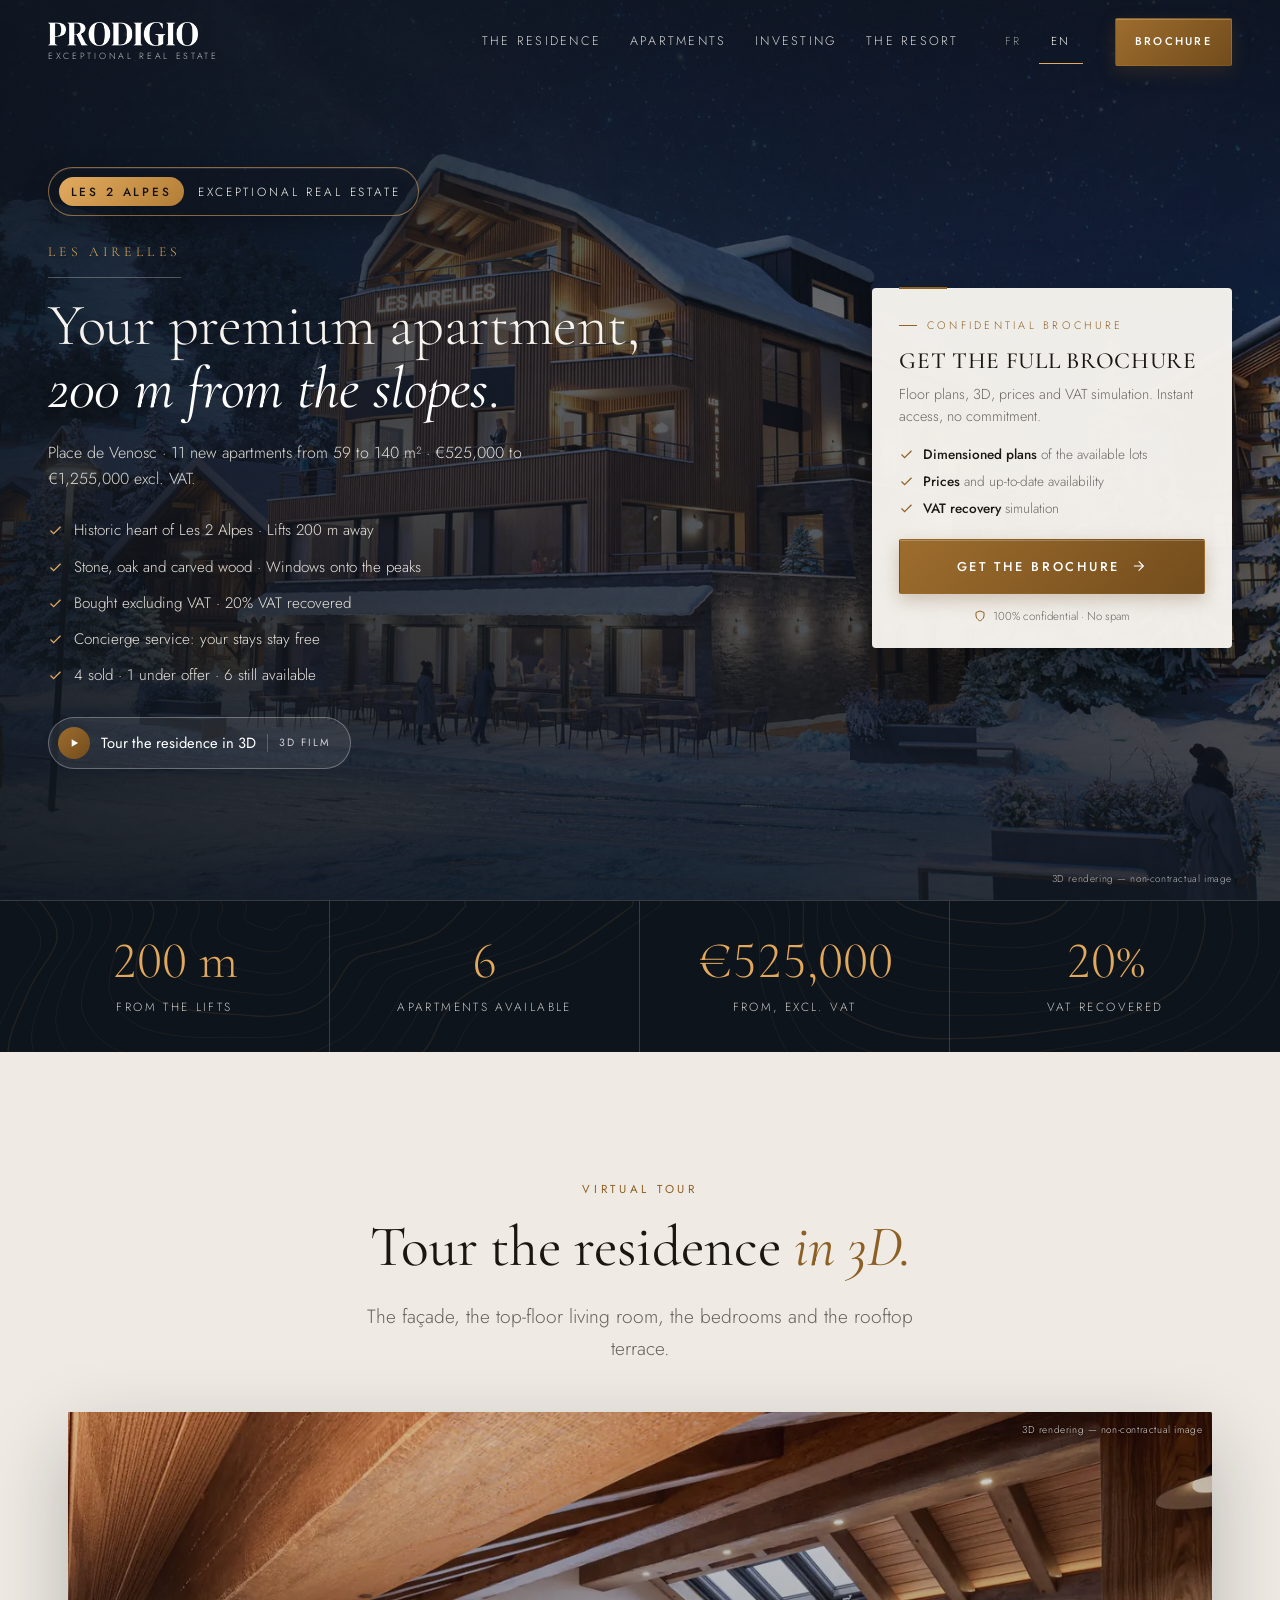
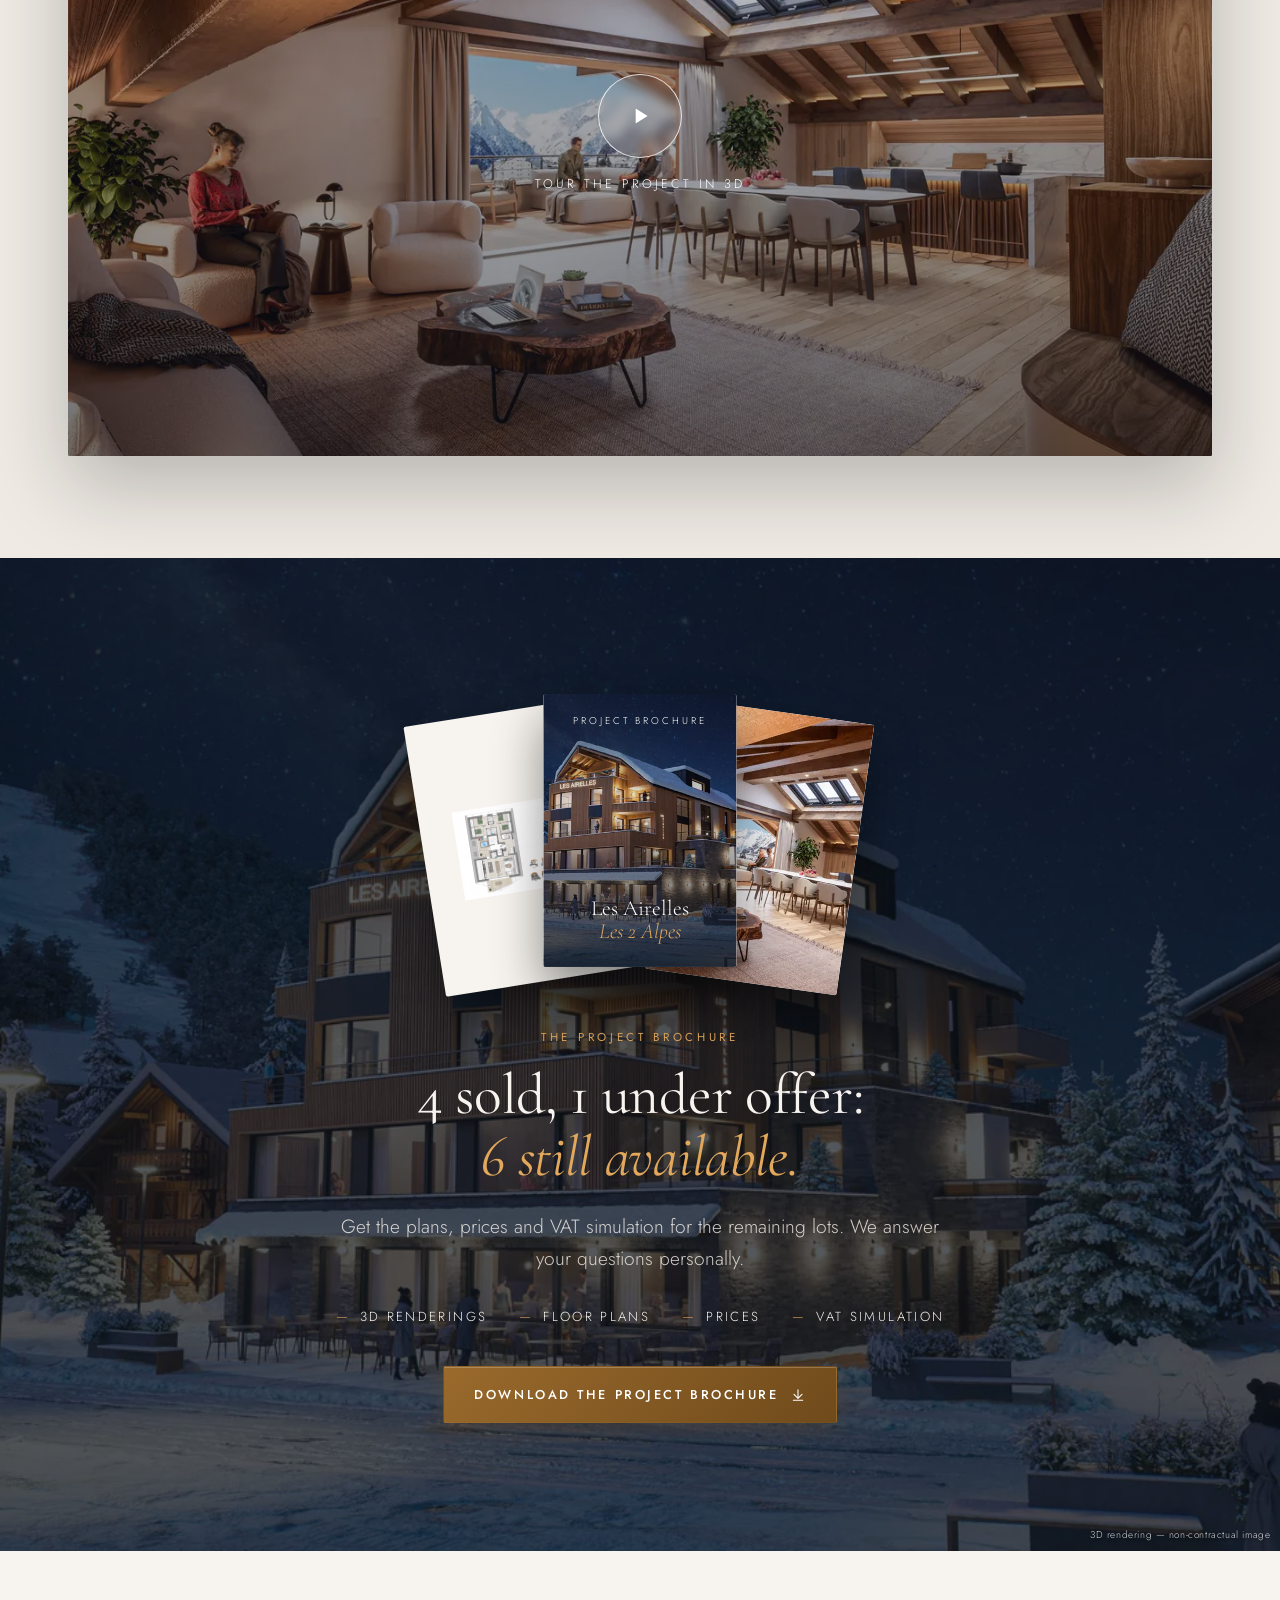
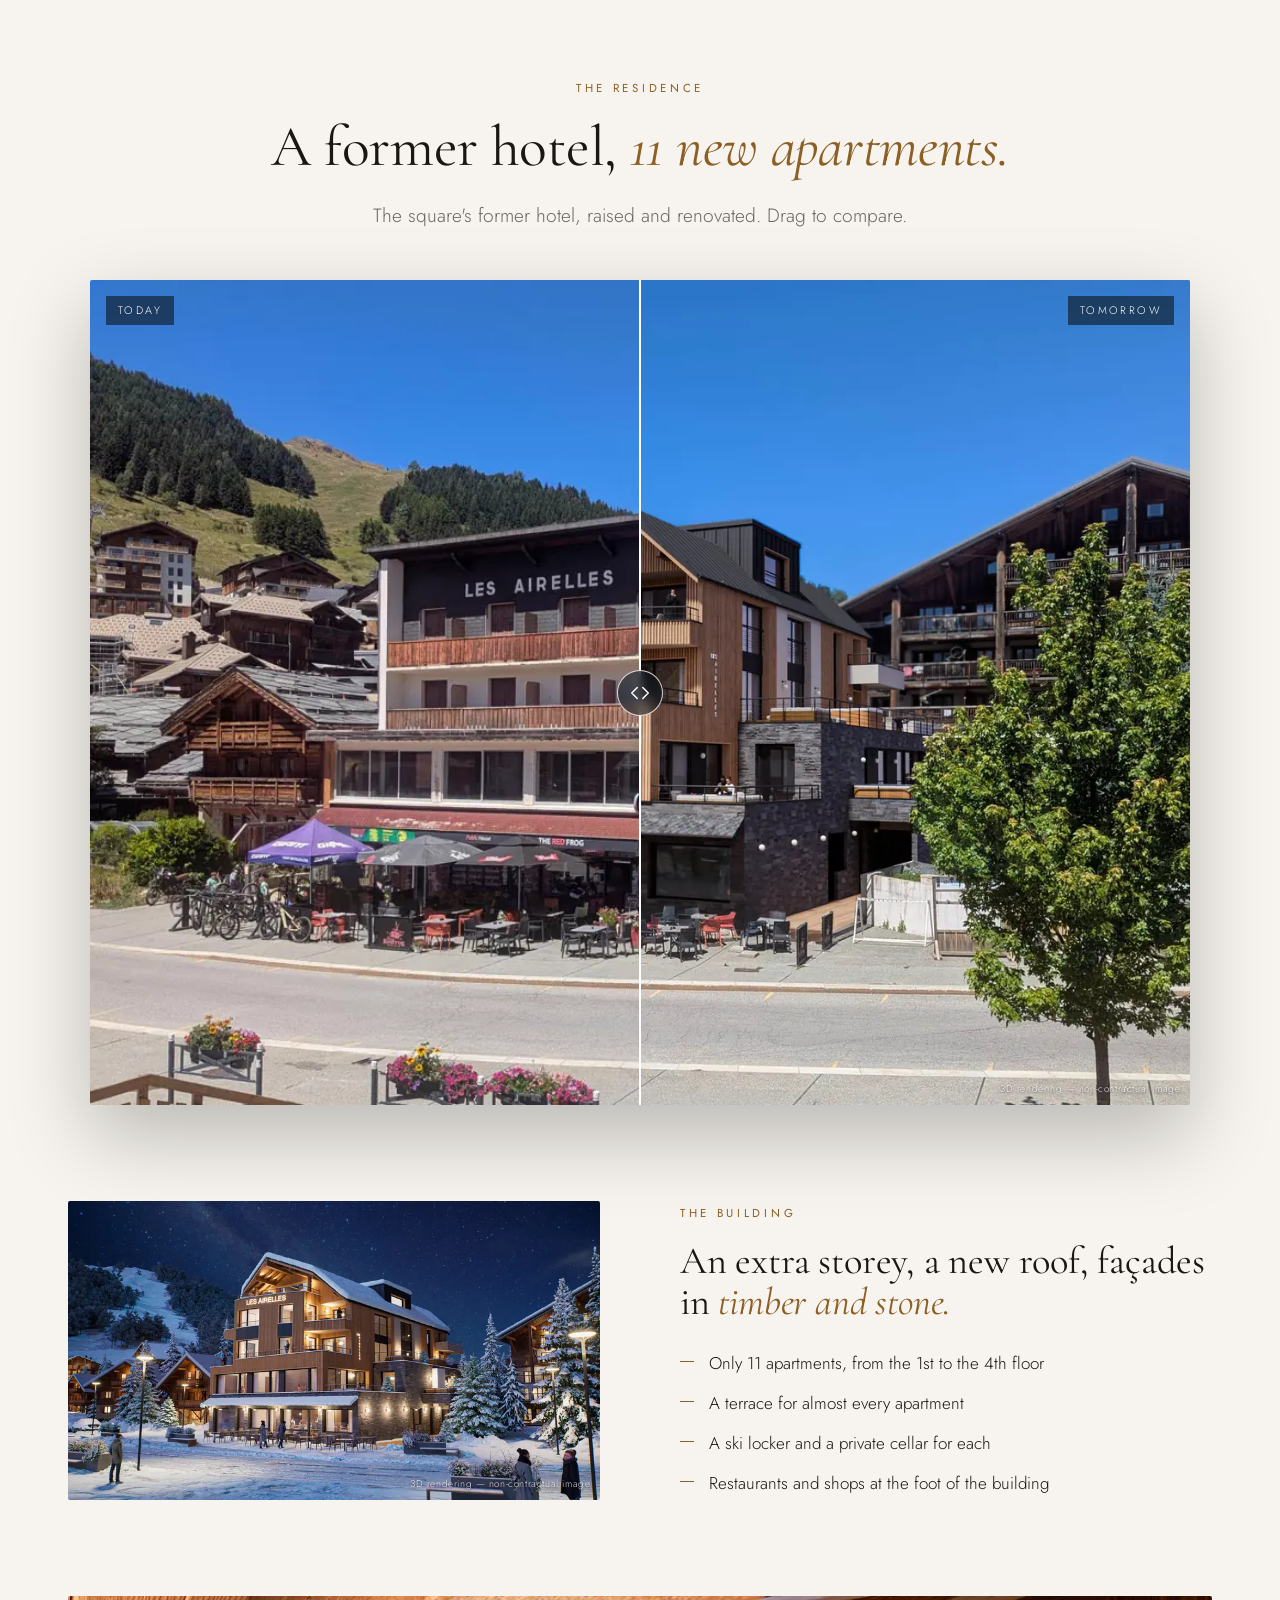
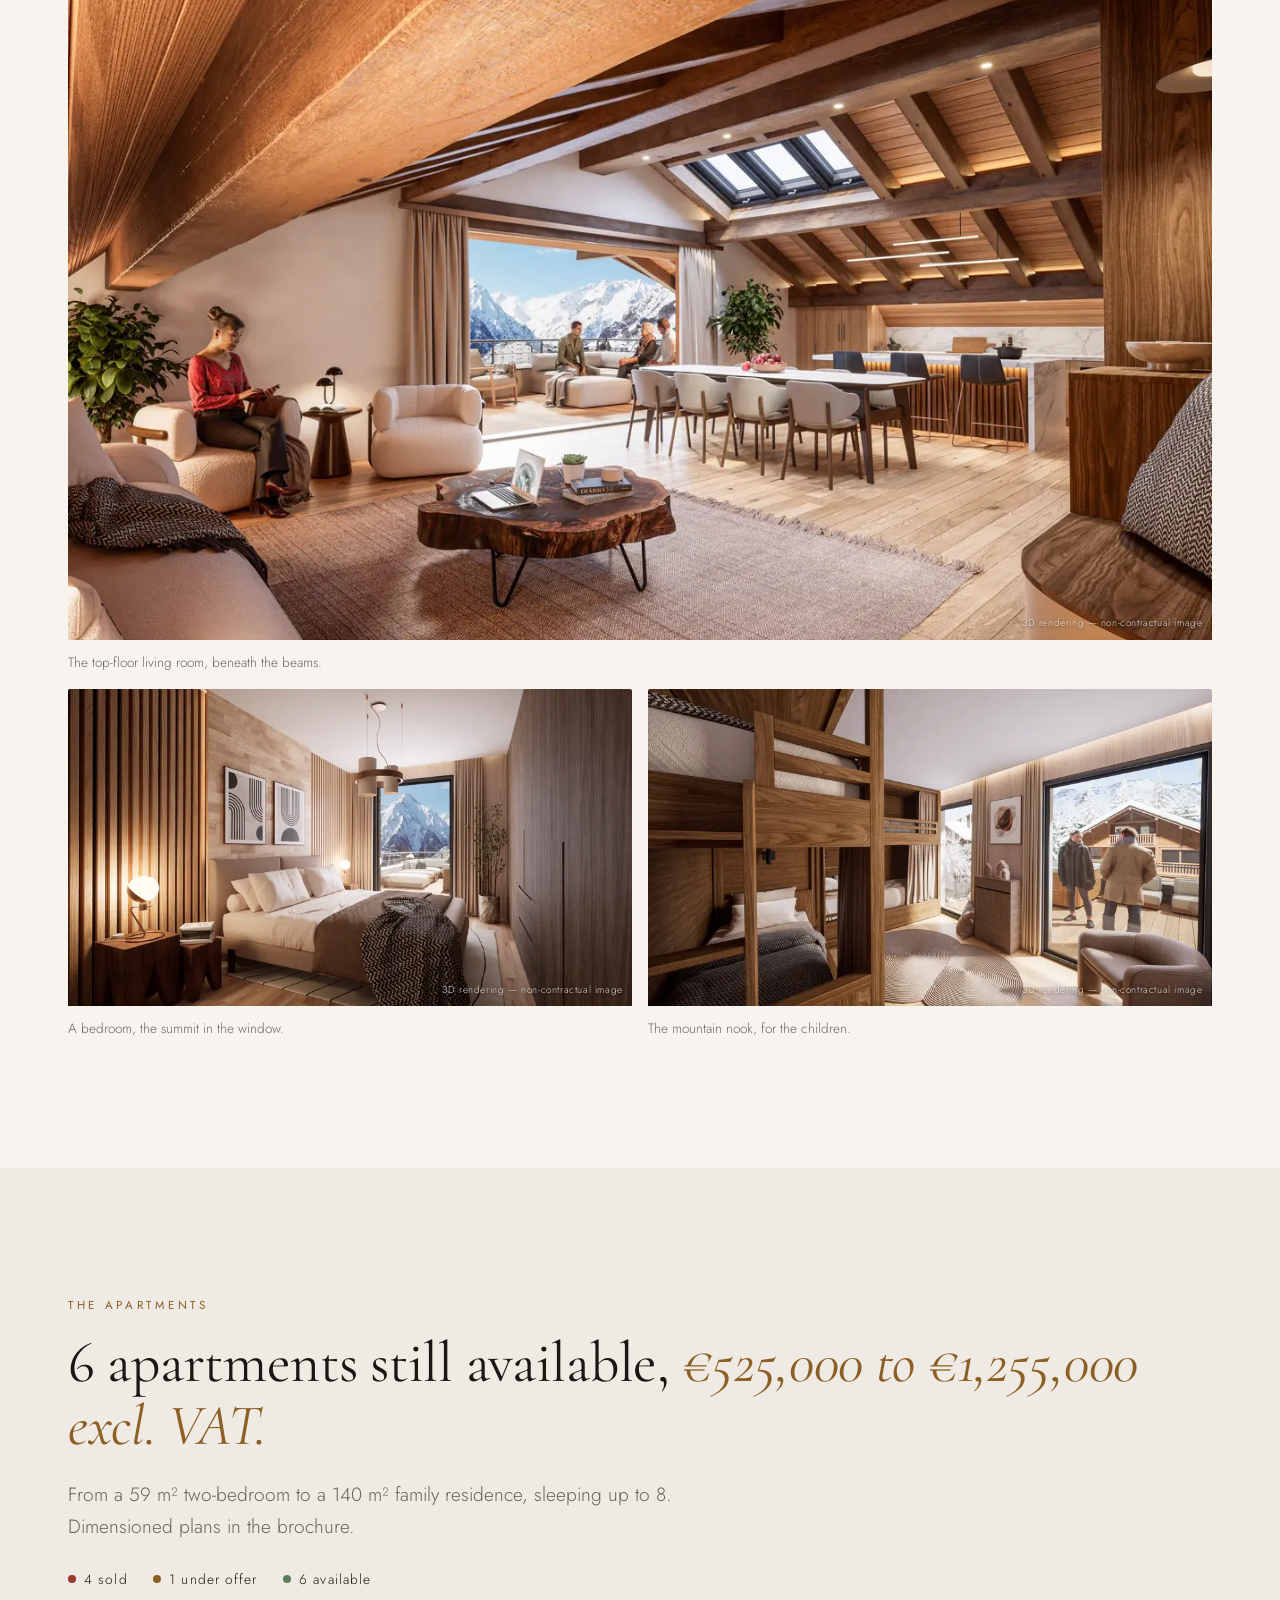
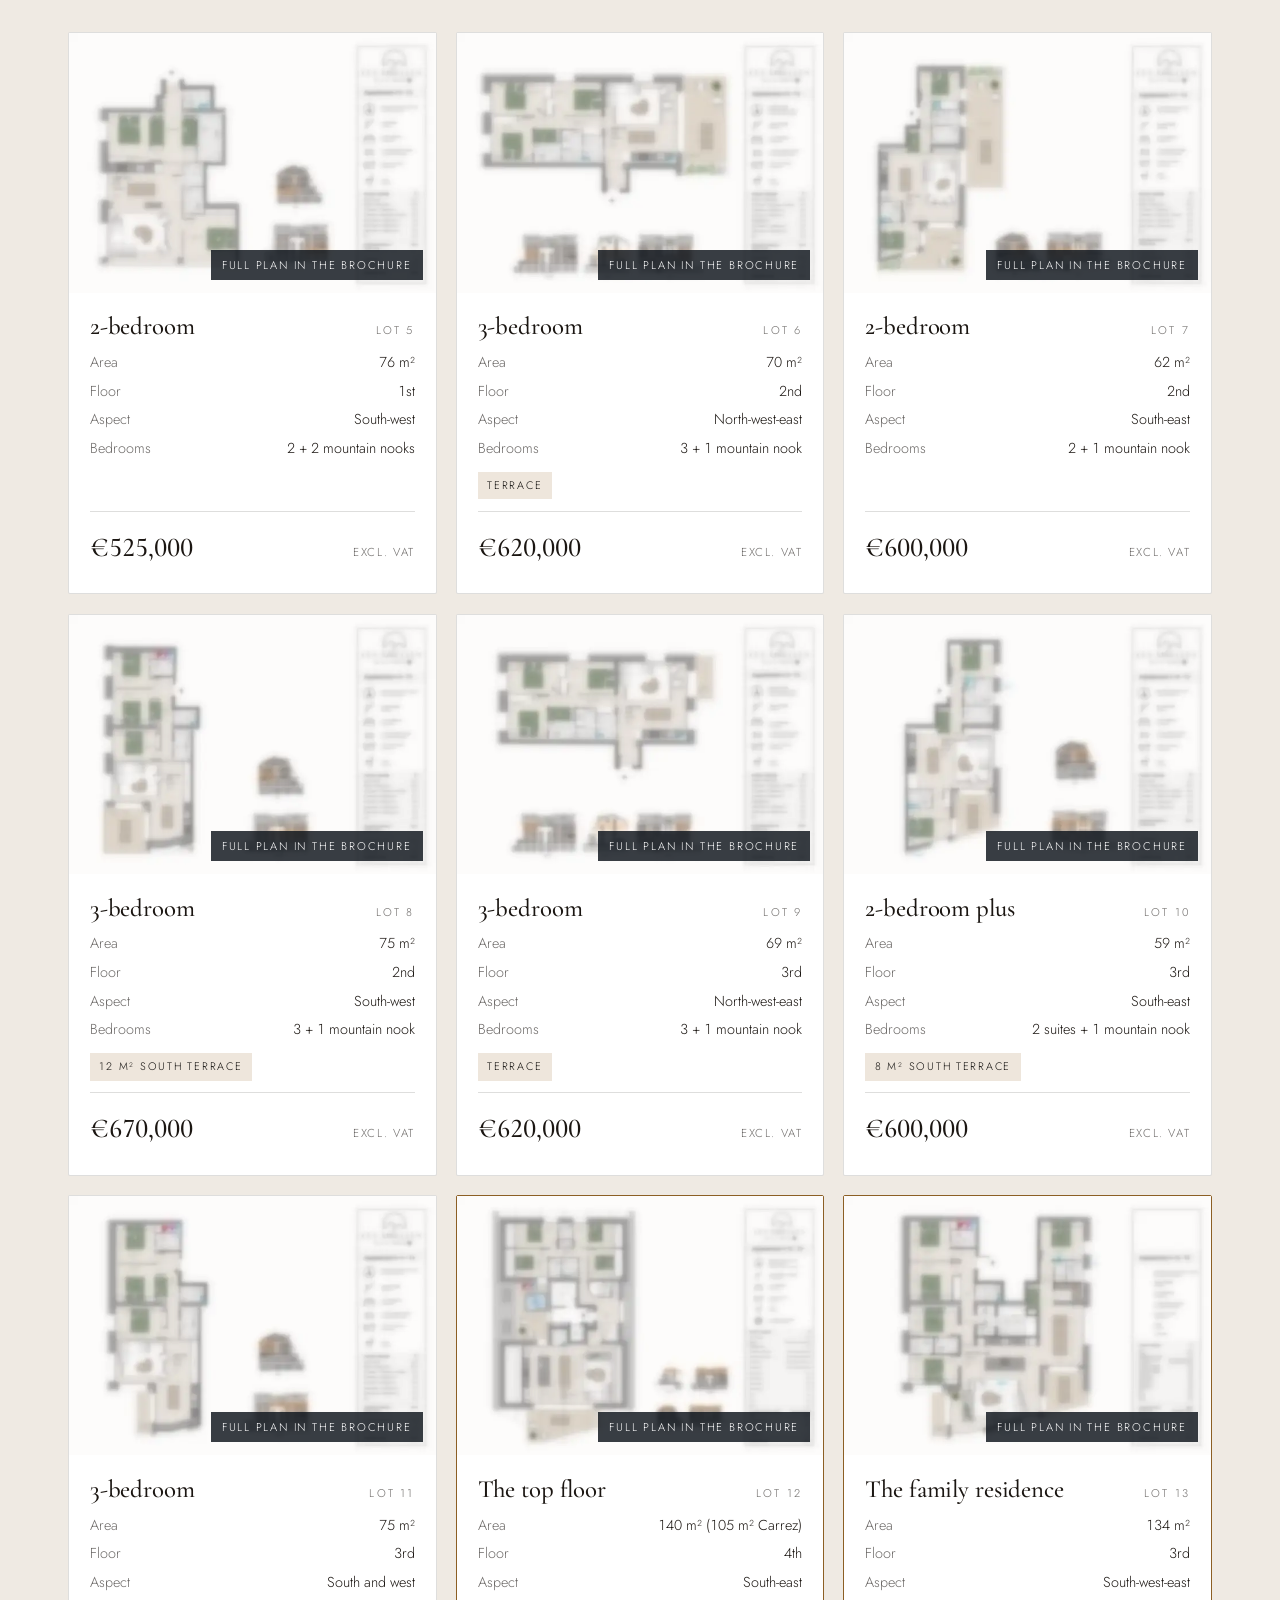
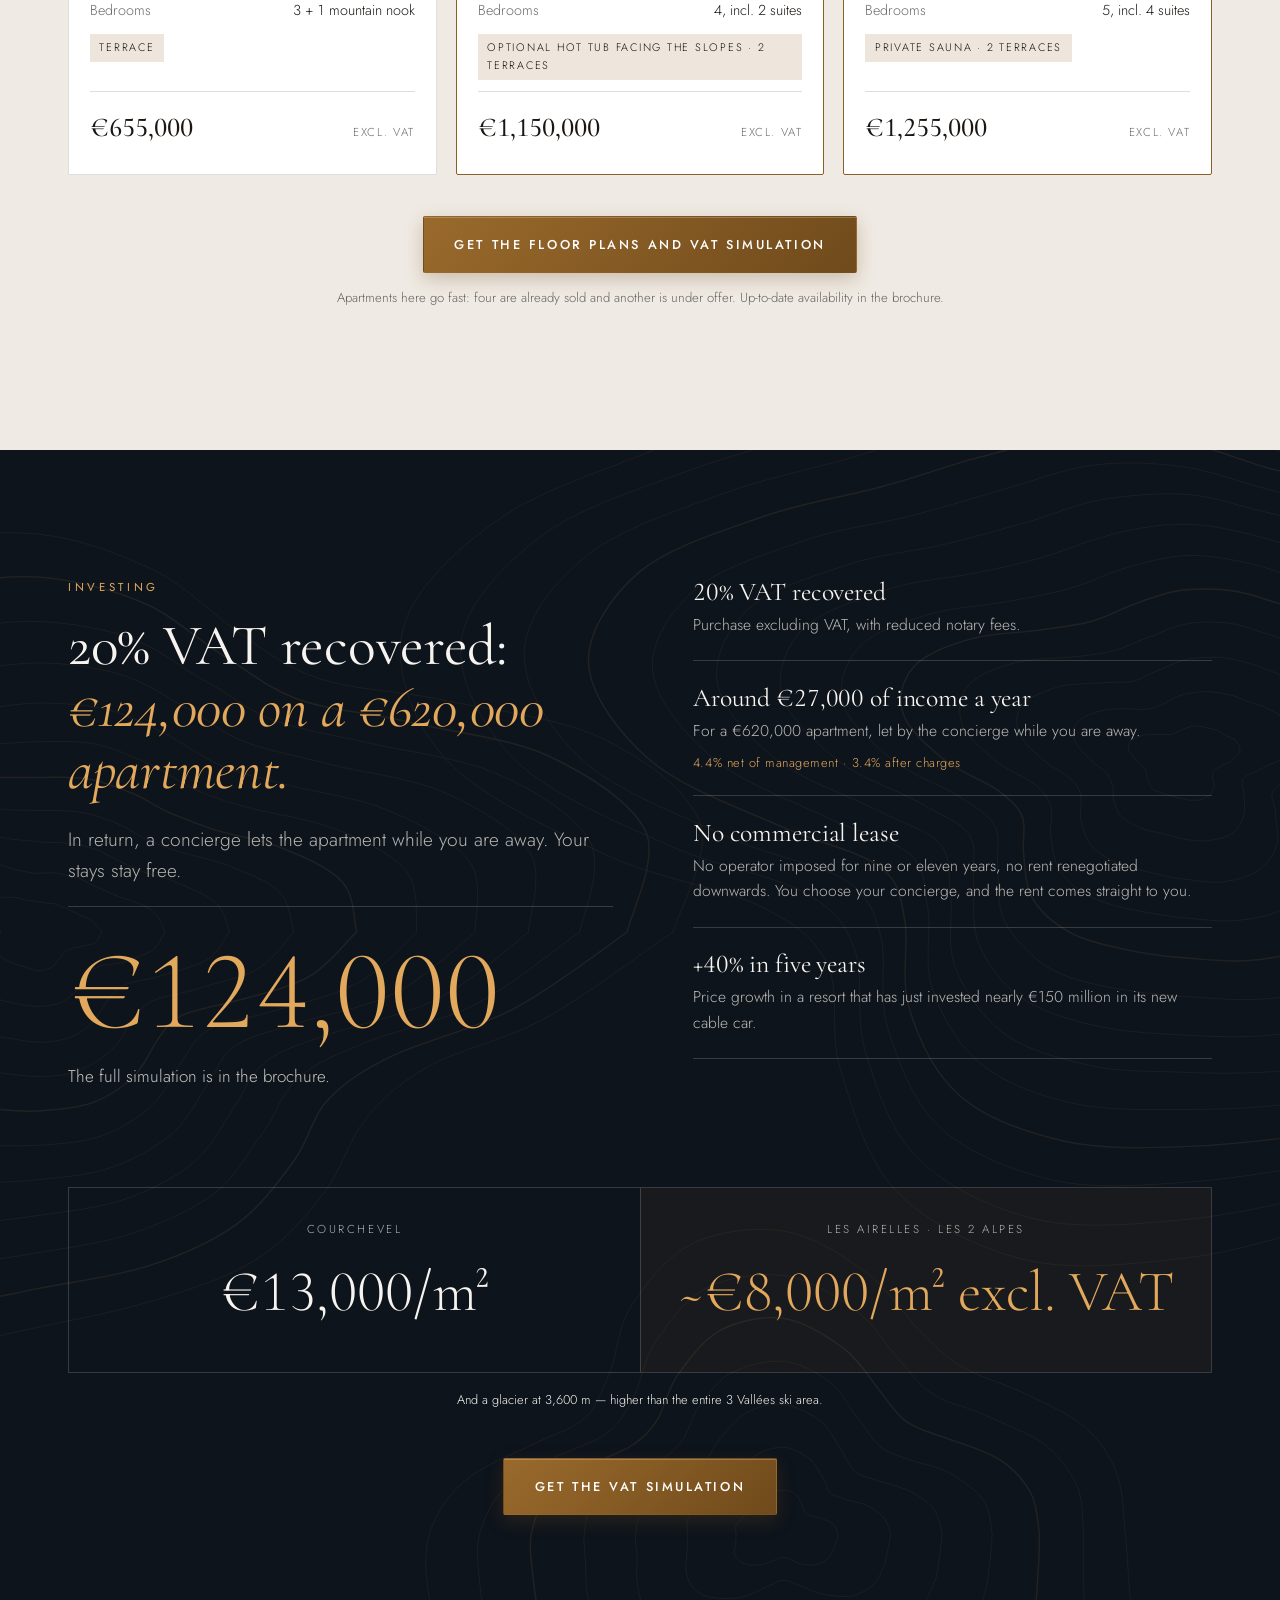
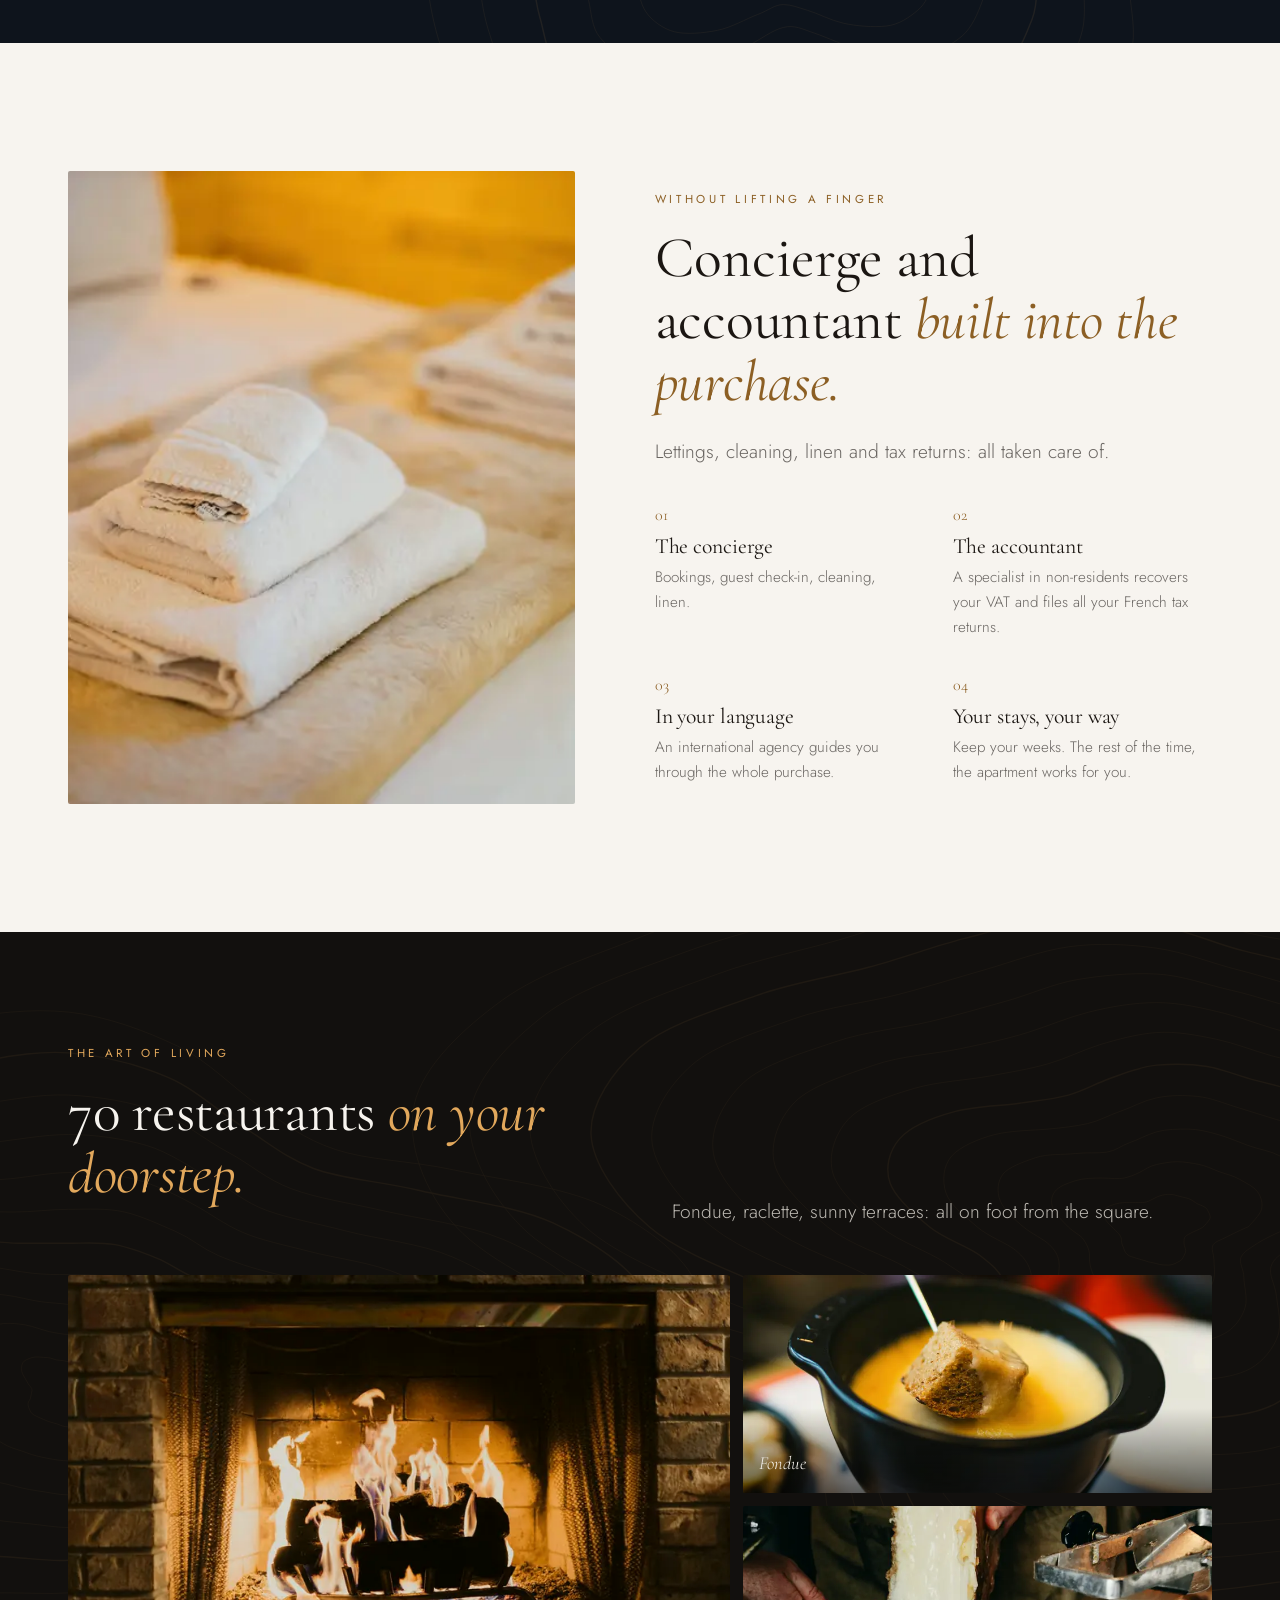
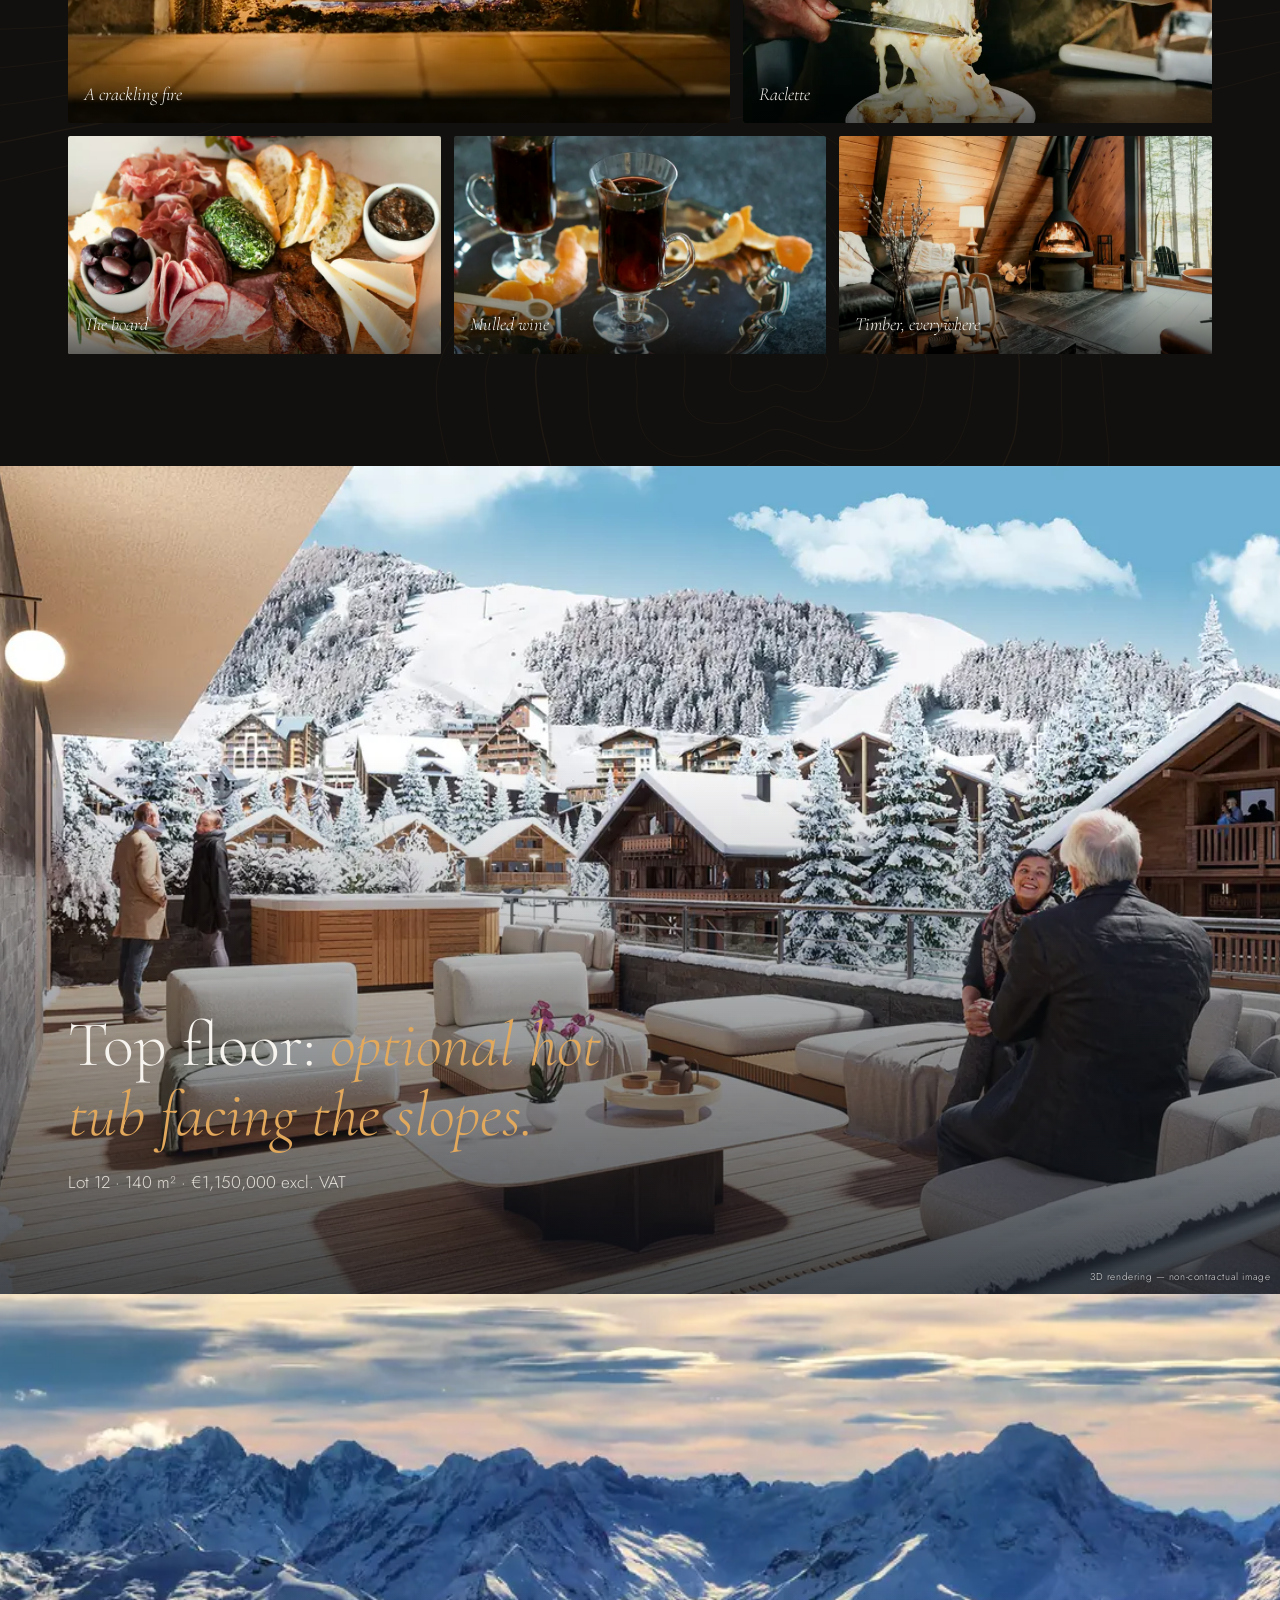
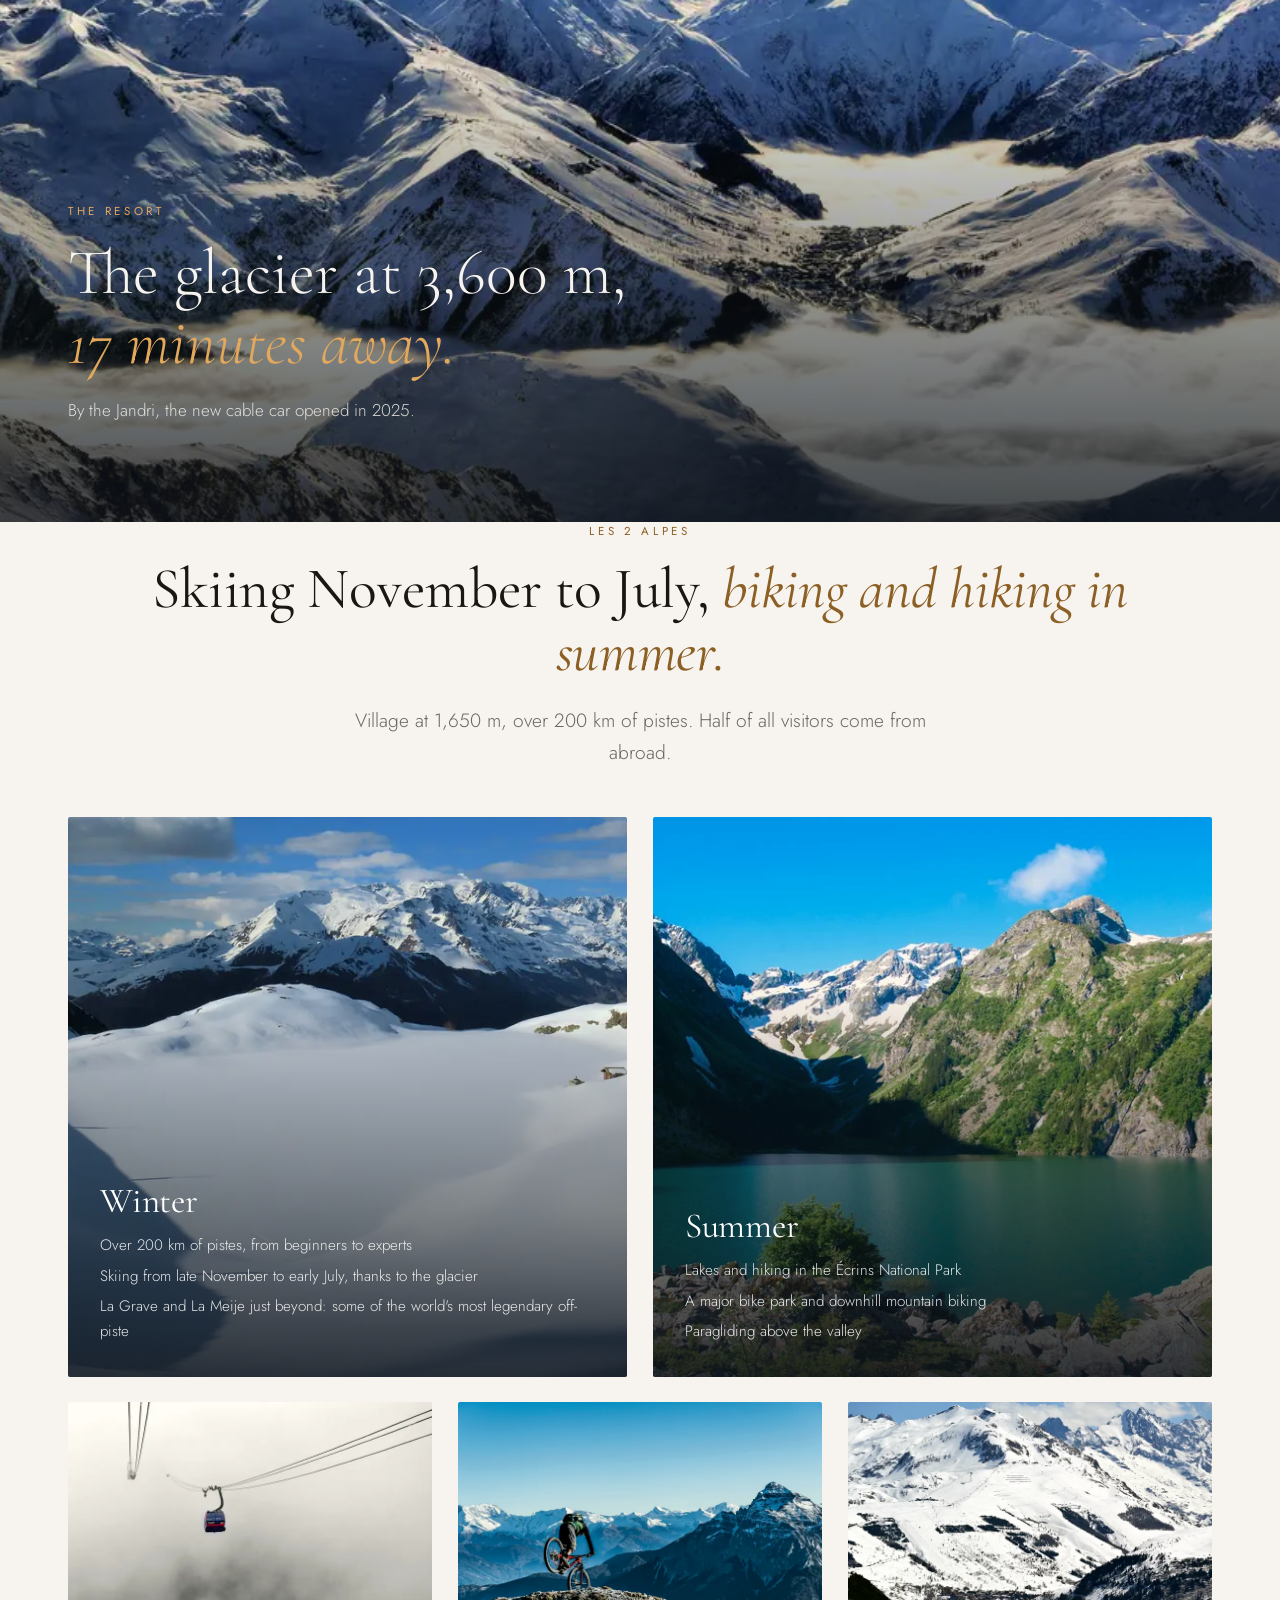
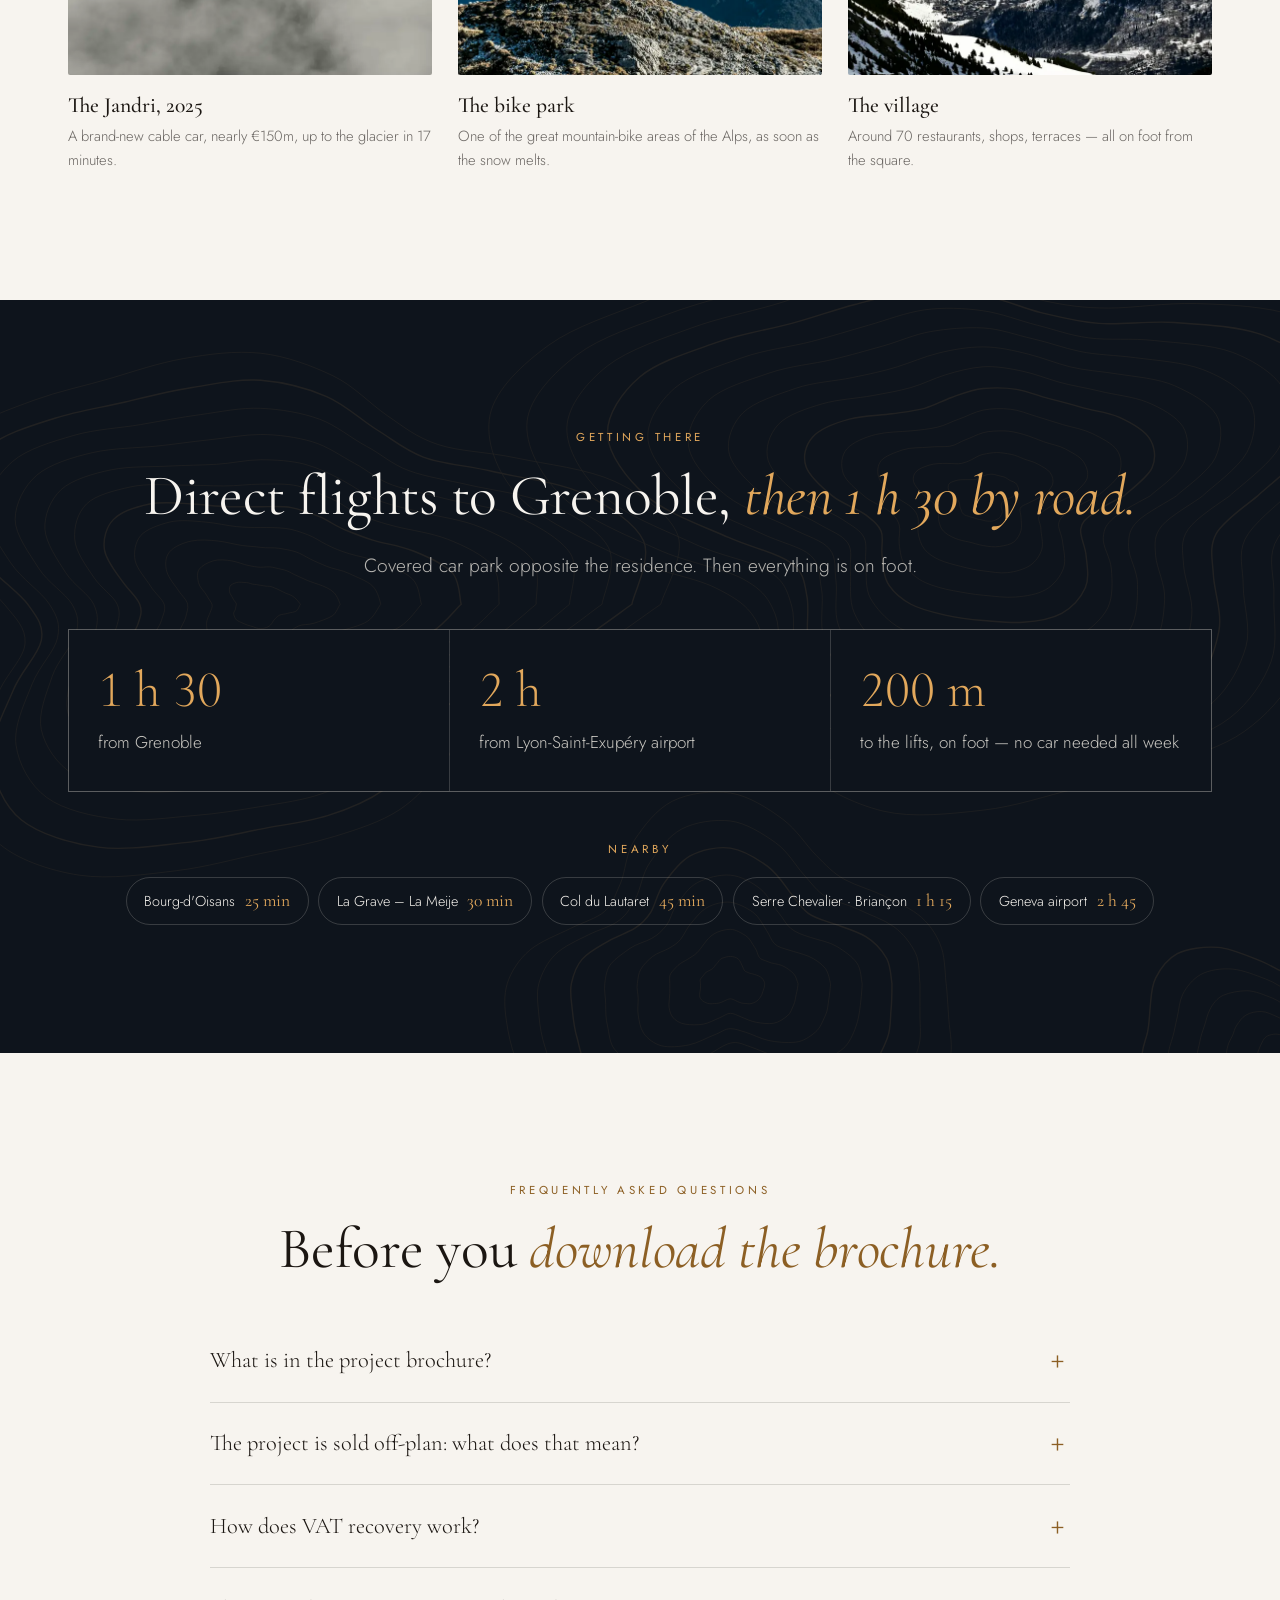
==== index.html @ 4bededeb "Accès : lieux à proximité ; mentions légales (FR/EN) et éditeur en pied de page Co-Authored-By: Clau" ====
<!DOCTYPE html>
<html lang="fr">
<head>
<meta charset="UTF-8" />
<meta name="viewport" content="width=device-width, initial-scale=1, viewport-fit=cover" />
<title>Les Airelles aux 2 Alpes — Appartements neufs place de Venosc, à 200 m des pistes</title>
<meta name="description" content="L'ancien hôtel de la place de Venosc devient une résidence de 11 appartements neufs, à 200 m des remontées des 2 Alpes. 6 encore disponibles, de 525 000 € à 1 255 000 € HT, TVA récupérable. Téléchargez le dossier : 3D, plans, prix, simulation de TVA." />
<meta name="theme-color" content="#0E141C" />

<link rel="alternate" hreflang="fr" href="https://les-airelles-2alpes.vercel.app/" />
<link rel="alternate" hreflang="en" href="https://les-airelles-2alpes.vercel.app/en/" />
<link rel="alternate" hreflang="x-default" href="https://les-airelles-2alpes.vercel.app/" />

<meta property="og:type" content="website" />
<meta property="og:locale" content="fr_FR" />
<meta property="og:title" content="Les Airelles aux 2 Alpes — appartements neufs à 200 m des pistes" />
<meta property="og:description" content="Place de Venosc, cœur historique des 2 Alpes. De 525 000 € à 1 255 000 € HT, TVA récupérable. Dossier complet : 3D, plans, prix, simulation de TVA." />
<meta property="og:image" content="https://les-airelles-2alpes.vercel.app/assets/img/facade-nuit-1920.webp" />
<meta name="twitter:card" content="summary_large_image" />

<script>
/* Langue : l'URL prime toujours.
   Cette page est la version française (racine). On ne redirige vers /en/ que
   si la visite n'est PAS un clic publicitaire (pas de utm_, fbclid, gclid…),
   que le visiteur n'a pas choisi le français à la main, et que son navigateur
   n'est pas en français. /en/ ne redirige jamais. */
(function () {
  try {
    var q = location.search;
    if (/[?&](utm_[a-z]+|fbclid|gclid|gbraid|wbraid|ttclid|msclkid|li_fat_id)=/i.test(q)) return;
    var saved = localStorage.getItem('langChoice');
    if (saved === 'fr') return;
    if (saved === 'en') { location.replace('/en/' + q + location.hash); return; }
    var langs = navigator.languages && navigator.languages.length ? navigator.languages : [navigator.language || ''];
    if (String(langs[0]).toLowerCase().indexOf('fr') !== 0 && langs[0]) location.replace('/en/' + q + location.hash);
  } catch (e) {}
})();
</script>

<link rel="preconnect" href="https://fonts.googleapis.com" />
<link rel="preconnect" href="https://fonts.gstatic.com" crossorigin />
<link rel="preload" as="image" href="/assets/img/facade-nuit-828.webp" media="(max-width: 768px)" fetchpriority="high" />
<link rel="preload" as="image" href="/assets/img/facade-nuit-1920.webp" media="(min-width: 769px)" fetchpriority="high" />
<link href="https://fonts.googleapis.com/css2?family=Cormorant+Garamond:ital,wght@0,300;0,400;0,500;1,300;1,400&family=Jost:wght@300;400;500&display=swap" rel="stylesheet" />
<link rel="stylesheet" href="/styles.css" />
<link rel="icon" href="/assets/favicon.svg" type="image/svg+xml" />
</head>
<body>
<a class="skip-link" href="#programme">Aller au contenu</a>

<!-- ============== NAVIGATION ============== -->
<header class="nav" id="nav">
  <div class="nav__inner">
    <a href="#top" class="nav__brand" aria-label="Prodigio — Les Airelles aux 2 Alpes">
      <img src="/assets/brand/prodigio-blanc.png" width="1068" height="170" alt="Prodigio" />
      <small>Immobilier d'exception</small>
    </a>
    <nav class="nav__links" aria-label="Navigation principale">
      <a href="#programme">Le programme</a>
      <a href="#appartements">Les appartements</a>
      <a href="#investir">Investir</a>
      <a href="#station">La station</a>
    </nav>
    <div class="nav__lang" aria-label="Langue">
      <a href="/" class="is-active" lang="fr" hreflang="fr" aria-current="true" data-lang="fr">FR</a>
      <a href="/en/" lang="en" hreflang="en" data-lang="en">EN</a>
    </div>
    <button class="btn nav__cta js-open-dossier" type="button"><span class="btn__texte">Le dossier</span></button>
    <button class="nav__burger" id="navBurger" type="button" aria-label="Menu" aria-expanded="false" aria-controls="navMobile"><span></span><span></span></button>
  </div>
  <nav class="nav__mobile" id="navMobile" aria-label="Navigation mobile">
    <a href="#programme">Le programme</a>
    <a href="#appartements">Les appartements</a>
    <a href="#investir">Investir</a>
    <a href="#station">La station</a>
    <div class="nav__lang">
      <a href="/" class="is-active" lang="fr" hreflang="fr" aria-current="true" data-lang="fr">Français</a>
      <a href="/en/" lang="en" hreflang="en" data-lang="en">English</a>
    </div>
    <button class="btn js-open-dossier" type="button"><span class="btn__texte">Télécharger le dossier</span></button>
  </nav>
</header>

<main id="top">

<!-- ============== ACCUEIL ============== -->
<section class="hero" id="hero" data-video="dyifOVyr16M" data-start="4">
  <div class="hero__media">
    <img class="hero__poster"
      src="/assets/img/facade-nuit-1280.webp"
      srcset="/assets/img/facade-nuit-828.webp 828w, /assets/img/facade-nuit-1280.webp 1280w, /assets/img/facade-nuit-1920.webp 1920w, /assets/img/facade-nuit-2560.webp 2560w"
      sizes="100vw" width="2560" height="1440" fetchpriority="high"
      alt="La résidence Les Airelles de nuit sous la neige, place de Venosc aux 2 Alpes" />
    <!-- Desktop : vidéo de la station (lecteur YouTube, muet, en boucle) injectée par main.js -->
    <div class="hero__overlay"></div>
  </div>
  <div class="hero__content hero__grid">
    <div class="hero__left">
      <p class="hero__kicker"><span>Les 2 Alpes</span><span>Immobilier d'exception</span></p>
      <div class="hero__name">Les Airelles</div>
      <h1>Votre appartement premium<br />à <em>200&nbsp;m des pistes</em>.</h1>
      <p class="hero__sub">Place de Venosc · 11 appartements neufs de 59 à 140 m² · De 525&nbsp;000&nbsp;€ à 1&nbsp;255&nbsp;000&nbsp;€ HT.</p>
      <ul class="hero__features">
          <li><svg width="15" height="15" viewBox="0 0 24 24" fill="none" stroke="currentColor" stroke-width="2" aria-hidden="true"><path d="M20 6L9 17l-5-5"/></svg>Cœur historique des 2 Alpes · Remontées à 200 m</li>
          <li><svg width="15" height="15" viewBox="0 0 24 24" fill="none" stroke="currentColor" stroke-width="2" aria-hidden="true"><path d="M20 6L9 17l-5-5"/></svg>Pierre, chêne et bois sculpté · Baies sur les sommets</li>
          <li><svg width="15" height="15" viewBox="0 0 24 24" fill="none" stroke="currentColor" stroke-width="2" aria-hidden="true"><path d="M20 6L9 17l-5-5"/></svg>Achat hors taxes · 20 % de TVA récupérés</li>
          <li><svg width="15" height="15" viewBox="0 0 24 24" fill="none" stroke="currentColor" stroke-width="2" aria-hidden="true"><path d="M20 6L9 17l-5-5"/></svg>Conciergerie : vos séjours restent libres</li>
          <li><svg width="15" height="15" viewBox="0 0 24 24" fill="none" stroke="currentColor" stroke-width="2" aria-hidden="true"><path d="M20 6L9 17l-5-5"/></svg>4 vendus · 1 sous offre · 6 encore disponibles</li>
      </ul>
      <a class="hero__visite js-goto-film" href="#visite">
        <span class="hero__visite__rond" aria-hidden="true"><svg width="14" height="14" viewBox="0 0 24 24" fill="currentColor"><path d="M8 5.5v13l11-6.5z"/></svg></span>
        Visiter la résidence en 3D
        <span class="hero__visite__tag">Film 3D</span>
      </a>
    </div>
    <aside class="hero__card">
      <div class="hero__card-eye">Dossier confidentiel</div>
      <h2 class="hero__card-h">Recevoir le dossier complet</h2>
      <p class="hero__card-lede">Plans, 3D, prix et simulation de TVA. Accès immédiat, sans engagement.</p>
      <ul class="hero__card-perks">
          <li><svg width="15" height="15" viewBox="0 0 24 24" fill="none" stroke="currentColor" stroke-width="2" aria-hidden="true"><path d="M20 6L9 17l-5-5"/></svg><span><strong>Plans cotés</strong> des lots disponibles</span></li>
          <li><svg width="15" height="15" viewBox="0 0 24 24" fill="none" stroke="currentColor" stroke-width="2" aria-hidden="true"><path d="M20 6L9 17l-5-5"/></svg><span><strong>Prix</strong> et disponibilités à jour</span></li>
          <li><svg width="15" height="15" viewBox="0 0 24 24" fill="none" stroke="currentColor" stroke-width="2" aria-hidden="true"><path d="M20 6L9 17l-5-5"/></svg><span><strong>Simulation</strong> de récupération de TVA</span></li>
      </ul>
      <button class="btn btn--block js-open-dossier" type="button"><span class="btn__texte">Recevoir le dossier</span><svg viewBox="0 0 24 24" fill="none" stroke="currentColor" stroke-width="1.7" stroke-linecap="round" stroke-linejoin="round" aria-hidden="true"><path d="M5 12h13M12 5.5 18.5 12 12 18.5"/></svg></button>
      <p class="hero__card-trust"><svg width="12" height="12" viewBox="0 0 24 24" fill="none" stroke="currentColor" stroke-width="2" aria-hidden="true"><path d="M12 22s8-4 8-10V5l-8-3-8 3v7c0 6 8 10 8 10z"/></svg>100 % confidentiel · Aucun spam</p>
    </aside>
  </div>
  <span class="mention3d-hero">Perspective 3D — image non contractuelle</span>
</section>

<!-- ============== PREUVES ============== -->
<section class="figures" aria-label="Le projet en chiffres">
  <ul class="wrap">
    <li><strong>200 m</strong><span>des remontées</span></li>
    <li><strong>6</strong><span>appartements disponibles</span></li>
    <li><strong>525&nbsp;000&nbsp;€</strong><span>à partir de, HT</span></li>
    <li><strong>20 %</strong><span>de TVA récupérés</span></li>
  </ul>
</section>

<!-- ============== VISITE 3D ============== -->
<section class="section visite" id="visite">
  <div class="wrap">
    <div class="center reveal">
      <span class="eyebrow">Visite virtuelle</span>
      <h2 class="h2">Visitez la résidence <em>en 3D.</em></h2>
      <p class="lede">La façade, le séjour sous la charpente, les chambres et la terrasse du dernier étage.</p>
    </div>
    <div class="film reveal" id="film" data-src="/assets/video/airelles-film-3d-720.mp4">
      <img src="/assets/img/sejour-1280.webp" srcset="/assets/img/sejour-828.webp 828w, /assets/img/sejour-1280.webp 1280w, /assets/img/sejour-1920.webp 1920w" sizes="(max-width: 1240px) 100vw, 1200px" width="1920" height="1080" loading="lazy" decoding="async" alt="" />
      <button type="button" class="js-play-film" aria-label="Lancer le film 3D du projet">
        <span class="play"><svg width="26" height="26" viewBox="0 0 24 24" fill="#fff" aria-hidden="true"><path d="M8 5v14l11-7z"/></svg></span>
        Visiter le projet en 3D
      </button>
      <span class="mention3d" data-mention="Perspective 3D — image non contractuelle" style="position:absolute;inset:0;z-index:3;pointer-events:none"></span>
    </div>
  </div>
</section>

<!-- ============== DOSSIER (après la visite) ============== -->
<section class="section final" id="dossier">
  <img src="/assets/img/facade-nuit-1280.webp" srcset="/assets/img/facade-nuit-828.webp 828w, /assets/img/facade-nuit-1280.webp 1280w, /assets/img/facade-nuit-1920.webp 1920w" sizes="100vw" width="1920" height="1080" loading="lazy" decoding="async" alt="" />
  <div class="wrap reveal">
    <div class="dossier-preview" aria-hidden="true">
      <div class="dp dp--plan"><img src="/assets/plans/lot-12-apercu-560.webp" width="560" height="396" loading="lazy" decoding="async" alt="" /></div>
      <div class="dp dp--int"><img src="/assets/img/sejour-828.webp" width="828" height="466" loading="lazy" decoding="async" alt="" /></div>
      <div class="dp dp--cover"><img src="/assets/img/facade-nuit-828.webp" width="828" height="466" loading="lazy" decoding="async" alt="" /><span class="t1">DOSSIER DU PROJET</span><span class="t2">Les Airelles<br /><em>aux 2 Alpes</em></span></div>
    </div>
    <span class="eyebrow">Le dossier du projet</span>
    <h2 class="h2">4 vendus, 1 sous offre&nbsp;: <em>6&nbsp;encore disponibles.</em></h2>
    <p class="lede">Recevez les plans, les prix et la simulation de TVA des lots restants. Nous répondons personnellement à vos questions.</p>
    <ul class="dossier-list">
      <li>Les 3D</li><li>Les plans</li><li>Les prix</li><li>La simulation de TVA</li>
    </ul>
    <button class="btn js-open-dossier" type="button"><span class="btn__texte">Télécharger le dossier du projet</span><svg viewBox="0 0 24 24" fill="none" stroke="currentColor" stroke-width="1.6" stroke-linecap="round" stroke-linejoin="round" aria-hidden="true"><path d="M12 4v12M6 11l6 6 6-6M5 20h14"/></svg>
    </button>
  </div>
  <span class="mention3d" data-mention="Perspective 3D — image non contractuelle" style="position:absolute;inset:0;z-index:3;pointer-events:none"></span>
</section>

<!-- ============== LE PROGRAMME ============== -->
<section class="section" id="programme">
  <div class="wrap">
    <div class="center reveal">
      <span class="eyebrow">Le programme</span>
      <h2 class="h2">Un ancien hôtel, <em>11 appartements neufs.</em></h2>
      <p class="lede">L'hôtel de la place, surélevé et rénové. Faites glisser pour comparer.</p>
    </div>

    <div class="ba reveal" style="--pos: 50%">
      <img src="/assets/img/facade-avant-1000.webp" srcset="/assets/img/facade-avant-828.webp 828w, /assets/img/facade-avant-1000.webp 1000w" sizes="(max-width: 1100px) 100vw, 1100px" width="1000" height="750" loading="lazy" decoding="async" alt="La façade actuelle de l'hôtel Les Airelles, en été" />
      <img class="ba__after" src="/assets/img/facade-apres-1280.webp" srcset="/assets/img/facade-apres-828.webp 828w, /assets/img/facade-apres-1280.webp 1280w, /assets/img/facade-apres-1920.webp 1920w" sizes="(max-width: 1100px) 100vw, 1100px" width="1920" height="1440" loading="lazy" decoding="async" alt="La même façade rénovée en perspective 3D : surélévation, bois et pierre" />
      <span class="ba__line"></span>
      <span class="ba__tag ba__tag--before">Aujourd'hui</span>
      <span class="ba__tag ba__tag--after">Demain</span>
      <span class="mention3d" data-mention="Perspective 3D — image non contractuelle" style="position:absolute;inset:0;pointer-events:none"></span>
      <input type="range" min="0" max="100" value="50" aria-label="Comparer la façade actuelle et la façade rénovée" />
    </div>

    <div class="prog__intro" style="margin-top: clamp(4rem, 8vw, 6rem)">
      <div class="media mention3d reveal" data-mention="Perspective 3D — image non contractuelle">
        <img src="/assets/img/facade-nuit-1280.webp" srcset="/assets/img/facade-nuit-828.webp 828w, /assets/img/facade-nuit-1280.webp 1280w, /assets/img/facade-nuit-1920.webp 1920w" sizes="(max-width: 860px) 100vw, 50vw" width="1280" height="720" loading="lazy" decoding="async" alt="La résidence Les Airelles de nuit, façade bois et pierre sous la neige" />
      </div>
      <div class="reveal">
        <span class="eyebrow">Le bâtiment</span>
        <h3 class="h2" style="font-size: clamp(1.8rem, 3vw, 2.6rem)">Surélevé, une toiture neuve, des façades en <em>bois et en pierre.</em></h3>
        <ul class="checks">
          <li>11 appartements seulement, du 1<sup>er</sup> au 4<sup>e</sup> étage</li>
          <li>Presque tous avec terrasse</li>
          <li>Un casier à ski et une cave pour chaque appartement</li>
          <li>Restaurants et commerces au pied de l'immeuble</li>
        </ul>
      </div>
    </div>

    <div class="interior">
      <figure class="i-big reveal">
        <div class="view-insert mention3d" data-mention="Perspective 3D — image non contractuelle">
          <img src="/assets/img/sejour-1280.webp" srcset="/assets/img/sejour-828.webp 828w, /assets/img/sejour-1280.webp 1280w, /assets/img/sejour-1920.webp 1920w, /assets/img/sejour-2560.webp 2560w" sizes="(max-width: 1240px) 100vw, 1200px" width="1920" height="1080" loading="lazy" decoding="async" alt="Séjour du dernier étage sous la charpente en bois, grande baie sur les sommets" />
        </div>
        <figcaption>Le séjour du dernier étage, sous la charpente.</figcaption>
      </figure>
      <figure class="i-half reveal">
        <div class="mention3d" data-mention="Perspective 3D — image non contractuelle"><img src="/assets/img/chambre-1280.webp" srcset="/assets/img/chambre-828.webp 828w, /assets/img/chambre-1280.webp 1280w" sizes="(max-width: 860px) 100vw, 50vw" width="1280" height="720" loading="lazy" decoding="async" alt="Chambre avec vue sur un sommet enneigé" /></div>
        <figcaption>Une chambre, le sommet dans la fenêtre.</figcaption>
      </figure>
      <figure class="i-half reveal">
        <div class="mention3d" data-mention="Perspective 3D — image non contractuelle"><img src="/assets/img/coin-montagne-1280.webp" srcset="/assets/img/coin-montagne-828.webp 828w, /assets/img/coin-montagne-1280.webp 1280w" sizes="(max-width: 860px) 100vw, 50vw" width="1280" height="720" loading="lazy" decoding="async" alt="Coin montagne avec lits superposés en bois et baie vitrée" /></div>
        <figcaption>Le coin montagne, pour les enfants.</figcaption>
      </figure>
    </div>
  </div>
</section>

<!-- ============== LES APPARTEMENTS ============== -->
<section class="section" id="appartements" style="background: var(--neige-2)">
  <div class="wrap">
    <div class="reveal">
      <span class="eyebrow">Les appartements</span>
      <h2 class="h2">6 appartements encore disponibles, <em>de 525&nbsp;000&nbsp;€ à 1&nbsp;255&nbsp;000&nbsp;€&nbsp;HT.</em></h2>
      <p class="lede">Du 3 pièces de 59 m² au familial de 140 m², jusqu'à 8 couchages. Plans cotés dans le dossier.</p>
      <div class="status">
        <span class="sold"><i></i>4 vendus</span>
        <span class="offer"><i></i>1 sous offre</span>
        <span class="free"><i></i>6 disponibles</span>
      </div>
    </div>

    <div class="lots">
      <article class="lot reveal">
        <div class="lot__plan"><img src="/assets/plans/lot-05-flou-640.webp" width="640" height="452" loading="lazy" decoding="async" alt="Plan flouté du lot 5" /><span>Plan complet dans le dossier</span></div>
        <div class="lot__body">
          <div class="lot__top"><h3>3 pièces</h3><small>Lot 5</small></div>
          <dl><dt>Surface</dt><dd>76 m²</dd><dt>Étage</dt><dd>1<sup>er</sup></dd><dt>Exposition</dt><dd>Sud-ouest</dd><dt>Chambres</dt><dd>2 + 2 coins montagne</dd></dl>
          <div class="lot__price"><strong>525 000 €</strong><span>HT</span></div>
        </div>
      </article>
      <article class="lot reveal">
        <div class="lot__plan"><img src="/assets/plans/lot-06-flou-640.webp" width="640" height="452" loading="lazy" decoding="async" alt="Plan flouté du lot 6" /><span>Plan complet dans le dossier</span></div>
        <div class="lot__body">
          <div class="lot__top"><h3>4 pièces</h3><small>Lot 6</small></div>
          <dl><dt>Surface</dt><dd>70 m²</dd><dt>Étage</dt><dd>2<sup>e</sup></dd><dt>Exposition</dt><dd>Nord-ouest-est</dd><dt>Chambres</dt><dd>3 + 1 coin montagne</dd></dl>
          <span class="lot__tag">Terrasse</span>
          <div class="lot__price"><strong>620 000 €</strong><span>HT</span></div>
        </div>
      </article>
      <article class="lot reveal">
        <div class="lot__plan"><img src="/assets/plans/lot-07-flou-640.webp" width="640" height="452" loading="lazy" decoding="async" alt="Plan flouté du lot 7" /><span>Plan complet dans le dossier</span></div>
        <div class="lot__body">
          <div class="lot__top"><h3>3 pièces</h3><small>Lot 7</small></div>
          <dl><dt>Surface</dt><dd>62 m²</dd><dt>Étage</dt><dd>2<sup>e</sup></dd><dt>Exposition</dt><dd>Sud-est</dd><dt>Chambres</dt><dd>2 + 1 coin montagne</dd></dl>
          <div class="lot__price"><strong>600 000 €</strong><span>HT</span></div>
        </div>
      </article>
      <article class="lot reveal">
        <div class="lot__plan"><img src="/assets/plans/lot-08-flou-640.webp" width="640" height="452" loading="lazy" decoding="async" alt="Plan flouté du lot 8" /><span>Plan complet dans le dossier</span></div>
        <div class="lot__body">
          <div class="lot__top"><h3>4 pièces</h3><small>Lot 8</small></div>
          <dl><dt>Surface</dt><dd>75 m²</dd><dt>Étage</dt><dd>2<sup>e</sup></dd><dt>Exposition</dt><dd>Sud-ouest</dd><dt>Chambres</dt><dd>3 + 1 coin montagne</dd></dl>
          <span class="lot__tag">Terrasse sud 12 m²</span>
          <div class="lot__price"><strong>670 000 €</strong><span>HT</span></div>
        </div>
      </article>
      <article class="lot reveal">
        <div class="lot__plan"><img src="/assets/plans/lot-09-flou-640.webp" width="640" height="452" loading="lazy" decoding="async" alt="Plan flouté du lot 9" /><span>Plan complet dans le dossier</span></div>
        <div class="lot__body">
          <div class="lot__top"><h3>4 pièces</h3><small>Lot 9</small></div>
          <dl><dt>Surface</dt><dd>69 m²</dd><dt>Étage</dt><dd>3<sup>e</sup></dd><dt>Exposition</dt><dd>Nord-ouest-est</dd><dt>Chambres</dt><dd>3 + 1 coin montagne</dd></dl>
          <span class="lot__tag">Terrasse</span>
          <div class="lot__price"><strong>620 000 €</strong><span>HT</span></div>
        </div>
      </article>
      <article class="lot reveal">
        <div class="lot__plan"><img src="/assets/plans/lot-10-flou-640.webp" width="640" height="452" loading="lazy" decoding="async" alt="Plan flouté du lot 10" /><span>Plan complet dans le dossier</span></div>
        <div class="lot__body">
          <div class="lot__top"><h3>3 pièces bis</h3><small>Lot 10</small></div>
          <dl><dt>Surface</dt><dd>59 m²</dd><dt>Étage</dt><dd>3<sup>e</sup></dd><dt>Exposition</dt><dd>Sud-est</dd><dt>Chambres</dt><dd>2 suites + 1 coin montagne</dd></dl>
          <span class="lot__tag">Terrasse sud 8 m²</span>
          <div class="lot__price"><strong>600 000 €</strong><span>HT</span></div>
        </div>
      </article>
      <article class="lot reveal">
        <div class="lot__plan"><img src="/assets/plans/lot-11-flou-640.webp" width="640" height="452" loading="lazy" decoding="async" alt="Plan flouté du lot 11" /><span>Plan complet dans le dossier</span></div>
        <div class="lot__body">
          <div class="lot__top"><h3>4 pièces</h3><small>Lot 11</small></div>
          <dl><dt>Surface</dt><dd>75 m²</dd><dt>Étage</dt><dd>3<sup>e</sup></dd><dt>Exposition</dt><dd>Sud et ouest</dd><dt>Chambres</dt><dd>3 + 1 coin montagne</dd></dl>
          <span class="lot__tag">Terrasse</span>
          <div class="lot__price"><strong>655 000 €</strong><span>HT</span></div>
        </div>
      </article>
      <article class="lot lot--star reveal">
        <div class="lot__plan"><img src="/assets/plans/lot-12-flou-640.webp" width="640" height="452" loading="lazy" decoding="async" alt="Plan flouté du lot 12" /><span>Plan complet dans le dossier</span></div>
        <div class="lot__body">
          <div class="lot__top"><h3>Dernier étage</h3><small>Lot 12</small></div>
          <dl><dt>Surface</dt><dd>140 m² (105 m² Carrez)</dd><dt>Étage</dt><dd>4<sup>e</sup></dd><dt>Exposition</dt><dd>Sud-est</dd><dt>Chambres</dt><dd>4, dont 2 suites</dd></dl>
          <span class="lot__tag">Jacuzzi possible face aux pistes · 2 terrasses</span>
          <div class="lot__price"><strong>1 150 000 €</strong><span>HT</span></div>
        </div>
      </article>
      <article class="lot lot--star reveal">
        <div class="lot__plan"><img src="/assets/plans/lot-13-flou-640.webp" width="640" height="452" loading="lazy" decoding="async" alt="Plan flouté du lot 13" /><span>Plan complet dans le dossier</span></div>
        <div class="lot__body">
          <div class="lot__top"><h3>Grand familial</h3><small>Lot 13</small></div>
          <dl><dt>Surface</dt><dd>134 m²</dd><dt>Étage</dt><dd>3<sup>e</sup></dd><dt>Exposition</dt><dd>Sud-ouest-est</dd><dt>Chambres</dt><dd>5, dont 4 suites</dd></dl>
          <span class="lot__tag">Sauna privatif · 2 terrasses</span>
          <div class="lot__price"><strong>1 255 000 €</strong><span>HT</span></div>
        </div>
      </article>
    </div>

    <div class="lots__cta reveal">
      <button class="btn js-open-dossier" type="button"><span class="btn__texte">Recevoir les plans et la simulation de TVA</span></button>
      <p class="cta-note">Les appartements partent vite : quatre sont déjà vendus et un autre est sous offre. Disponibilités à jour dans le dossier.</p>
    </div>
  </div>
</section>

<!-- ============== INVESTIR ============== -->
<section class="section section--dark" id="investir">
  <div class="wrap">
    <div class="invest">
      <div class="reveal">
        <span class="eyebrow">Investir</span>
        <h2 class="h2">20 % de TVA récupérés : <em>124&nbsp;000&nbsp;€ sur un 620&nbsp;000&nbsp;€&nbsp;HT.</em></h2>
        <p class="lede">En contrepartie, une conciergerie loue l'appartement quand vous n'y êtes pas. Vos séjours restent libres.</p>
        <div class="bigfig">
          <strong>124 000 €</strong>
          <p>La simulation complète est dans le dossier.</p>
        </div>
      </div>
      <ul class="invest__list reveal">
        <li>
          <h3>20 % de TVA récupérés</h3>
          <p>Achat hors taxes, avec des frais de notaire réduits.</p>
        </li>
        <li>
          <h3>Environ 27 000 € de revenus par an</h3>
          <p>Pour un appartement à 620 000 €, loué par la conciergerie quand vous n'y êtes pas.</p>
          <span class="fine">4,4 % nets de gestion · 3,4 % après charges</span>
        </li>
        <li>
          <h3>Pas de bail commercial</h3>
          <p>Ni gestionnaire imposé pour neuf ou onze ans, ni loyer renégocié à la baisse. Vous choisissez votre conciergerie, les loyers vous reviennent directement.</p>
        </li>
        <li>
          <h3>+40 % en cinq ans</h3>
          <p>La progression des prix dans une station qui vient d'investir près de 150 millions d'euros dans son nouveau téléphérique.</p>
        </li>
      </ul>
    </div>

    <div class="compare reveal">
      <div><small>Courchevel</small><strong>13 000 €/m²</strong></div>
      <div><small>Les Airelles · Les 2 Alpes</small><strong>~8 000 €/m² HT</strong></div>
    </div>
    <p class="compare-note reveal">Et un glacier à 3 600 m, plus haut que tout le domaine des 3 Vallées.</p>

    <div class="center reveal" style="margin-top: 3rem">
      <button class="btn js-open-dossier" type="button"><span class="btn__texte">Recevoir la simulation de TVA</span></button>
    </div>
  </div>
</section>

<!-- ============== SERVICE ============== -->
<section class="section">
  <div class="wrap service">
    <div class="service__img reveal">
      <img src="/assets/img/serviettes-1280.webp" srcset="/assets/img/serviettes-828.webp 828w, /assets/img/serviettes-1280.webp 1280w" sizes="(max-width: 860px) 100vw, 45vw" width="1280" height="853" loading="lazy" decoding="async" alt="Serviettes pliées sur un lit fait, comme à l'hôtel" />
    </div>
    <div class="reveal">
      <span class="eyebrow">Sans jamais vous en occuper</span>
      <h2 class="h2">Conciergerie et comptable <em>prévus dans le montage.</em></h2>
      <p class="lede">Locations, ménage, linge et déclarations : tout est pris en charge.</p>
      <div class="service__grid">
        <div><span class="num">01</span><h3>La conciergerie</h3><p>Réservations, accueil des locataires, ménage, linge.</p></div>
        <div><span class="num">02</span><h3>L'expert-comptable</h3><p>Il récupère votre TVA et fait toutes vos déclarations, y compris si vous vivez à l'étranger.</p></div>
        <div><span class="num">03</span><h3>Dans votre langue</h3><p>Une agence internationale vous accompagne pendant tout l'achat.</p></div>
        <div><span class="num">04</span><h3>Vos séjours, quand vous voulez</h3><p>Vous gardez vos semaines. Le reste du temps, l'appartement travaille pour vous.</p></div>
      </div>
    </div>
  </div>
</section>

<!-- ============== ART DE VIVRE ============== -->
<section class="tablee">
  <div class="wrap">
    <div class="tablee__head reveal">
      <div>
        <span class="eyebrow">Art de vivre</span>
        <h2 class="h2">70 restaurants <em>au pied de la résidence.</em></h2>
      </div>
      <p class="lede">Fondue, raclette, terrasses au soleil : tout se fait à pied depuis la place.</p>
    </div>
    <div class="mosaic reveal">
      <figure class="m1">
        <img src="/assets/img/feu-cheminee-1280.webp" srcset="/assets/img/feu-cheminee-828.webp 828w, /assets/img/feu-cheminee-1280.webp 1280w" sizes="(max-width: 760px) 100vw, 58vw" width="1280" height="853" loading="lazy" decoding="async" alt="Feu de bois dans une cheminée en pierre" />
        <figcaption>Un feu qui crépite</figcaption>
      </figure>
      <figure class="m2">
        <img src="/assets/img/fondue-828.webp" srcset="/assets/img/fondue-828.webp 828w, /assets/img/fondue-1280.webp 1280w" sizes="(max-width: 760px) 50vw, 42vw" width="828" height="552" loading="lazy" decoding="async" alt="Morceau de pain trempé dans une fondue au fromage" />
        <figcaption>La fondue</figcaption>
      </figure>
      <figure class="m3">
        <img src="/assets/img/raclette-828.webp" srcset="/assets/img/raclette-828.webp 828w, /assets/img/raclette-1280.webp 1280w" sizes="(max-width: 760px) 50vw, 42vw" width="828" height="552" loading="lazy" decoding="async" alt="Raclette qui coule sur des pommes de terre" />
        <figcaption>La raclette</figcaption>
      </figure>
      <figure class="m4">
        <img src="/assets/img/planche-828.webp" sizes="(max-width: 760px) 50vw, 33vw" width="828" height="552" loading="lazy" decoding="async" alt="Planche de charcuterie et de fromages" />
        <figcaption>La planche</figcaption>
      </figure>
      <figure class="m5">
        <img src="/assets/img/vin-chaud-828.webp" sizes="(max-width: 760px) 50vw, 33vw" width="828" height="552" loading="lazy" decoding="async" alt="Verres de vin chaud aux épices et à l'orange" />
        <figcaption>Le vin chaud</figcaption>
      </figure>
      <figure class="m6">
        <img src="/assets/img/chalet-feu-828.webp" srcset="/assets/img/chalet-feu-828.webp 828w, /assets/img/chalet-feu-1280.webp 1280w" sizes="(max-width: 760px) 100vw, 33vw" width="828" height="552" loading="lazy" decoding="async" alt="Intérieur de chalet en bois avec poêle allumé" />
        <figcaption>Le bois, partout</figcaption>
      </figure>
    </div>
  </div>
</section>
<section class="scene">
  <img src="/assets/img/terrasse-1280.webp"
    srcset="/assets/img/terrasse-828.webp 828w, /assets/img/terrasse-1280.webp 1280w, /assets/img/terrasse-1920.webp 1920w"
    sizes="100vw" width="1920" height="1080" loading="lazy" decoding="async" alt="Terrasse du dernier étage avec jacuzzi, face aux pistes enneigées" />
  <div class="wrap scene__text reveal">
    <p class="big">Dernier étage : <em>jacuzzi possible face aux pistes.</em></p>
    <p class="small">Lot 12 · 140 m² · 1 150 000 € HT</p>
  </div>
  <span class="mention3d" data-mention="Perspective 3D — image non contractuelle" style="position:absolute;inset:0;z-index:3;pointer-events:none"></span>
</section>

<!-- ============== LA STATION ============== -->
<section class="scene">
  <img src="/assets/img/2alpes-mer-nuages-1280.webp"
    srcset="/assets/img/2alpes-mer-nuages-828.webp 828w, /assets/img/2alpes-mer-nuages-1280.webp 1280w, /assets/img/2alpes-mer-nuages-1920.webp 1920w, /assets/img/2alpes-mer-nuages-2560.webp 2560w"
    sizes="100vw" width="1920" height="794" loading="lazy" decoding="async" alt="La mer de nuages sous les sommets, vue depuis le domaine des 2 Alpes" />
  <div class="wrap scene__text reveal">
    <span class="eyebrow">La station</span>
    <p class="big">Le glacier à 3 600 m, <em>à 17 minutes.</em></p>
    <p class="small">Par le Jandri, le nouveau téléphérique ouvert en 2025.</p>
  </div>
</section>
<section class="section" id="station" style="padding-top: 0">
  <div class="wrap">
    <div class="center reveal">
      <span class="eyebrow">Les 2 Alpes</span>
      <h2 class="h2">Ski de novembre à juillet, <em>VTT et randonnée l'été.</em></h2>
      <p class="lede">Village à 1 650 m, plus de 200 km de pistes. La moitié des visiteurs viennent de l'étranger.</p>
    </div>
    <div class="seasons">
      <article class="season reveal">
        <img src="/assets/img/2alpes-glacier-1280.webp" srcset="/assets/img/2alpes-glacier-828.webp 828w, /assets/img/2alpes-glacier-1280.webp 1280w" sizes="(max-width: 860px) 100vw, 50vw" width="1280" height="960" loading="lazy" decoding="async" alt="Le glacier des 2 Alpes face aux sommets des Écrins" />
        <div class="season__body">
          <h3>L'hiver</h3>
          <ul>
            <li>Plus de 200 km de pistes, des débutants aux experts</li>
            <li>Du ski de fin novembre à début juillet, grâce au glacier</li>
            <li>La Grave et la Meije juste derrière : l'un des hors-piste les plus mythiques du monde</li>
          </ul>
        </div>
      </article>
      <article class="season reveal">
        <img src="/assets/img/lac-ete-1280.webp" srcset="/assets/img/lac-ete-828.webp 828w, /assets/img/lac-ete-1280.webp 1280w" sizes="(max-width: 860px) 100vw, 50vw" width="1280" height="853" loading="lazy" decoding="async" alt="Le lac Lauvitel en été, dans le Parc national des Écrins" />
        <div class="season__body">
          <h3>L'été</h3>
          <ul>
            <li>Les lacs et la randonnée dans le Parc national des Écrins</li>
            <li>Un grand bike park et le VTT de descente</li>
            <li>Le parapente au-dessus de la vallée</li>
          </ul>
        </div>
      </article>
    </div>
    <div class="station-strip">
      <figure class="reveal">
        <div><img src="/assets/img/telepherique-828.webp" srcset="/assets/img/telepherique-828.webp 828w, /assets/img/telepherique-1280.webp 1280w" sizes="(max-width: 860px) 100vw, 33vw" width="828" height="550" loading="lazy" decoding="async" alt="Cabine de téléphérique au-dessus des nuages" /></div>
        <figcaption><strong>Le Jandri, 2025</strong>Un téléphérique tout neuf, près de 150 M€, qui monte au glacier en 17 minutes.</figcaption>
      </figure>
      <figure class="reveal">
        <div><img src="/assets/img/vtt-828.webp" srcset="/assets/img/vtt-828.webp 828w, /assets/img/vtt-1280.webp 1280w" sizes="(max-width: 860px) 100vw, 33vw" width="828" height="552" loading="lazy" decoding="async" alt="Vététiste sur un rocher face aux sommets" /></div>
        <figcaption><strong>Le bike park</strong>L'un des grands domaines VTT des Alpes, dès la fonte des neiges.</figcaption>
      </figure>
      <figure class="reveal">
        <div><img src="/assets/img/2alpes-station-hiver-828.webp" srcset="/assets/img/2alpes-station-hiver-828.webp 828w, /assets/img/2alpes-station-hiver-1280.webp 1280w" sizes="(max-width: 860px) 100vw, 33vw" width="828" height="552" loading="lazy" decoding="async" alt="La station des 2 Alpes en hiver, dans sa vallée" /></div>
        <figcaption><strong>Le village</strong>Environ 70 restaurants, des boutiques, des terrasses — tout à pied depuis la place.</figcaption>
      </figure>
    </div>
  </div>
</section>

<!-- ============== ACCÈS ============== -->
<section class="section section--dark">
  <div class="wrap">
    <div class="center reveal">
      <span class="eyebrow">Accès</span>
      <h2 class="h2">1 h 30 de Grenoble, <em>2 h de l'aéroport de Lyon.</em></h2>
      <p class="lede">Parking couvert en face de la résidence. Ensuite, tout se fait à pied.</p>
    </div>
    <div class="access reveal">
      <div><strong>1 h 30</strong><span>de Grenoble</span></div>
      <div><strong>2 h</strong><span>de l'aéroport de Lyon-Saint-Exupéry</span></div>
      <div><strong>200 m</strong><span>des remontées mécaniques, à pied</span></div>
    </div>
    <div class="proches reveal"><span class="eyebrow">À proximité</span><ul><li><span>Bourg-d'Oisans</span><strong>25&nbsp;min</strong></li><li><span>La Grave – La Meije</span><strong>30&nbsp;min</strong></li><li><span>Col du Lautaret</span><strong>45&nbsp;min</strong></li><li><span>Serre Chevalier · Briançon</span><strong>1&nbsp;h&nbsp;15</strong></li><li><span>Aéroport de Genève</span><strong>2&nbsp;h&nbsp;45</strong></li></ul></div>
  </div>
</section>

<!-- ============== FAQ ============== -->
<section class="section">
  <div class="wrap">
    <div class="center reveal" style="margin-bottom: 2.5rem">
      <span class="eyebrow">Questions fréquentes</span>
      <h2 class="h2">Avant de <em>télécharger le dossier.</em></h2>
    </div>
    <div class="faq reveal">
      <details>
        <summary>Que contient le dossier du projet ?</summary>
        <p>Les perspectives 3D, les plans de vente de chaque appartement disponible, la grille de prix et la simulation de récupération de TVA.</p>
      </details>
      <details>
        <summary>Le projet est vendu sur plan : qu'est-ce que ça veut dire ?</summary>
        <p>Les travaux n'ont pas encore commencé. Les images de l'intérieur sont des perspectives 3D, non contractuelles. C'est aussi le moment où le choix est le plus large : quatre appartements sont déjà vendus et un est sous offre.</p>
      </details>
      <details>
        <summary>Comment fonctionne la récupération de TVA ?</summary>
        <p>L'appartement est exploité avec des services para-hôteliers : quand vous n'y êtes pas, une conciergerie le loue. En contrepartie, vous achetez hors taxes et récupérez les 20 % de TVA, avec des frais de notaire réduits. Vous gardez vos séjours quand vous voulez.</p>
      </details>
      <details>
        <summary>J'habite à l'étranger, est-ce compliqué ?</summary>
        <p>Non. Un expert-comptable spécialiste des non-résidents récupère votre TVA et fait vos déclarations en France, la conciergerie gère la location, et une agence internationale vous accompagne pendant tout l'achat, dans votre langue.</p>
      </details>
    </div>
  </div>
</section>


</main>

<footer class="footer">
  <div class="wrap">
    <div>
      <strong>LES AIRELLES</strong>
      <p>Place de Venosc, 38860 Les 2 Alpes. Résidence de 11 appartements neufs, vendus sur plan.</p>
    </div>
    <p>Perspectives 3D et photographies d'ambiance non contractuelles. Prix hors taxes, sous réserve de disponibilité. Rendements indicatifs, nets de gestion puis après charges, non garantis. Photos de la station : Gilles Perréal (CC BY-SA 3.0), Rémih (CC BY-SA 4.0), Romaric Juvanon (CC BY-SA 4.0), DimiTalen (CC0), via Wikimedia Commons, retouchées. Vidéo d'accueil : « Les 2 Alpes – Teaser hiver 26/27 », © <a href="https://www.youtube.com/watch?v=dyifOVyr16M" target="_blank" rel="noopener">Les 2 Alpes</a>. Film 3D : montage réalisé à partir des perspectives du projet.</p>
    <p class="footer__legal">SCCV Les Airelles aux 2 Alpes · 20 rue de la Turbine, 13008 Marseille · RCS Marseille 943 628 701 · <a href="mailto:contact@lesairellesaux2alpes.com">contact@lesairellesaux2alpes.com</a> · <a href="/mentions-legales/">Mentions légales</a></p>
  </div>
</footer>

<!-- Bouton fixe mobile -->
<div class="sticky-cta" id="stickyCta" aria-hidden="true">
  <button class="btn js-open-dossier" type="button" tabindex="-1"><span class="btn__texte">Télécharger le dossier</span></button>
</div>

<!-- ============== MODALE DOSSIER ============== -->
<div class="modal" id="dossierModal" role="dialog" aria-modal="true" aria-labelledby="modalTitle" aria-hidden="true">
  <div class="modal__backdrop js-close-modal"></div>
  <div class="modal__panel">
    <button class="modal__close js-close-modal" type="button" aria-label="Fermer">×</button>
    <div class="modal__head">
      <span class="eyebrow" style="color: var(--ambre)">Les Airelles aux 2 Alpes</span>
      <h3 id="modalTitle">Le dossier du projet</h3>
      <p>Les 3D, les plans, les prix et la simulation de TVA.</p>
      <ul class="modal__perks"><li>Plans détaillés des 9 lots</li><li>Grille de prix à jour</li><li>Simulation de TVA récupérée</li></ul>
      <p class="modal__trust">100 % confidentiel · Réponse personnelle</p>
    </div>
    <div class="modal__form" id="dossierForm">
      <!-- ===== FORMULAIRE PRODIGIO OS =====
           Coller ici le code d'intégration de l'écran « Formulaire acquéreur ».
           Ne rien construire à la main : le formulaire vient du CRM. -->
      <iframe id="prodigio-form" src="https://go.prodigio.fr/bien/les-airelles-aux-2-alpes/interet" title="Demander la brochure" loading="lazy" style="width:100%;border:0;min-height:520px;display:block"></iframe>
      <script>
        window.addEventListener("message", function (e) {
          var f = document.getElementById("prodigio-form");
          if (!f || !e.data || e.source !== f.contentWindow) return;
          if (e.data.type === "prodigio:buyer-form:height") {
            if (typeof e.data.height !== "number" || e.data.height <= 0) return;
            f.style.height = e.data.height + "px";
            return;
          }
          if (e.data.type === "prodigio:buyer-form:brochure") {
            // On ne se deplace que chez soi : jamais vers une origine tierce.
            try {
              var u = new URL(e.data.url, window.location.href);
              if (u.origin !== window.location.origin) return;
              window.location.href = u.href;
            } catch (err) {}
          }
        });
      </script>
    </div>
  </div>
</div>

<script src="/main.js" defer></script>
</body>
</html>
---- styles.css ----
/* ============================================================
   LES AIRELLES AUX 2 ALPES — Landing
   Doré · blanc de neige · bleu de nuit
============================================================ */

:root {
  --nuit: #0E141C;
  --nuit-2: #16202B;
  --bois: #12100E;
  /* --miel : accent pour le texte. Bronze doré sur fond clair (4,98:1),
     redéfini en or clair dans les sections sombres (8,8:1). */
  --miel: #8C5F24;
  --ambre: #E2A85C;
  /* Bouton principal : dégradé or → bronze, texte blanc >= 4,7:1 sur tout le dégradé */
  --cta: #8A5E25;
  --cta-clair: #9A6A2C;
  --cta-profond: #6F4A1B;
  --cta-hover: #7A5220;
  --neige: #F7F4EF;
  --neige-2: #EFEAE3;
  --encre: #1B1612;
  --gris: rgba(27, 22, 18, 0.64);
  --ligne: rgba(27, 22, 18, 0.14);
  --ligne-clair: rgba(246, 242, 234, 0.18);
  --serif: 'Cormorant Garamond', 'Times New Roman', serif;
  --sans: 'Jost', -apple-system, 'Helvetica Neue', sans-serif;
  --ease: cubic-bezier(.22, .61, .36, 1);
  --gutter: clamp(1rem, 4vw, 3rem);
  --max: 1240px;
}

*, *::before, *::after { box-sizing: border-box; }
html { -webkit-text-size-adjust: 100%; scroll-behavior: smooth; }
body {
  margin: 0;
  background: var(--neige);
  color: var(--encre);
  font-family: var(--sans);
  font-weight: 300;
  font-size: 1.0625rem;
  line-height: 1.65;
  -webkit-font-smoothing: antialiased;
  overflow-x: hidden;
}
img, video, iframe { display: block; max-width: 100%; }
img { height: auto; }
a { color: inherit; }
button { font: inherit; color: inherit; cursor: pointer; }
p { margin: 0 0 1em; }
h1, h2, h3 { margin: 0; font-family: var(--serif); font-weight: 400; line-height: 1.08; letter-spacing: -0.005em; }
em { font-style: italic; }

.wrap { width: 100%; max-width: var(--max); margin: 0 auto; padding: 0 var(--gutter); }
.eyebrow {
  display: block;
  font-size: 0.72rem;
  letter-spacing: 0.32em;
  text-transform: uppercase;
  font-weight: 400;
  color: var(--miel);
  margin-bottom: 1.1rem;
}
.h2 { font-size: clamp(2.1rem, 4.6vw, 3.6rem); margin-bottom: 1.4rem; }
.h2 em { color: var(--miel); }
.lede { font-size: clamp(1.08rem, 1.5vw, 1.25rem); color: var(--gris); max-width: 38rem; }
.section { padding: clamp(4.5rem, 10vw, 8.5rem) 0; }
.section--dark { background: var(--nuit); color: var(--neige); }
.section--dark .lede { color: rgba(246, 242, 234, 0.72); }
.section--wood { background: var(--bois); color: var(--neige); }
.section--wood .lede { color: rgba(246, 242, 234, 0.72); }
.hero, .figures, .scene, .tablee, .section--dark, .section--wood, .final, .modal__head, .footer, .nav, .season { --miel: var(--ambre); }
.center { text-align: center; }

/* ---------- Accessibilité ---------- */
:focus-visible { outline: 2px solid var(--ambre); outline-offset: 3px; }
.btn:focus-visible { outline-color: var(--encre); box-shadow: 0 0 0 5px var(--ambre); }
.ba:focus-within .ba__line::after { box-shadow: 0 0 0 3px var(--ambre); }
.skip-link {
  position: absolute; left: 1rem; top: -100px; z-index: 300;
  padding: 0.8rem 1.2rem; background: var(--nuit); color: var(--neige);
  text-decoration: none; font-size: 0.9rem;
}
.skip-link:focus { top: 1rem; }
/* Chiffres alignés (Cormorant est en chiffres elzéviriens par défaut) */
.hero__facts strong, .figures strong, .lot__price strong, .lot dd, .bigfig strong,
.compare strong, .access strong, .invest__list h3, .families strong { font-variant-numeric: lining-nums tabular-nums; }
.center .lede { margin-left: auto; margin-right: auto; }

/* Mention légale sur les rendus 3D */
.mention3d { position: relative; }
.mention3d::after {
  content: attr(data-mention);
  position: absolute;
  right: 0.6rem;
  bottom: 0.5rem;
  font-family: var(--sans);
  font-size: 0.62rem;
  letter-spacing: 0.06em;
  color: rgba(255, 255, 255, 0.82);
  text-shadow: 0 1px 3px rgba(0, 0, 0, 0.6);
  pointer-events: none;
}

/* ---------- Boutons ---------- */
.btn {
  display: inline-flex;
  align-items: center;
  justify-content: center;
  gap: 0.7rem;
  padding: 1.05rem 1.9rem;
  border: 0;
  border-radius: 2px;
  background: var(--cta);
  color: #fff;
  font-size: 0.8rem;
  font-weight: 500;
  letter-spacing: 0.2em;
  text-transform: uppercase;
  text-decoration: none;
  transition: background 220ms var(--ease), transform 220ms var(--ease), box-shadow 220ms var(--ease);
  box-shadow: 0 10px 30px rgba(148, 101, 38, 0.3);
  min-height: 48px;
  touch-action: manipulation;
}
.btn:hover { background: var(--cta-hover); transform: translateY(-2px); }
.btn:active { transform: translateY(0) scale(0.98); }
.btn svg { width: 16px; height: 16px; flex-shrink: 0; }
.btn--ghost { background: transparent; border: 1px solid rgba(246, 242, 234, 0.55); box-shadow: none; }
.btn--ghost:hover { background: rgba(246, 242, 234, 0.1); }
.btn--block { width: 100%; }
.cta-note { font-size: 0.82rem; color: var(--gris); margin-top: 0.9rem; }
.section--dark .cta-note, .section--wood .cta-note, .hero .cta-note { color: rgba(246, 242, 234, 0.7); }

/* ---------- Navigation ---------- */
.nav {
  position: fixed;
  inset: 0 0 auto 0;
  z-index: 100;
  transition: background 300ms var(--ease), box-shadow 300ms var(--ease);
}
.nav.is-scrolled {
  background: rgba(14, 20, 28, 0.92);
  -webkit-backdrop-filter: blur(12px);
  backdrop-filter: blur(12px);
  box-shadow: 0 1px 0 var(--ligne-clair);
}
.nav__inner {
  max-width: 1440px;
  margin: 0 auto;
  padding: 1.1rem var(--gutter);
  display: flex;
  align-items: center;
  gap: 2rem;
  color: var(--neige);
}
.nav__brand { display: flex; flex-direction: column; justify-content: center; min-height: 44px; text-decoration: none; line-height: 1; }
.nav__brand strong { font-family: var(--serif); font-weight: 500; font-size: 1.45rem; letter-spacing: 0.08em; }
.nav__brand small { font-size: 0.6rem; letter-spacing: 0.34em; text-transform: uppercase; opacity: 0.75; margin-top: 0.35rem; }
.nav__links { display: flex; gap: 1.8rem; margin-left: auto; }
.nav__links a { text-decoration: none; font-size: 0.78rem; letter-spacing: 0.18em; text-transform: uppercase; opacity: 0.85; }
.nav__links a:hover { opacity: 1; color: var(--ambre); }
.nav__lang { display: flex; gap: 0.25rem; font-size: 0.72rem; letter-spacing: 0.16em; }
.nav__lang a { text-decoration: none; padding: 0.3rem 0.45rem; min-width: 44px; min-height: 44px; display: inline-flex; align-items: center; justify-content: center; opacity: 0.55; border-bottom: 1px solid transparent; }
.nav__lang a.is-active { opacity: 1; border-bottom-color: var(--ambre); }
.nav__cta { padding: 0.75rem 1.2rem; font-size: 0.7rem; box-shadow: none; }
.nav__burger {
  display: none;
  width: 44px; height: 44px;
  background: none; border: 0;
  margin-left: auto;
  position: relative;
}
.nav__burger span { position: absolute; left: 11px; right: 11px; height: 1px; background: var(--neige); transition: transform 250ms var(--ease), opacity 250ms; }
.nav__burger span:nth-child(1) { top: 17px; }
.nav__burger span:nth-child(2) { top: 26px; }
.nav__burger[aria-expanded="true"] span:nth-child(1) { transform: translateY(4.5px) rotate(45deg); }
.nav__burger[aria-expanded="true"] span:nth-child(2) { transform: translateY(-4.5px) rotate(-45deg); }
.nav__mobile {
  display: none;
  position: fixed;
  inset: 0;
  z-index: -1;
  background: var(--nuit);
  padding: 6.5rem var(--gutter) 2rem;
  flex-direction: column;
  gap: 1.6rem;
  color: var(--neige);
}
.nav__mobile.is-open { display: flex; }
.nav__mobile a:not(.btn) { font-family: var(--serif); font-size: 2rem; text-decoration: none; }
.nav__mobile .nav__lang { font-size: 0.9rem; margin-top: 0.5rem; }

@media (max-width: 1120px) {
  .nav__links, .nav__inner > .nav__lang, .nav__inner > .nav__cta { display: none; }
  .nav__burger { display: block; }
}

/* ---------- Hero ---------- */
.hero {
  position: relative;
  min-height: 100vh;
  min-height: 100svh;
  display: flex;
  align-items: flex-end;
  color: var(--neige);
  background: var(--nuit);
  overflow: hidden;
}
.hero { isolation: isolate; }
.hero__media { position: absolute; inset: 0; z-index: 0; overflow: hidden; }
.hero__content { z-index: 2; }
.hero__poster { width: 100%; height: 100%; object-fit: cover; animation: heroZoom 18s ease-out both; }
.hero__video {
  position: absolute;
  top: 50%; left: 50%;
  width: 100vw; height: 56.25vw;
  min-height: 100vh; min-width: 177.78vh;
  /* Agrandie pour rogner le titre et les boutons du lecteur YouTube */
  transform: translate(-50%, -50%) scale(1.3);
  border: 0;
  opacity: 0;
  z-index: 0;
  transition: opacity 1.2s var(--ease);
  pointer-events: none;
}
.hero__video.is-playing { opacity: 1; }
.hero__overlay {
  position: absolute; inset: 0; z-index: 1;
  background:
    linear-gradient(90deg, rgba(14, 20, 28, 0.62) 0%, rgba(14, 20, 28, 0.25) 45%, rgba(14, 20, 28, 0) 70%),
    linear-gradient(180deg, rgba(14, 20, 28, 0.55) 0%, rgba(14, 20, 28, 0.05) 30%, rgba(14, 20, 28, 0.2) 55%, rgba(14, 20, 28, 0.88) 100%);
}
.hero__content {
  position: relative;
  width: 100%;
  max-width: 1440px;
  margin: 0 auto;
  padding: 0 var(--gutter) clamp(2.5rem, 7vh, 5rem);
}
/* Entrée orchestrée : chaque ligne arrive à son tour */
.hero__content > * { animation: heroIn 0.9s var(--ease) both; }
.hero__content > :nth-child(1) { animation-delay: 0.05s; }
.hero__content > :nth-child(2) { animation-delay: 0.18s; }
.hero__content > :nth-child(3) { animation-delay: 0.38s; }
.hero__content > :nth-child(4) { animation-delay: 0.52s; }
.hero__content > :nth-child(5) { animation-delay: 0.66s; }
.hero__content > :nth-child(6) { animation-delay: 0.8s; }
.hero__kicker { font-size: 0.74rem; letter-spacing: 0.34em; text-transform: uppercase; color: var(--ambre); margin-bottom: 1.2rem; }
.hero h1 { font-size: clamp(2.5rem, 6.4vw, 5.6rem); font-weight: 300; max-width: 15ch; text-shadow: 0 2px 30px rgba(0, 0, 0, 0.35); }
.hero h1 em { font-weight: 400; color: #fff; }
.hero__sub { font-size: clamp(1.05rem, 1.6vw, 1.3rem); max-width: 40rem; margin: 1.4rem 0 2rem; color: rgba(246, 242, 234, 0.9); }
.hero__facts { display: flex; flex-wrap: wrap; gap: 0.6rem 2.2rem; list-style: none; padding: 0; margin: 0 0 2.2rem; }
.hero__facts li { display: flex; flex-direction: column; }
.hero__facts strong { font-family: var(--serif); font-size: clamp(1.6rem, 2.6vw, 2.2rem); font-weight: 400; line-height: 1.1; }
.hero__facts span { font-size: 0.72rem; letter-spacing: 0.18em; text-transform: uppercase; opacity: 0.75; }
.hero__status { display: inline-flex; align-items: center; gap: 0.6rem; font-size: 0.85rem; margin-top: 1.1rem; color: rgba(246, 242, 234, 0.85); }
.hero__status i { width: 7px; height: 7px; border-radius: 50%; flex-shrink: 0; background: var(--ambre); box-shadow: 0 0 0 4px rgba(226, 168, 92, 0.25); }
.hero .mention3d-hero { position: absolute; right: var(--gutter); bottom: 0.8rem; font-size: 0.62rem; letter-spacing: 0.06em; opacity: 0.7; }
.hero.has-video .mention3d-hero { display: none; }

@media (max-width: 640px) {
  .hero__content { padding-top: 6.5rem; padding-bottom: 2rem; }
  .hero__kicker { font-size: 0.64rem; letter-spacing: 0.24em; margin-bottom: 0.8rem; }
  .hero h1 { font-size: clamp(2.05rem, 9.4vw, 2.6rem); }
  .hero__sub { font-size: 0.98rem; line-height: 1.55; margin: 1rem 0 1.4rem; }
  .hero__facts { display: grid; grid-template-columns: repeat(3, auto); justify-content: space-between; gap: 0.5rem; margin-bottom: 1.5rem; }
  .hero__facts strong { font-size: 1.45rem; }
  .hero__facts span { font-size: 0.68rem; letter-spacing: 0.08em; }
  .hero .btn { width: 100%; padding: 1rem 1.2rem; letter-spacing: 0.14em; }
  .hero__status { font-size: 0.78rem; }
  .hero__poster { object-position: 60% 50%; }
}

@keyframes heroZoom { from { transform: scale(1.08); } to { transform: scale(1); } }
@keyframes heroIn { from { opacity: 0; transform: translateY(24px); } to { opacity: 1; transform: none; } }

/* ---------- Bandeau chiffres ---------- */
.figures { background: var(--nuit); color: var(--neige); border-top: 1px solid var(--ligne-clair); }
.figures ul { list-style: none; margin: 0 auto; padding: 0; display: grid; grid-template-columns: repeat(4, 1fr); }
.figures li { padding: 2.2rem 1rem; text-align: center; border-right: 1px solid var(--ligne-clair); }
.figures li:last-child { border-right: 0; }
.figures strong { display: block; font-family: var(--serif); font-weight: 300; font-size: clamp(2.2rem, 4vw, 3.4rem); line-height: 1; color: var(--ambre); }
.figures span { display: block; margin-top: 0.6rem; font-size: 0.74rem; letter-spacing: 0.2em; text-transform: uppercase; opacity: 0.8; }
@media (max-width: 760px) {
  .figures ul { grid-template-columns: repeat(2, 1fr); }
  .figures li:nth-child(2) { border-right: 0; }
  .figures li:nth-child(-n+2) { border-bottom: 1px solid var(--ligne-clair); }
  .figures li { padding: 1.6rem 0.5rem; }
}

/* ---------- Art de vivre ---------- */
.scene {
  position: relative;
  min-height: 92vh;
  min-height: 92svh;
  display: flex;
  align-items: flex-end;
  color: var(--neige);
  overflow: hidden;
}
.scene > img { position: absolute; inset: 0; width: 100%; height: 100%; object-fit: cover; }
.scene::before { content: ''; position: absolute; inset: 0; background: linear-gradient(180deg, rgba(14, 20, 28, 0) 35%, rgba(14, 20, 28, 0.78) 100%); z-index: 1; }
.scene__text { position: relative; z-index: 2; padding-bottom: clamp(3rem, 9vh, 6rem); }
.scene__text p.big { font-family: var(--serif); font-weight: 300; font-size: clamp(2rem, 5vw, 4.2rem); line-height: 1.08; max-width: 18ch; margin: 0; }
.scene__text p.big em { color: var(--ambre); }
.scene__text p.small { margin-top: 1.2rem; max-width: 34rem; color: rgba(246, 242, 234, 0.85); }

.tablee { background: var(--bois); color: var(--neige); padding: clamp(4rem, 9vw, 7rem) 0; }
.tablee__head { display: grid; grid-template-columns: 1fr 1fr; gap: 2rem 4rem; align-items: end; margin-bottom: 3rem; }
.tablee__head .lede { color: rgba(246, 242, 234, 0.75); margin: 0; }
.mosaic {
  display: grid;
  grid-template-columns: repeat(12, 1fr);
  grid-auto-rows: clamp(140px, 17vw, 240px);
  gap: clamp(0.5rem, 1vw, 0.9rem);
}
.mosaic figure { margin: 0; position: relative; overflow: hidden; border-radius: 2px; }
.mosaic img { width: 100%; height: 100%; object-fit: cover; transition: transform 1.6s var(--ease); }
.mosaic figure:hover img { transform: scale(1.04); }
.mosaic figcaption {
  position: absolute; left: 0; right: 0; bottom: 0;
  padding: 2.5rem 1rem 0.9rem;
  background: linear-gradient(180deg, transparent, rgba(0, 0, 0, 0.6));
  font-family: var(--serif); font-style: italic; font-size: 1.15rem;
}
.m1 { grid-column: span 7; grid-row: span 2; }
.m2 { grid-column: span 5; }
.m3 { grid-column: span 5; }
.m4 { grid-column: span 4; }
.m5 { grid-column: span 4; }
.m6 { grid-column: span 4; }
@media (max-width: 760px) {
  .tablee__head { grid-template-columns: 1fr; }
  .mosaic { grid-template-columns: repeat(2, 1fr); grid-auto-rows: 42vw; }
  .m1 { grid-column: span 2; grid-row: span 1; }
  .m2, .m3, .m4, .m5 { grid-column: span 1; }
  .m6 { grid-column: span 2; }
}

.famille { display: grid; grid-template-columns: 1.1fr 1fr; min-height: 80vh; }
.famille__img { position: relative; overflow: hidden; }
.famille__img img { position: absolute; inset: 0; width: 100%; height: 100%; object-fit: cover; }
.famille__text { padding: clamp(3rem, 8vw, 7rem) clamp(1.5rem, 6vw, 6rem); display: flex; flex-direction: column; justify-content: center; }
@media (max-width: 860px) {
  .famille { grid-template-columns: 1fr; }
  .famille__img { aspect-ratio: 4 / 3; }
}

/* ---------- Avant / après ---------- */
.ba { position: relative; aspect-ratio: 4 / 3; max-width: 1100px; margin: 3rem auto 0; overflow: hidden; border-radius: 2px; user-select: none; box-shadow: 0 30px 80px rgba(0, 0, 0, 0.25); }
.ba img { position: absolute; inset: 0; width: 100%; height: 100%; object-fit: cover; }
.ba__after { clip-path: inset(0 0 0 var(--pos, 50%)); }
.ba__line { position: absolute; top: 0; bottom: 0; left: var(--pos, 50%); width: 2px; margin-left: -1px; background: #fff; pointer-events: none; }
.ba__line::after {
  content: '';
  position: absolute; top: 50%; left: 50%;
  width: 46px; height: 46px; margin: -23px 0 0 -23px;
  border-radius: 50%;
  background: rgba(14, 20, 28, 0.55) url("data:image/svg+xml;utf8,<svg xmlns='http://www.w3.org/2000/svg' viewBox='0 0 24 24' fill='none' stroke='white' stroke-width='1.6' stroke-linecap='round' stroke-linejoin='round'><path d='M9 6l-6 6 6 6M15 6l6 6-6 6'/></svg>") center / 22px no-repeat;
  border: 1px solid rgba(255, 255, 255, 0.8);
  -webkit-backdrop-filter: blur(4px); backdrop-filter: blur(4px);
}
.ba input { position: absolute; inset: 0; width: 100%; height: 100%; opacity: 0; cursor: ew-resize; margin: 0; -webkit-appearance: none; appearance: none; touch-action: pan-y; }
.ba__tag { position: absolute; top: 1rem; padding: 0.35rem 0.75rem; font-size: 0.68rem; letter-spacing: 0.22em; text-transform: uppercase; background: rgba(14, 20, 28, 0.6); color: #fff; pointer-events: none; }
.ba__tag--before { left: 1rem; }
.ba__tag--after { right: 1rem; }

/* ---------- Le programme ---------- */
.prog__intro { display: grid; grid-template-columns: 1fr 1fr; gap: 3rem 5rem; align-items: center; }
.prog__intro .media { aspect-ratio: 16 / 9; overflow: hidden; border-radius: 2px; }
.prog__intro .media img { width: 100%; height: 100%; object-fit: cover; }
.checks { list-style: none; padding: 0; margin: 1.6rem 0 0; display: grid; gap: 0.75rem; }
.checks li { position: relative; padding-left: 1.8rem; }
.checks li::before { content: ''; position: absolute; left: 0; top: 0.72em; width: 0.9rem; height: 1px; background: var(--miel); }
.interior { margin-top: clamp(4rem, 8vw, 6rem); display: grid; grid-template-columns: repeat(6, 1fr); gap: clamp(0.6rem, 1.2vw, 1rem); }
.interior figure { margin: 0; overflow: hidden; border-radius: 2px; position: relative; }
.interior img { width: 100%; height: 100%; object-fit: cover; }
.interior figcaption { margin-top: 0.7rem; font-size: 0.85rem; color: var(--gris); }
.interior .i-big { grid-column: span 6; }
.interior .i-big > div, .interior .i-half > div { aspect-ratio: 16 / 9; overflow: hidden; }
.interior .i-half { grid-column: span 3; }
.interior .i-third { grid-column: span 2; }
.interior .i-third > div { aspect-ratio: 4 / 3; overflow: hidden; }
.view-insert { position: relative; }
.view-insert .vue { position: absolute; right: 1rem; top: 1rem; width: min(34%, 300px); border: 3px solid #fff; box-shadow: 0 12px 30px rgba(0, 0, 0, 0.35); }

.film { position: relative; margin-top: clamp(3rem, 6vw, 5rem); aspect-ratio: 16 / 9; background: var(--nuit); overflow: hidden; border-radius: 2px; }
.film img { width: 100%; height: 100%; object-fit: cover; opacity: 0.8; }
.film button {
  position: absolute; inset: 0;
  display: flex; flex-direction: column; align-items: center; justify-content: center; gap: 1rem;
  background: linear-gradient(180deg, rgba(14, 20, 28, 0.1), rgba(14, 20, 28, 0.55));
  border: 0; color: #fff;
  font-size: 0.78rem; letter-spacing: 0.24em; text-transform: uppercase;
}
.film button span.play {
  width: 84px; height: 84px; border-radius: 50%;
  border: 1px solid rgba(255, 255, 255, 0.8);
  display: flex; align-items: center; justify-content: center;
  -webkit-backdrop-filter: blur(6px); backdrop-filter: blur(6px);
  background: rgba(255, 255, 255, 0.08);
  transition: transform 300ms var(--ease), background 300ms;
}
.film button:hover span.play { transform: scale(1.06); background: rgba(255, 255, 255, 0.18); }
.film iframe, .film video { position: absolute; inset: 0; width: 100%; height: 100%; border: 0; background: #000; }

@media (max-width: 860px) {
  .prog__intro { grid-template-columns: 1fr; }
  .interior .i-half, .interior .i-third { grid-column: span 6; }
  .view-insert .vue { width: 40%; right: 0.6rem; top: 0.6rem; border-width: 2px; }
}

/* ---------- Les appartements ---------- */
.status { display: flex; flex-wrap: wrap; gap: 0.6rem 1.6rem; align-items: center; margin: 1.6rem 0 2.6rem; font-size: 0.86rem; letter-spacing: 0.08em; }
.status span { display: inline-flex; align-items: center; gap: 0.5rem; }
.status i { width: 8px; height: 8px; border-radius: 50%; }
.status .sold i { background: #9A3B2E; }
.status .offer i { background: var(--miel); }
.status .free i { background: #5E7D5A; }
.families { display: grid; grid-template-columns: repeat(3, 1fr); gap: 1px; background: var(--ligne); border: 1px solid var(--ligne); margin-bottom: 3rem; }
.families div { background: var(--neige); padding: 1.6rem 1.4rem; }
.families strong { display: block; font-family: var(--serif); font-size: 1.6rem; font-weight: 500; }
.families span { font-size: 0.9rem; color: var(--gris); }
.lots { display: grid; grid-template-columns: repeat(3, 1fr); gap: 1.2rem; }
.lot {
  background: #fff;
  border: 1px solid var(--ligne);
  border-radius: 2px;
  display: flex;
  flex-direction: column;
  transition: box-shadow 300ms var(--ease), transform 300ms var(--ease);
}
.lot:hover { box-shadow: 0 20px 50px rgba(27, 22, 18, 0.1); transform: translateY(-3px); }
.lot__plan { position: relative; aspect-ratio: 1.414; overflow: hidden; background: var(--neige-2); }
.lot__plan img { width: 100%; height: 100%; object-fit: cover; opacity: 0.85; }
.lot__plan span {
  position: absolute; inset: auto 0.8rem 0.8rem auto;
  padding: 0.35rem 0.7rem; background: rgba(14, 20, 28, 0.82); color: #fff;
  font-size: 0.7rem; letter-spacing: 0.16em; text-transform: uppercase;
}
.lot__body { padding: 1.3rem 1.3rem 1.4rem; display: flex; flex-direction: column; gap: 0.7rem; flex: 1; }
.lot__top { display: flex; justify-content: space-between; align-items: baseline; gap: 1rem; }
.lot__top h3 { font-size: 1.55rem; font-weight: 500; }
.lot__top small { font-size: 0.7rem; letter-spacing: 0.2em; text-transform: uppercase; color: var(--gris); }
.lot dl { margin: 0; display: grid; grid-template-columns: auto 1fr; gap: 0.3rem 1rem; font-size: 0.9rem; }
.lot dt { color: var(--gris); }
.lot dd { margin: 0; text-align: right; }
.lot__tag { align-self: flex-start; font-size: 0.68rem; letter-spacing: 0.16em; text-transform: uppercase; color: var(--bois); background: rgba(148, 101, 38, 0.16); padding: 0.3rem 0.6rem; }
.lot__price { margin-top: auto; padding-top: 0.9rem; border-top: 1px solid var(--ligne); display: flex; justify-content: space-between; align-items: baseline; }
.lot__price strong { font-family: var(--serif); font-size: 1.7rem; font-weight: 500; }
.lot__price span { font-size: 0.72rem; letter-spacing: 0.14em; text-transform: uppercase; color: var(--gris); }
.lot--star { border-color: var(--miel); }
.lots__cta { margin-top: 2.6rem; text-align: center; }
@media (max-width: 1000px) { .lots { grid-template-columns: repeat(2, 1fr); } }
@media (max-width: 640px) {
  .lots { grid-template-columns: 1fr; }
  .lot__plan { aspect-ratio: 2.6; }
  .lot__body { padding: 1rem 1.1rem 1.1rem; gap: 0.5rem; }
  .lot dl { font-size: 0.86rem; gap: 0.15rem 1rem; }
  .lot__price { padding-top: 0.6rem; }
  .families { grid-template-columns: 1fr; }
}

/* ---------- Investir ---------- */
.invest { display: grid; grid-template-columns: 1.05fr 1fr; gap: 3rem 5rem; align-items: start; }
.bigfig { border-top: 1px solid var(--ligne-clair); padding-top: 2rem; }
.bigfig strong { display: block; font-family: var(--serif); font-weight: 300; font-size: clamp(3.6rem, 9vw, 7rem); line-height: 0.95; color: var(--ambre); }
.bigfig p { margin-top: 1rem; color: rgba(246, 242, 234, 0.8); }
.invest__list { list-style: none; margin: 0; padding: 0; }
.invest__list li { padding: 1.4rem 0; border-bottom: 1px solid var(--ligne-clair); }
.invest__list li:first-child { padding-top: 0; }
.invest__list h3 { font-size: 1.6rem; margin-bottom: 0.4rem; }
.invest__list p { margin: 0; color: rgba(246, 242, 234, 0.75); font-size: 0.98rem; }
.invest__list .fine { display: block; margin-top: 0.5rem; font-size: 0.8rem; color: var(--ambre); letter-spacing: 0.04em; }
.compare { margin-top: clamp(3.5rem, 7vw, 5rem); display: grid; grid-template-columns: 1fr 1fr; border: 1px solid var(--ligne-clair); }
.compare div { padding: 2rem 1.6rem; text-align: center; }
.compare div + div { border-left: 1px solid var(--ligne-clair); background: rgba(148, 101, 38, 0.08); }
.compare small { display: block; font-size: 0.72rem; letter-spacing: 0.22em; text-transform: uppercase; opacity: 0.7; }
.compare strong { display: block; font-family: var(--serif); font-weight: 300; font-size: clamp(2.2rem, 5vw, 3.6rem); margin-top: 0.4rem; }
.compare div + div strong { color: var(--ambre); }
.compare-note { margin-top: 1rem; font-size: 0.8rem; opacity: 0.6; text-align: center; }
@media (max-width: 860px) {
  .invest { grid-template-columns: 1fr; }
  .compare { grid-template-columns: 1fr; }
  .compare div + div { border-left: 0; border-top: 1px solid var(--ligne-clair); }
}

/* ---------- Service ---------- */
.service { display: grid; grid-template-columns: 1fr 1.1fr; gap: 3rem 5rem; align-items: center; }
.service__img { aspect-ratio: 4 / 5; overflow: hidden; border-radius: 2px; }
.service__img img { width: 100%; height: 100%; object-fit: cover; }
.service__grid { display: grid; grid-template-columns: 1fr 1fr; gap: 2rem 2.4rem; margin-top: 2.2rem; }
.service__grid h3 { font-size: 1.35rem; margin-bottom: 0.4rem; }
.service__grid p { font-size: 0.95rem; color: var(--gris); margin: 0; }
.service__grid .num { display: block; font-family: var(--serif); color: var(--miel); font-size: 1rem; margin-bottom: 0.4rem; }
@media (max-width: 860px) {
  .service { grid-template-columns: 1fr; }
  .service__img { aspect-ratio: 16 / 10; }
  .service__grid { grid-template-columns: 1fr; }
}

/* ---------- Station ---------- */
.seasons { display: grid; grid-template-columns: 1fr 1fr; gap: clamp(1rem, 2vw, 1.6rem); margin-top: 3rem; }
.season { position: relative; overflow: hidden; border-radius: 2px; min-height: 560px; display: flex; align-items: flex-end; color: #fff; }
.season > img { position: absolute; inset: 0; width: 100%; height: 100%; object-fit: cover; }
.season::before { content: ''; position: absolute; inset: 0; background: linear-gradient(180deg, rgba(0, 0, 0, 0) 30%, rgba(14, 20, 28, 0.85) 100%); z-index: 1; }
.season__body { position: relative; z-index: 2; padding: 2rem; }
.season h3 { font-size: 2.2rem; margin-bottom: 0.8rem; }
.season ul { list-style: none; margin: 0; padding: 0; display: grid; gap: 0.35rem; font-size: 0.95rem; color: rgba(255, 255, 255, 0.88); }
.station-strip { display: grid; grid-template-columns: repeat(3, 1fr); gap: clamp(1rem, 2vw, 1.6rem); margin-top: clamp(1rem, 2vw, 1.6rem); }
.station-strip figure { margin: 0; }
.station-strip figure > div { aspect-ratio: 4 / 3; overflow: hidden; border-radius: 2px; }
.station-strip img { width: 100%; height: 100%; object-fit: cover; }
.station-strip figcaption { margin-top: 0.8rem; font-size: 0.92rem; color: var(--gris); }
.station-strip figcaption strong { display: block; font-family: var(--serif); font-size: 1.35rem; font-weight: 500; color: var(--encre); }
@media (max-width: 860px) {
  .seasons, .station-strip { grid-template-columns: 1fr; }
  .season { min-height: 460px; }
}

/* ---------- Accès ---------- */
.access { display: grid; grid-template-columns: repeat(3, 1fr); gap: 1px; background: var(--ligne-clair); border: 1px solid var(--ligne-clair); margin-top: 3rem; }
.access div { background: var(--nuit); padding: 2.2rem 1.8rem; }
.access strong { display: block; font-family: var(--serif); font-weight: 300; font-size: clamp(2.4rem, 4vw, 3.2rem); color: var(--ambre); line-height: 1; }
.access span { display: block; margin-top: 0.7rem; color: rgba(246, 242, 234, 0.8); }
@media (max-width: 760px) { .access { grid-template-columns: 1fr; } }

/* ---------- CTA final ---------- */
.final { position: relative; color: var(--neige); text-align: center; overflow: hidden; }
.final > img { position: absolute; inset: 0; width: 100%; height: 100%; object-fit: cover; }
.final::before { content: ''; position: absolute; inset: 0; background: rgba(14, 20, 28, 0.7); z-index: 1; }
.final .wrap { position: relative; z-index: 2; }
.final .h2 { max-width: 20ch; margin-left: auto; margin-right: auto; }
.final .lede { color: rgba(246, 242, 234, 0.82); margin-left: auto; margin-right: auto; }
.dossier-list { list-style: none; padding: 0; margin: 2rem auto 2.4rem; display: flex; flex-wrap: wrap; justify-content: center; gap: 0.6rem 2rem; font-size: 0.82rem; letter-spacing: 0.18em; text-transform: uppercase; }
.dossier-list li::before { content: '—'; color: var(--ambre); margin-right: 0.6rem; }

/* ---------- FAQ ---------- */
.faq { max-width: 860px; margin: 0 auto; }
.faq details { border-bottom: 1px solid var(--ligne); }
.faq summary { list-style: none; cursor: pointer; padding: 1.4rem 2.5rem 1.4rem 0; position: relative; font-family: var(--serif); font-size: 1.4rem; }
.faq summary::-webkit-details-marker { display: none; }
.faq summary::after { content: '+'; position: absolute; right: 0.3rem; top: 1.2rem; font-family: var(--sans); font-weight: 300; font-size: 1.6rem; color: var(--miel); transition: transform 250ms; }
.faq details[open] summary::after { transform: rotate(45deg); }
.faq details p { color: var(--gris); padding-bottom: 1.2rem; margin: 0; }

/* ---------- Footer ---------- */
.footer { background: var(--nuit); color: rgba(246, 242, 234, 0.6); font-size: 0.8rem; padding: 3rem 0 6.5rem; }
.footer .wrap { display: flex; flex-wrap: wrap; gap: 1rem 2rem; justify-content: space-between; }
.footer strong { color: var(--neige); font-family: var(--serif); font-size: 1.3rem; font-weight: 500; letter-spacing: 0.06em; }
.footer p { margin: 0.3rem 0 0; max-width: 46rem; }
@media (min-width: 1121px) { .footer { padding-bottom: 3rem; } }

/* ---------- Sticky CTA (mobile) ---------- */
.sticky-cta {
  position: fixed;
  left: 0.75rem; right: 0.75rem; bottom: calc(0.75rem + env(safe-area-inset-bottom));
  z-index: 90;
  transform: translateY(140%);
  transition: transform 400ms var(--ease);
}
.sticky-cta.is-visible { transform: none; }
.sticky-cta .btn { width: 100%; box-shadow: 0 12px 30px rgba(0, 0, 0, 0.35); }
@media (min-width: 1121px) { .sticky-cta { display: none; } }

/* ---------- Modale formulaire ---------- */
.modal { position: fixed; inset: 0; z-index: 200; display: none; align-items: center; justify-content: center; padding: 1rem; }
.modal.is-open { display: flex; }
.modal__backdrop { position: absolute; inset: 0; background: rgba(10, 12, 16, 0.78); -webkit-backdrop-filter: blur(6px); backdrop-filter: blur(6px); }
.modal__panel {
  position: relative;
  width: 100%; max-width: 560px; max-height: calc(100vh - 2rem); overflow: auto;
  background: var(--neige);
  border-radius: 3px;
  box-shadow: 0 40px 100px rgba(0, 0, 0, 0.5);
  animation: heroIn 400ms var(--ease) both;
}
.modal__head { position: relative; padding: 2rem 2rem 1.2rem; background: var(--nuit) url('/assets/img/facade-nuit-828.webp') center 40% / cover; color: #fff; }
.modal__head::before { content: ''; position: absolute; inset: 0; background: linear-gradient(180deg, rgba(14, 20, 28, 0.35), rgba(14, 20, 28, 0.85)); }
.modal__head > * { position: relative; }
.modal__head h3 { font-size: 2rem; }
.modal__head p { margin: 0.5rem 0 0; font-size: 0.9rem; opacity: 0.85; }
.modal__close { position: absolute; top: 0.7rem; right: 0.7rem; z-index: 2; width: 44px; height: 44px; border-radius: 50%; border: 1px solid rgba(255, 255, 255, 0.5); background: rgba(0, 0, 0, 0.25); color: #fff; font-size: 1.3rem; line-height: 1; }
.modal__form { padding: 1.6rem 2rem 2rem; min-height: 200px; }
.form-pending { font-size: 0.9rem; color: var(--gris); border: 1px dashed var(--ligne); padding: 1.2rem; text-align: center; }

/* ---------- Révélations au scroll ---------- */
.reveal { opacity: 0; transform: translateY(20px); transition: opacity 0.7s var(--ease), transform 0.7s var(--ease); }
.reveal.is-visible { opacity: 1; transform: none; }
@media (prefers-reduced-motion: reduce) {
  html { scroll-behavior: auto; }
  .reveal { opacity: 1; transform: none; transition: none; }
  .hero__poster, .hero__content > * { animation: none; }
  .scene > img { transform: none !important; transition: none !important; }
}

/* ---------- Aperçu du dossier (lead magnet) ---------- */
.dossier-preview { position: relative; width: min(420px, 86vw); height: min(300px, 62vw); margin: 0 auto 2.6rem; }
.dp {
  position: absolute; top: 50%; left: 50%;
  width: 46%; aspect-ratio: 0.707;
  background: var(--neige); border-radius: 2px; overflow: hidden;
  box-shadow: 0 24px 50px rgba(0, 0, 0, 0.45);
  transition: transform 500ms var(--ease);
}
.dp img { width: 100%; height: 100%; object-fit: cover; }
.dp--plan { transform: translate(-112%, -46%) rotate(-9deg); padding: 8%; display: flex; align-items: center; }
.dp--plan img { object-fit: contain; height: auto; }
.dp--int { transform: translate(12%, -46%) rotate(8deg); }
.dp--cover { transform: translate(-50%, -52%); z-index: 2; color: #fff; }
.dp--cover::after { content: ''; position: absolute; inset: 0; background: linear-gradient(180deg, rgba(14, 20, 28, 0.55), rgba(14, 20, 28, 0.1) 40%, rgba(14, 20, 28, 0.85)); }
.dp--cover span { position: absolute; left: 9%; right: 9%; z-index: 1; font-family: var(--serif); line-height: 1.05; }
.dp--cover .t1 { top: 8%; font-size: 0.62rem; letter-spacing: 0.3em; font-family: var(--sans); }
.dp--cover .t2 { bottom: 9%; font-size: clamp(1rem, 2.4vw, 1.35rem); }
.dp--cover .t2 em { color: var(--ambre); }
.dossier-preview:hover .dp--plan { transform: translate(-120%, -48%) rotate(-12deg); }
.dossier-preview:hover .dp--int { transform: translate(20%, -48%) rotate(11deg); }
@media (prefers-reduced-motion: reduce) { .dp { transition: none; } }


/* ============================================================
   SIGNATURE — carnet d'alpinisme
============================================================ */

/* Grain argentique (desktop : l'overlay fixe reste léger pour le mobile) */
@media (min-width: 769px) {
  body::after {
    content: '';
    position: fixed; inset: 0; z-index: 150; pointer-events: none;
    opacity: 0.06; mix-blend-mode: overlay;
    background-image: url("data:image/svg+xml;utf8,<svg xmlns='http://www.w3.org/2000/svg' width='220' height='220'><filter id='n'><feTurbulence type='fractalNoise' baseFrequency='.85' numOctaves='2' stitchTiles='stitch'/><feColorMatrix values='0 0 0 0 1  0 0 0 0 1  0 0 0 0 1  0 0 0 .9 0'/></filter><rect width='100%' height='100%' filter='url(%23n)'/></svg>");
  }
}

/* Courbes de niveau en filigrane dans les sections sombres */
.figures, .section--dark, .tablee { position: relative; overflow: hidden; }
.figures::before, .section--dark::before, .tablee::before {
  content: '';
  position: absolute; inset: -10% -5%;
  background: url('/assets/topo.svg') center / cover no-repeat;
  opacity: 0.09;
  pointer-events: none;
}
.tablee::before { opacity: 0.06; }
.figures > ul, .section--dark > .wrap, .tablee > .wrap { position: relative; z-index: 1; }

/* Travelling lent sur les grandes images */
.scene > img { transform: scale(1.09); transition: transform 7s cubic-bezier(.2, .6, .2, 1); will-change: transform; }
.scene.in-view > img { transform: scale(1); }

/* Altimètre : la page se lit comme une ascension, du village au glacier */
.alti {
  display: none;
  position: fixed; right: 30px; top: 24vh; bottom: 24vh; width: 120px;
  z-index: 80; pointer-events: none;
  color: #fff; mix-blend-mode: difference;
  opacity: 0; transition: opacity 600ms var(--ease);
  font-family: var(--sans);
}
@media (min-width: 1400px) { .alti { display: block; } }
.alti.is-on { opacity: 1; }
.alti__track { position: absolute; right: 0; top: 0; bottom: 0; width: 1px; background: currentColor; opacity: 0.45; }
.alti__tick { position: absolute; right: 0; width: 6px; height: 1px; background: currentColor; opacity: 0.6; }
.alti__tick--major { width: 12px; opacity: 1; }
.alti__label {
  position: absolute; right: 18px; transform: translateY(-50%);
  font-size: 0.58rem; letter-spacing: 0.22em; text-transform: uppercase; white-space: nowrap; opacity: 0.75;
}
.alti__mark { position: absolute; right: -4px; width: 9px; height: 9px; border-radius: 50%; background: currentColor; transform: translateY(50%); transition: bottom 120ms linear; }
.alti__read {
  position: absolute; right: 18px; transform: translateY(50%);
  font-family: var(--serif); font-size: 1.05rem; white-space: nowrap;
  font-variant-numeric: lining-nums tabular-nums;
  transition: bottom 120ms linear;
}

/* Badge au-dessus du titre : « Les 2 Alpes · Immobilier d'exception » */
.hero__kicker {
  display: inline-flex; align-items: center; gap: 0.9rem;
  padding: 0.55rem 1.1rem 0.55rem 0.6rem; margin-bottom: 1.6rem;
  border: 1px solid rgba(226, 168, 92, 0.55); border-radius: 100px;
  background: rgba(14, 20, 28, 0.38);
  -webkit-backdrop-filter: blur(10px); backdrop-filter: blur(10px);
  box-shadow: inset 0 1px 0 rgba(255, 255, 255, 0.08), 0 8px 24px rgba(0, 0, 0, 0.25);
  color: var(--neige); letter-spacing: 0.24em;
}
.hero__kicker span:first-child {
  padding: 0.3rem 0.75rem; border-radius: 100px;
  background: linear-gradient(135deg, #E2A85C, #B07A35); color: #14100A; font-weight: 500;
}
.hero__kicker span + span::before { content: none; }
.hero h1 { max-width: none; font-size: clamp(2.5rem, 4.6vw, 4.4rem); }
.hero__kicker span { white-space: nowrap; }
.hero__facts strong { white-space: nowrap; }
@media (max-width: 640px) {
  .hero__kicker { font-size: 0.6rem; letter-spacing: 0.12em; max-width: 100%; }
  .hero__kicker span + span::before { margin: 0 0.6rem 0.15em; }
  .hero__facts strong { font-size: 1.3rem; }
}


/* ============================================================
   LE REFLET DES CTA (repris de villa-jeanjaures-cassis)
   Un reflet étroit traverse le bouton toutes les 5,6 s, derrière le texte.
   Il ne tourne que lorsque le bouton est à l'écran (main.js) et jamais
   pour un visiteur qui demande moins d'animations.
============================================================ */
.btn {
  position: relative; overflow: hidden; isolation: isolate;
  background: linear-gradient(135deg, var(--cta-clair) 0%, var(--cta-profond) 100%);
  border: 1px solid transparent;
  box-shadow: 0 6px 18px rgba(111, 74, 27, 0.28), inset 0 1px 0 rgba(255, 255, 255, 0.22);
  transition: background 180ms ease-out, transform 180ms ease-out, box-shadow 300ms ease-out;
}
.btn:hover {
  background: linear-gradient(135deg, #A87634 0%, #7A5220 100%);
  transform: translateY(-1px);
  box-shadow: 0 14px 32px rgba(111, 74, 27, 0.42), inset 0 1px 0 rgba(255, 255, 255, 0.28);
}
.btn:active { transform: translateY(1px); }
.btn > * { position: relative; z-index: 1; }
.btn svg { transition: transform 300ms ease-out; }
.btn:hover svg { transform: translateY(3px); }
.btn::after {
  content: ""; position: absolute; z-index: 0;
  top: -60%; bottom: -60%; left: 0; width: 46%;
  background: linear-gradient(100deg,
    rgba(255,255,255,0) 0%, rgba(255,255,255,.06) 22%, rgba(255,255,255,.22) 38%,
    rgba(255,255,255,.50) 50%, rgba(255,255,255,.22) 62%, rgba(255,255,255,.06) 78%,
    rgba(255,255,255,0) 100%);
  transform: translate3d(-180%, 0, 0) skewX(-18deg);
  pointer-events: none;
  animation: btn-eclat 5.6s linear infinite;
  animation-play-state: paused;
}
.btn.est-en-vue::after { animation-play-state: running; }
@keyframes btn-eclat {
  0%, 4% { transform: translate3d(-180%, 0, 0) skewX(-18deg); }
  30%    { transform: translate3d(420%, 0, 0) skewX(-18deg); }
  100%   { transform: translate3d(420%, 0, 0) skewX(-18deg); }
}
.btn--ghost { background: transparent; box-shadow: none; }
.btn--ghost::after { display: none; }
@media (prefers-reduced-motion: reduce) {
  .btn::after { animation: none; display: none; }
  .btn:hover svg { transform: none; }
}

/* Visite 3D : section à part entière, juste après les chiffres clés */
.visite { background: var(--neige-2); padding-bottom: clamp(3.5rem, 8vw, 6.5rem); }
.visite .film { margin-top: clamp(2rem, 4vw, 3rem); box-shadow: 0 30px 80px rgba(14, 20, 28, 0.25); }
.visite .film img { opacity: 0.92; }
@media (max-width: 640px) { .visite .film { margin-left: calc(-1 * var(--gutter)); margin-right: calc(-1 * var(--gutter)); border-radius: 0; } }
@media (max-width: 640px) {
  .hero h1 { font-size: clamp(2.05rem, 9.4vw, 2.6rem); }
  .hero__kicker { gap: 0.6rem; padding: 0.4rem 0.8rem 0.4rem 0.4rem; }
  .hero__kicker span:first-child { padding: 0.25rem 0.6rem; }
}

/* ============================================================
   ACCUEIL EN DEUX COLONNES (modèle villa Jean-Jaurès)
   Texte à gauche, encart « dossier » compact à droite ; la vidéo
   devient une toile de fond assombrie.
============================================================ */
.hero { align-items: center; }
.hero__overlay {
  background:
    linear-gradient(90deg, rgba(14, 20, 28, 0.82) 0%, rgba(14, 20, 28, 0.6) 45%, rgba(14, 20, 28, 0.42) 100%),
    linear-gradient(180deg, rgba(14, 20, 28, 0.55) 0%, rgba(14, 20, 28, 0.15) 35%, rgba(14, 20, 28, 0.7) 100%);
}
.hero__grid {
  display: grid; grid-template-columns: minmax(0, 1fr) 360px; gap: clamp(2.5rem, 5vw, 5rem);
  align-items: center; max-width: 1280px;
  padding-top: clamp(6.5rem, 12vh, 8rem); padding-bottom: clamp(3rem, 8vh, 5rem);
}
.hero__name {
  width: fit-content; margin-bottom: 1rem; padding-bottom: 0.8rem;
  font-family: var(--serif); font-size: clamp(0.85rem, 1vw, 1rem); letter-spacing: 0.32em; text-transform: uppercase;
  color: var(--ambre); border-bottom: 1px solid rgba(246, 242, 234, 0.28);
}
.hero__grid .hero__sub { font-size: clamp(1rem, 1.2vw, 1.12rem); max-width: 34rem; margin: 1.2rem 0 0; color: rgba(246, 242, 234, 0.88); }
.hero__features { list-style: none; padding: 0; margin: 1.6rem 0 0; display: grid; gap: 0.7rem; }
.hero__features li { display: flex; align-items: center; gap: 0.7rem; font-size: 0.95rem; color: rgba(246, 242, 234, 0.92); }
.hero__features svg { color: var(--ambre); flex-shrink: 0; }
.hero__visite {
  display: inline-flex; align-items: center; gap: 0.7rem;
  margin-top: 1.8rem; padding: 0.55rem 1.2rem 0.55rem 0.55rem;
  border: 1px solid rgba(246, 242, 234, 0.3); border-radius: 100px;
  background: rgba(255, 255, 255, 0.08); -webkit-backdrop-filter: blur(10px); backdrop-filter: blur(10px);
  color: #fff; text-decoration: none; font-size: 0.92rem; font-weight: 400;
  transition: background 250ms var(--ease), border-color 250ms var(--ease), transform 250ms var(--ease);
}
.hero__visite:hover { background: rgba(255, 255, 255, 0.15); border-color: var(--ambre); transform: translateY(-1px); }
.hero__visite__rond { width: 32px; height: 32px; border-radius: 50%; display: inline-flex; align-items: center; justify-content: center; background: linear-gradient(135deg, var(--cta-clair), var(--cta-profond)); }
.hero__visite__tag { font-size: 0.66rem; letter-spacing: 0.18em; text-transform: uppercase; opacity: 0.75; padding-left: 0.7rem; border-left: 1px solid rgba(255, 255, 255, 0.28); }

/* Encart du dossier, volontairement compact */
.hero__card {
  position: relative;
  padding: 1.8rem 1.7rem 1.4rem;
  background: rgba(247, 244, 239, 0.97); color: var(--encre);
  border-radius: 4px; box-shadow: 0 30px 70px rgba(0, 0, 0, 0.45);
  --miel: #8C5F24;
}
.hero__card::before { content: ''; position: absolute; top: -1px; left: 1.7rem; width: 48px; height: 2px; background: var(--miel); }
.hero__card-eye { display: flex; align-items: center; gap: 0.6rem; font-size: 0.68rem; letter-spacing: 0.3em; text-transform: uppercase; color: var(--miel); margin-bottom: 0.8rem; }
.hero__card-eye::before { content: ''; width: 18px; height: 1px; background: currentColor; }
.hero__card-h { font-family: var(--serif); font-weight: 500; font-size: 1.45rem; line-height: 1.15; letter-spacing: 0.03em; text-transform: uppercase; margin: 0 0 0.6rem; }
.hero__card-lede { font-size: 0.9rem; line-height: 1.5; color: var(--gris); margin: 0 0 1.1rem; }
.hero__card-perks { list-style: none; padding: 0; margin: 0 0 1.3rem; display: grid; gap: 0.5rem; }
.hero__card-perks li { display: flex; align-items: flex-start; gap: 0.55rem; font-size: 0.85rem; line-height: 1.4; color: var(--gris); }
.hero__card-perks strong { color: var(--encre); font-weight: 500; }
.hero__card-perks svg { color: var(--miel); flex-shrink: 0; margin-top: 2px; }
.btn--block { width: 100%; }
.hero__card .btn { padding: 1rem 1.2rem; }
.hero__card-trust { display: flex; align-items: center; justify-content: center; gap: 0.45rem; margin: 0.8rem 0 0; font-size: 0.72rem; color: var(--gris); }
.hero__card-trust svg { color: var(--miel); }

@media (max-width: 1000px) {
  .hero__grid { grid-template-columns: 1fr; gap: 2rem; }
  .hero__card { max-width: 420px; }
}
@media (max-width: 640px) {
  .hero__grid { padding-top: 6rem; padding-bottom: 2rem; }
  .hero__features li:nth-child(n+4) { display: none; }
  .hero__features li { font-size: 0.88rem; }
  .hero__visite { display: none; }
  .hero__card { padding: 1.5rem 1.2rem 1.2rem; }
  .hero__card-h { font-size: 1.25rem; }
}
.nav__brand img { width: 150px; height: auto; display: block; }
.nav__brand small { font-size: 0.56rem; letter-spacing: 0.3em; margin-top: 0.4rem; }
@media (max-width: 640px) { .nav__brand img { width: 118px; } }
/* Mobile : le bouton du dossier reste visible sans défiler */
@media (max-width: 640px) {
  .hero__card-lede, .hero__card-perks { display: none; }
  .hero__card-h { margin-bottom: 1rem; }
  .hero__features { margin-top: 1.1rem; gap: 0.45rem; }
  .hero__features li:nth-child(n+3) { display: none; }
  .hero__grid .hero__sub { margin-top: 0.9rem; font-size: 0.95rem; }
  .hero__grid { gap: 1.4rem; padding-top: 5.6rem; }
}

/* ---------- Modale du dossier : deux colonnes sur ordinateur ---------- */
.modal__form #prodigio-form { min-height: 380px !important; }
.modal__perks, .modal__trust { display: none; }
@media (min-width: 900px) {
  .modal__panel { max-width: 940px; display: grid; grid-template-columns: 380px minmax(0, 1fr); }
  .modal__head {
    display: flex; flex-direction: column; justify-content: flex-end;
    padding: 2.4rem 2.2rem; min-height: 100%;
    background-image: url('/assets/img/facade-nuit-1280.webp'); background-position: center;
  }
  .modal__head::before { background: linear-gradient(180deg, rgba(14, 20, 28, 0.15) 0%, rgba(14, 20, 28, 0.55) 45%, rgba(14, 20, 28, 0.92) 100%); }
  .modal__head h3 { font-size: 2.3rem; line-height: 1.1; margin-top: 0.4rem; }
  .modal__perks { display: block; list-style: none; margin: 1.4rem 0 0; padding: 1.2rem 0 0; border-top: 1px solid rgba(255, 255, 255, 0.2); }
  .modal__perks li { position: relative; padding-left: 1.5rem; margin: 0.55rem 0; font-size: 0.92rem; }
  .modal__perks li::before { content: ''; position: absolute; left: 0; top: 0.45em; width: 0.7rem; height: 0.38rem; border-left: 1.5px solid var(--ambre); border-bottom: 1.5px solid var(--ambre); transform: rotate(-45deg); }
  .modal__trust { display: block; margin: 1.2rem 0 0; font-size: 0.72rem; letter-spacing: 0.16em; text-transform: uppercase; opacity: 0.7; }
  .modal__form { display: flex; flex-direction: column; justify-content: center; padding: 2rem 2.2rem; }
  .modal__close { border-color: rgba(18, 16, 14, 0.25); background: transparent; color: var(--bois); }
}
.film .mention3d::after { top: 0.6rem; bottom: auto; }

/* ---------- Accès : lieux à proximité ---------- */
.proches { margin-top: clamp(2rem, 4vw, 3rem); text-align: center; }
.proches ul { list-style: none; margin: 1rem 0 0; padding: 0; display: flex; flex-wrap: wrap; justify-content: center; gap: 0.6rem; }
.proches li { display: inline-flex; align-items: baseline; gap: 0.6rem; padding: 0.55rem 1.1rem; border: 1px solid var(--ligne-clair); border-radius: 999px; font-size: 0.9rem; }
.proches li strong { font-family: var(--serif); font-weight: 400; font-size: 1.1rem; color: var(--ambre); white-space: nowrap; }

/* ---------- Pied de page : éditeur ; page des mentions légales ---------- */
.footer .footer__legal { flex-basis: 100%; max-width: none; padding-top: 1rem; border-top: 1px solid var(--ligne-clair); }
.footer a { color: inherit; text-decoration: underline; text-underline-offset: 2px; }
.footer a:hover { color: var(--ambre); }
.legal { background: var(--neige); }
.legal__top { background: var(--nuit); padding: 1.2rem 0; }
.legal__top .wrap { display: flex; align-items: center; justify-content: space-between; }
.legal__back { color: var(--neige); font-size: 0.8rem; letter-spacing: 0.12em; text-transform: uppercase; text-decoration: none; }
.legal__body { max-width: 46rem; }
.legal__body h2 { font-family: var(--serif); font-weight: 400; font-size: 1.5rem; margin: 2.2rem 0 0.6rem; }
.legal__body p { line-height: 1.7; margin: 0 0 0.8rem; }
.legal__body a { color: var(--miel); }
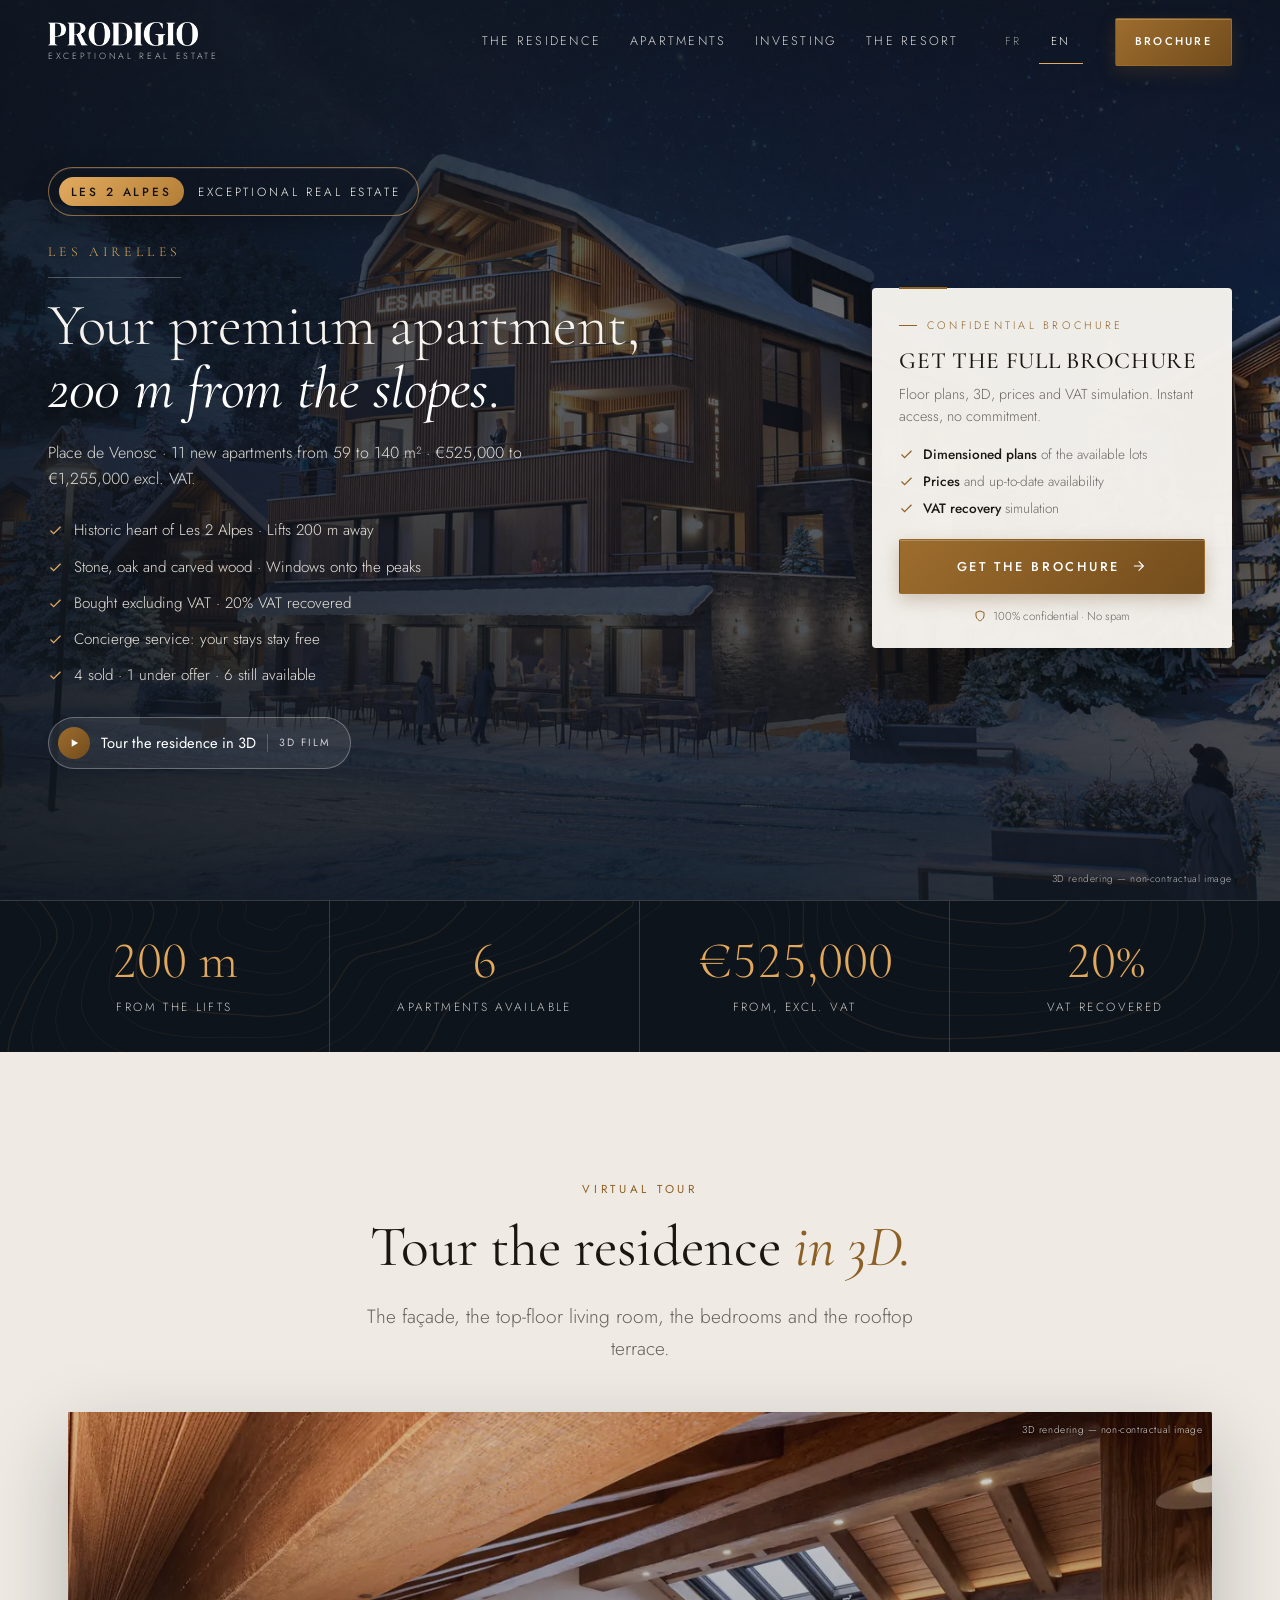
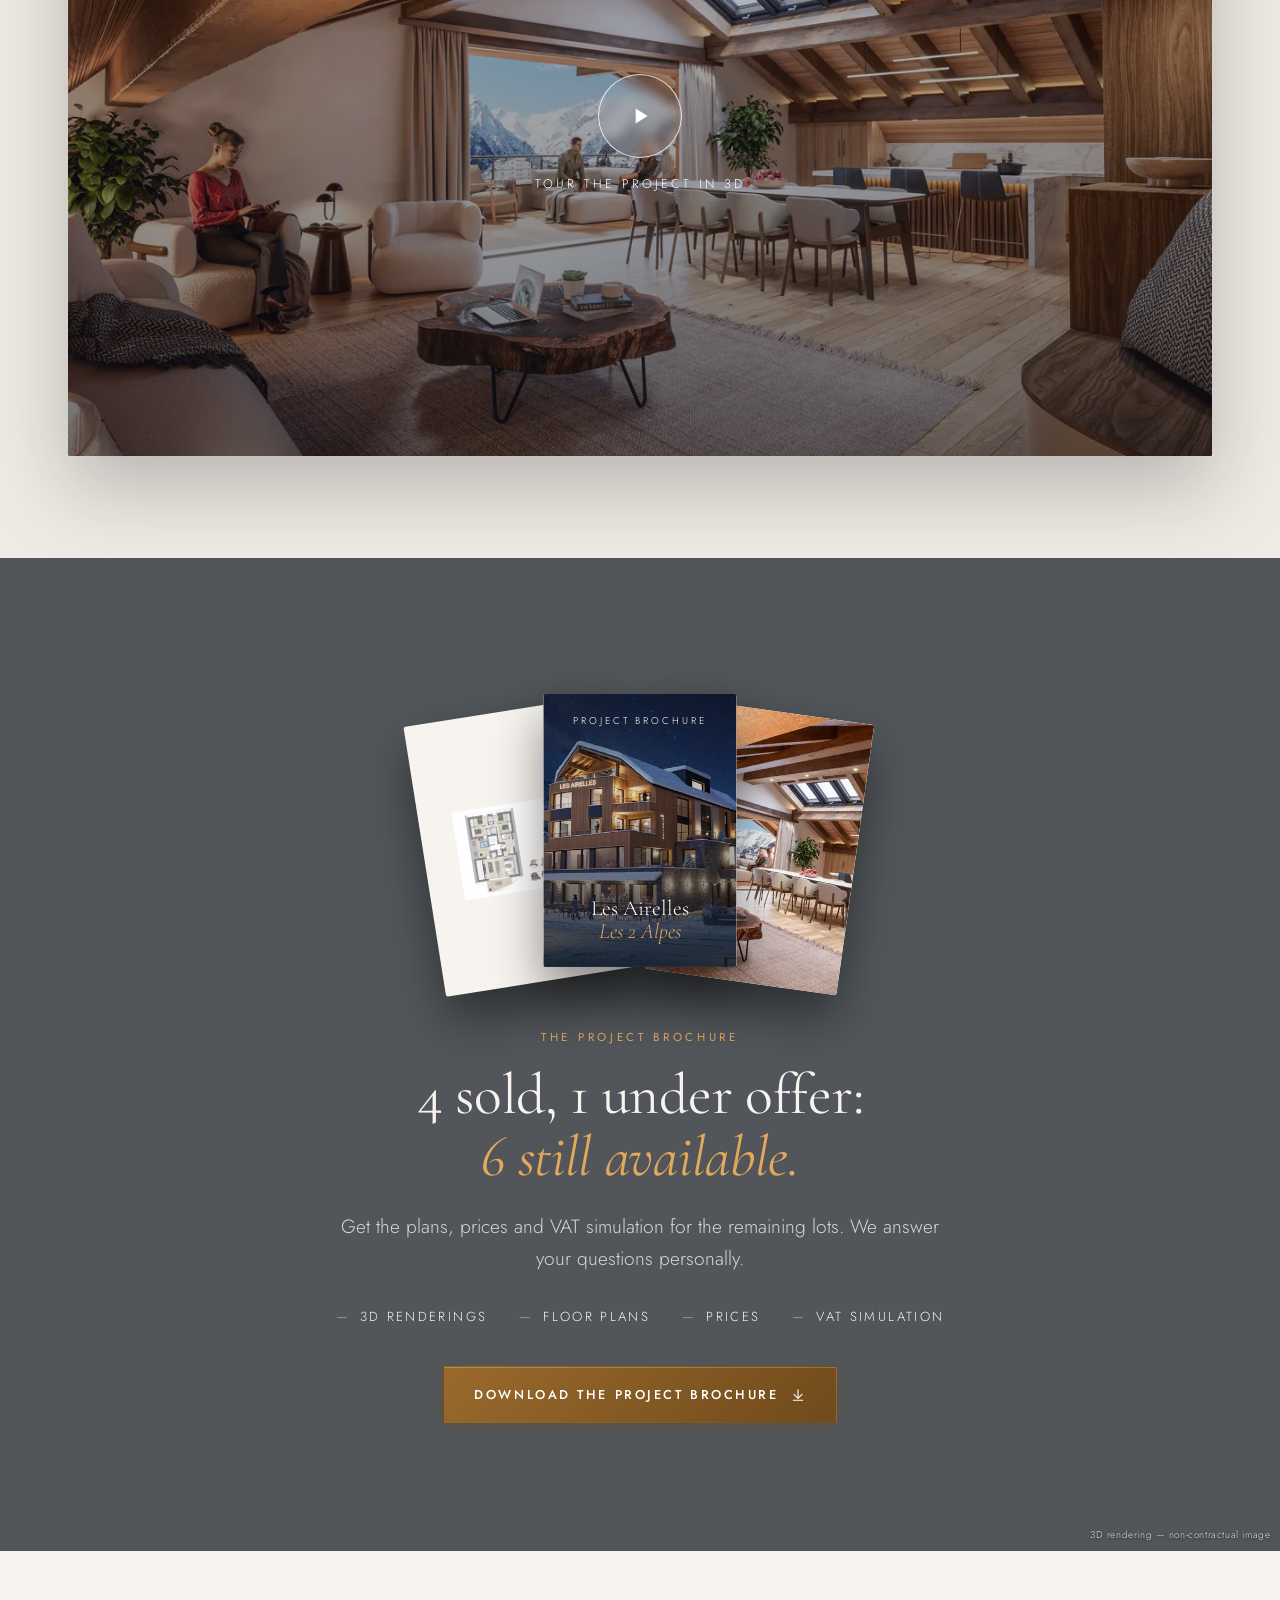
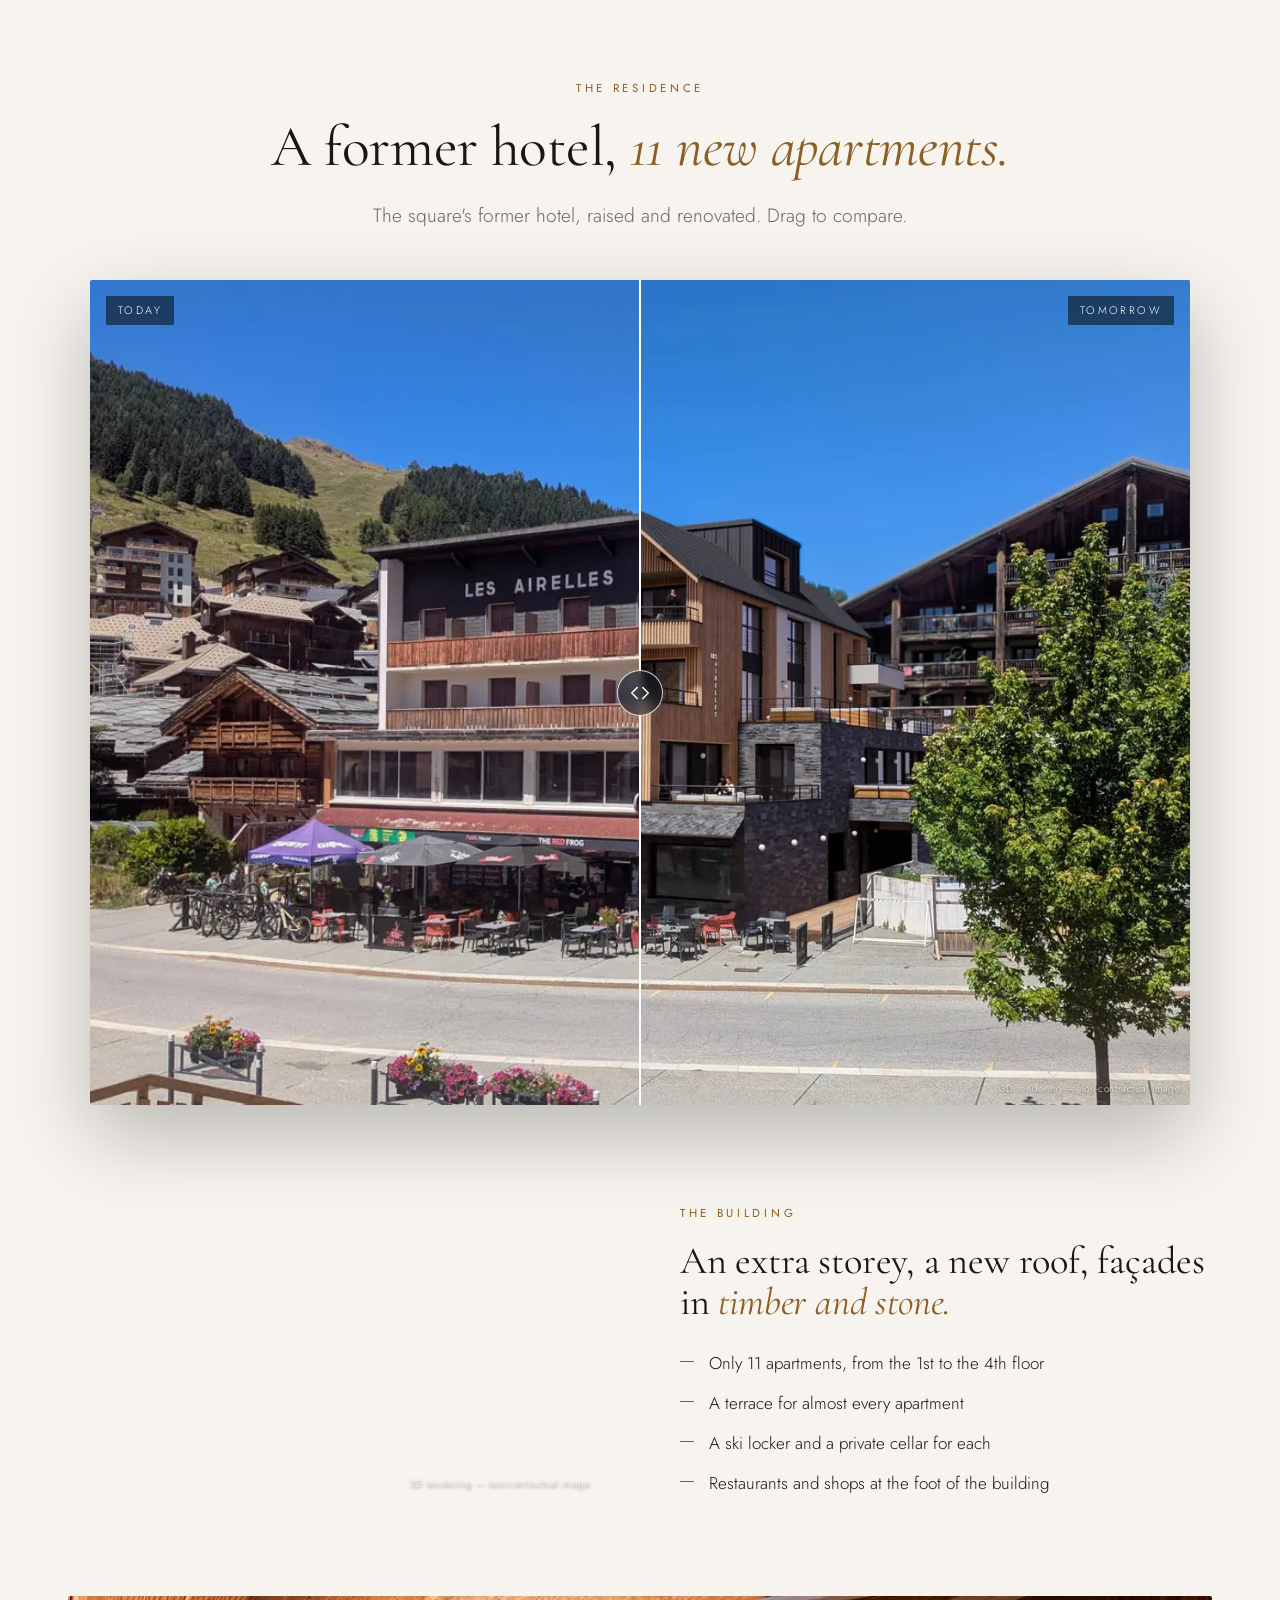
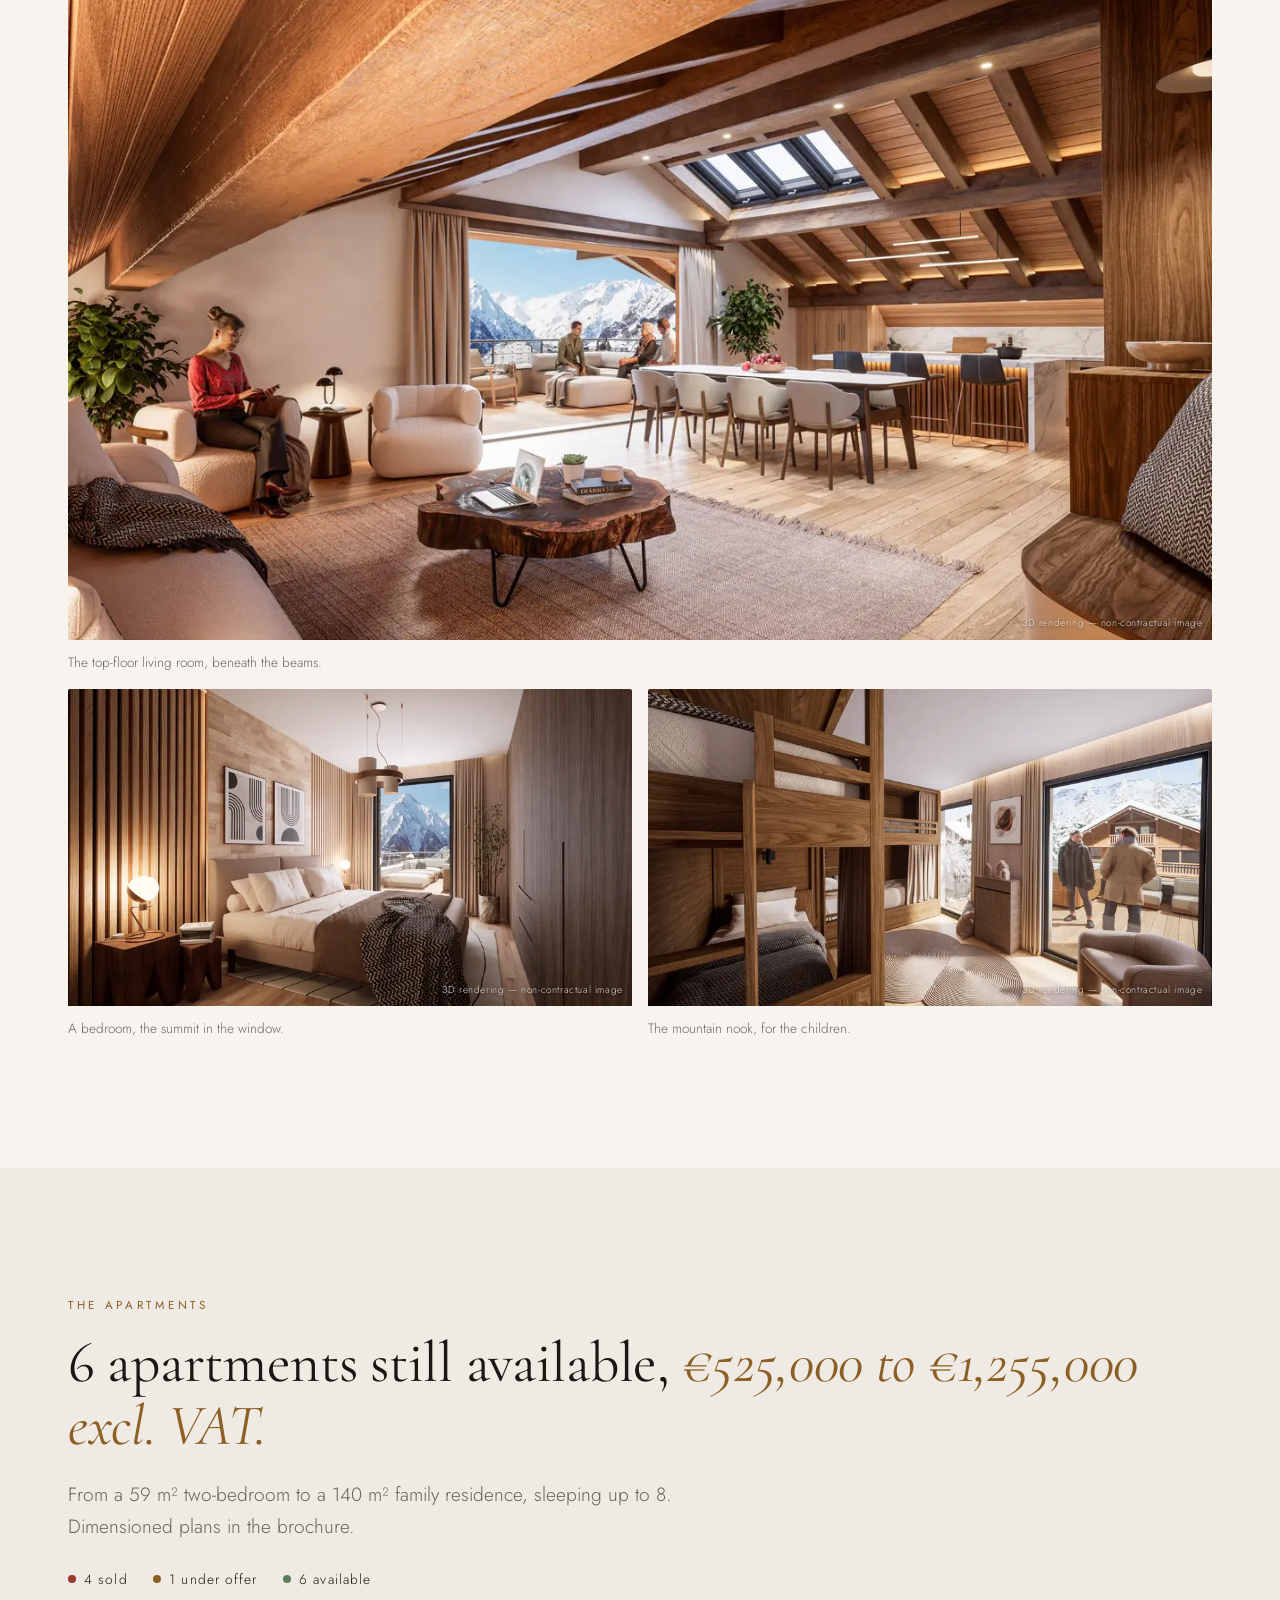
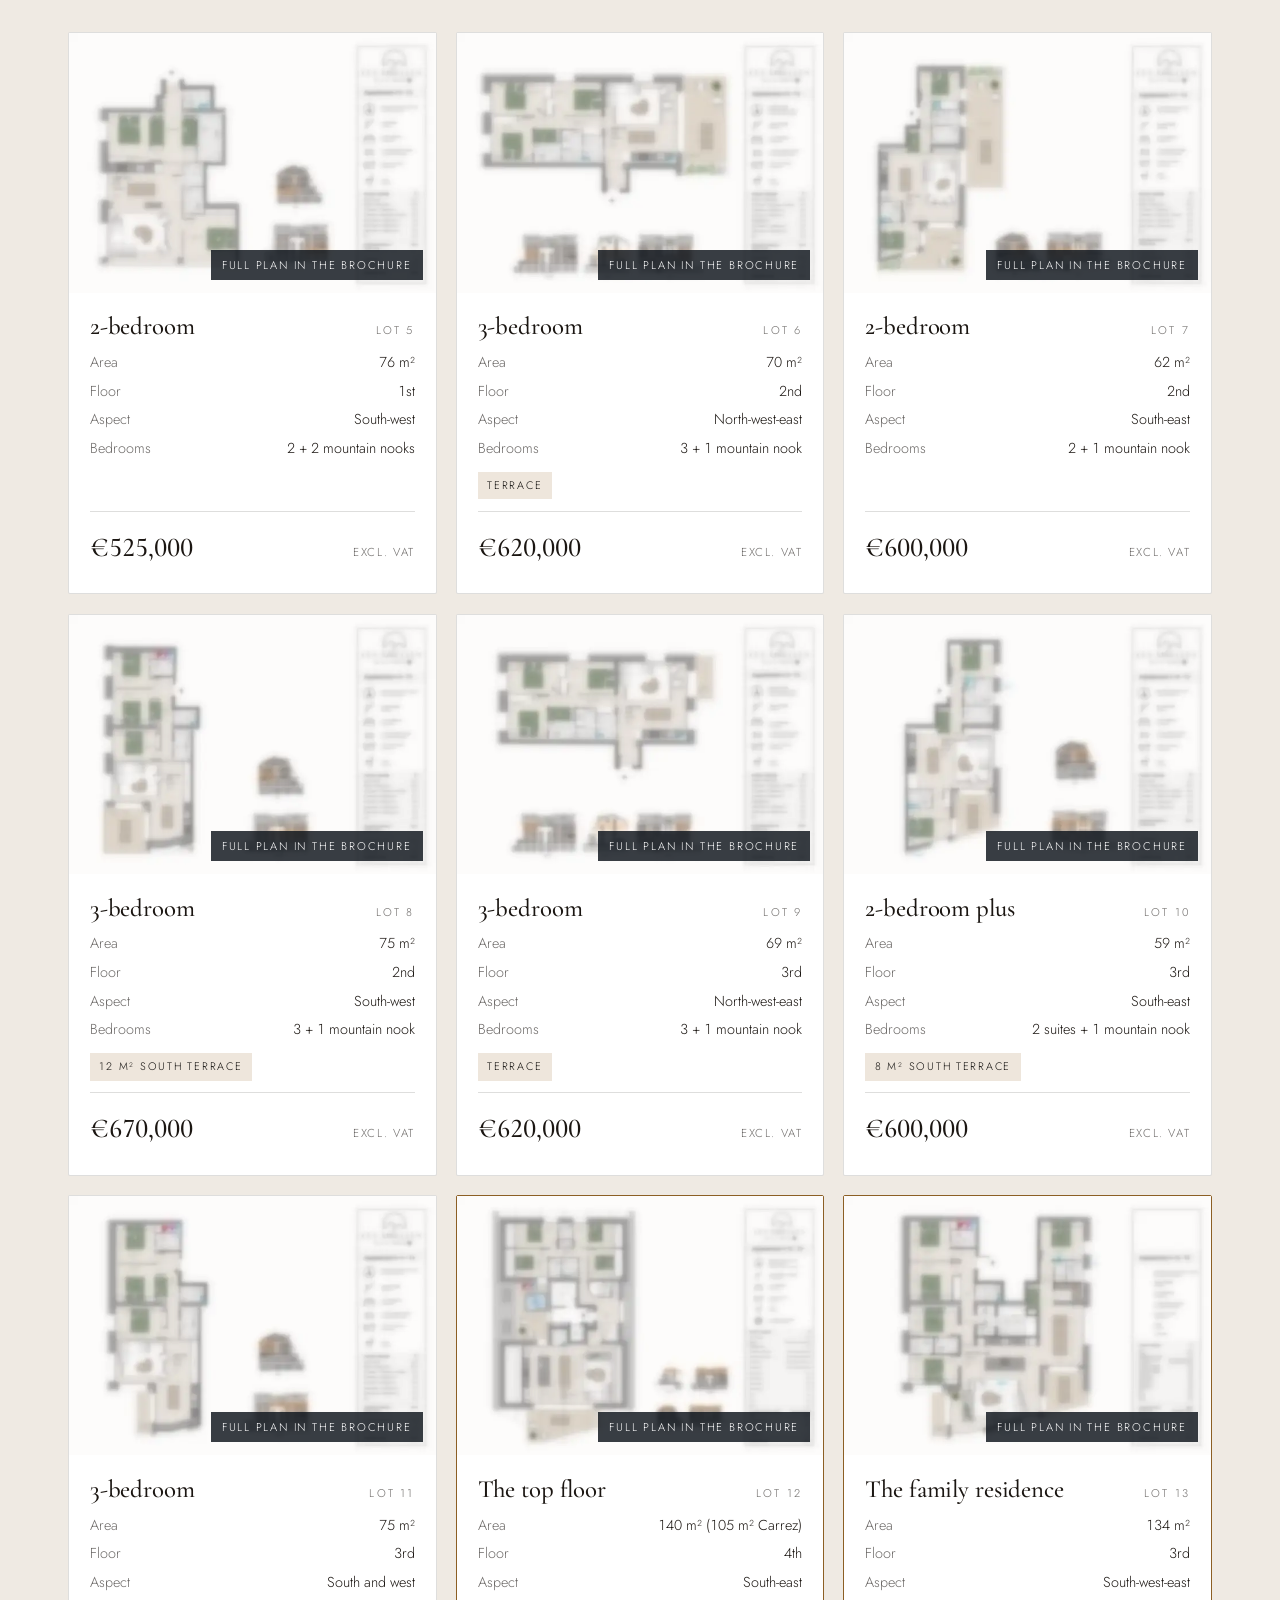
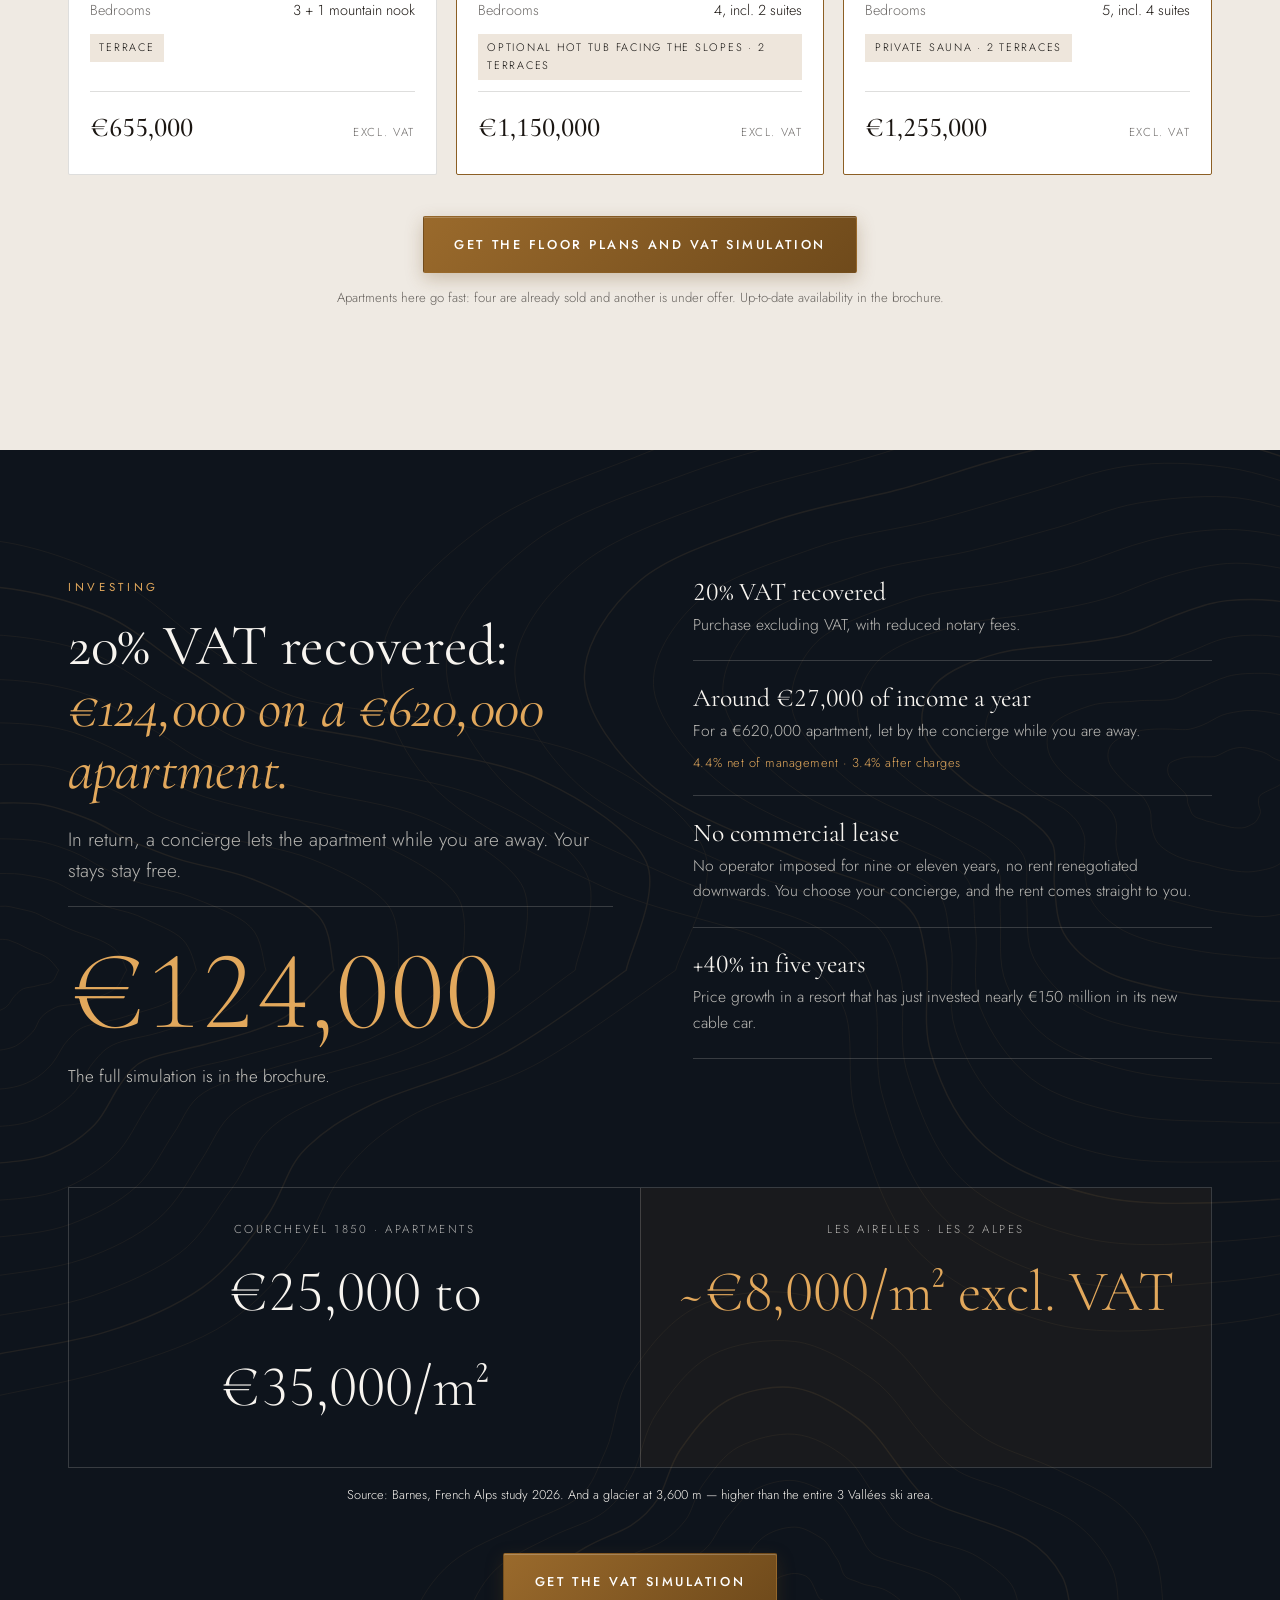
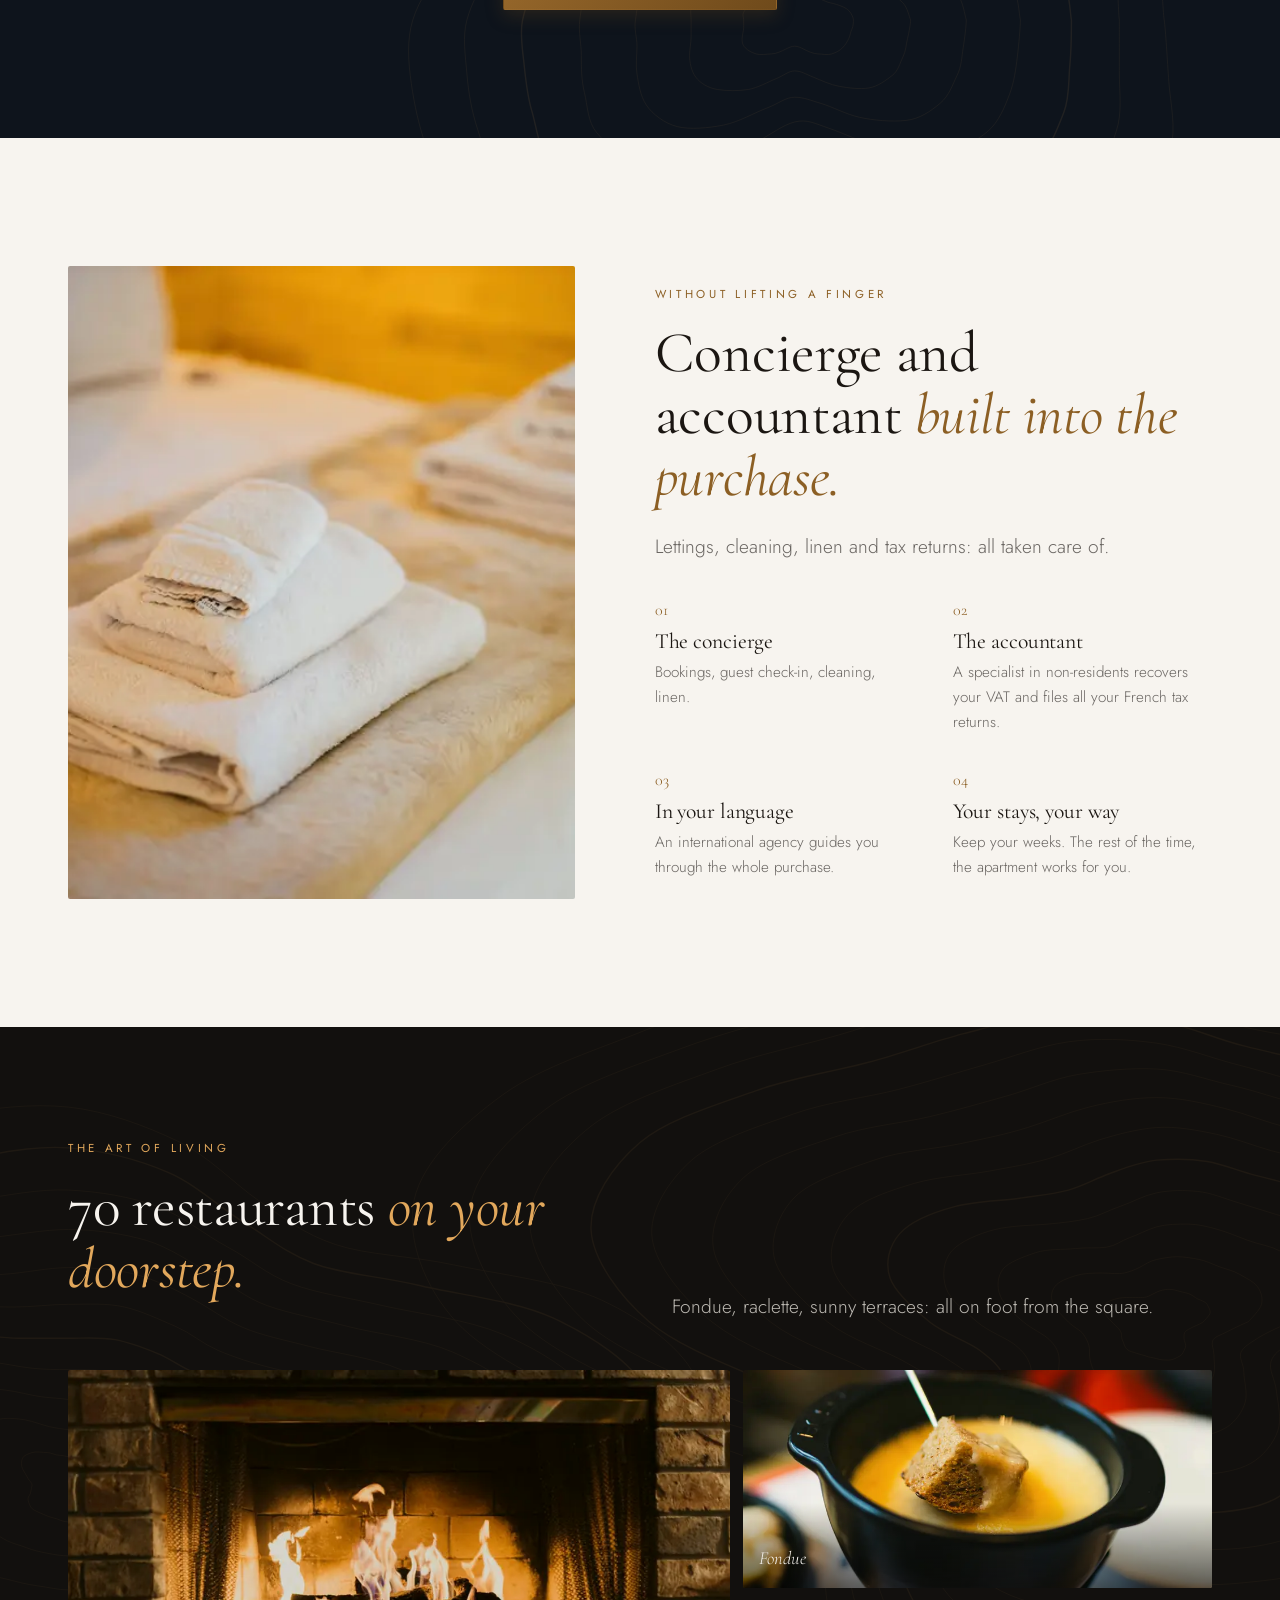
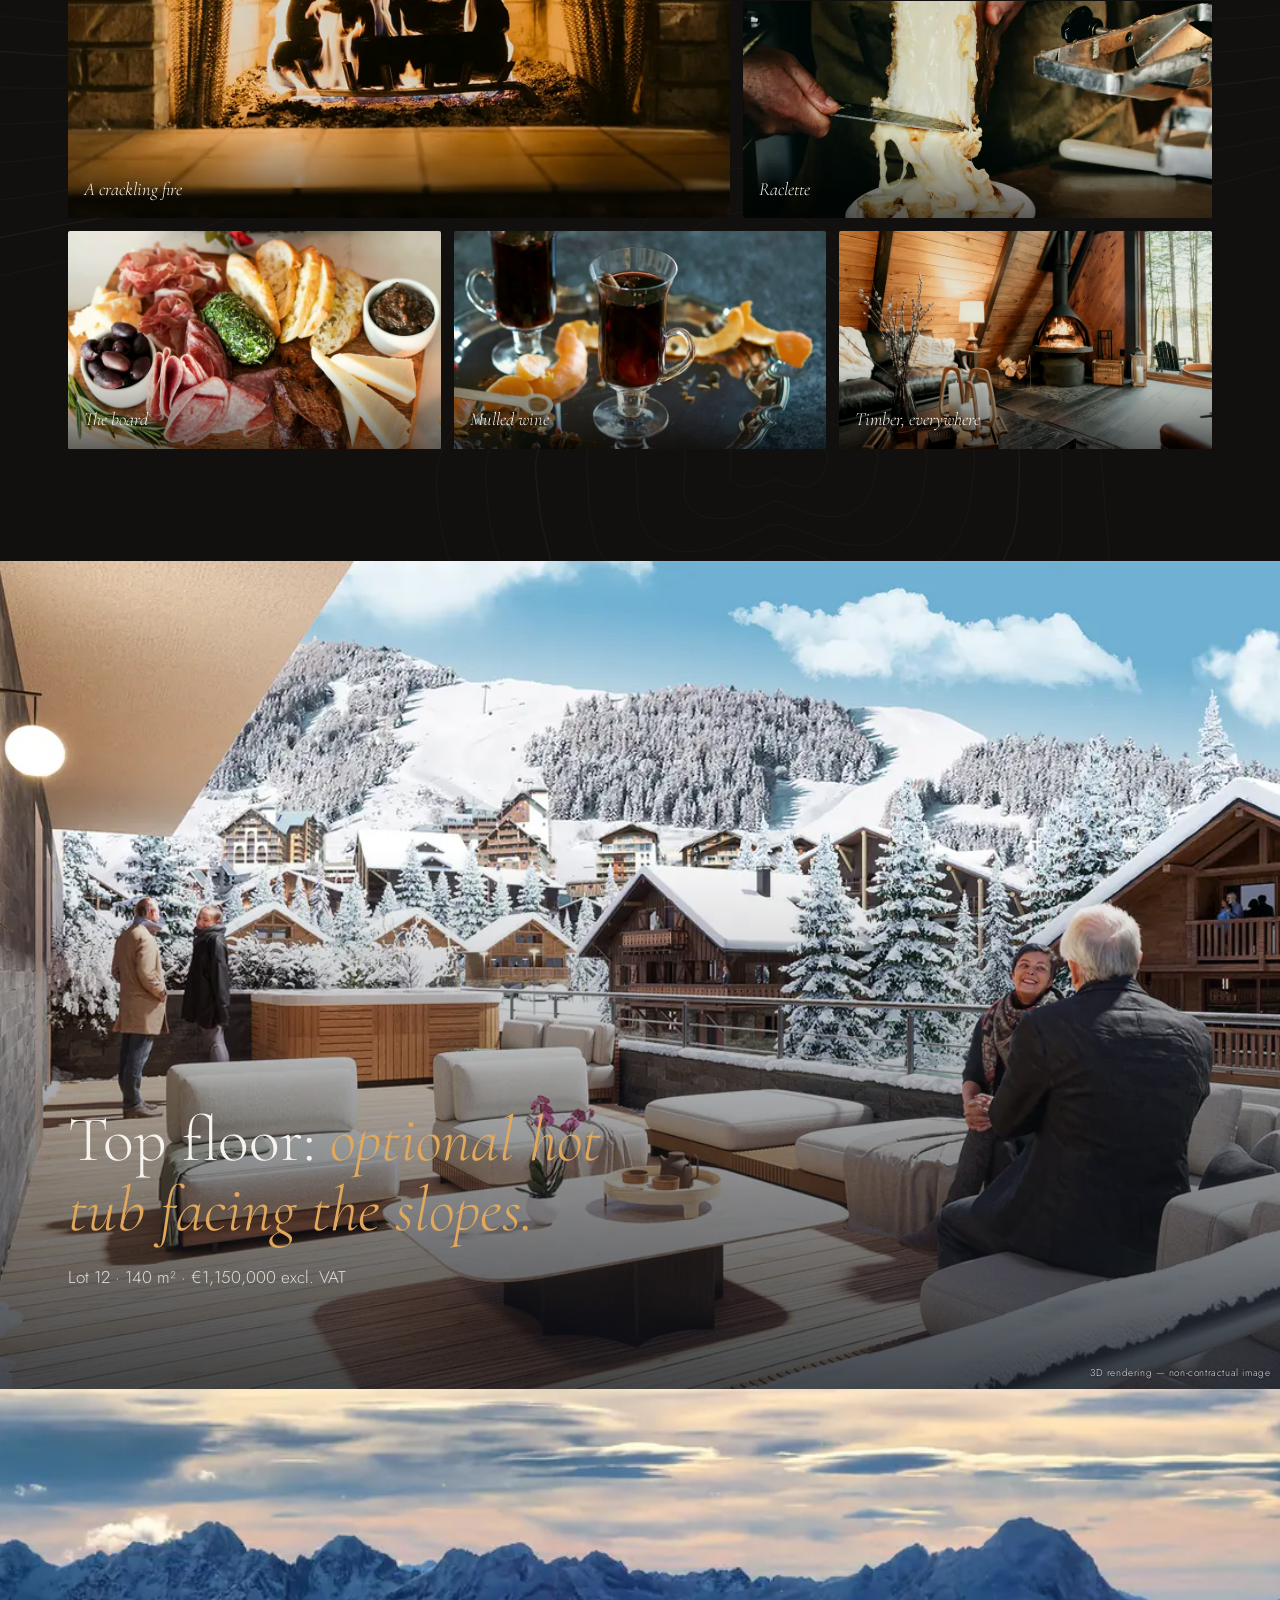
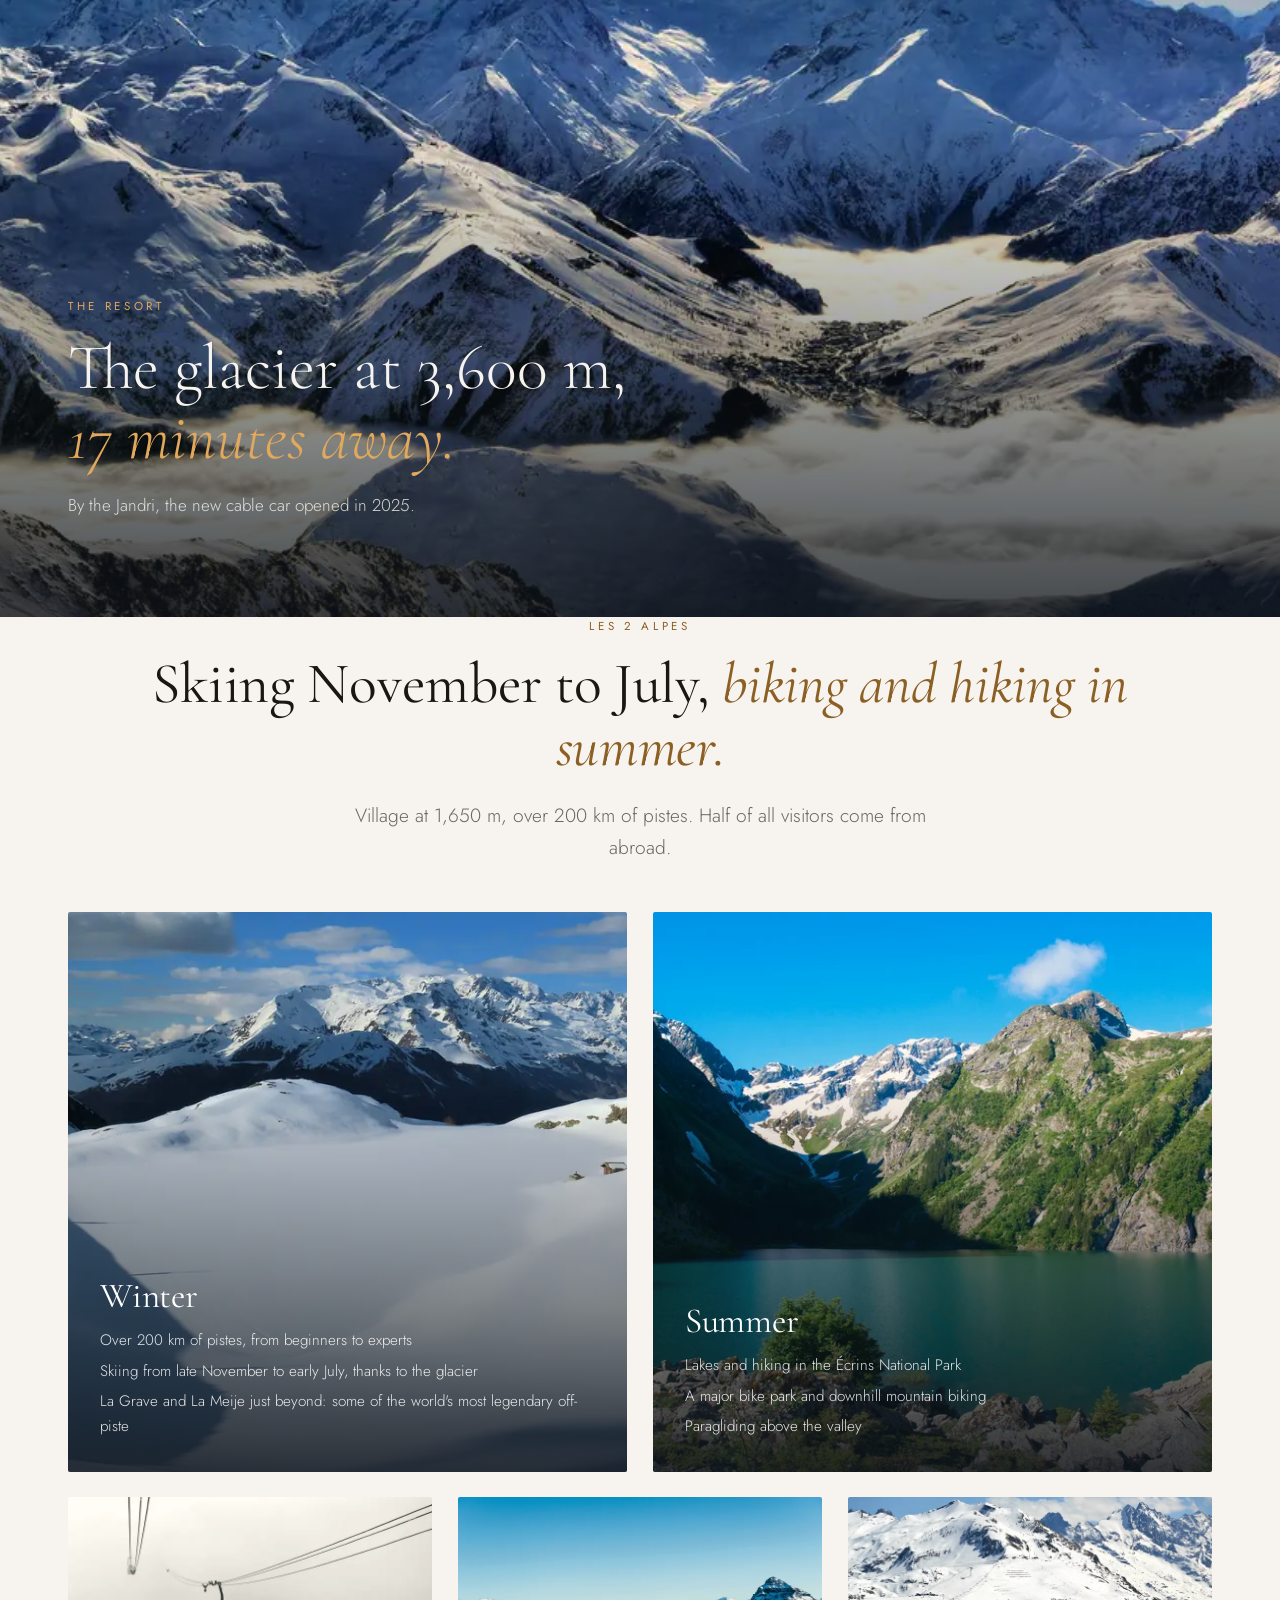
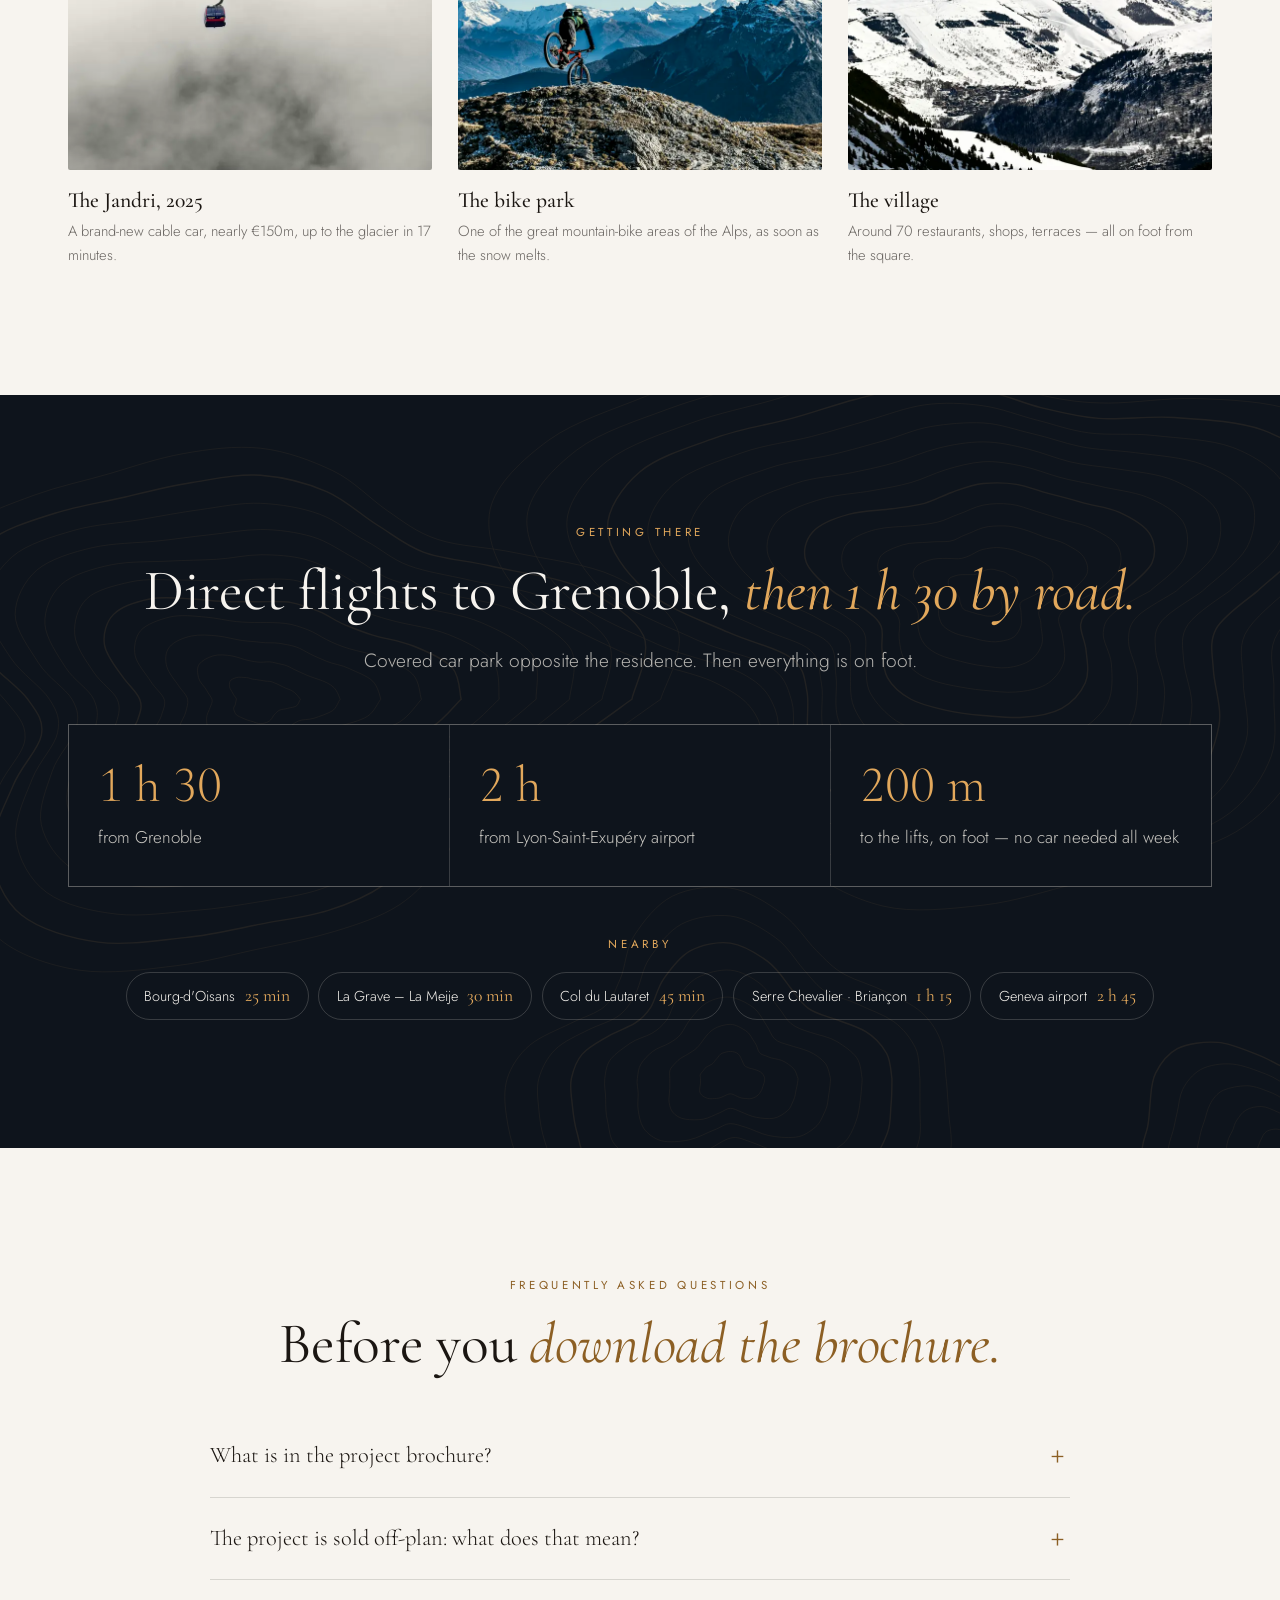
==== commit 670aa5c8: "Comparatif Courchevel 1850 : 25 000 à 35 000 €/m², source Barnes 2026 Co-Authored-By: Claude Opus 5." ====
--- a/index.html
+++ b/index.html
@@ -371,10 +371,10 @@
     </div>
 
     <div class="compare reveal">
-      <div><small>Courchevel</small><strong>13 000 €/m²</strong></div>
+      <div><small>Courchevel 1850 · appartements</small><strong>25&nbsp;000 à 35&nbsp;000&nbsp;€/m²</strong></div>
       <div><small>Les Airelles · Les 2 Alpes</small><strong>~8 000 €/m² HT</strong></div>
     </div>
-    <p class="compare-note reveal">Et un glacier à 3 600 m, plus haut que tout le domaine des 3 Vallées.</p>
+    <p class="compare-note reveal">Source : Barnes, étude Alpes françaises 2026. Et un glacier à 3 600 m, plus haut que tout le domaine des 3 Vallées.</p>
 
     <div class="center reveal" style="margin-top: 3rem">
       <button class="btn js-open-dossier" type="button"><span class="btn__texte">Recevoir la simulation de TVA</span></button>
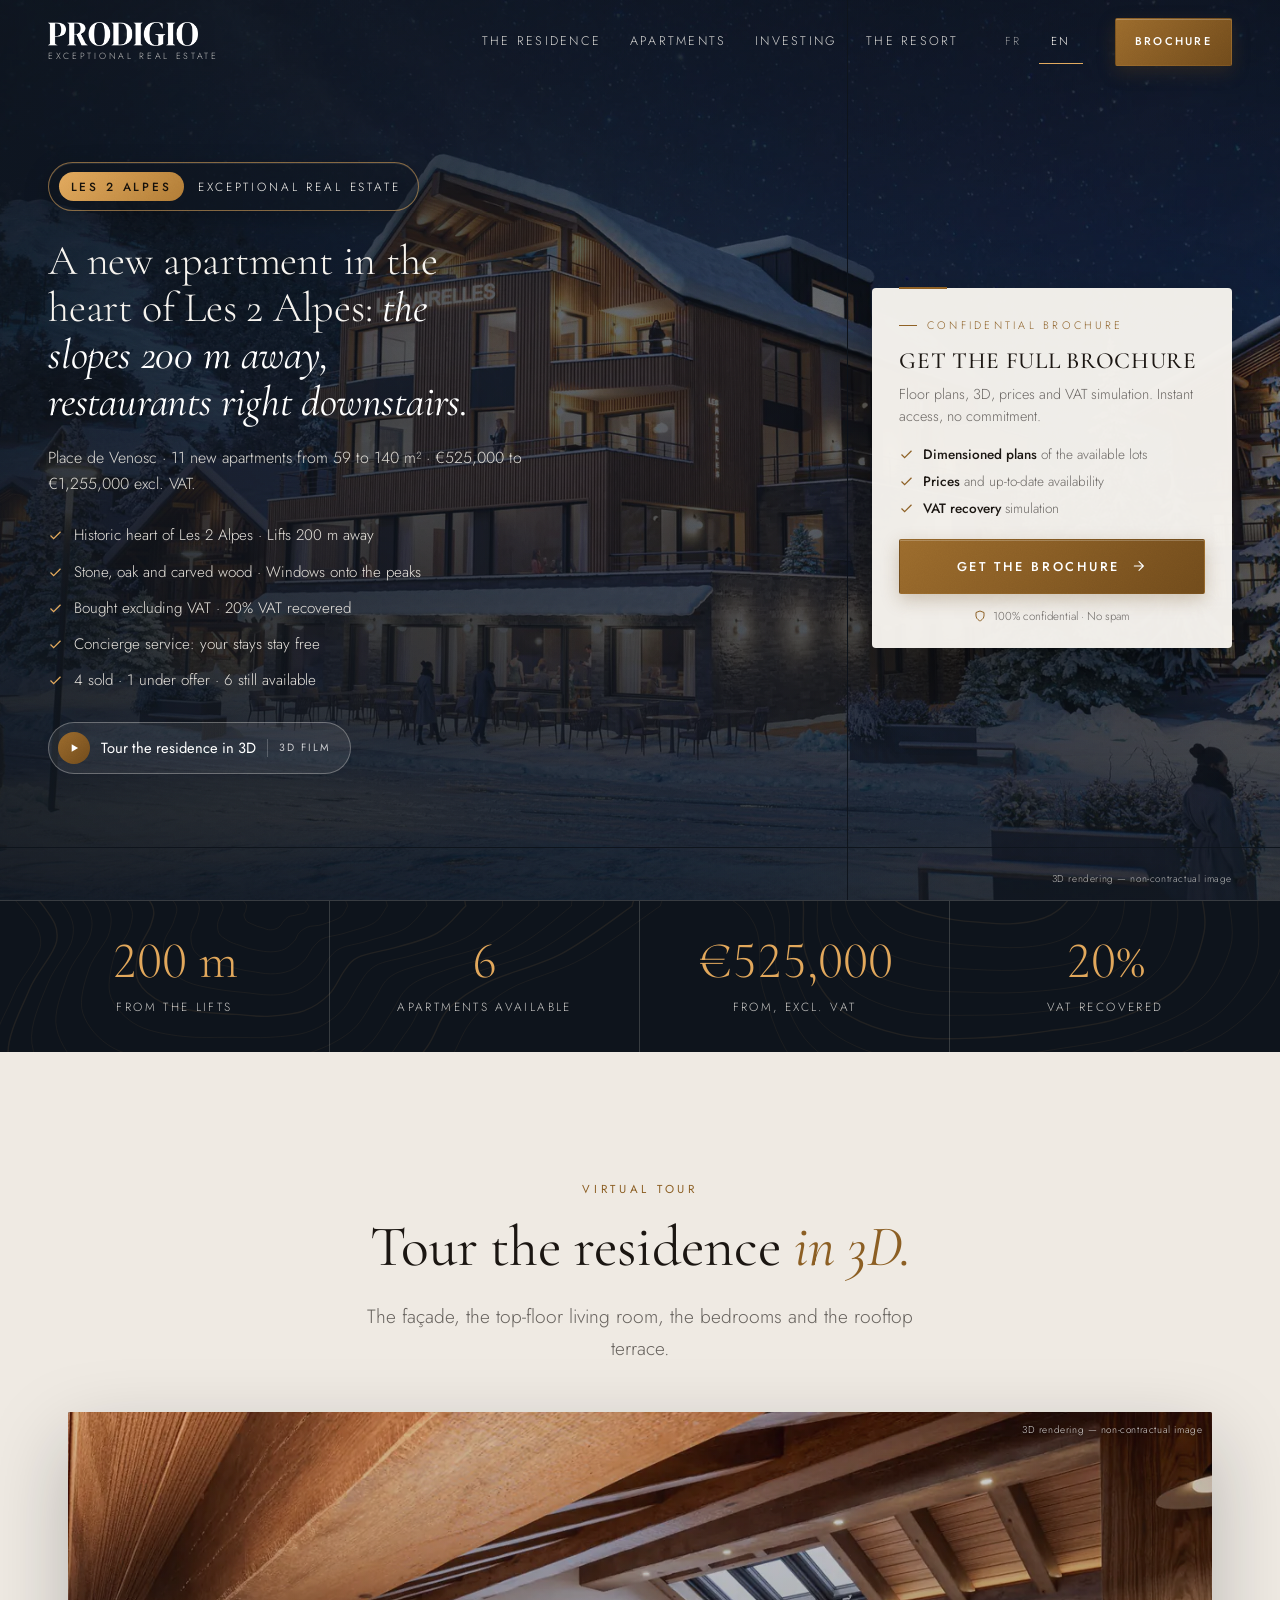
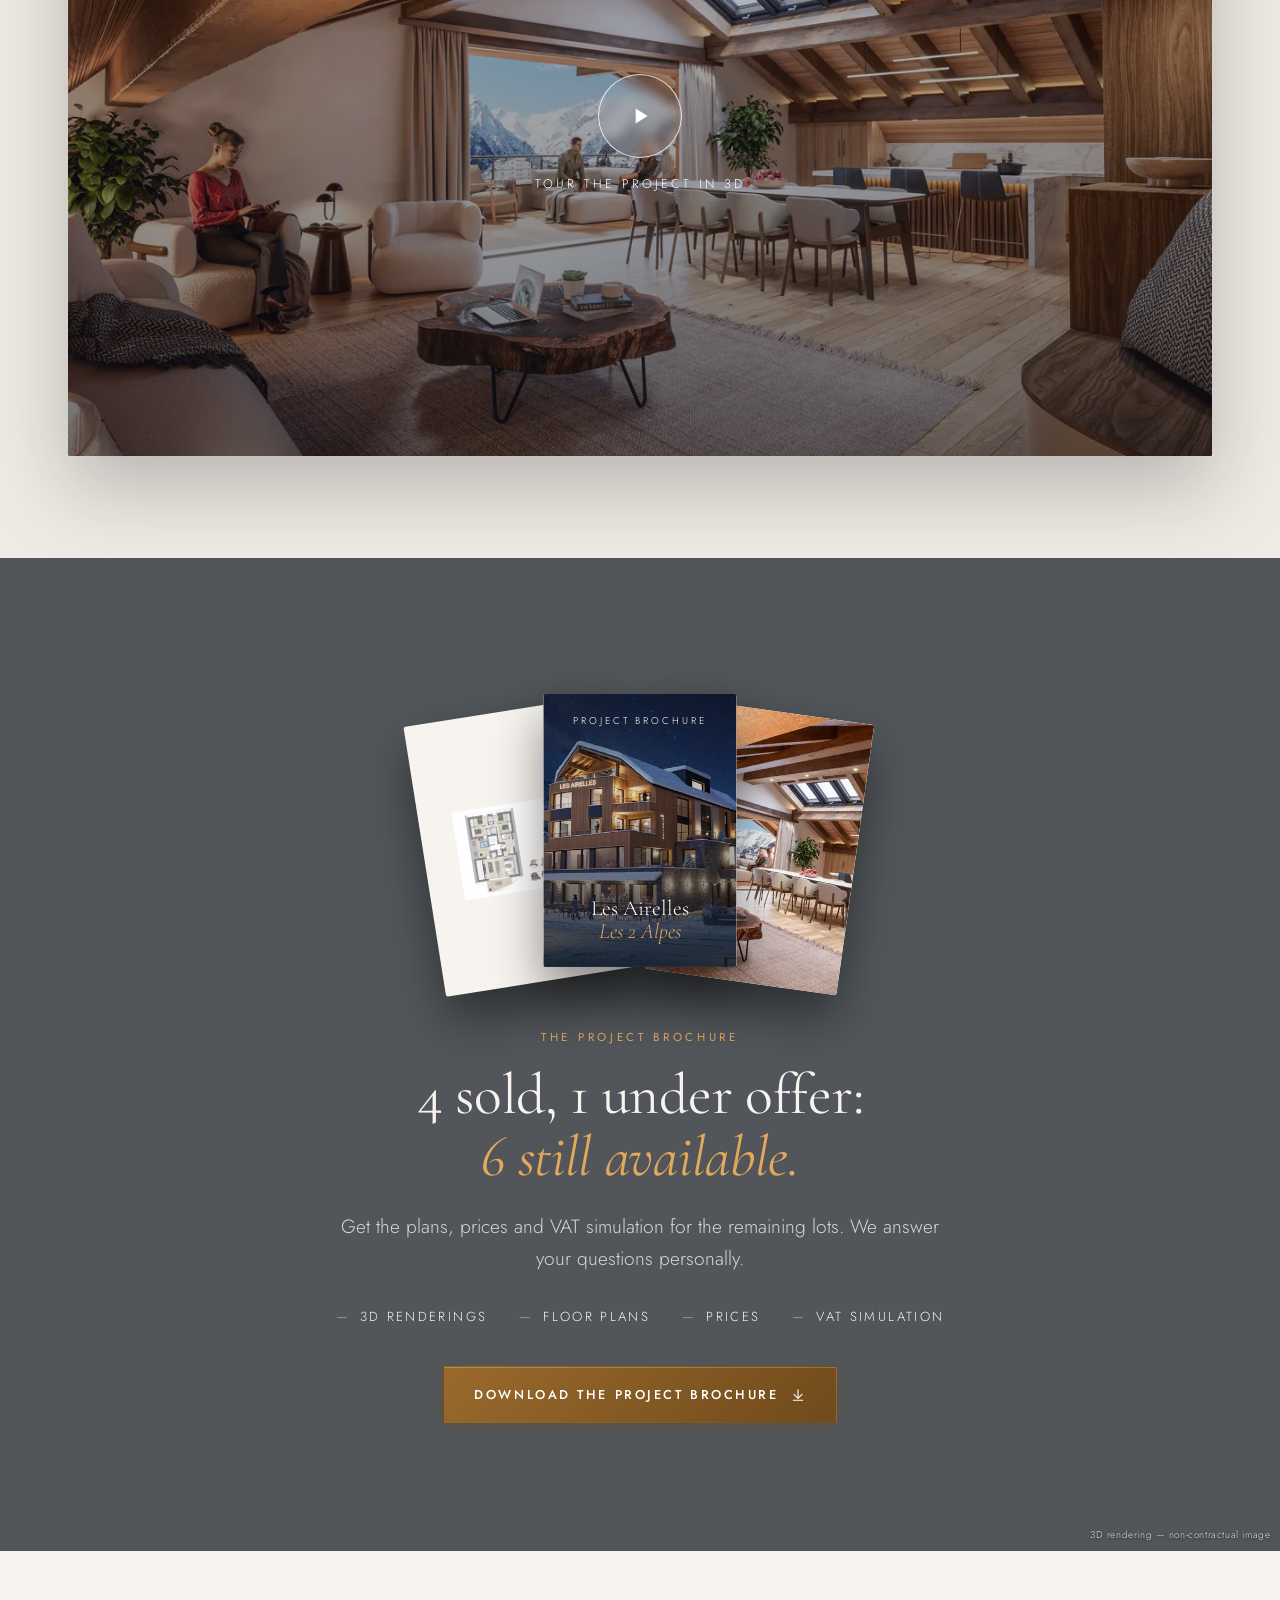
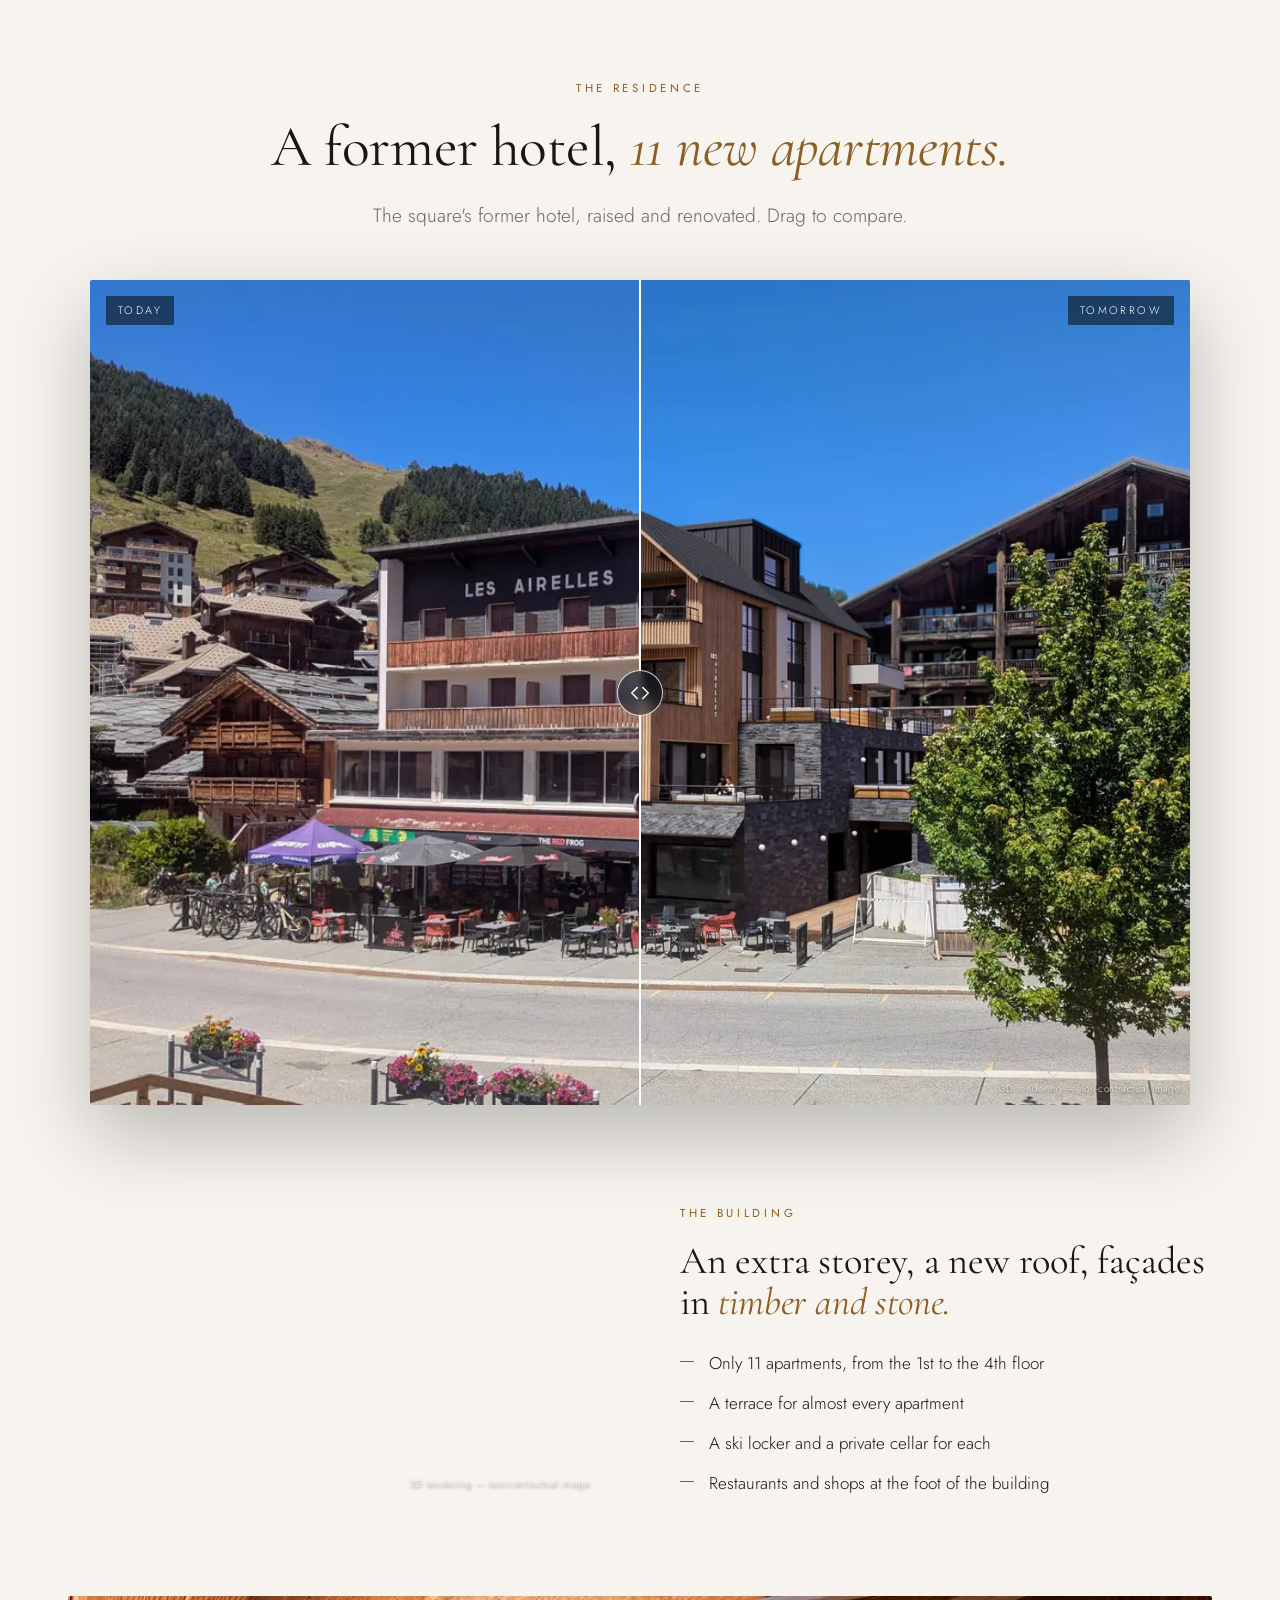
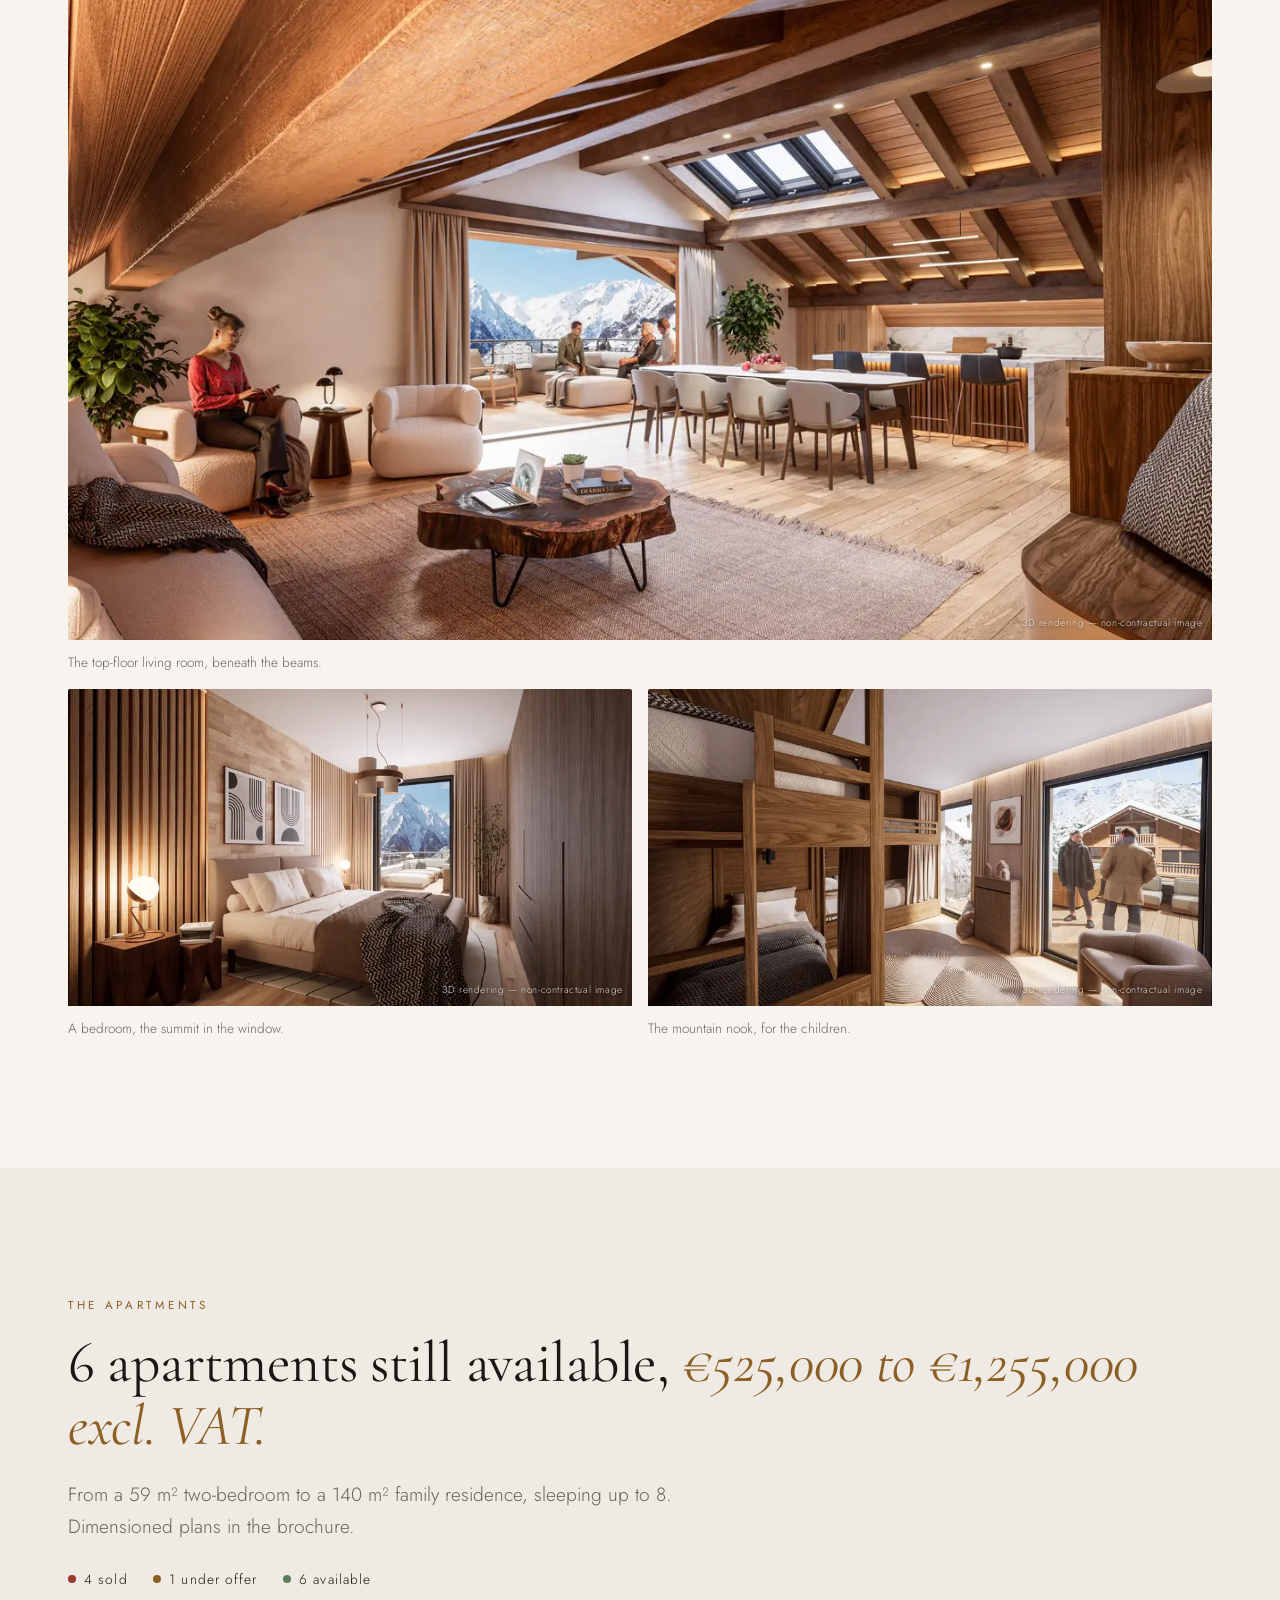
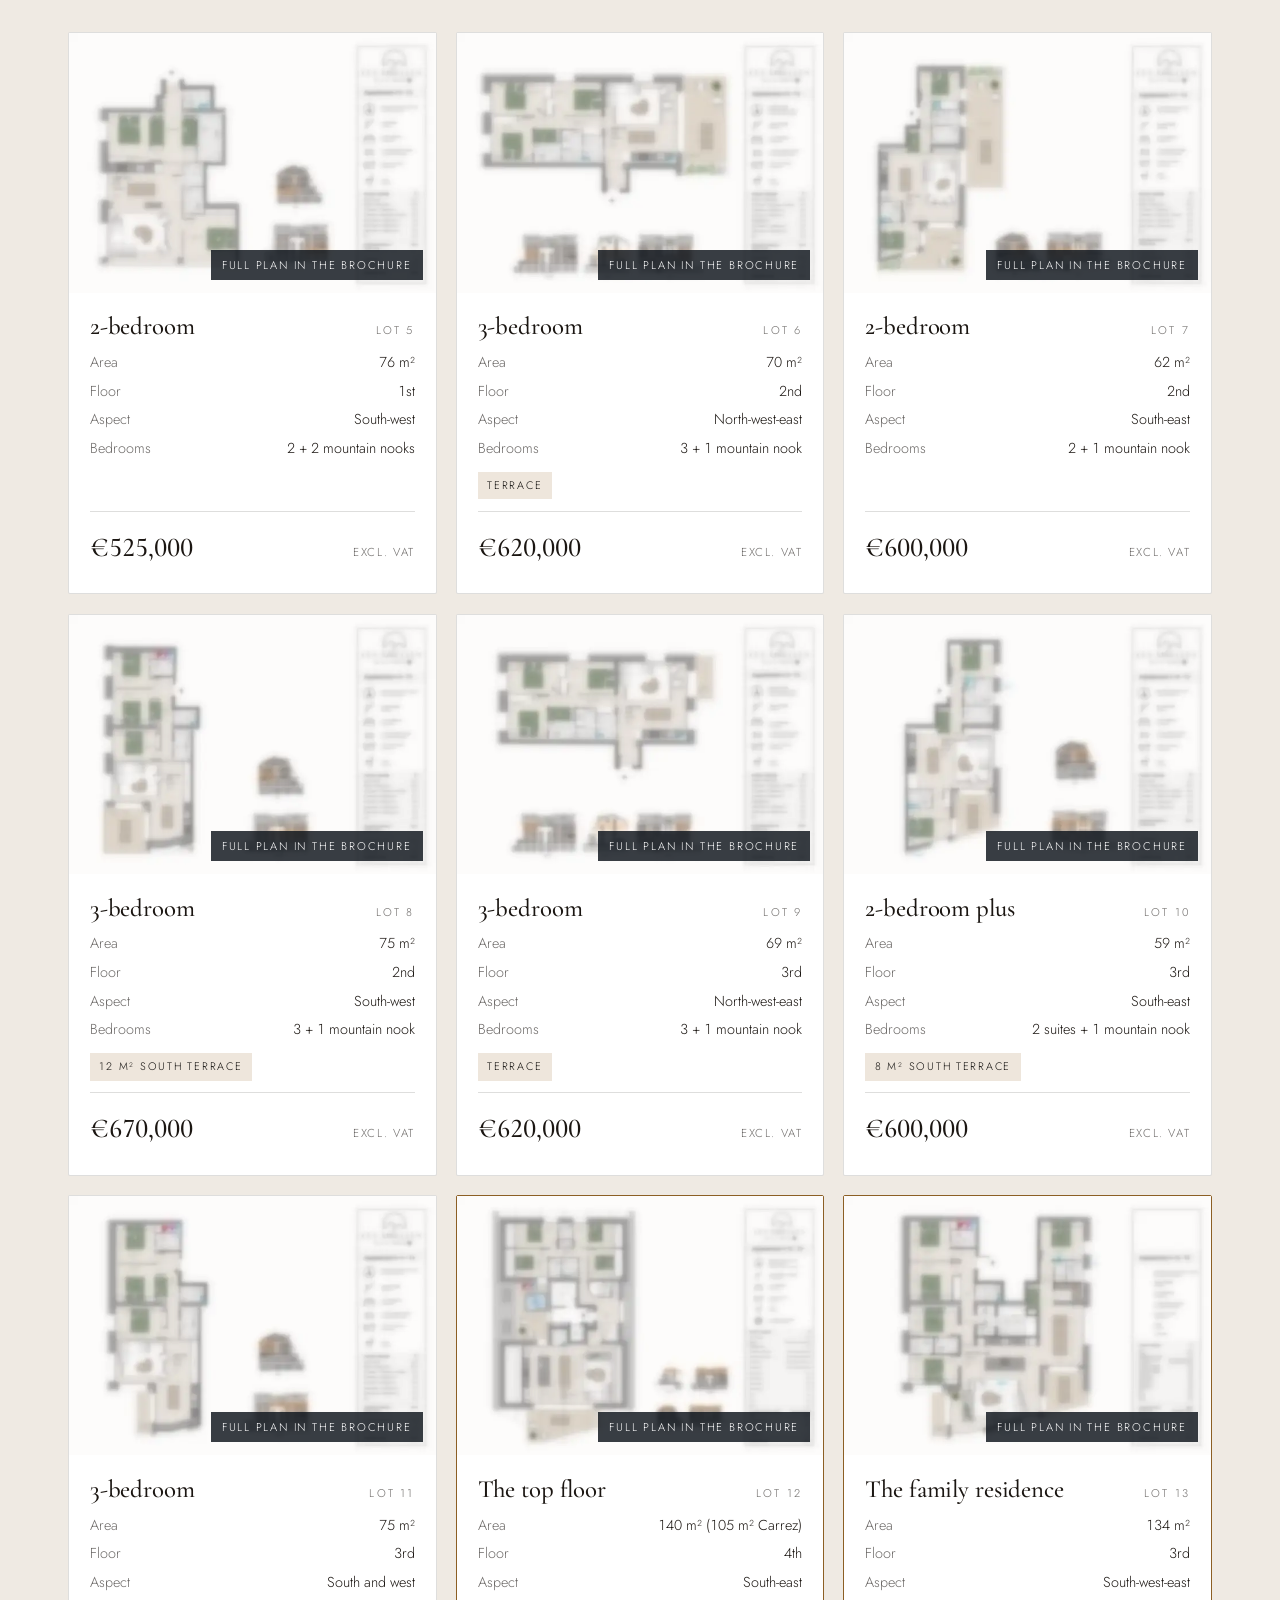
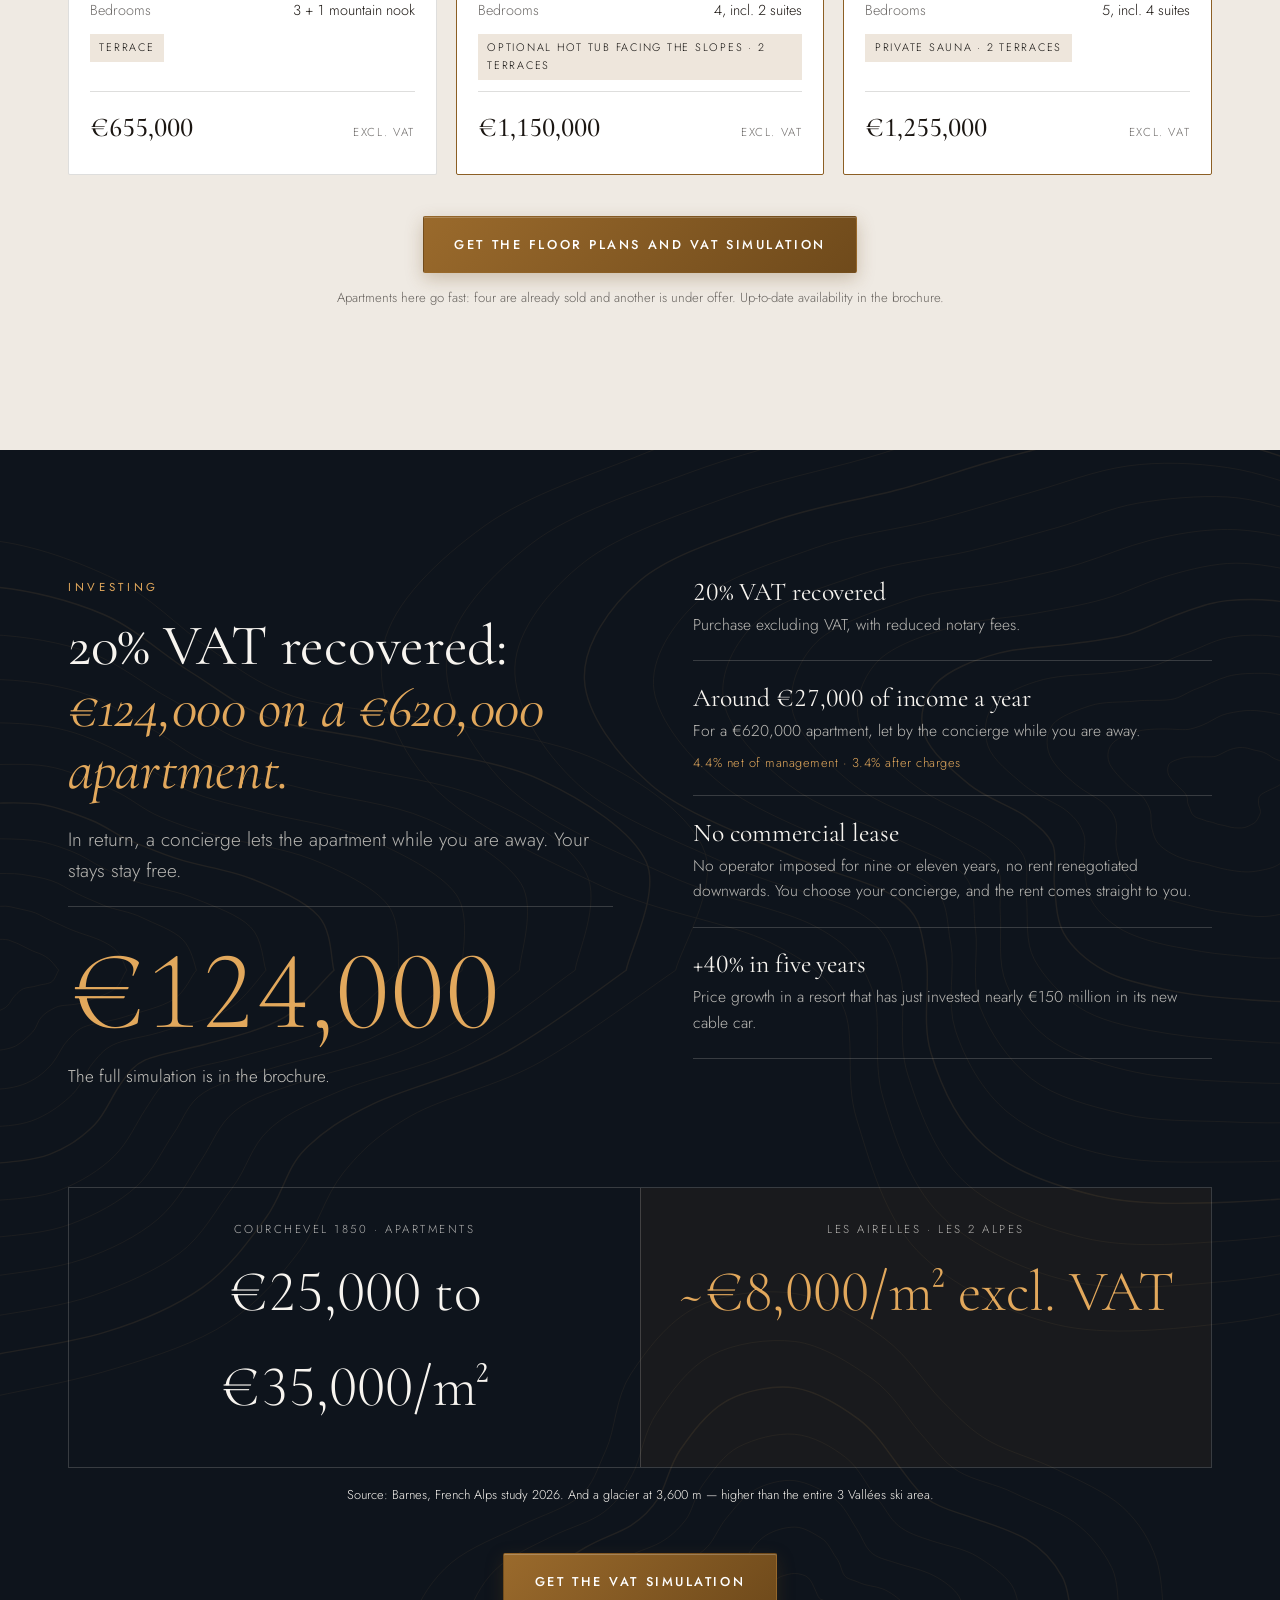
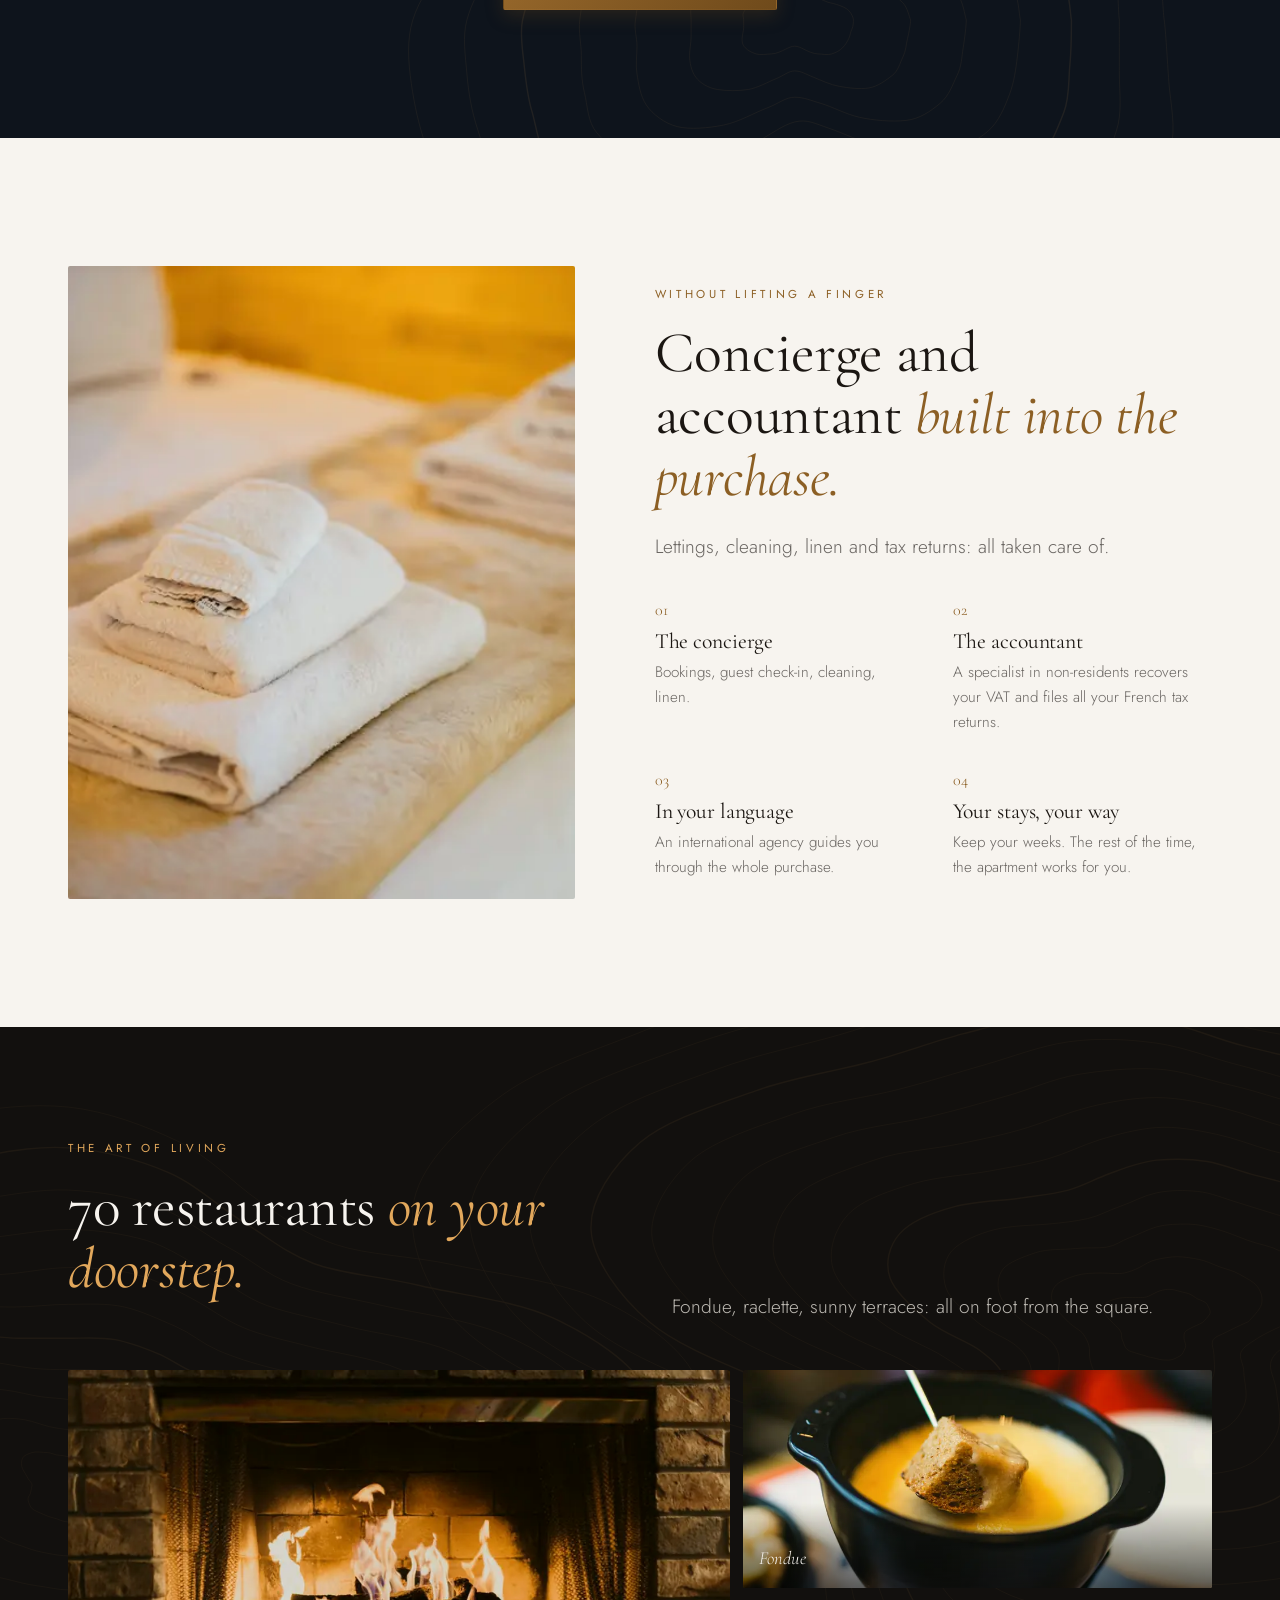
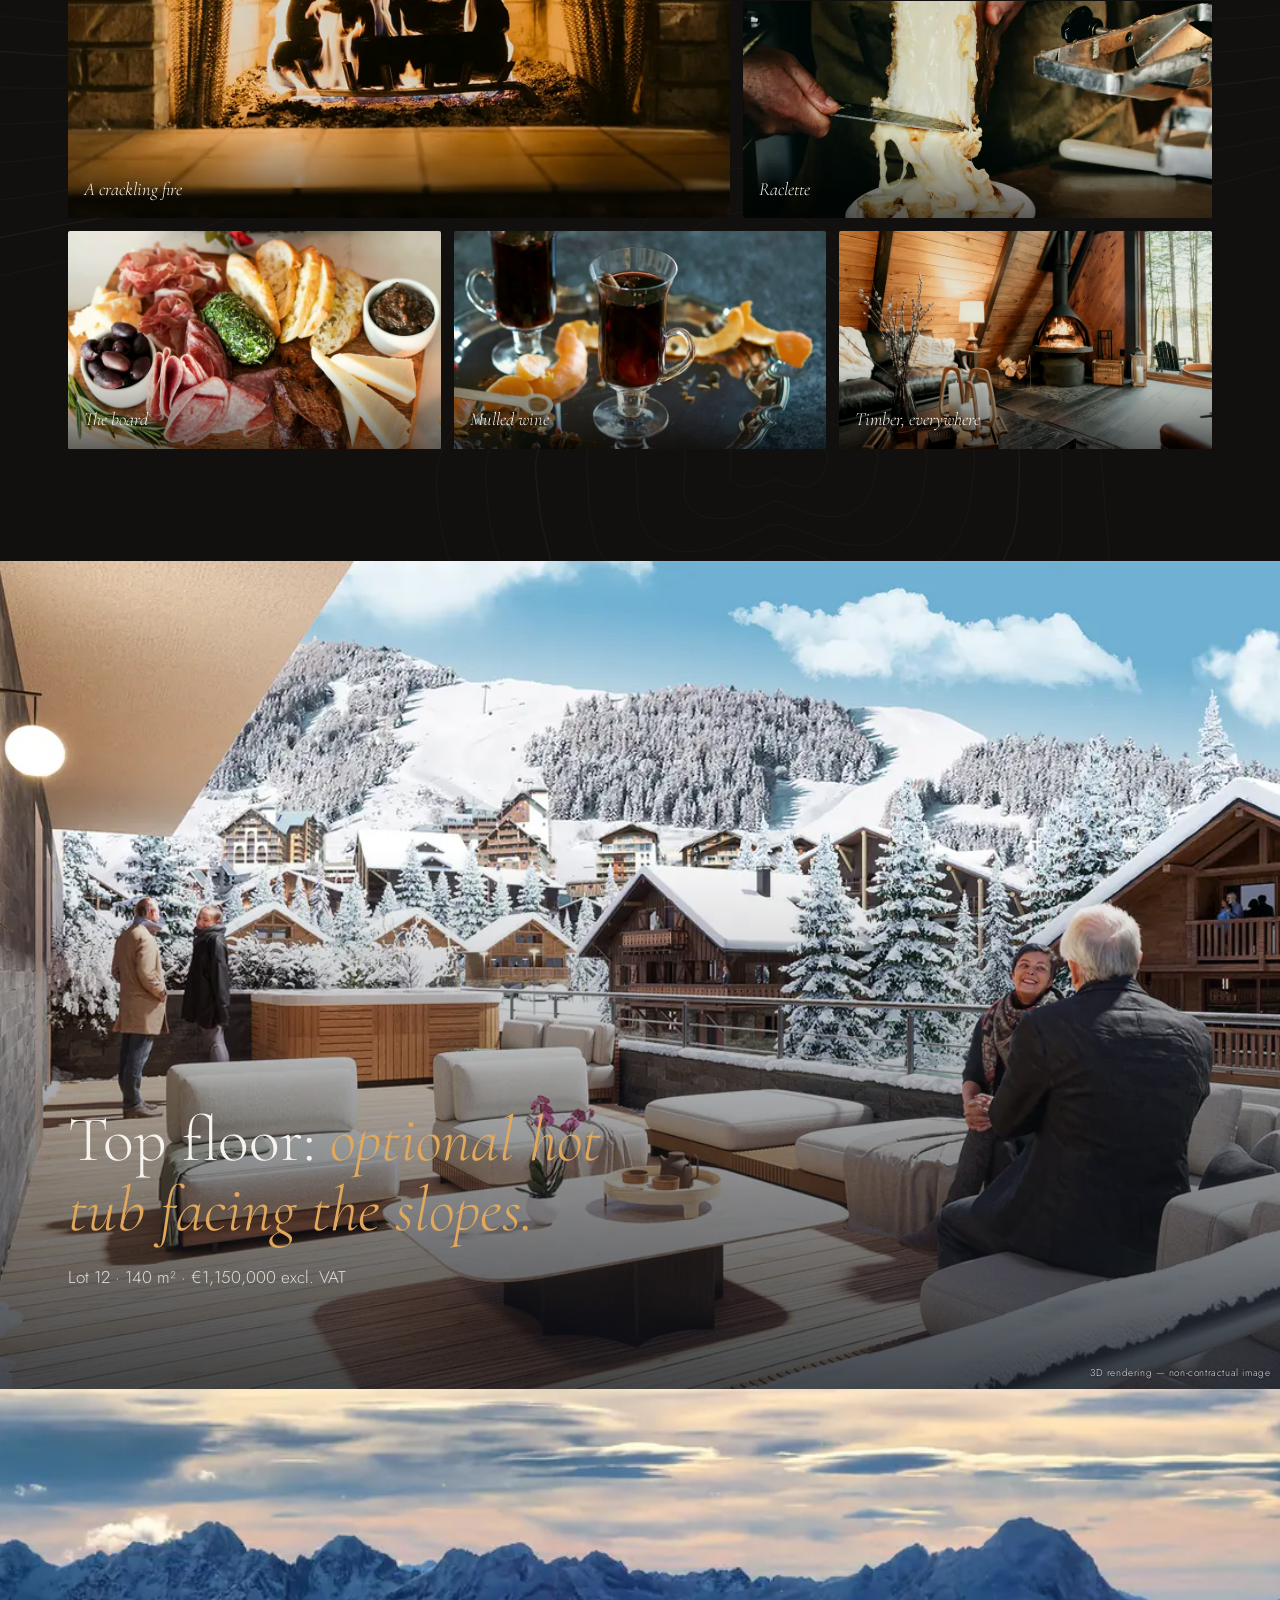
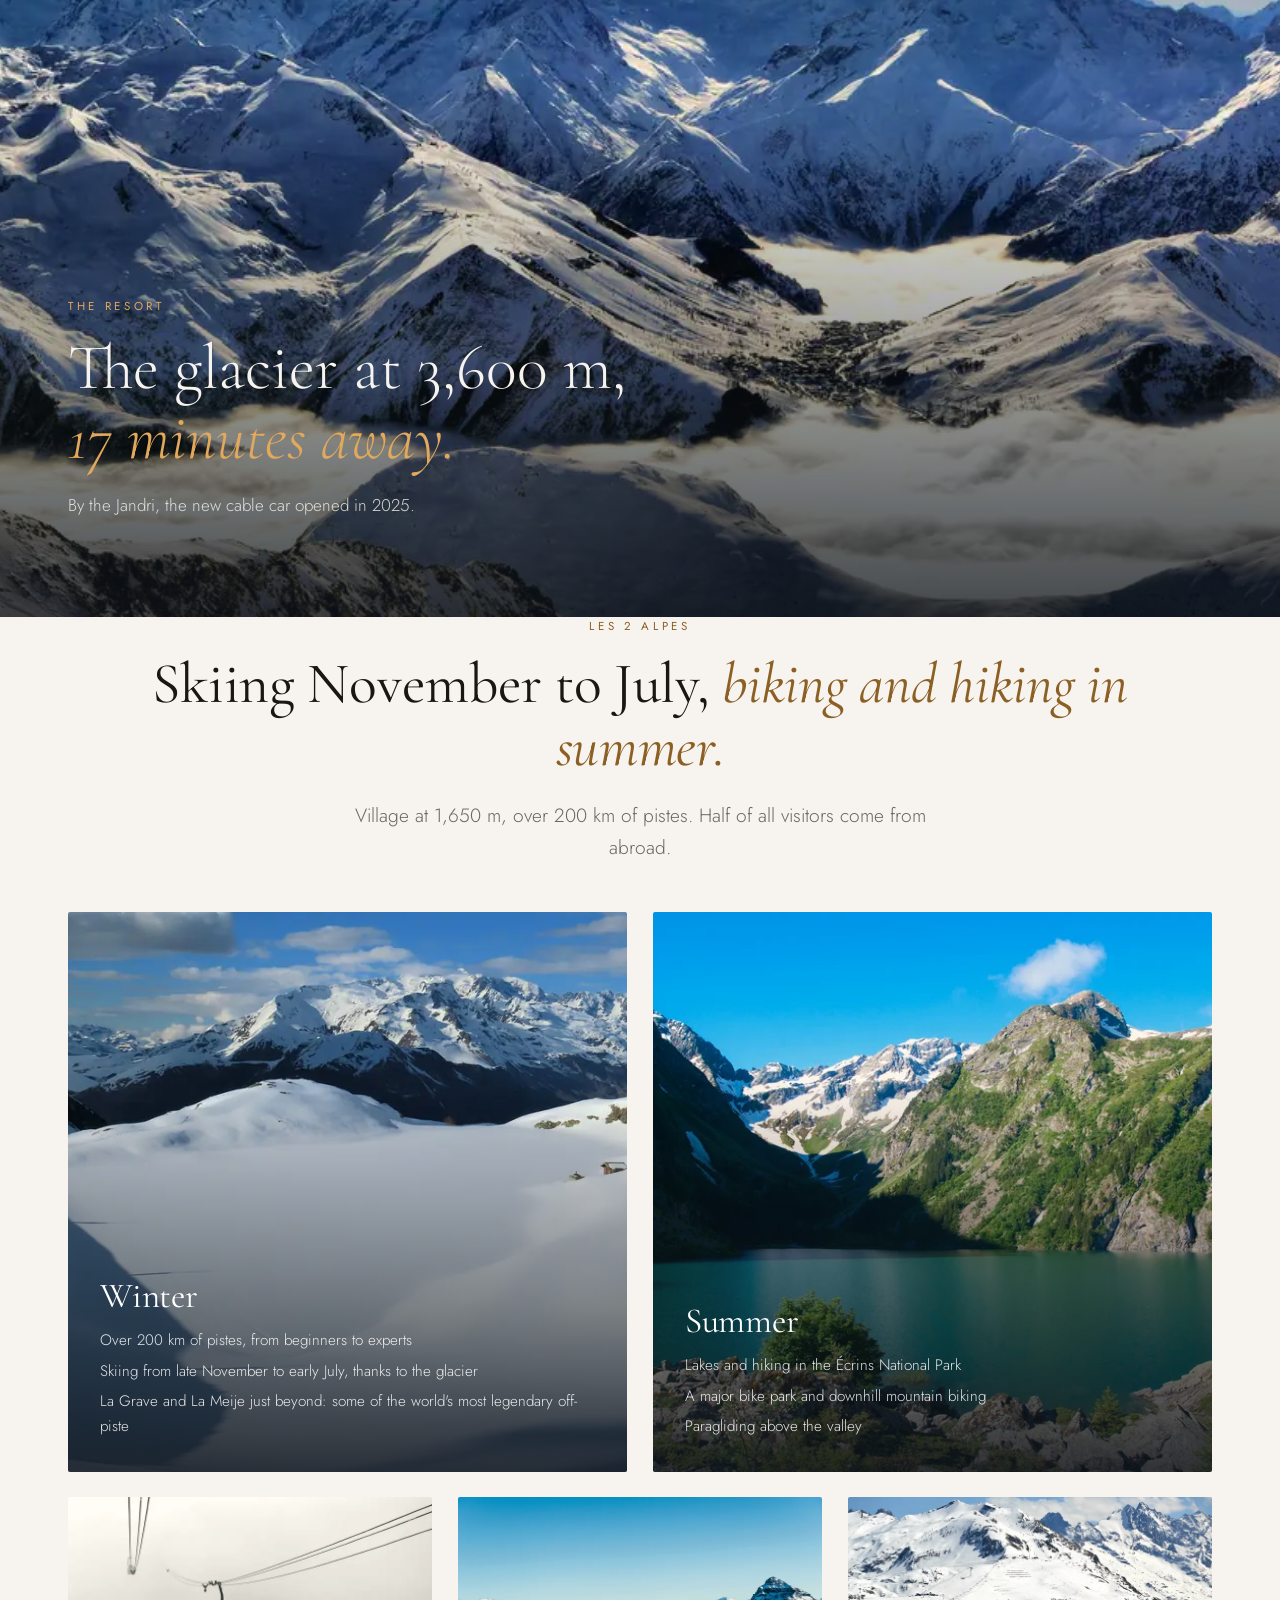
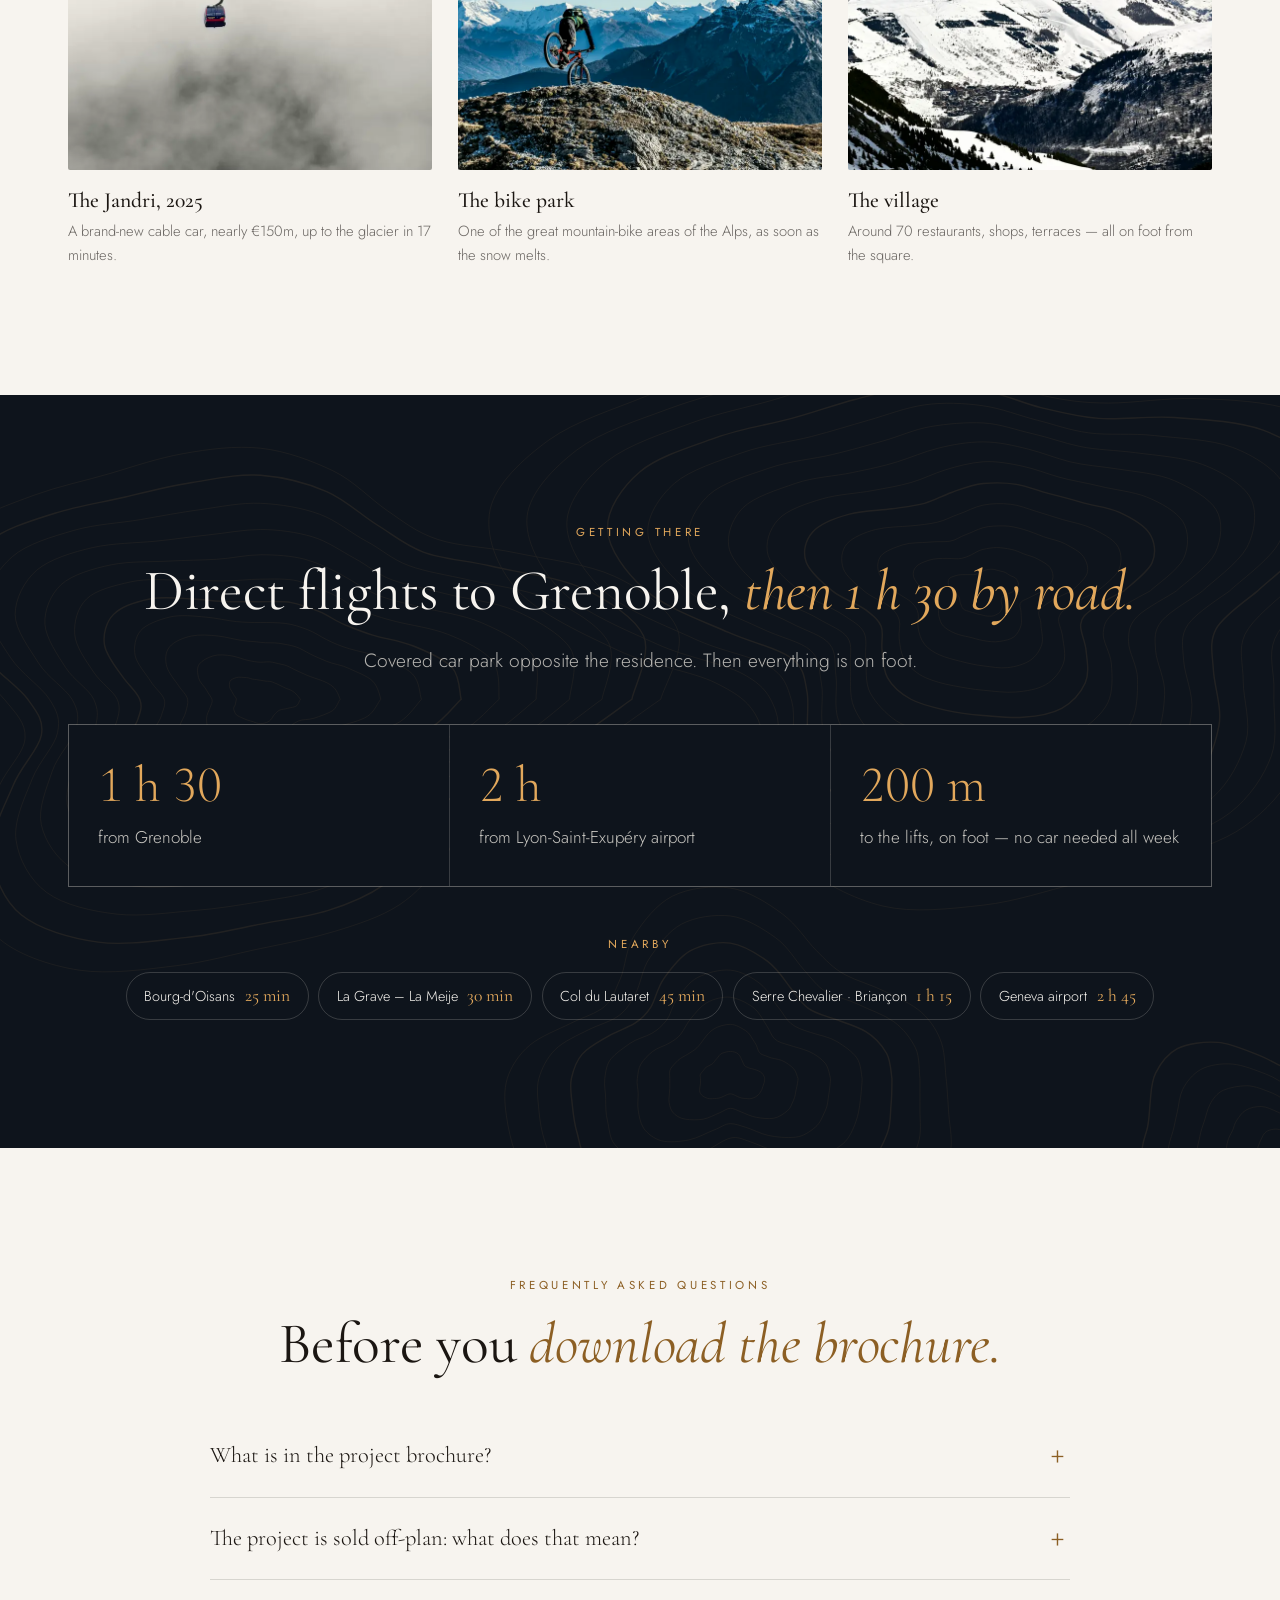
==== commit 7755e218: "Accueil : nouveau titre (cœur des 2 Alpes, pistes et restaurants), sans la ligne « Les Airelles » Co" ====
--- a/index.html
+++ b/index.html
@@ -97,8 +97,7 @@
   <div class="hero__content hero__grid">
     <div class="hero__left">
       <p class="hero__kicker"><span>Les 2 Alpes</span><span>Immobilier d'exception</span></p>
-      <div class="hero__name">Les Airelles</div>
-      <h1>Votre appartement premium<br />à <em>200&nbsp;m des pistes</em>.</h1>
+      <h1>Un appartement neuf au cœur des 2&nbsp;Alpes&nbsp;: <em>les pistes à 200&nbsp;m, les restaurants au pied de l'immeuble.</em></h1>
       <p class="hero__sub">Place de Venosc · 11 appartements neufs de 59 à 140 m² · De 525&nbsp;000&nbsp;€ à 1&nbsp;255&nbsp;000&nbsp;€ HT.</p>
       <ul class="hero__features">
           <li><svg width="15" height="15" viewBox="0 0 24 24" fill="none" stroke="currentColor" stroke-width="2" aria-hidden="true"><path d="M20 6L9 17l-5-5"/></svg>Cœur historique des 2 Alpes · Remontées à 200 m</li>
--- a/styles.css
+++ b/styles.css
@@ -880,3 +880,7 @@
 .legal__body h2 { font-family: var(--serif); font-weight: 400; font-size: 1.5rem; margin: 2.2rem 0 0.6rem; }
 .legal__body p { line-height: 1.7; margin: 0 0 0.8rem; }
 .legal__body a { color: var(--miel); }
+
+/* ---------- Accueil : titre long sur une phrase ---------- */
+.hero h1 { font-size: clamp(2.1rem, 3.3vw, 3.3rem); line-height: 1.12; max-width: 22ch; }
+@media (max-width: 768px) { .hero h1 { font-size: clamp(1.75rem, 7.4vw, 2.1rem); } }
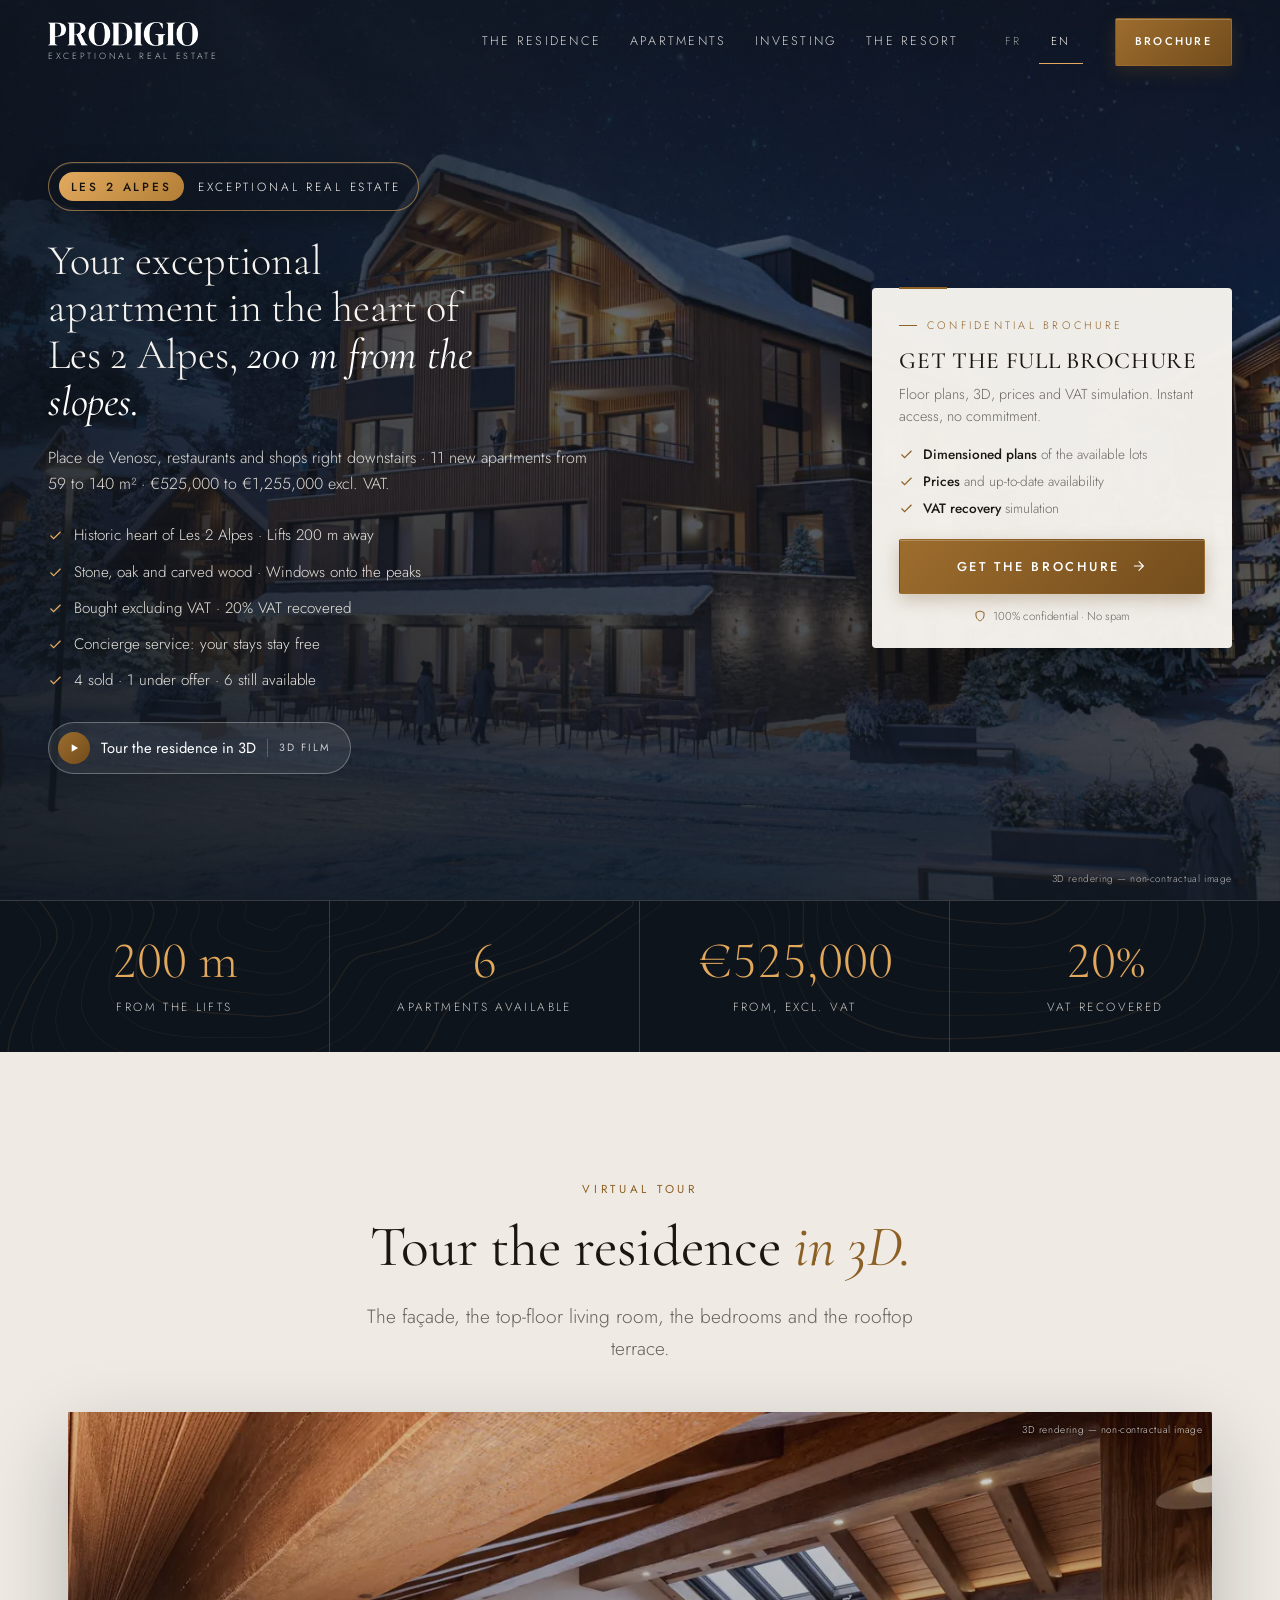
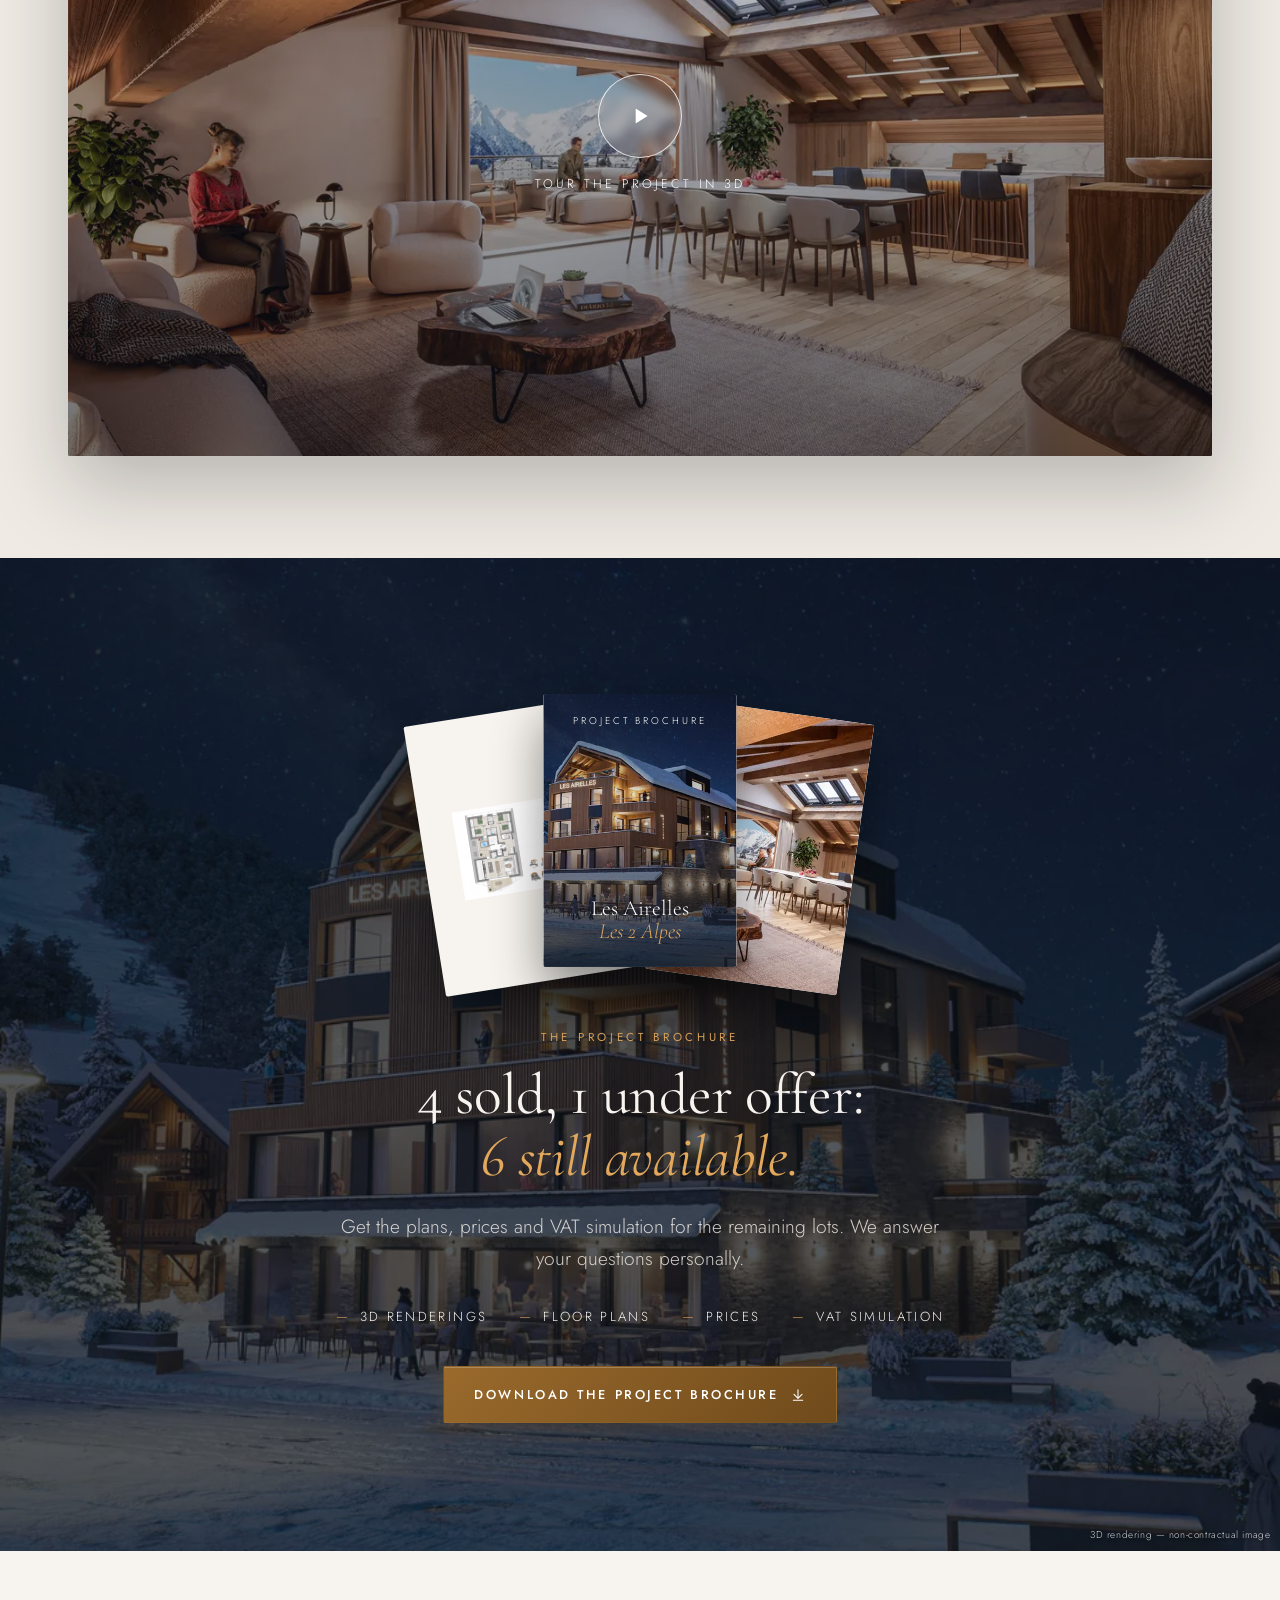
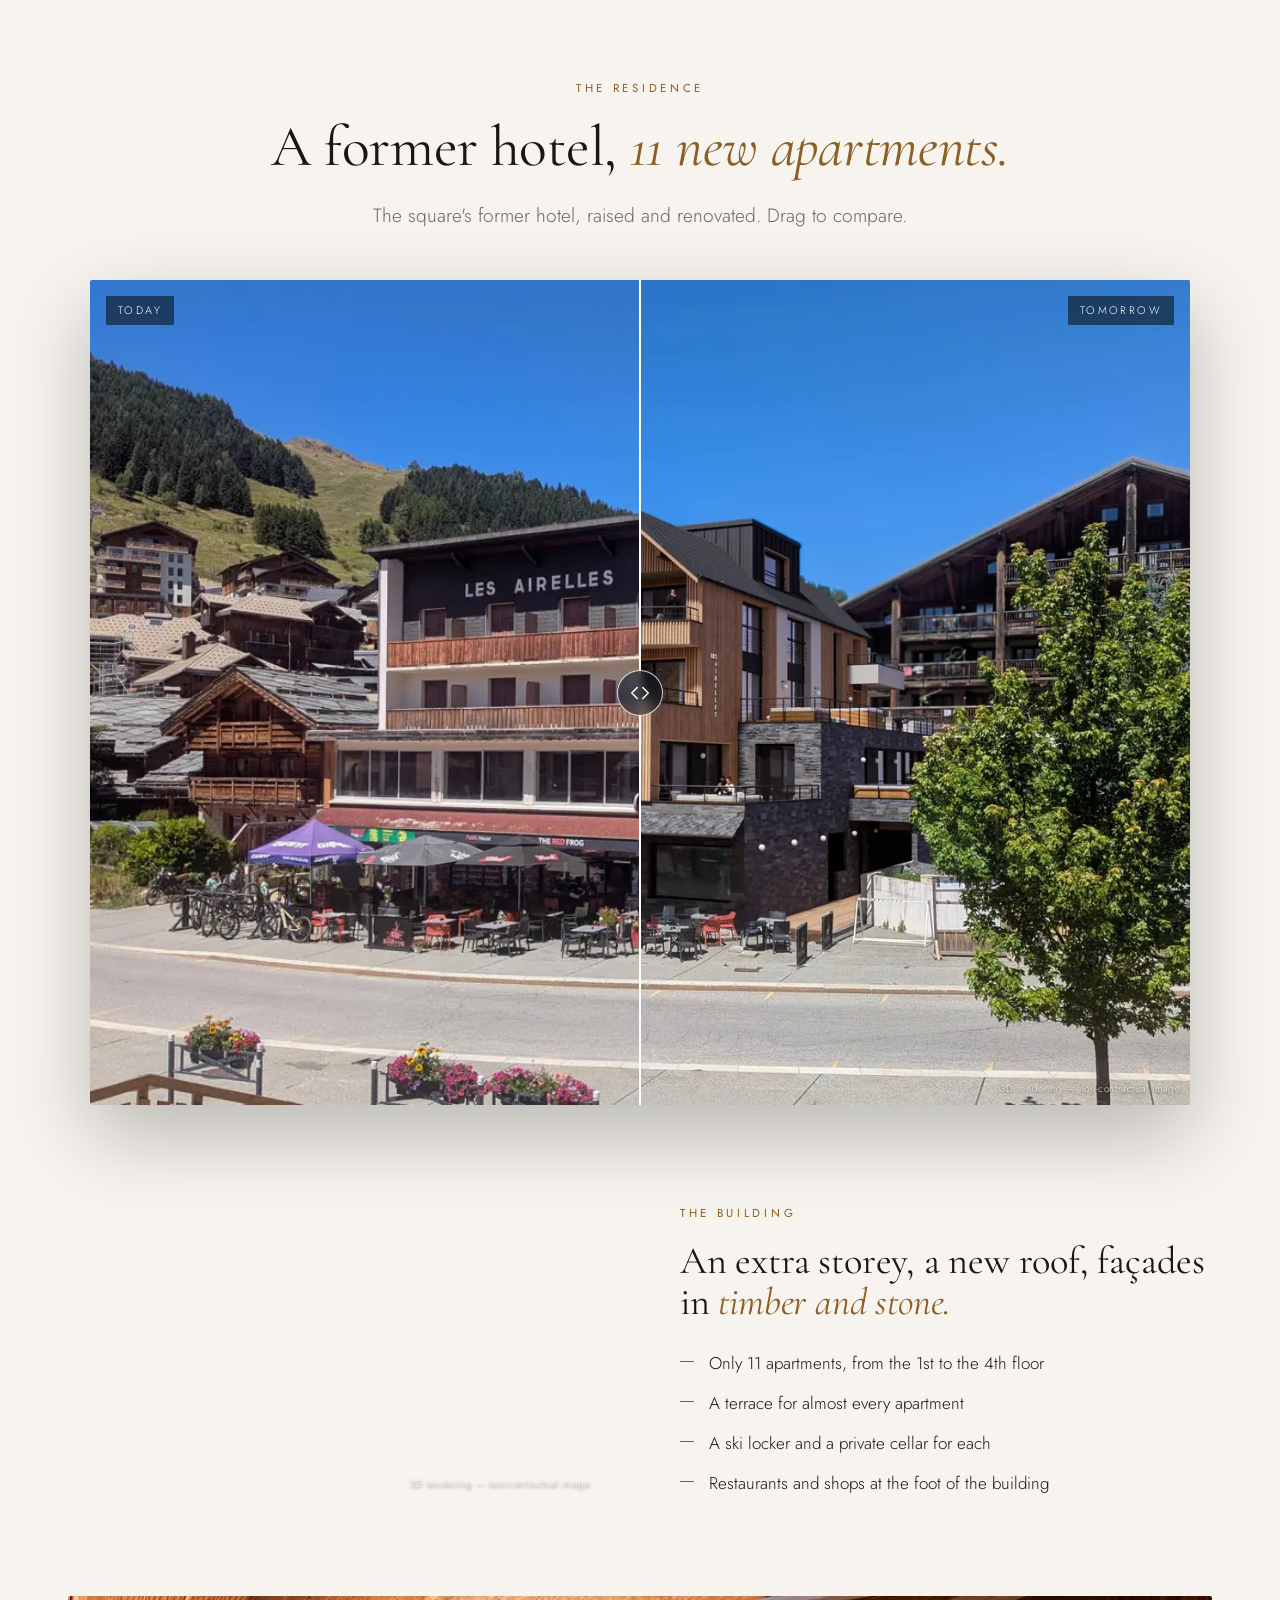
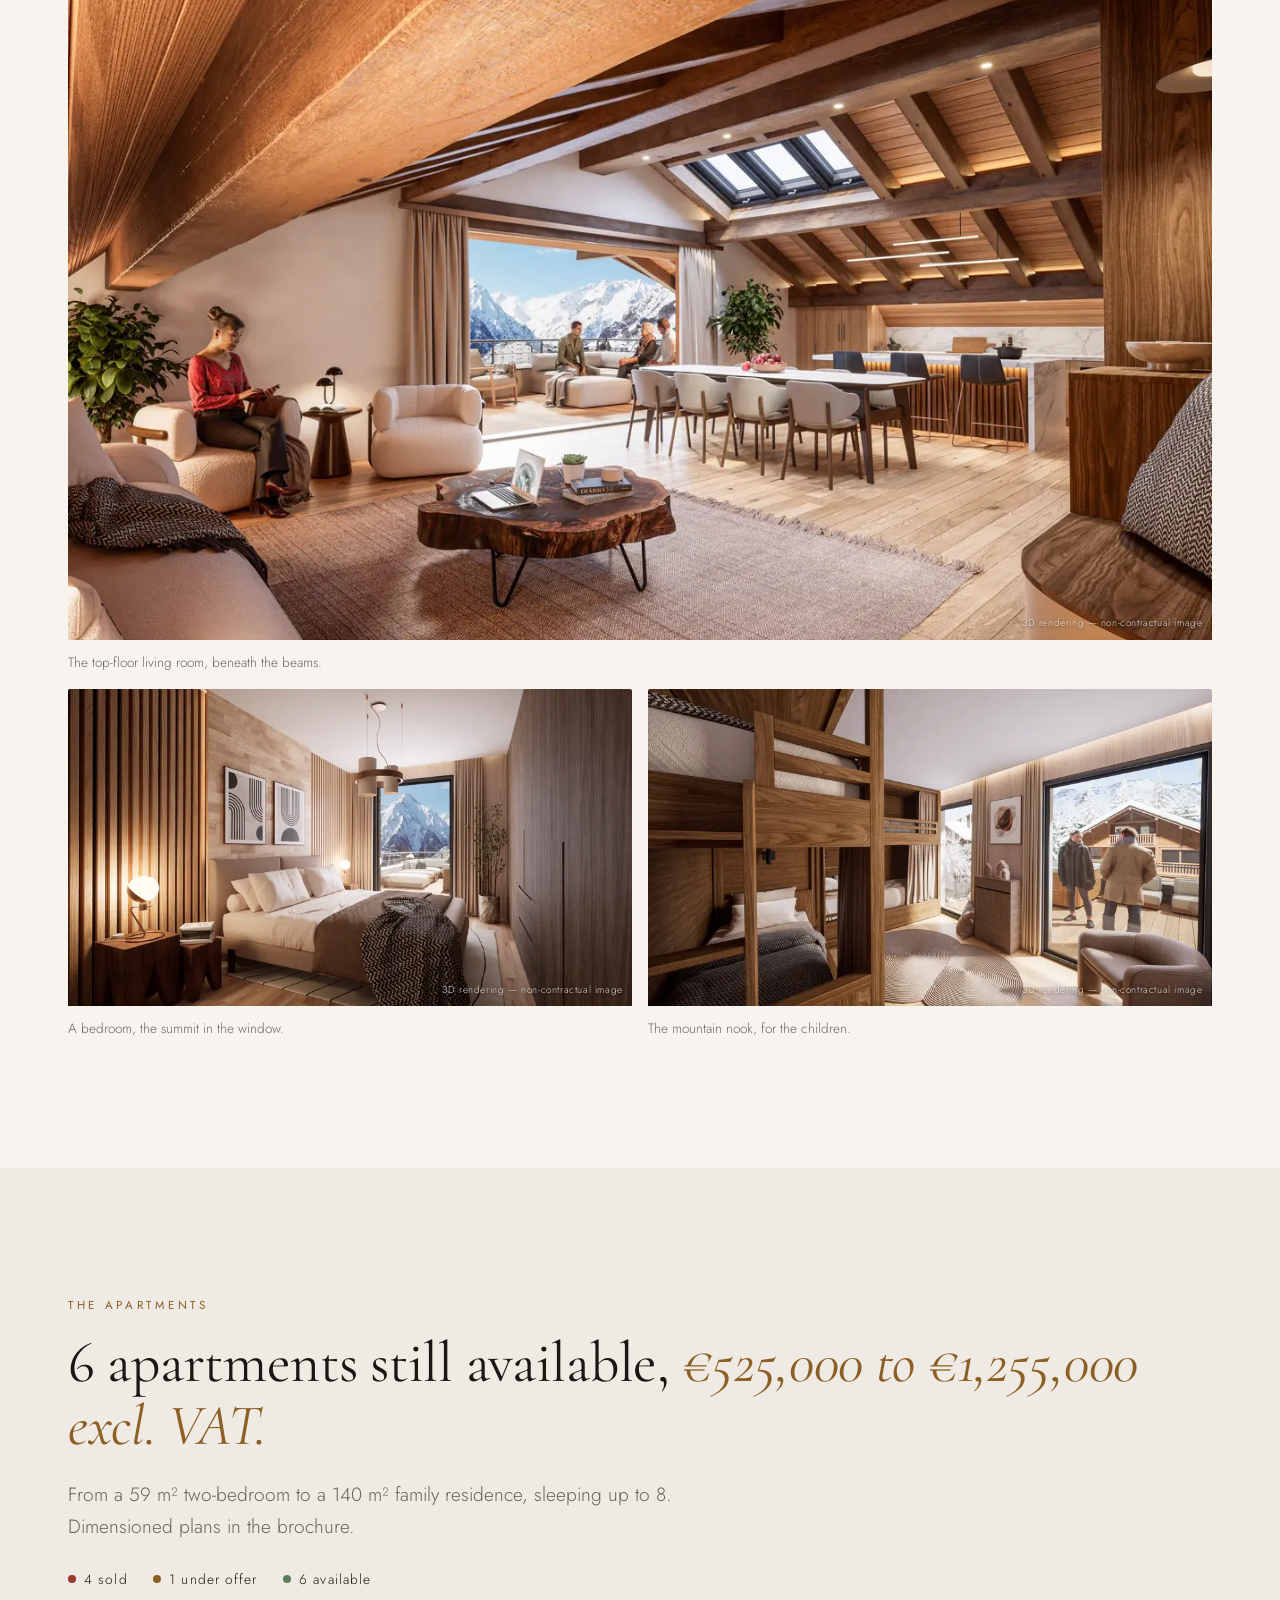
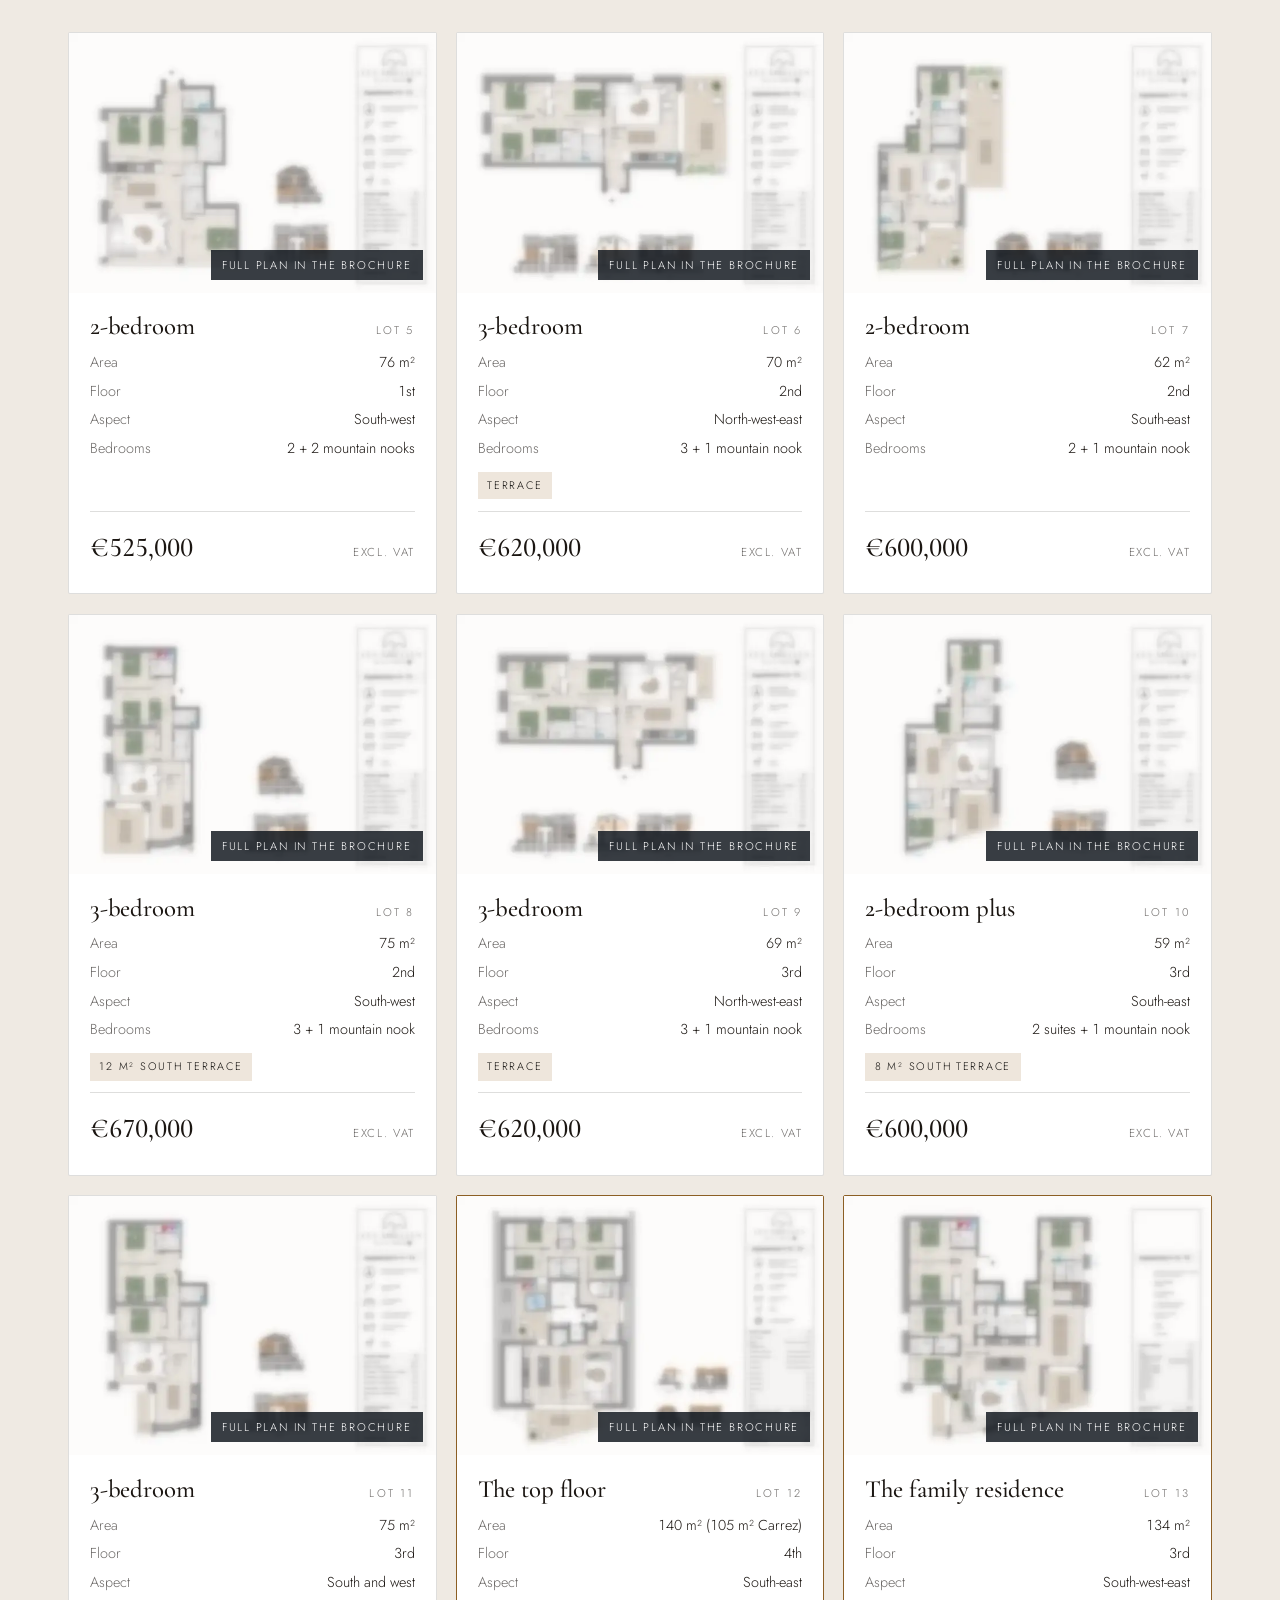
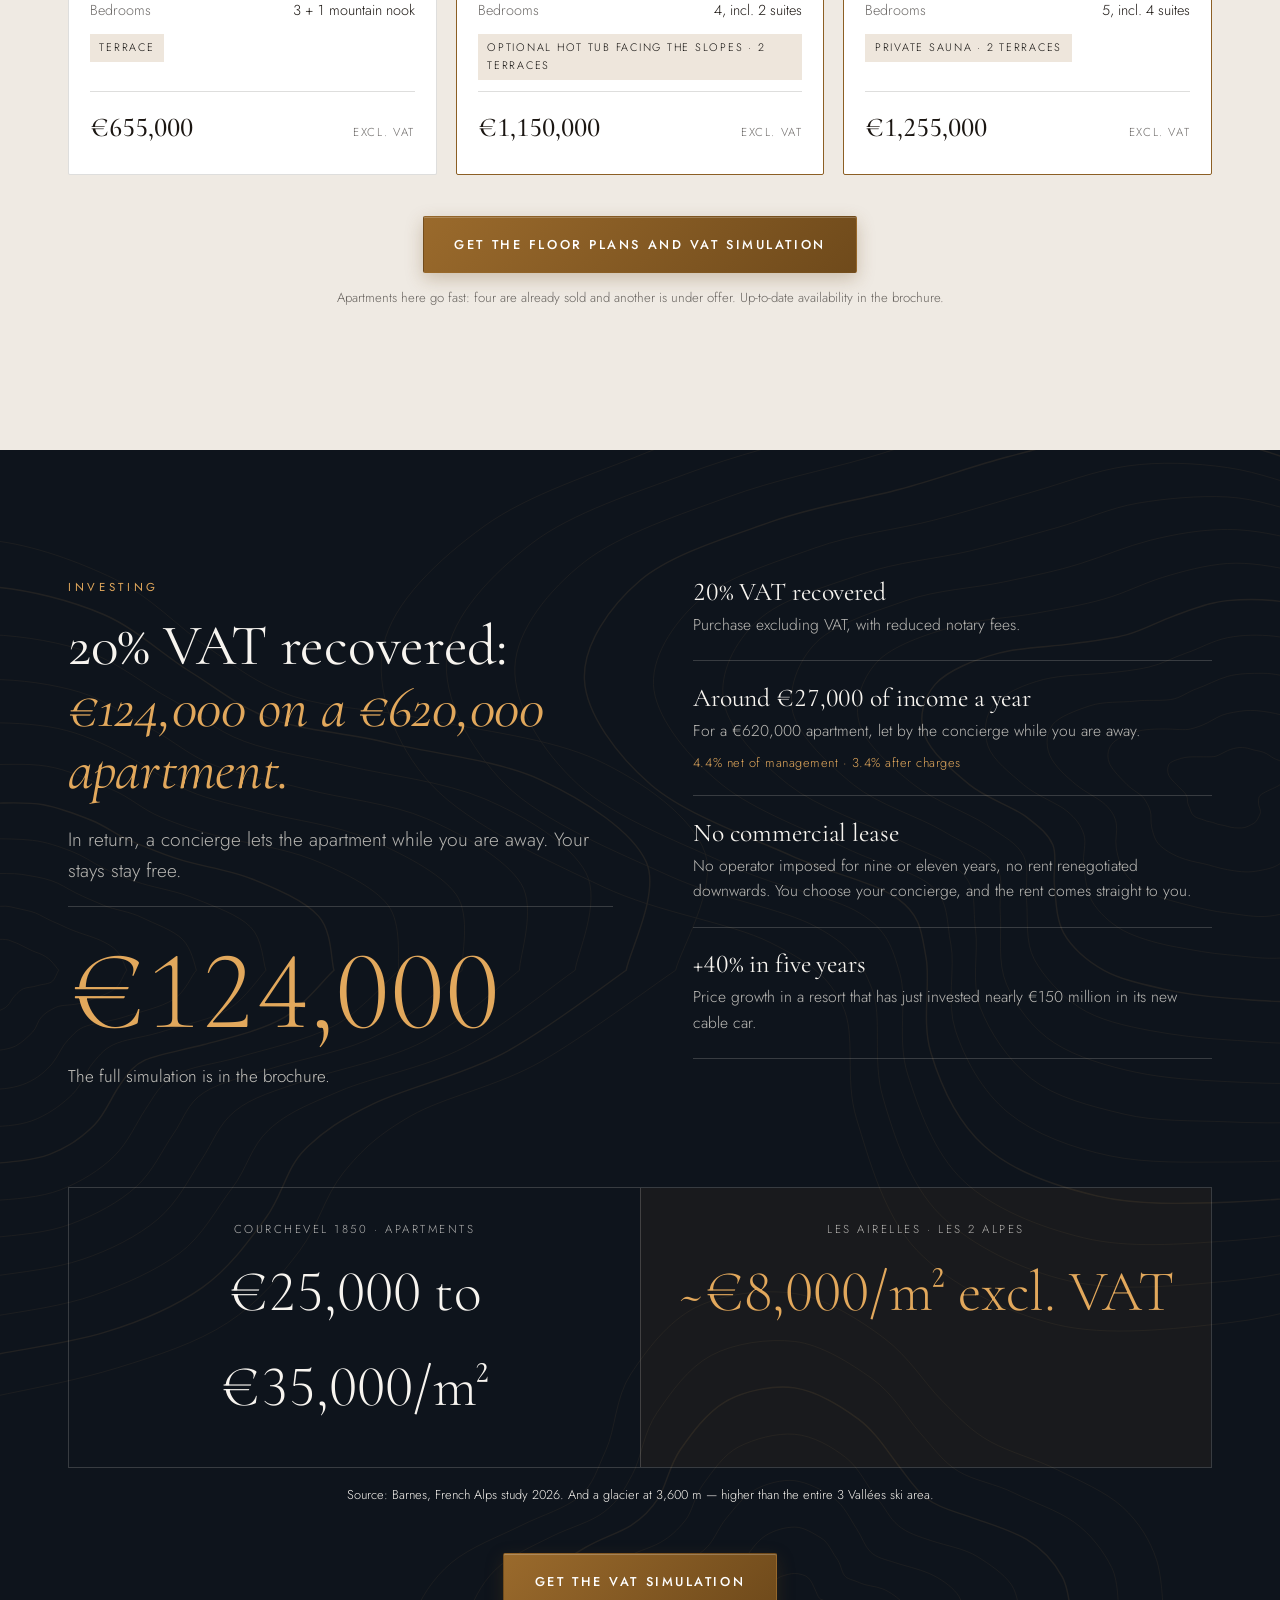
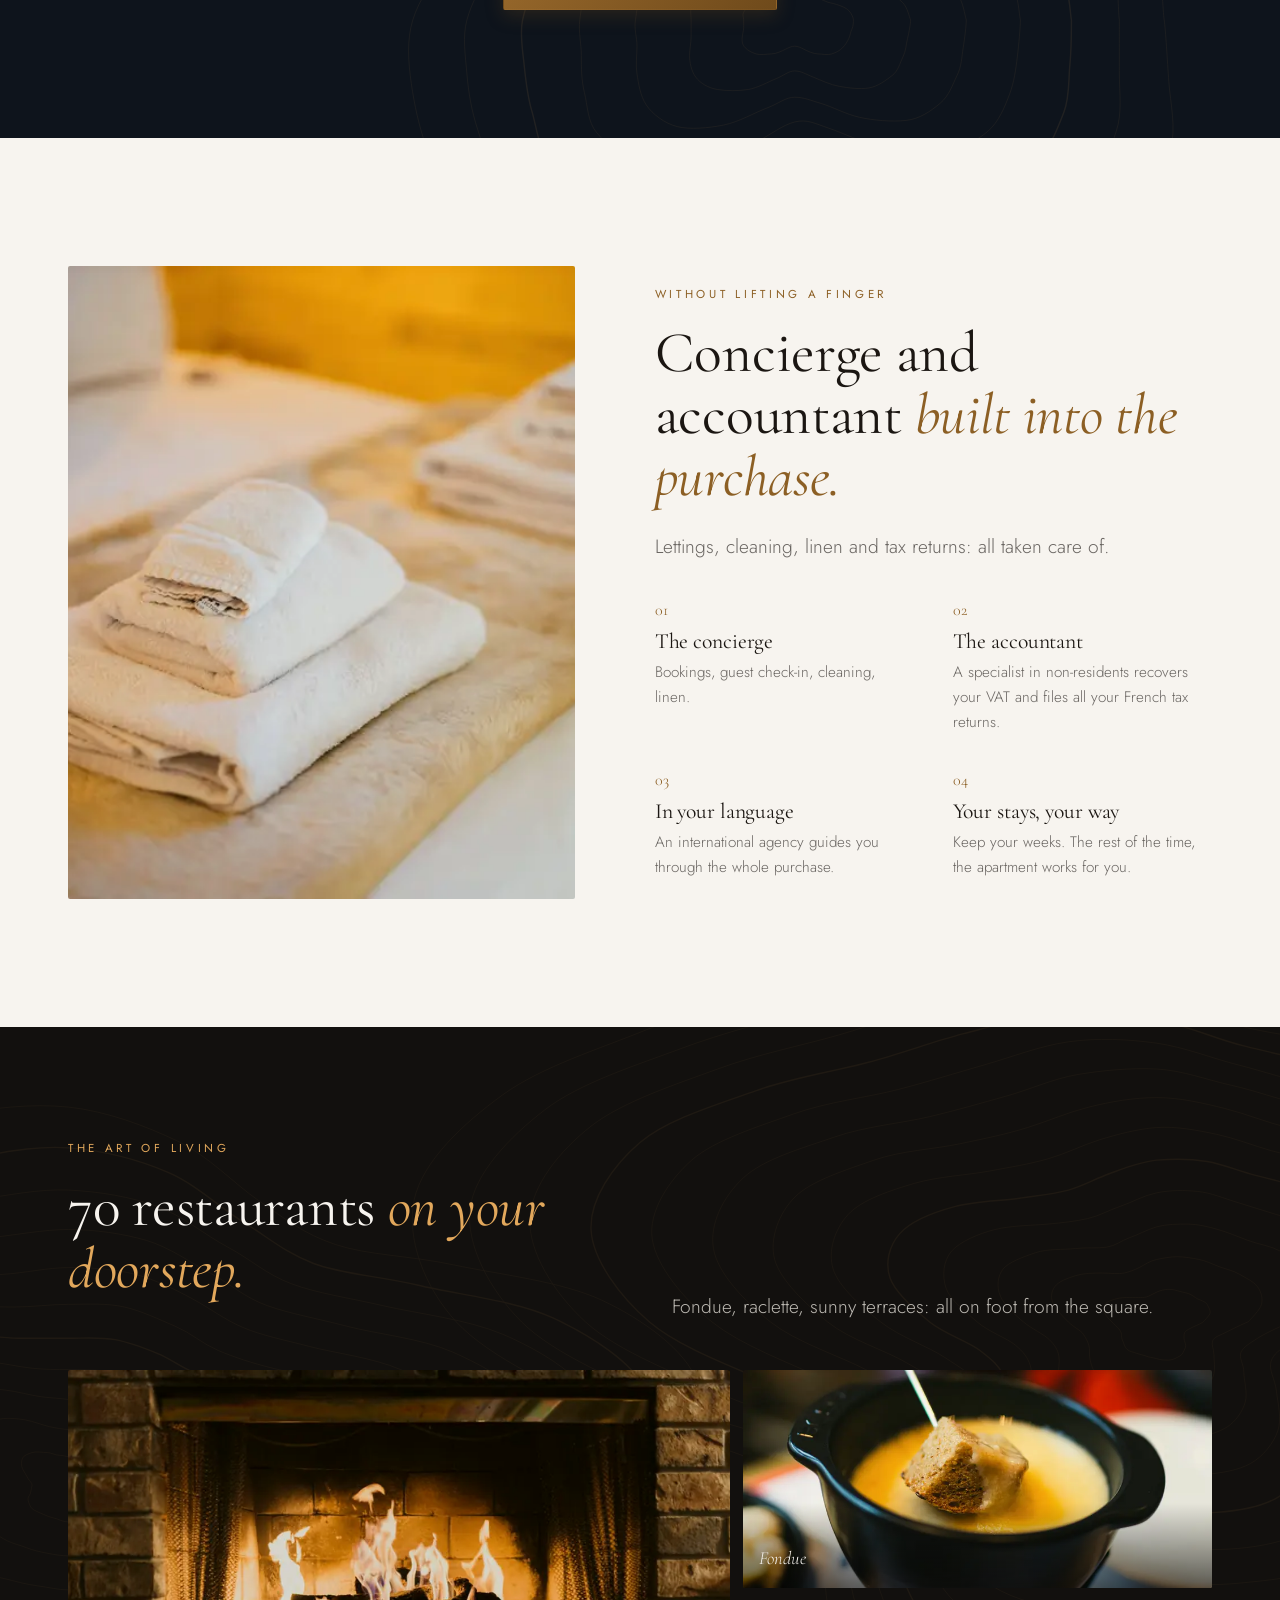
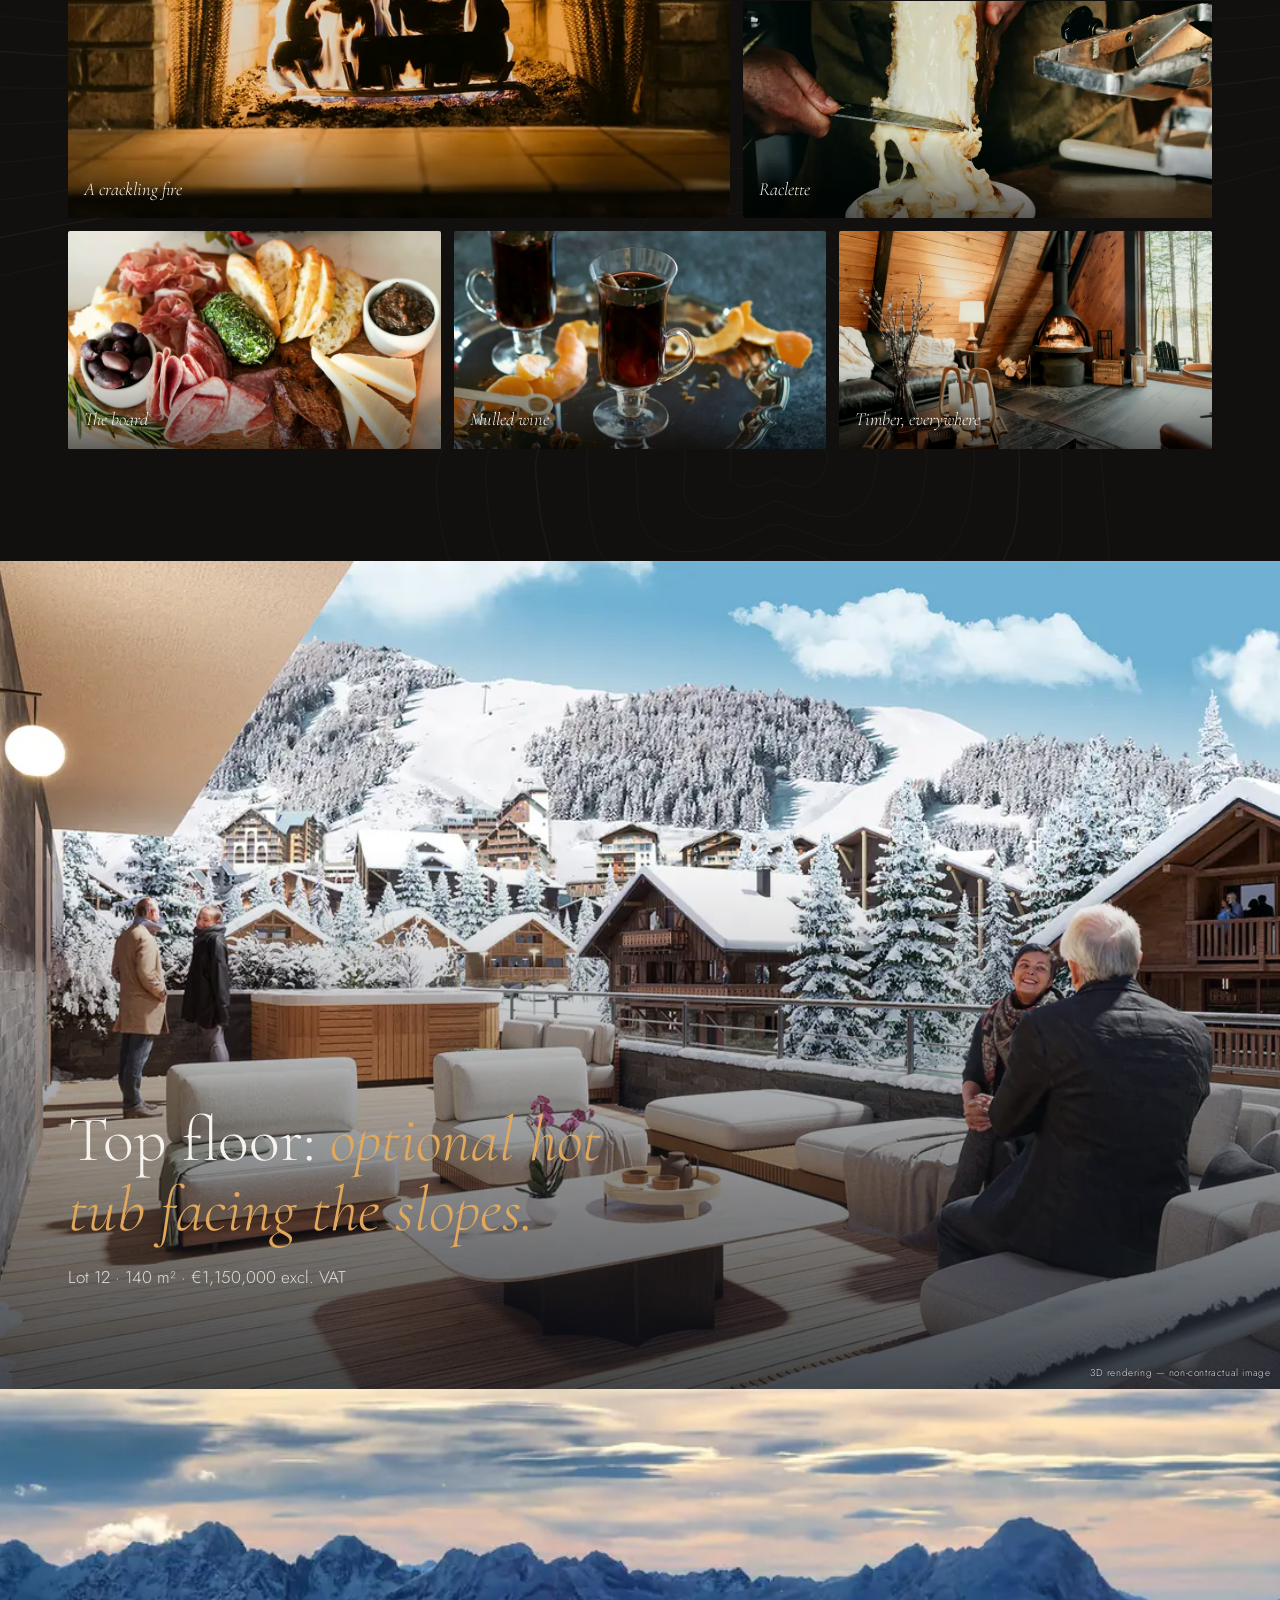
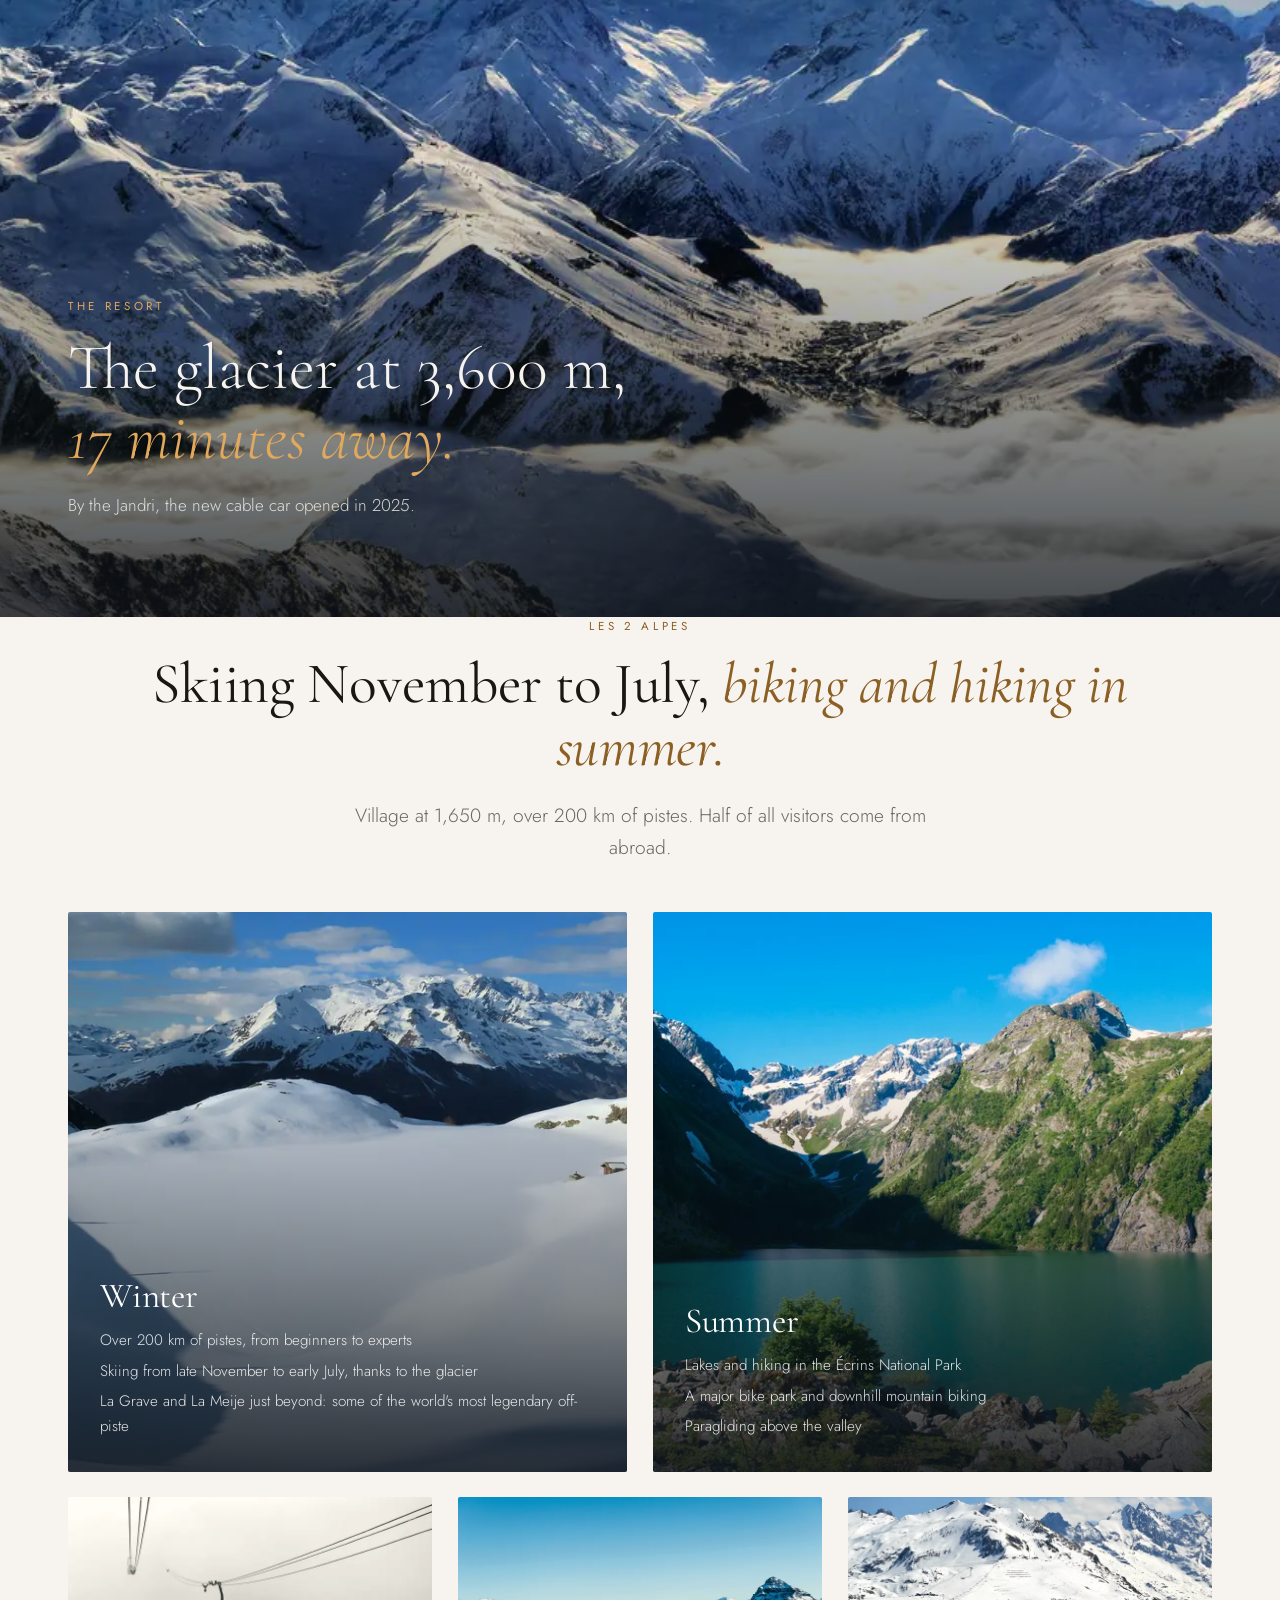
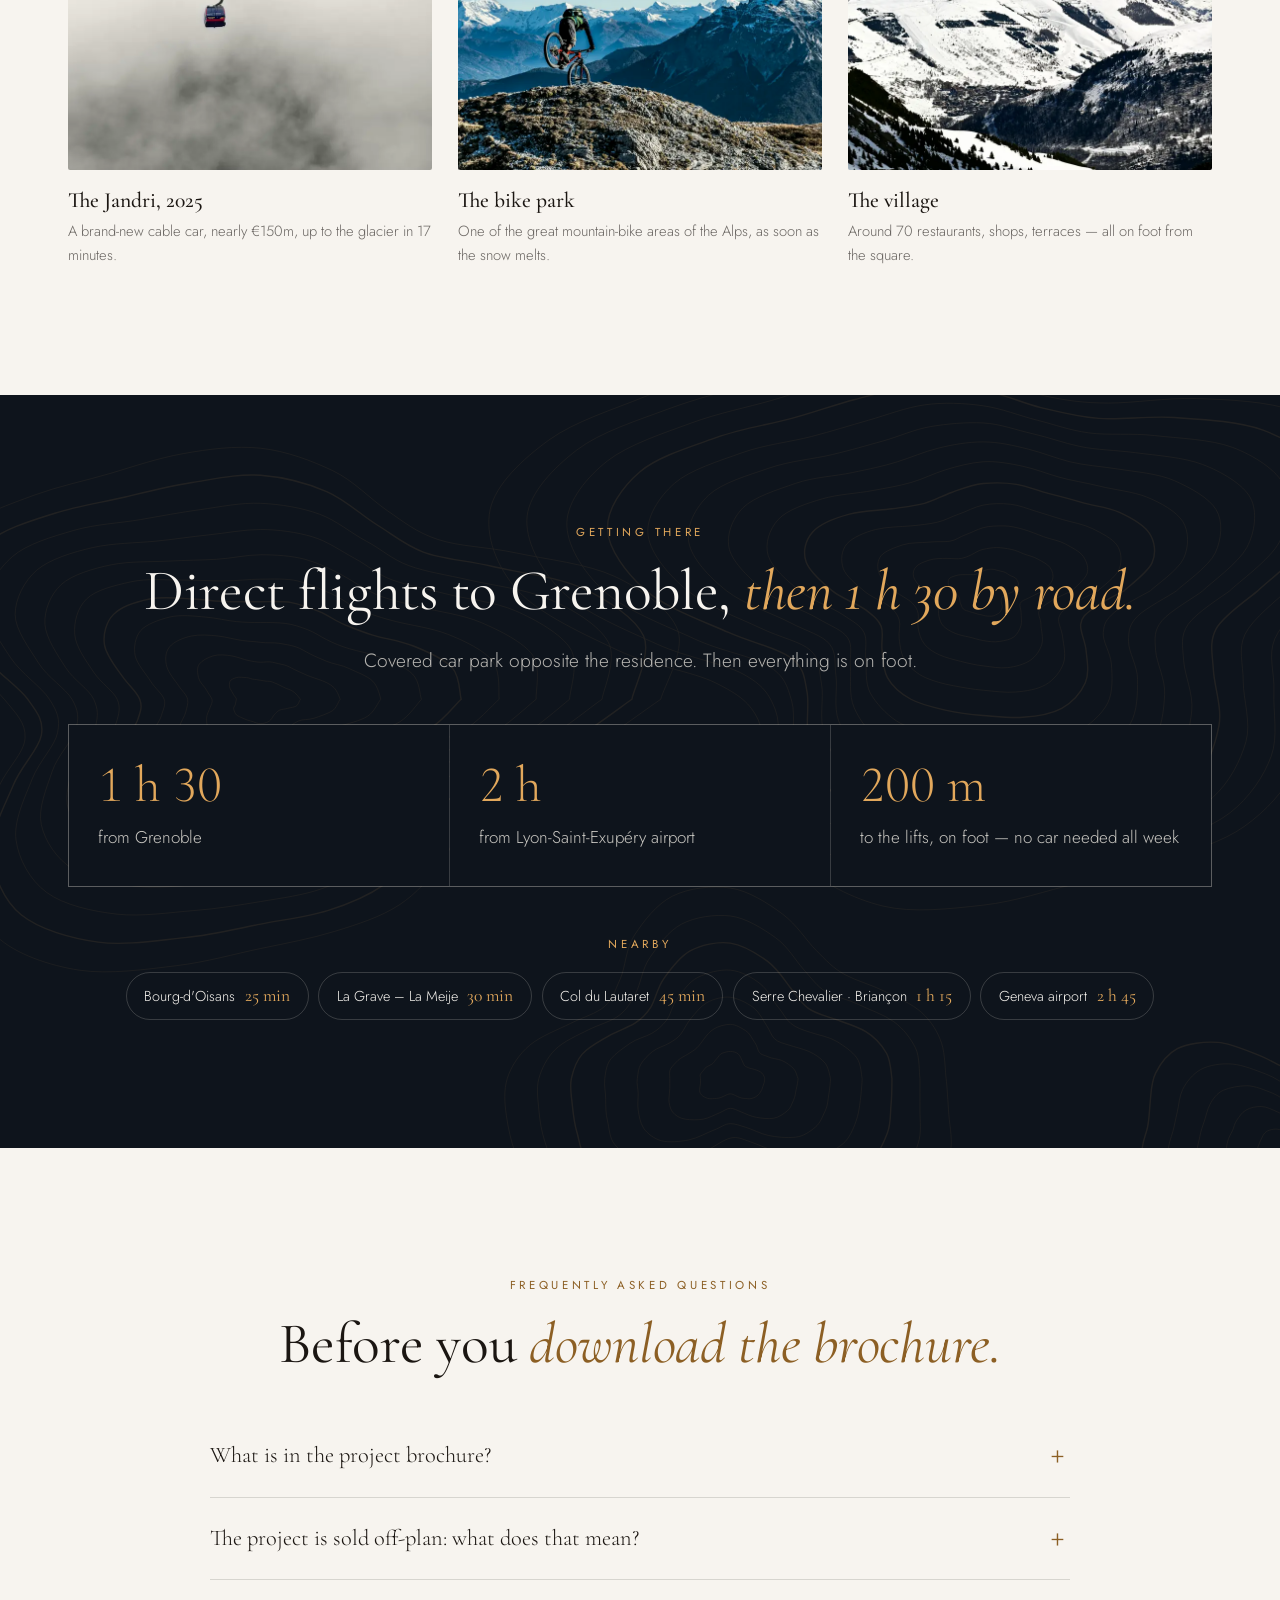
==== commit 86a41542: "Accueil : « Votre appartement d'exception au cœur des 2 Alpes, à 200 m des pistes » Co-Authored-By: " ====
--- a/index.html
+++ b/index.html
@@ -97,8 +97,8 @@
   <div class="hero__content hero__grid">
     <div class="hero__left">
       <p class="hero__kicker"><span>Les 2 Alpes</span><span>Immobilier d'exception</span></p>
-      <h1>Un appartement neuf au cœur des 2&nbsp;Alpes&nbsp;: <em>les pistes à 200&nbsp;m, les restaurants au pied de l'immeuble.</em></h1>
-      <p class="hero__sub">Place de Venosc · 11 appartements neufs de 59 à 140 m² · De 525&nbsp;000&nbsp;€ à 1&nbsp;255&nbsp;000&nbsp;€ HT.</p>
+      <h1>Votre appartement d’exception au cœur des 2&nbsp;Alpes, <em>à 200&nbsp;m des pistes.</em></h1>
+      <p class="hero__sub">Place de Venosc, restaurants et boutiques au pied de l'immeuble · 11 appartements neufs de 59 à 140 m² · De 525&nbsp;000&nbsp;€ à 1&nbsp;255&nbsp;000&nbsp;€ HT.</p>
       <ul class="hero__features">
           <li><svg width="15" height="15" viewBox="0 0 24 24" fill="none" stroke="currentColor" stroke-width="2" aria-hidden="true"><path d="M20 6L9 17l-5-5"/></svg>Cœur historique des 2 Alpes · Remontées à 200 m</li>
           <li><svg width="15" height="15" viewBox="0 0 24 24" fill="none" stroke="currentColor" stroke-width="2" aria-hidden="true"><path d="M20 6L9 17l-5-5"/></svg>Pierre, chêne et bois sculpté · Baies sur les sommets</li>
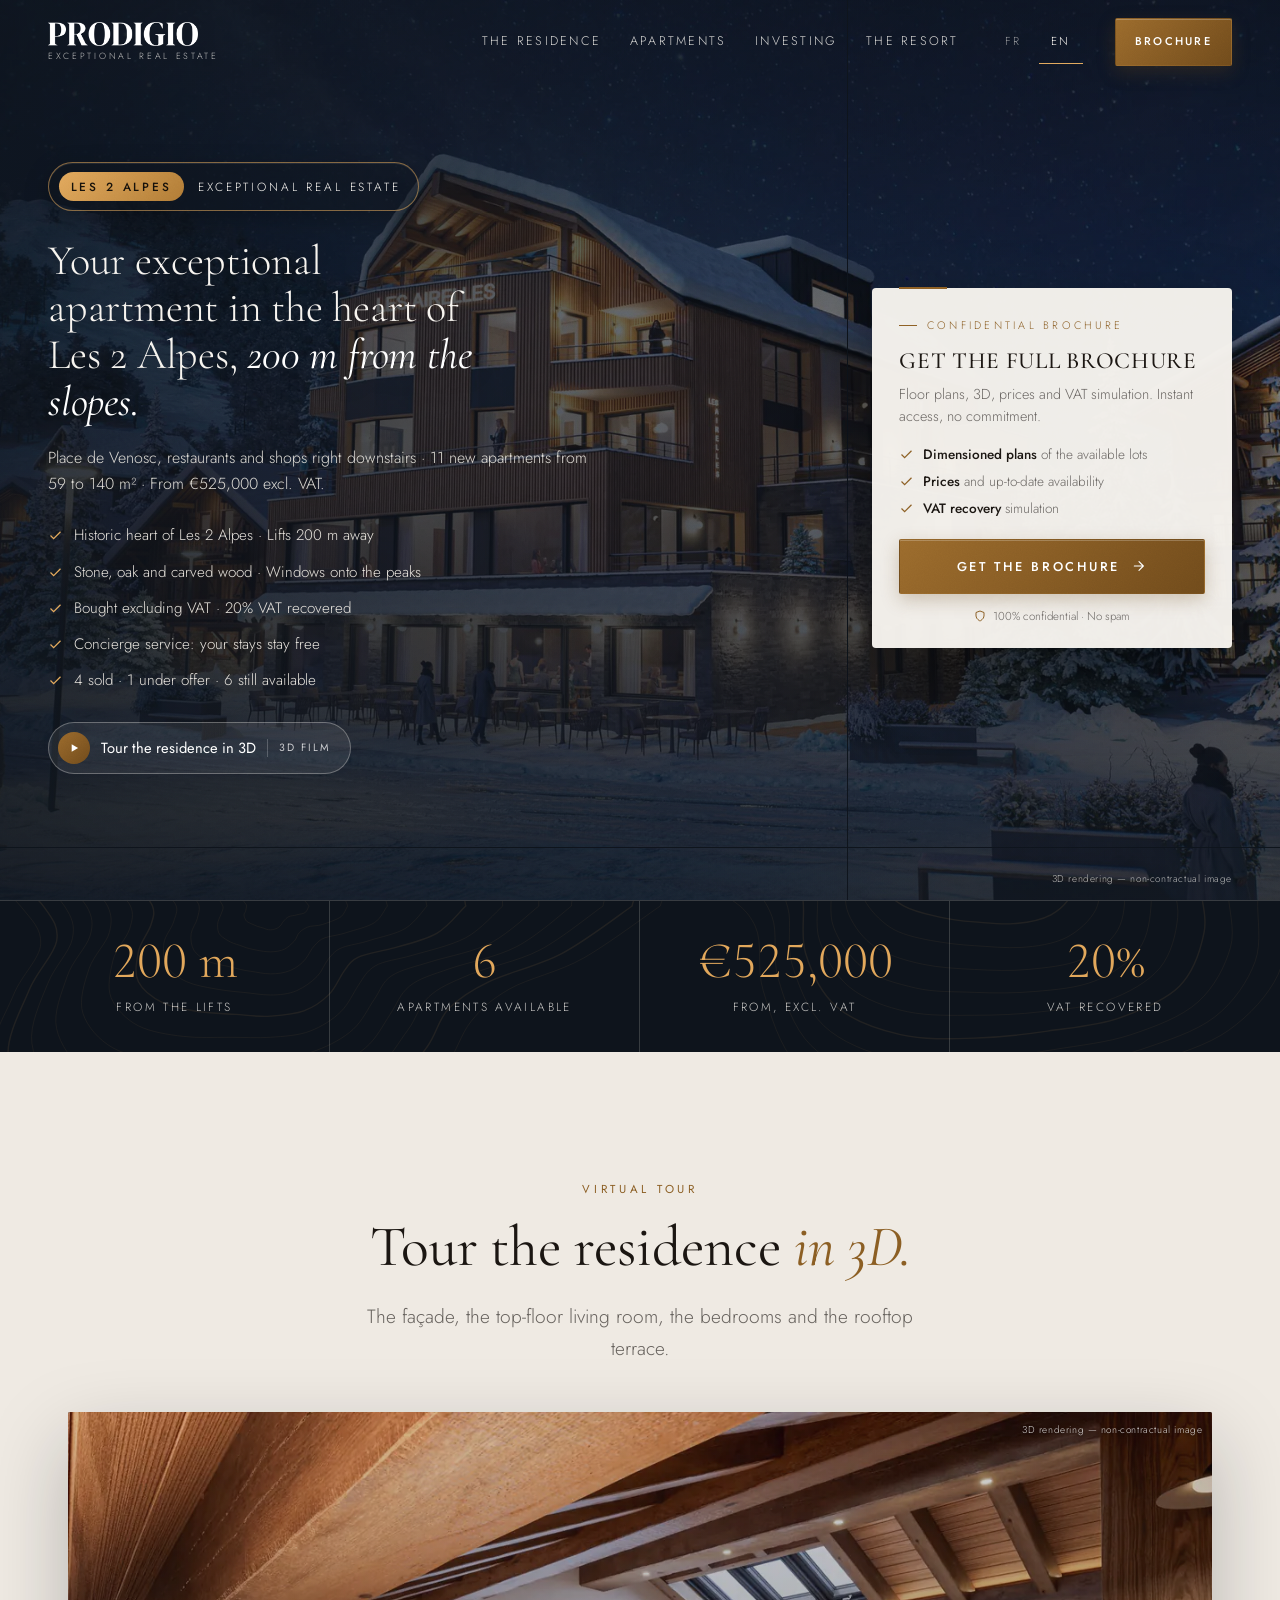
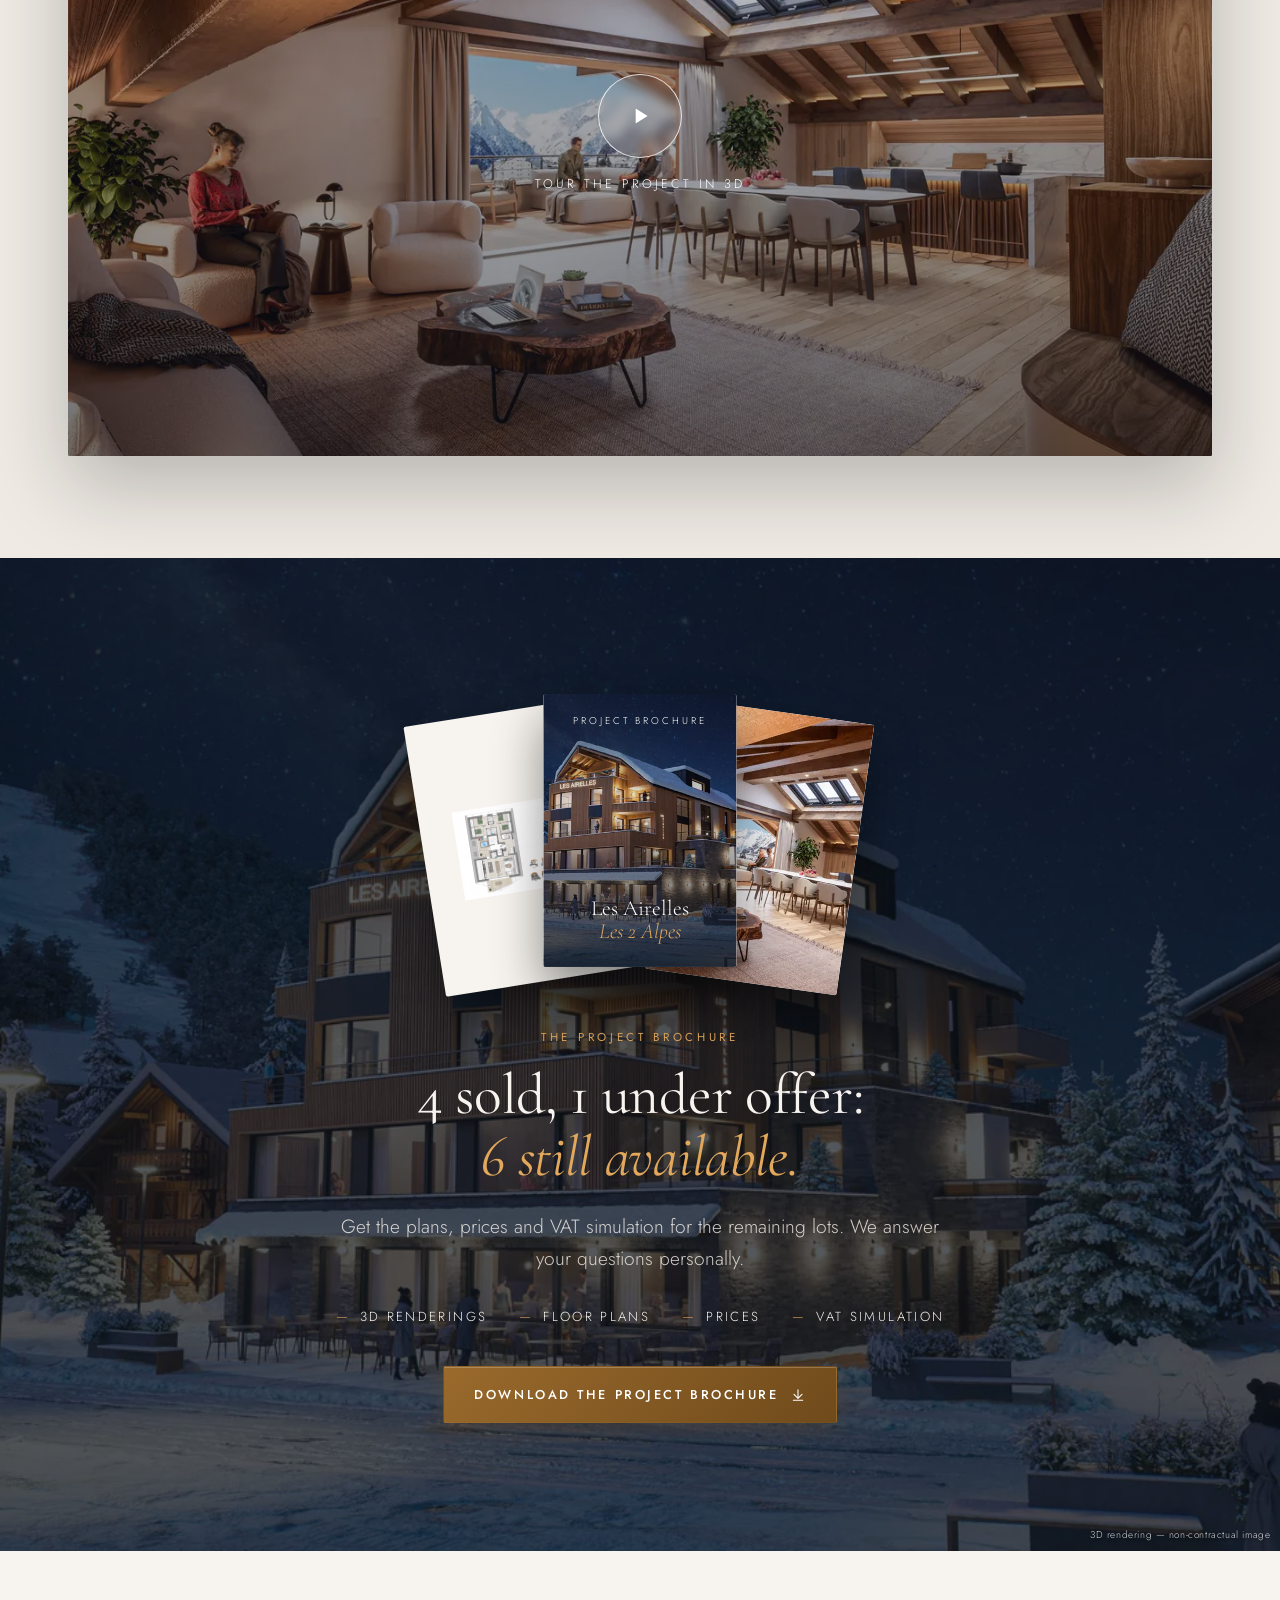
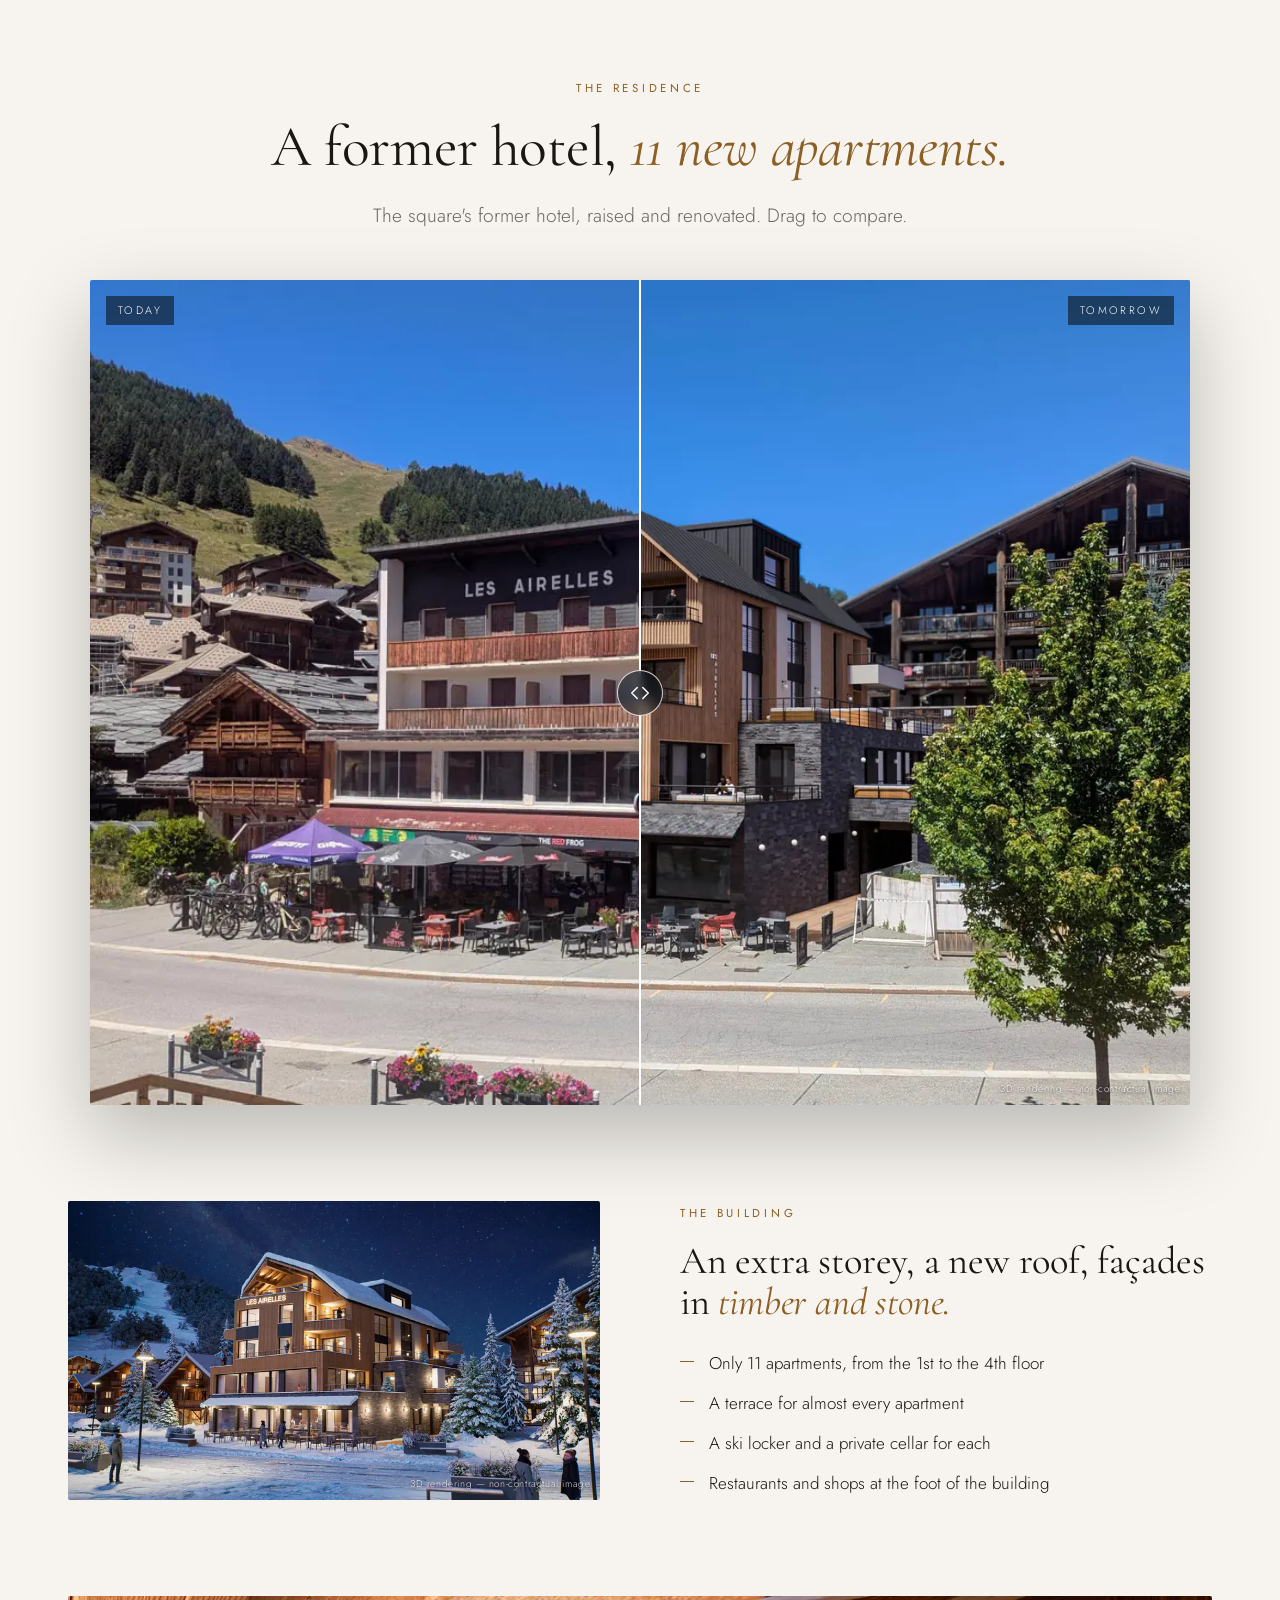
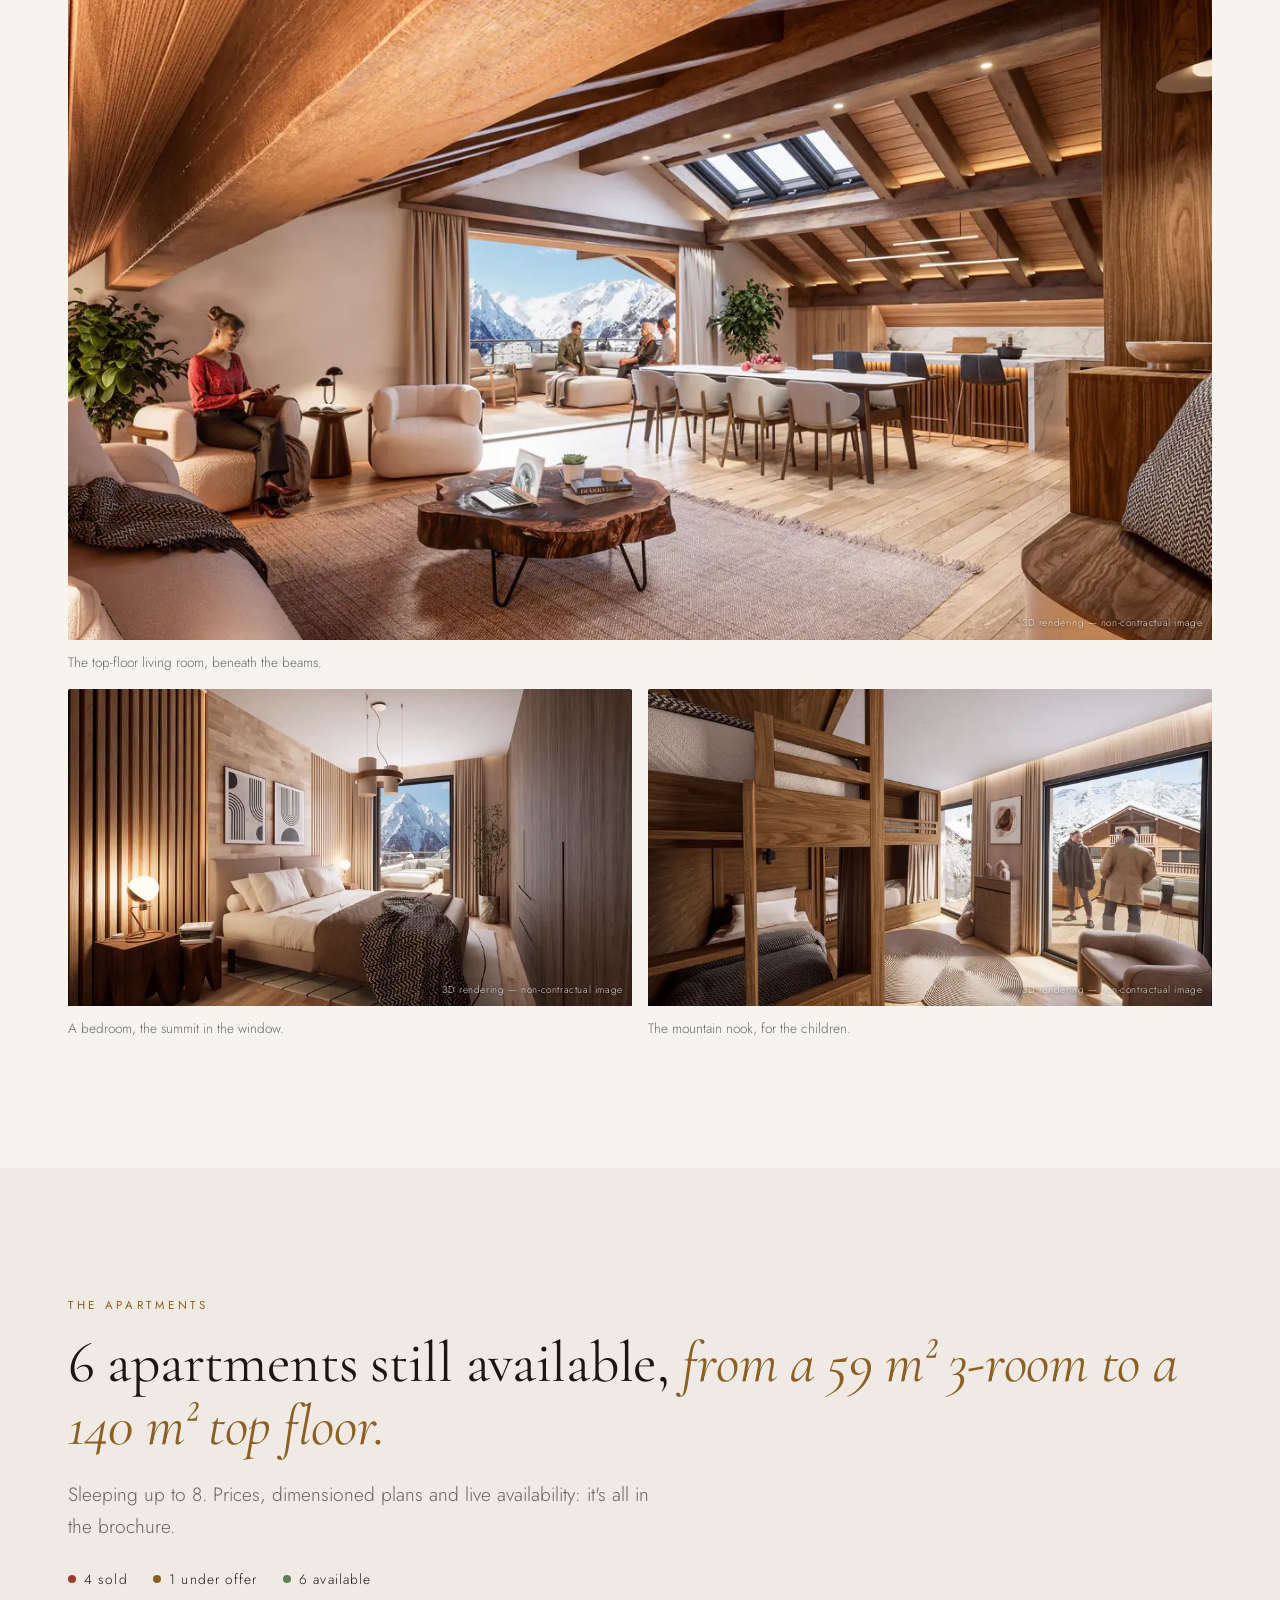
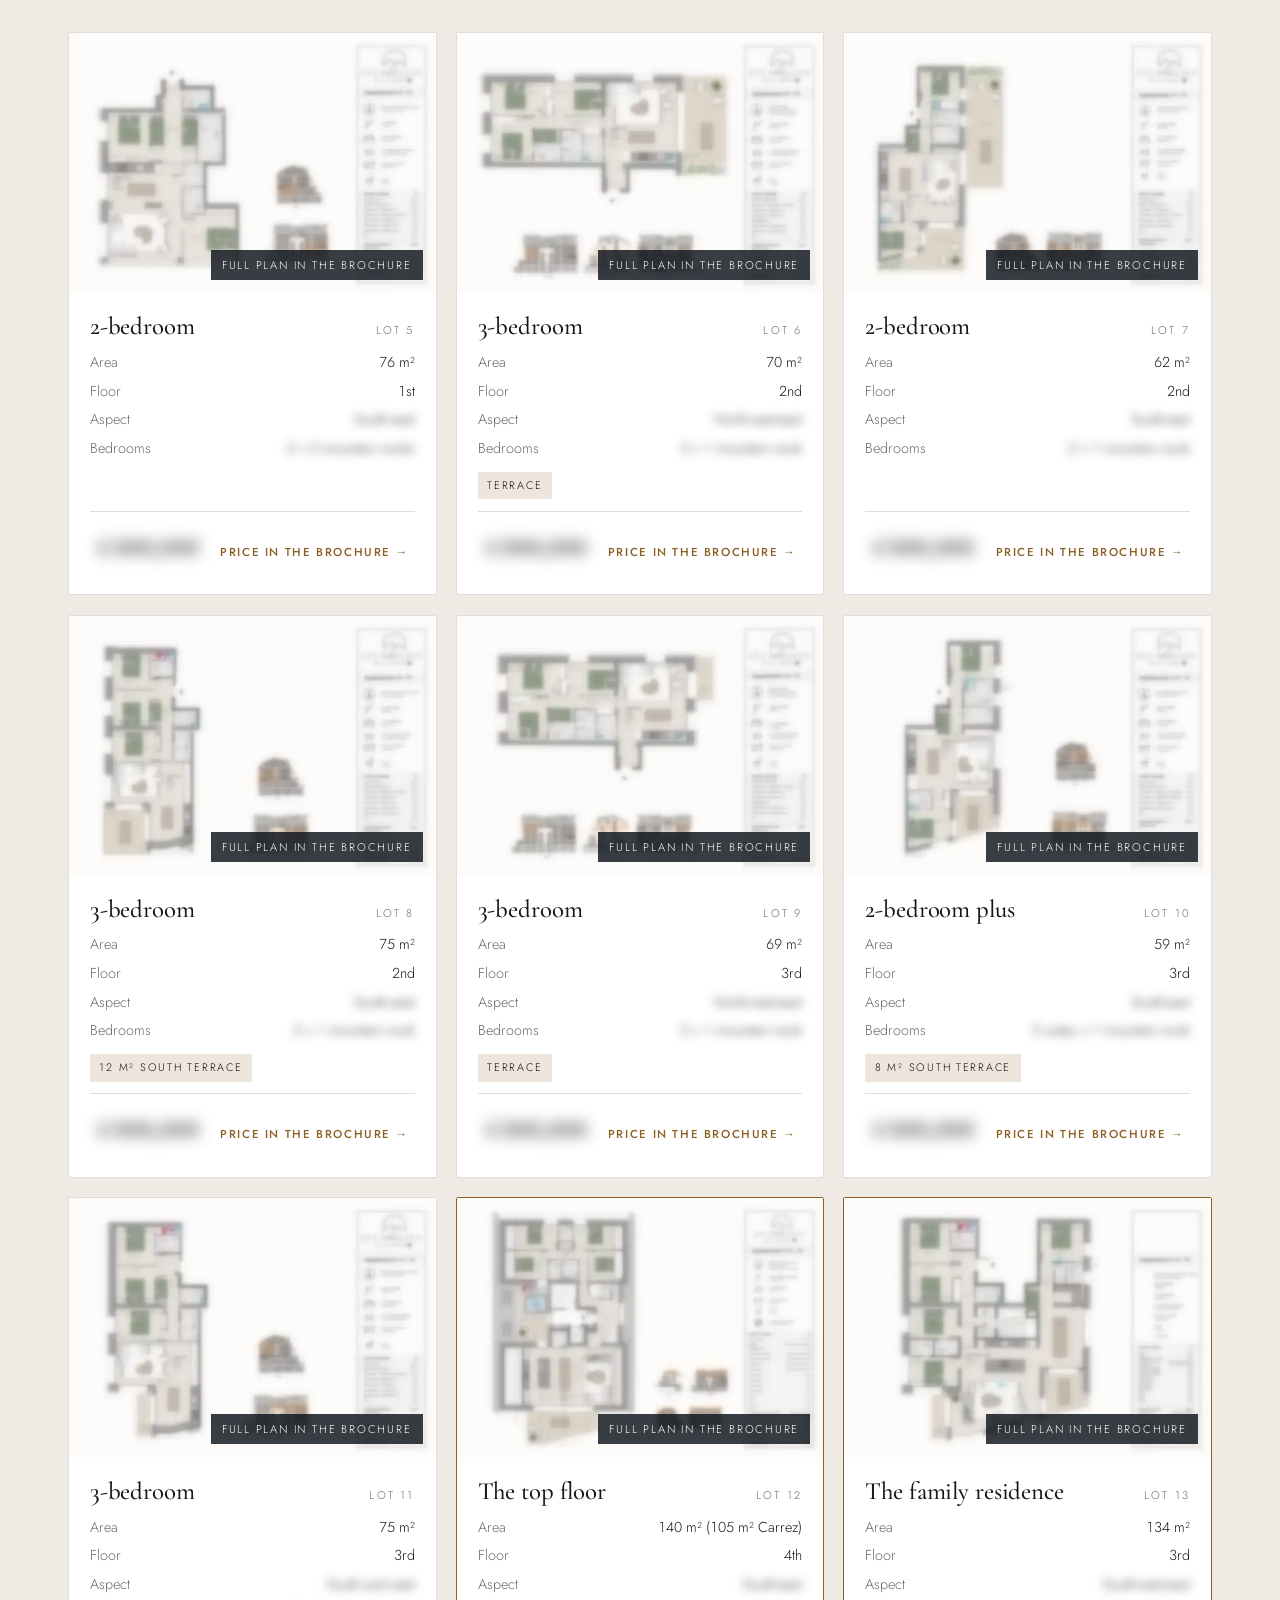
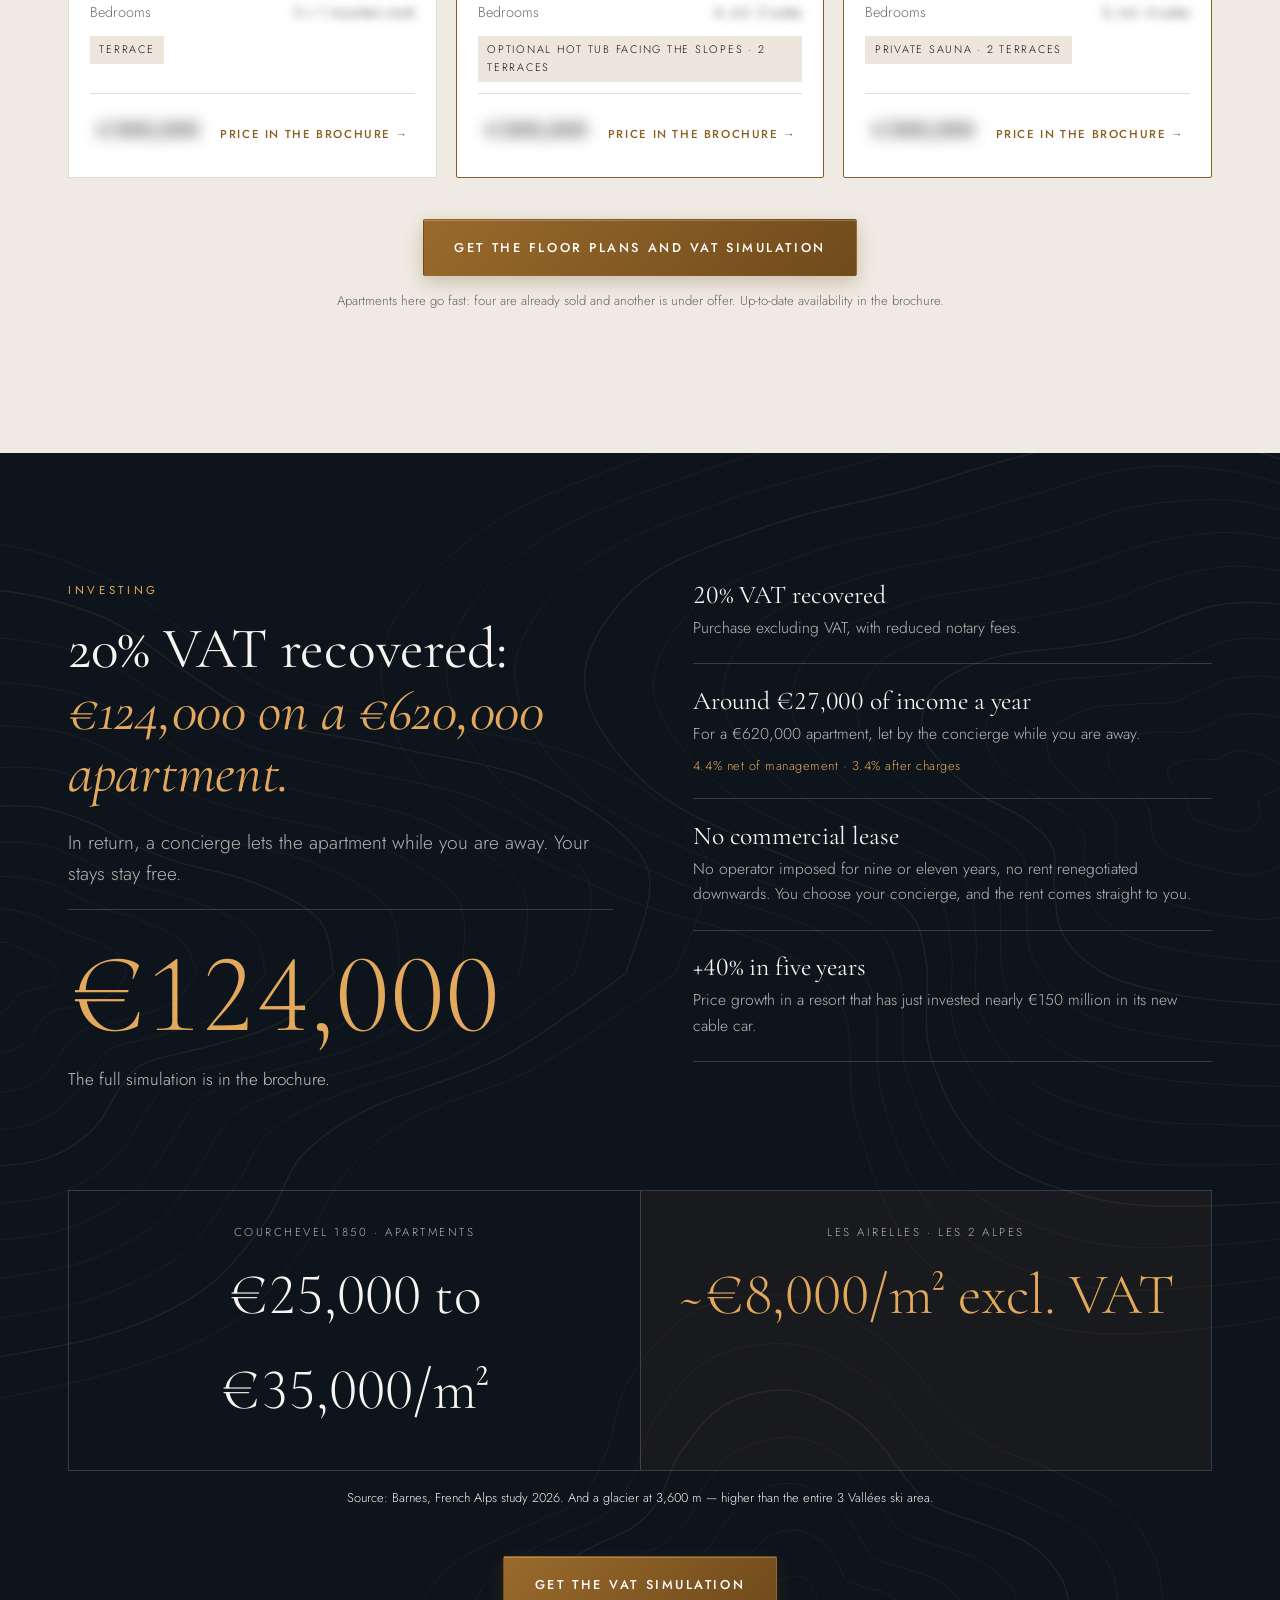
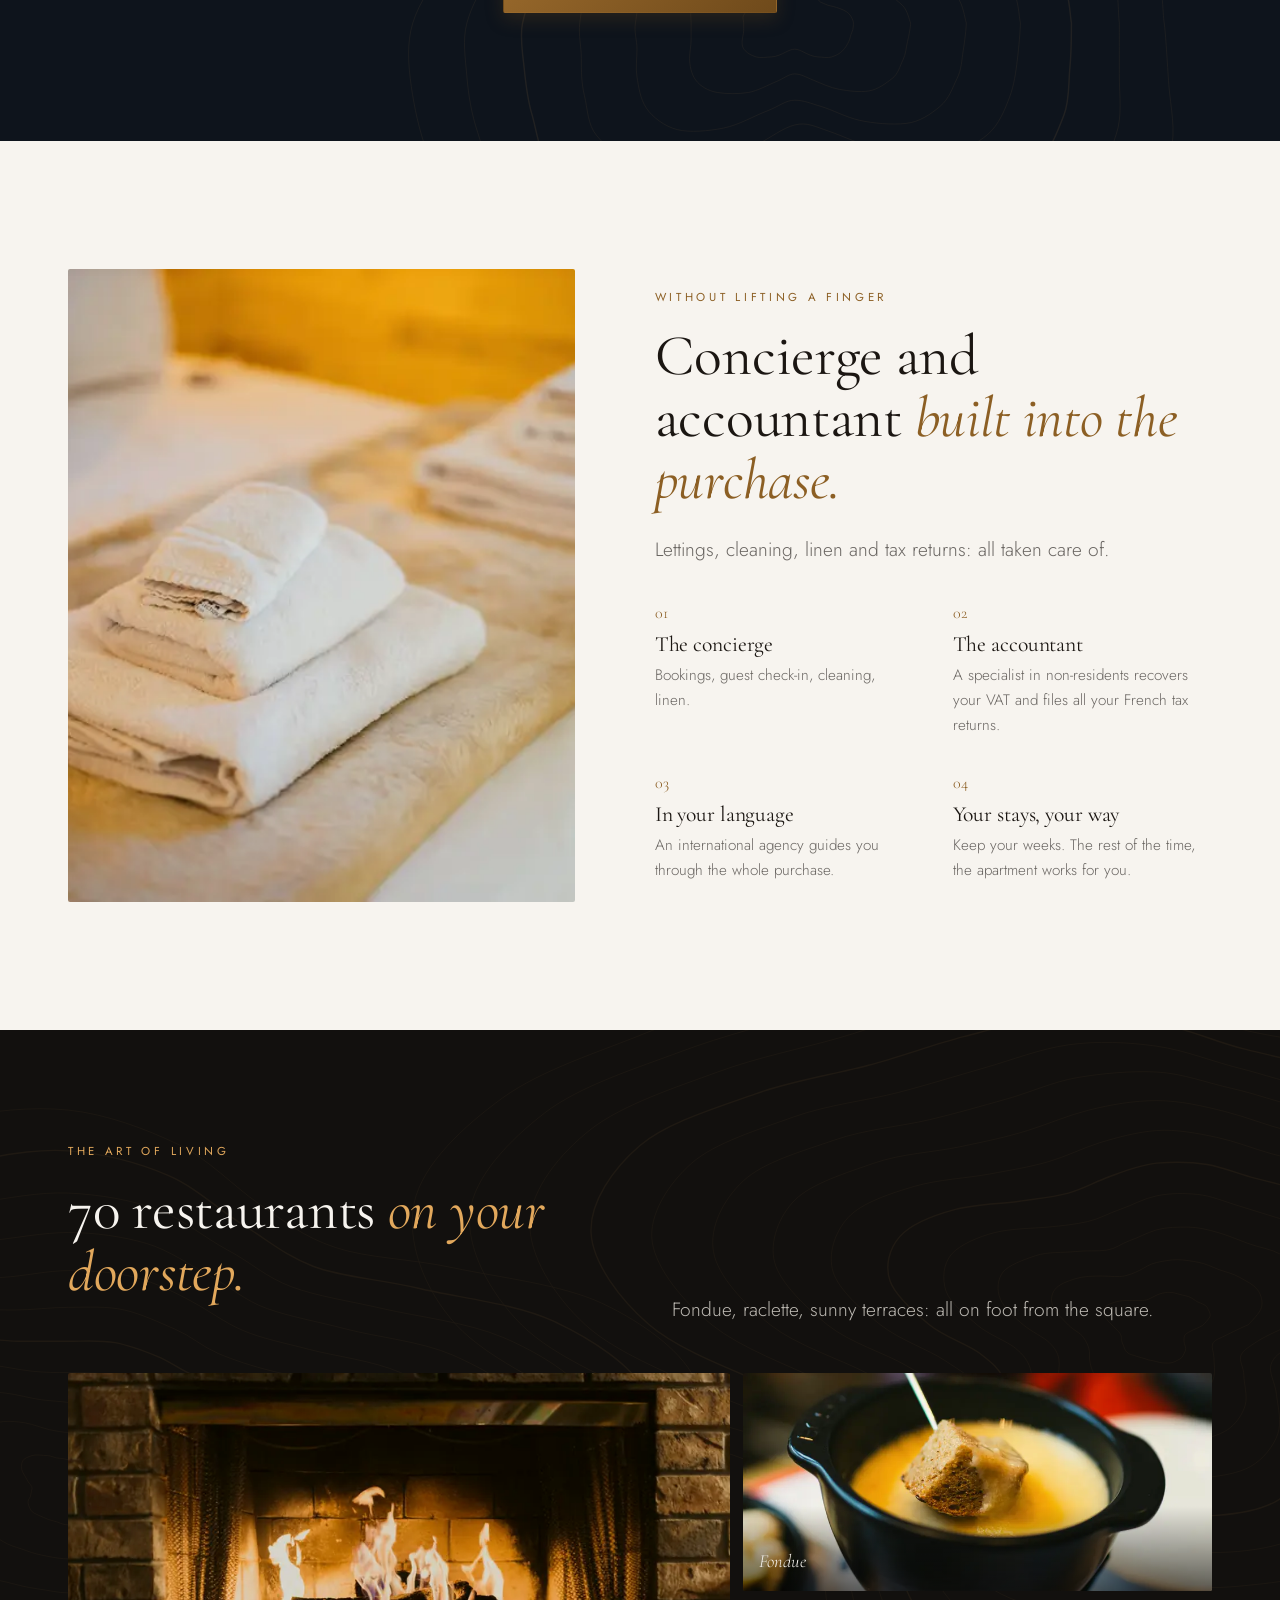
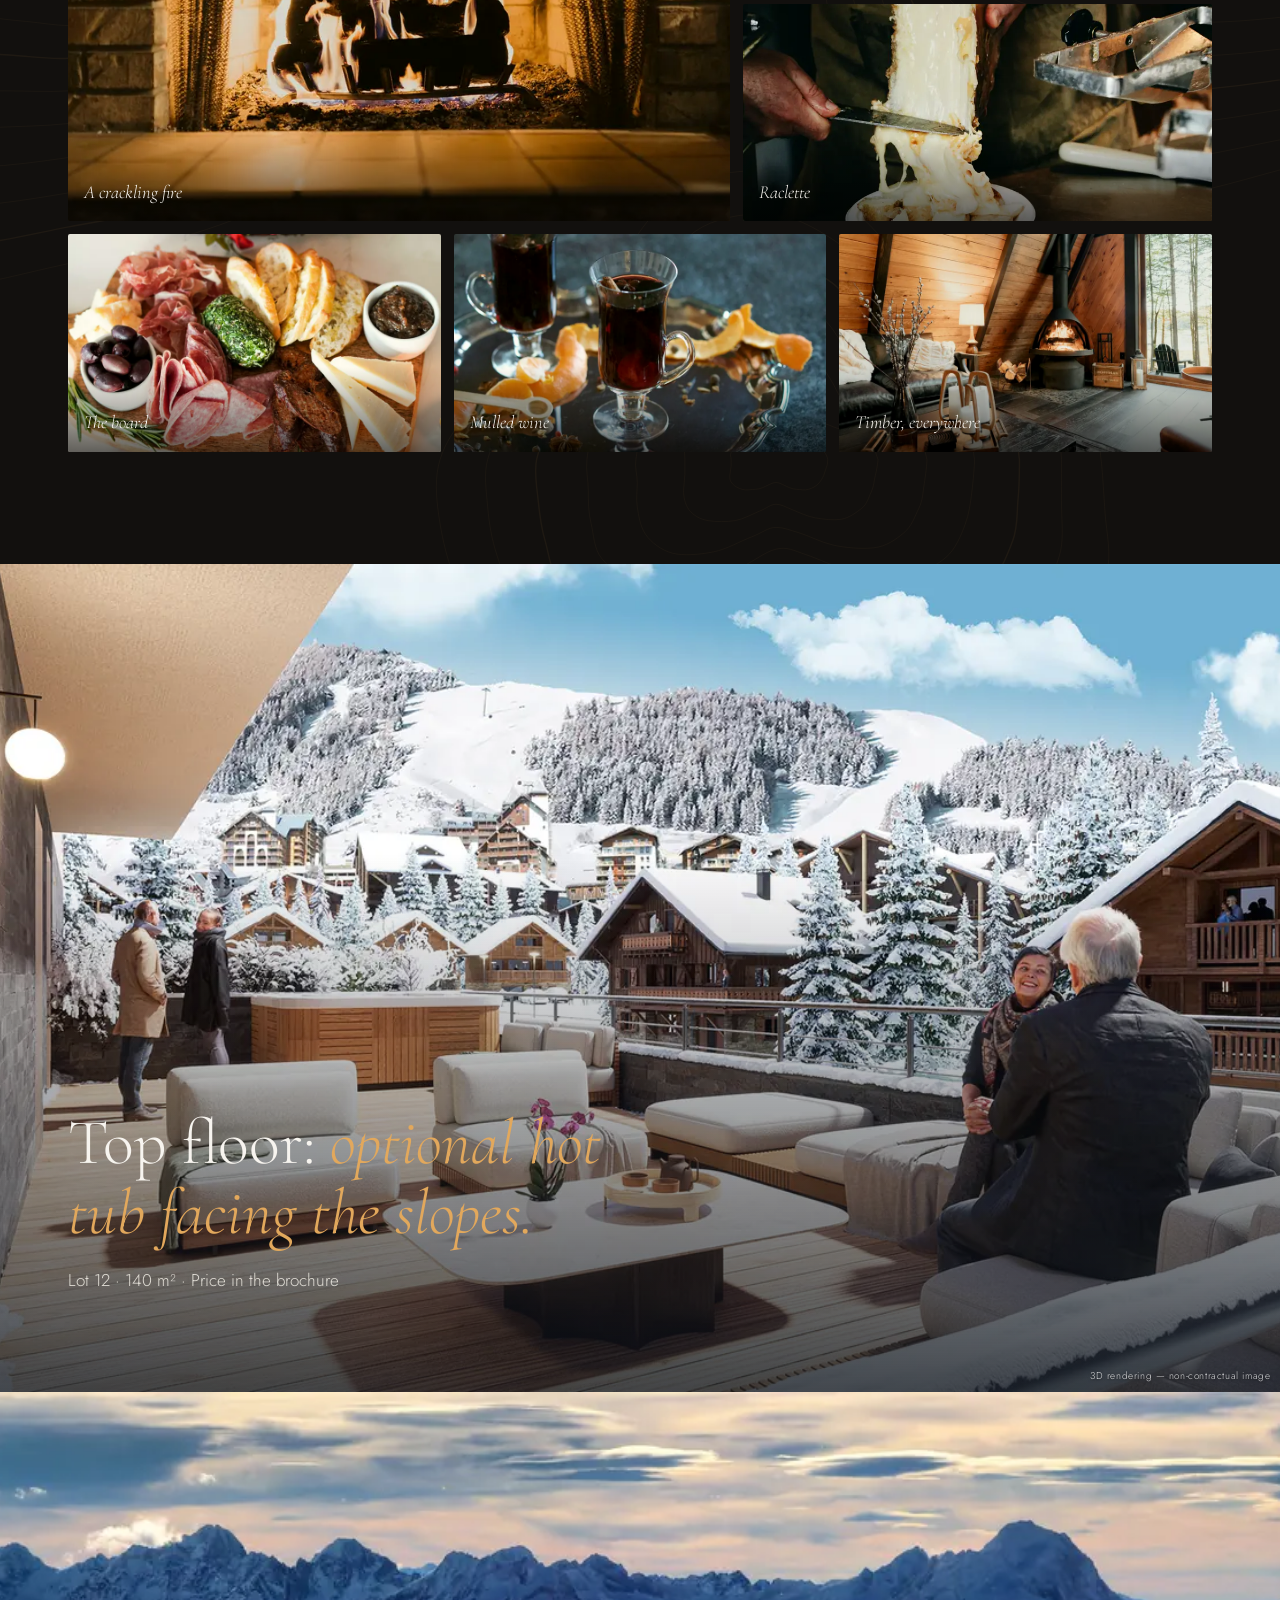
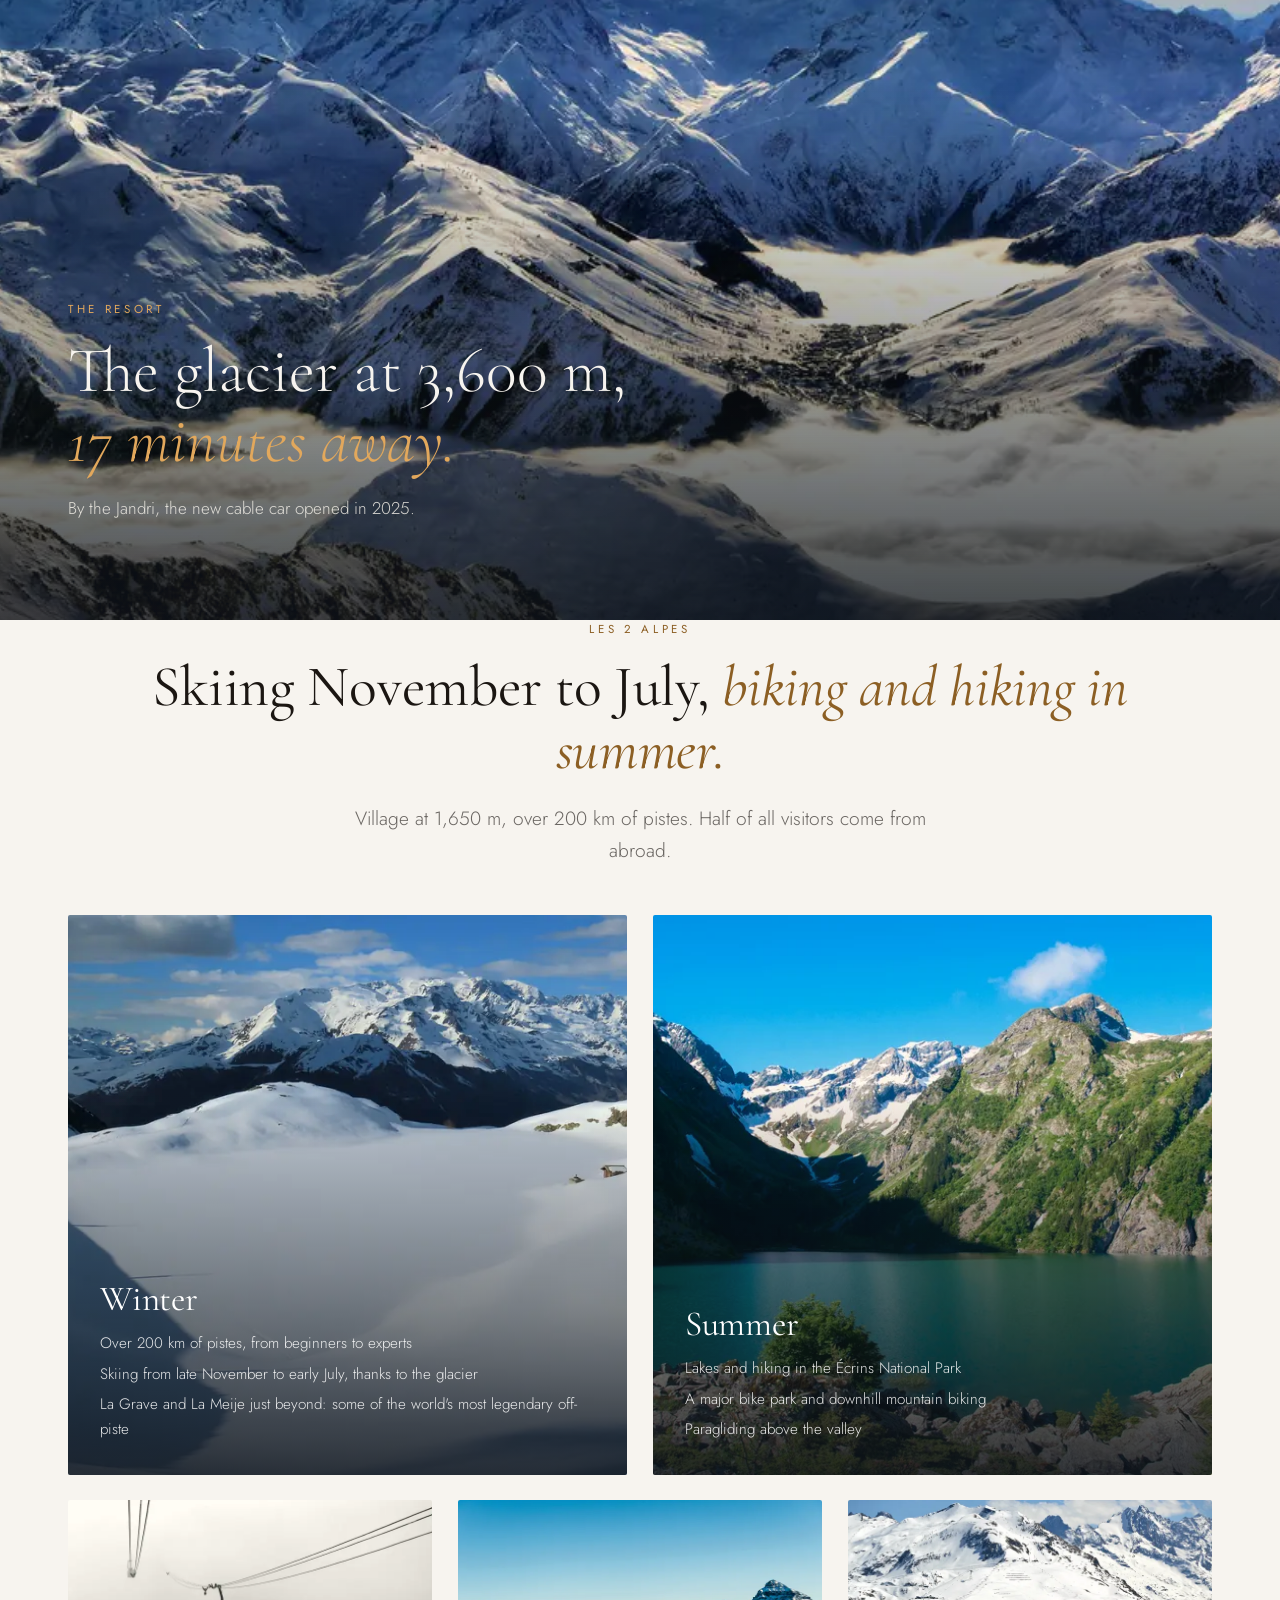
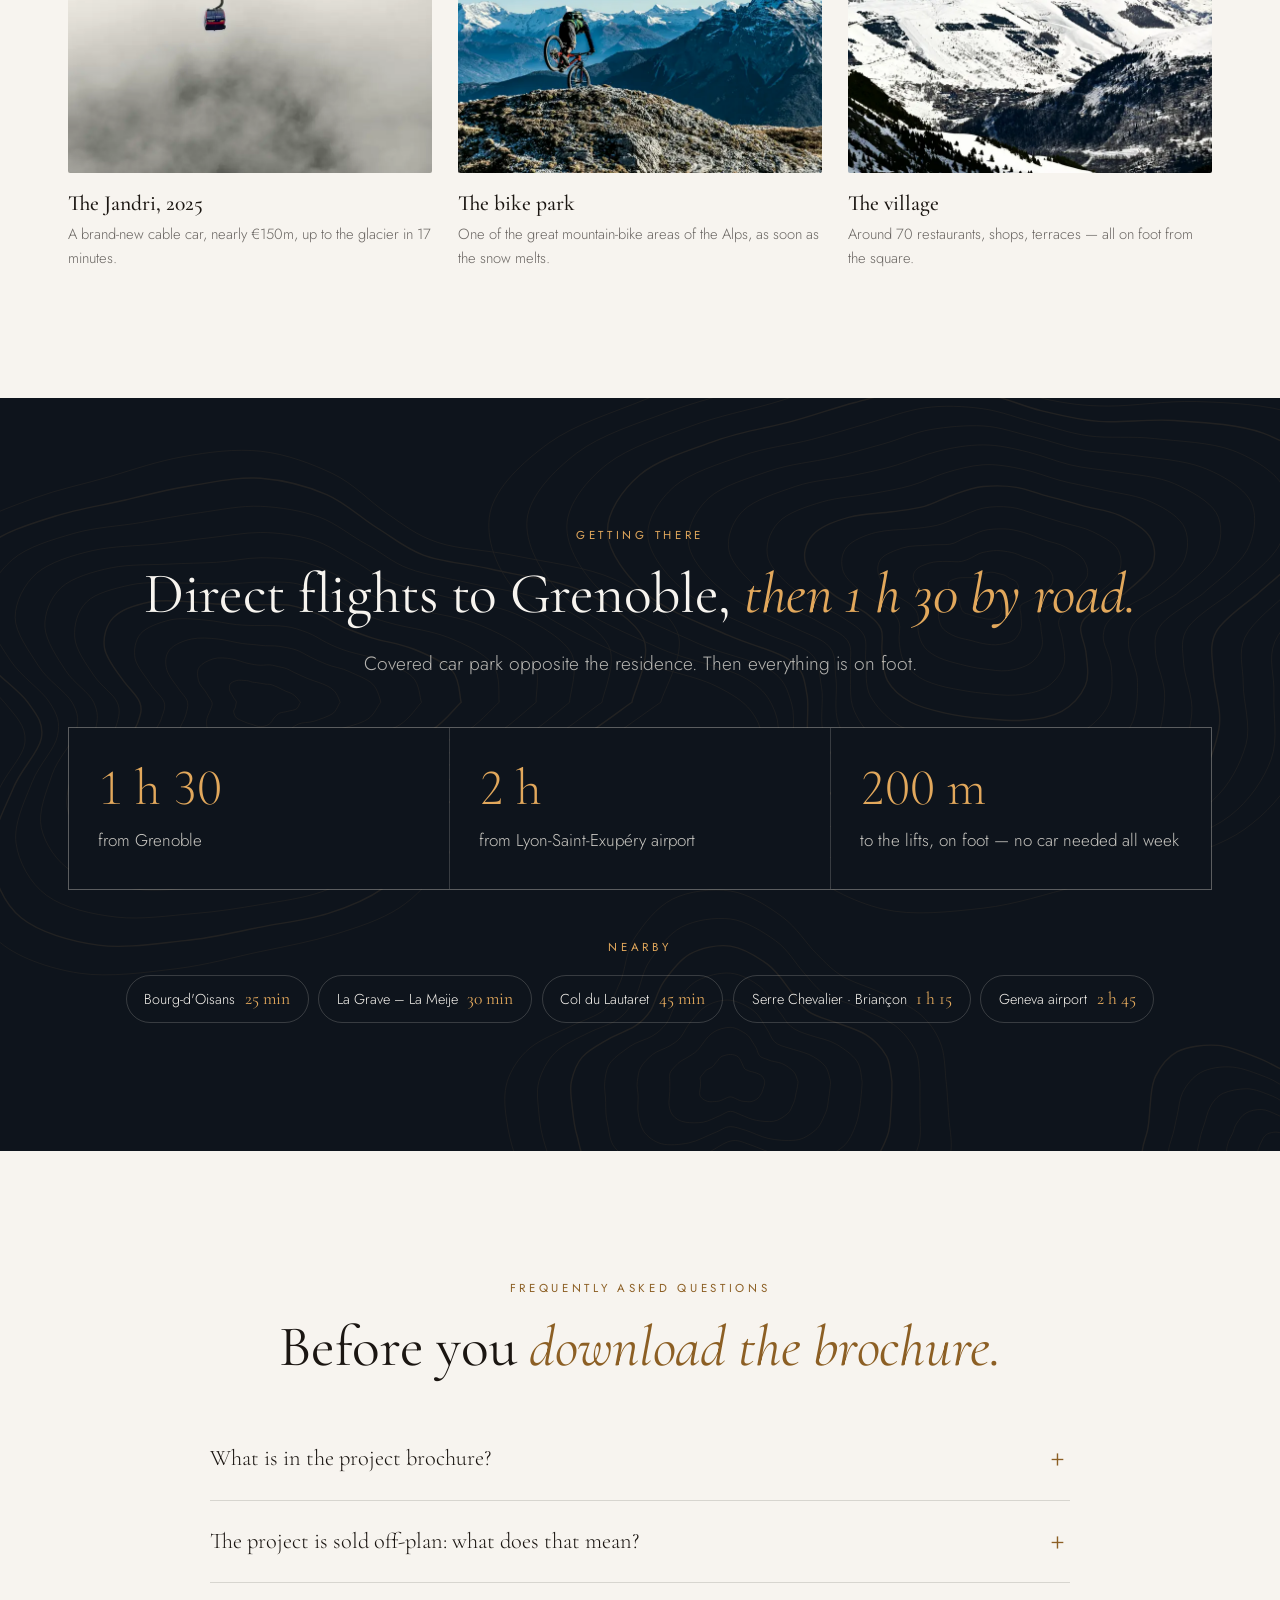
==== commit f5fc8600: "Lots : prix et détails réservés au dossier, seul le prix d'entrée reste affiché Co-Authored-By: Clau" ====
--- a/index.html
+++ b/index.html
@@ -4,7 +4,7 @@
 <meta charset="UTF-8" />
 <meta name="viewport" content="width=device-width, initial-scale=1, viewport-fit=cover" />
 <title>Les Airelles aux 2 Alpes — Appartements neufs place de Venosc, à 200 m des pistes</title>
-<meta name="description" content="L'ancien hôtel de la place de Venosc devient une résidence de 11 appartements neufs, à 200 m des remontées des 2 Alpes. 6 encore disponibles, de 525 000 € à 1 255 000 € HT, TVA récupérable. Téléchargez le dossier : 3D, plans, prix, simulation de TVA." />
+<meta name="description" content="L'ancien hôtel de la place de Venosc devient une résidence de 11 appartements neufs, à 200 m des remontées des 2 Alpes. 6 encore disponibles, à partir de 525 000 € HT, TVA récupérable. Téléchargez le dossier : 3D, plans, prix, simulation de TVA." />
 <meta name="theme-color" content="#0E141C" />
 
 <link rel="alternate" hreflang="fr" href="https://les-airelles-2alpes.vercel.app/" />
@@ -14,7 +14,7 @@
 <meta property="og:type" content="website" />
 <meta property="og:locale" content="fr_FR" />
 <meta property="og:title" content="Les Airelles aux 2 Alpes — appartements neufs à 200 m des pistes" />
-<meta property="og:description" content="Place de Venosc, cœur historique des 2 Alpes. De 525 000 € à 1 255 000 € HT, TVA récupérable. Dossier complet : 3D, plans, prix, simulation de TVA." />
+<meta property="og:description" content="Place de Venosc, cœur historique des 2 Alpes. À partir de 525 000 € HT, TVA récupérable. Dossier complet : 3D, plans, prix, simulation de TVA." />
 <meta property="og:image" content="https://les-airelles-2alpes.vercel.app/assets/img/facade-nuit-1920.webp" />
 <meta name="twitter:card" content="summary_large_image" />
 
@@ -98,7 +98,7 @@
     <div class="hero__left">
       <p class="hero__kicker"><span>Les 2 Alpes</span><span>Immobilier d'exception</span></p>
       <h1>Votre appartement d’exception au cœur des 2&nbsp;Alpes, <em>à 200&nbsp;m des pistes.</em></h1>
-      <p class="hero__sub">Place de Venosc, restaurants et boutiques au pied de l'immeuble · 11 appartements neufs de 59 à 140 m² · De 525&nbsp;000&nbsp;€ à 1&nbsp;255&nbsp;000&nbsp;€ HT.</p>
+      <p class="hero__sub">Place de Venosc, restaurants et boutiques au pied de l'immeuble · 11 appartements neufs de 59 à 140 m² · À partir de 525&nbsp;000&nbsp;€ HT.</p>
       <ul class="hero__features">
           <li><svg width="15" height="15" viewBox="0 0 24 24" fill="none" stroke="currentColor" stroke-width="2" aria-hidden="true"><path d="M20 6L9 17l-5-5"/></svg>Cœur historique des 2 Alpes · Remontées à 200 m</li>
           <li><svg width="15" height="15" viewBox="0 0 24 24" fill="none" stroke="currentColor" stroke-width="2" aria-hidden="true"><path d="M20 6L9 17l-5-5"/></svg>Pierre, chêne et bois sculpté · Baies sur les sommets</li>
@@ -237,8 +237,8 @@
   <div class="wrap">
     <div class="reveal">
       <span class="eyebrow">Les appartements</span>
-      <h2 class="h2">6 appartements encore disponibles, <em>de 525&nbsp;000&nbsp;€ à 1&nbsp;255&nbsp;000&nbsp;€&nbsp;HT.</em></h2>
-      <p class="lede">Du 3 pièces de 59 m² au familial de 140 m², jusqu'à 8 couchages. Plans cotés dans le dossier.</p>
+      <h2 class="h2">6 appartements encore disponibles, <em>du 3 pièces de 59&nbsp;m² au dernier étage de 140&nbsp;m².</em></h2>
+      <p class="lede">Jusqu'à 8 couchages. Prix, plans cotés et disponibilités à jour : tout est dans le dossier.</p>
       <div class="status">
         <span class="sold"><i></i>4 vendus</span>
         <span class="offer"><i></i>1 sous offre</span>
@@ -251,79 +251,79 @@
         <div class="lot__plan"><img src="/assets/plans/lot-05-flou-640.webp" width="640" height="452" loading="lazy" decoding="async" alt="Plan flouté du lot 5" /><span>Plan complet dans le dossier</span></div>
         <div class="lot__body">
           <div class="lot__top"><h3>3 pièces</h3><small>Lot 5</small></div>
-          <dl><dt>Surface</dt><dd>76 m²</dd><dt>Étage</dt><dd>1<sup>er</sup></dd><dt>Exposition</dt><dd>Sud-ouest</dd><dt>Chambres</dt><dd>2 + 2 coins montagne</dd></dl>
-          <div class="lot__price"><strong>525 000 €</strong><span>HT</span></div>
+          <dl><dt>Surface</dt><dd>76 m²</dd><dt>Étage</dt><dd>1<sup>er</sup></dd><dt>Exposition</dt><dd class="flou" aria-hidden="true">Sud-ouest</dd><dt>Chambres</dt><dd class="flou" aria-hidden="true">2 + 2 coins montagne</dd></dl>
+          <button class="lot__price lot__price--lock js-open-dossier" type="button"><strong aria-hidden="true">000 000 €</strong><span>Prix dans le dossier →</span></button>
         </div>
       </article>
       <article class="lot reveal">
         <div class="lot__plan"><img src="/assets/plans/lot-06-flou-640.webp" width="640" height="452" loading="lazy" decoding="async" alt="Plan flouté du lot 6" /><span>Plan complet dans le dossier</span></div>
         <div class="lot__body">
           <div class="lot__top"><h3>4 pièces</h3><small>Lot 6</small></div>
-          <dl><dt>Surface</dt><dd>70 m²</dd><dt>Étage</dt><dd>2<sup>e</sup></dd><dt>Exposition</dt><dd>Nord-ouest-est</dd><dt>Chambres</dt><dd>3 + 1 coin montagne</dd></dl>
+          <dl><dt>Surface</dt><dd>70 m²</dd><dt>Étage</dt><dd>2<sup>e</sup></dd><dt>Exposition</dt><dd class="flou" aria-hidden="true">Nord-ouest-est</dd><dt>Chambres</dt><dd class="flou" aria-hidden="true">3 + 1 coin montagne</dd></dl>
           <span class="lot__tag">Terrasse</span>
-          <div class="lot__price"><strong>620 000 €</strong><span>HT</span></div>
+          <button class="lot__price lot__price--lock js-open-dossier" type="button"><strong aria-hidden="true">000 000 €</strong><span>Prix dans le dossier →</span></button>
         </div>
       </article>
       <article class="lot reveal">
         <div class="lot__plan"><img src="/assets/plans/lot-07-flou-640.webp" width="640" height="452" loading="lazy" decoding="async" alt="Plan flouté du lot 7" /><span>Plan complet dans le dossier</span></div>
         <div class="lot__body">
           <div class="lot__top"><h3>3 pièces</h3><small>Lot 7</small></div>
-          <dl><dt>Surface</dt><dd>62 m²</dd><dt>Étage</dt><dd>2<sup>e</sup></dd><dt>Exposition</dt><dd>Sud-est</dd><dt>Chambres</dt><dd>2 + 1 coin montagne</dd></dl>
-          <div class="lot__price"><strong>600 000 €</strong><span>HT</span></div>
+          <dl><dt>Surface</dt><dd>62 m²</dd><dt>Étage</dt><dd>2<sup>e</sup></dd><dt>Exposition</dt><dd class="flou" aria-hidden="true">Sud-est</dd><dt>Chambres</dt><dd class="flou" aria-hidden="true">2 + 1 coin montagne</dd></dl>
+          <button class="lot__price lot__price--lock js-open-dossier" type="button"><strong aria-hidden="true">000 000 €</strong><span>Prix dans le dossier →</span></button>
         </div>
       </article>
       <article class="lot reveal">
         <div class="lot__plan"><img src="/assets/plans/lot-08-flou-640.webp" width="640" height="452" loading="lazy" decoding="async" alt="Plan flouté du lot 8" /><span>Plan complet dans le dossier</span></div>
         <div class="lot__body">
           <div class="lot__top"><h3>4 pièces</h3><small>Lot 8</small></div>
-          <dl><dt>Surface</dt><dd>75 m²</dd><dt>Étage</dt><dd>2<sup>e</sup></dd><dt>Exposition</dt><dd>Sud-ouest</dd><dt>Chambres</dt><dd>3 + 1 coin montagne</dd></dl>
+          <dl><dt>Surface</dt><dd>75 m²</dd><dt>Étage</dt><dd>2<sup>e</sup></dd><dt>Exposition</dt><dd class="flou" aria-hidden="true">Sud-ouest</dd><dt>Chambres</dt><dd class="flou" aria-hidden="true">3 + 1 coin montagne</dd></dl>
           <span class="lot__tag">Terrasse sud 12 m²</span>
-          <div class="lot__price"><strong>670 000 €</strong><span>HT</span></div>
+          <button class="lot__price lot__price--lock js-open-dossier" type="button"><strong aria-hidden="true">000 000 €</strong><span>Prix dans le dossier →</span></button>
         </div>
       </article>
       <article class="lot reveal">
         <div class="lot__plan"><img src="/assets/plans/lot-09-flou-640.webp" width="640" height="452" loading="lazy" decoding="async" alt="Plan flouté du lot 9" /><span>Plan complet dans le dossier</span></div>
         <div class="lot__body">
           <div class="lot__top"><h3>4 pièces</h3><small>Lot 9</small></div>
-          <dl><dt>Surface</dt><dd>69 m²</dd><dt>Étage</dt><dd>3<sup>e</sup></dd><dt>Exposition</dt><dd>Nord-ouest-est</dd><dt>Chambres</dt><dd>3 + 1 coin montagne</dd></dl>
+          <dl><dt>Surface</dt><dd>69 m²</dd><dt>Étage</dt><dd>3<sup>e</sup></dd><dt>Exposition</dt><dd class="flou" aria-hidden="true">Nord-ouest-est</dd><dt>Chambres</dt><dd class="flou" aria-hidden="true">3 + 1 coin montagne</dd></dl>
           <span class="lot__tag">Terrasse</span>
-          <div class="lot__price"><strong>620 000 €</strong><span>HT</span></div>
+          <button class="lot__price lot__price--lock js-open-dossier" type="button"><strong aria-hidden="true">000 000 €</strong><span>Prix dans le dossier →</span></button>
         </div>
       </article>
       <article class="lot reveal">
         <div class="lot__plan"><img src="/assets/plans/lot-10-flou-640.webp" width="640" height="452" loading="lazy" decoding="async" alt="Plan flouté du lot 10" /><span>Plan complet dans le dossier</span></div>
         <div class="lot__body">
           <div class="lot__top"><h3>3 pièces bis</h3><small>Lot 10</small></div>
-          <dl><dt>Surface</dt><dd>59 m²</dd><dt>Étage</dt><dd>3<sup>e</sup></dd><dt>Exposition</dt><dd>Sud-est</dd><dt>Chambres</dt><dd>2 suites + 1 coin montagne</dd></dl>
+          <dl><dt>Surface</dt><dd>59 m²</dd><dt>Étage</dt><dd>3<sup>e</sup></dd><dt>Exposition</dt><dd class="flou" aria-hidden="true">Sud-est</dd><dt>Chambres</dt><dd class="flou" aria-hidden="true">2 suites + 1 coin montagne</dd></dl>
           <span class="lot__tag">Terrasse sud 8 m²</span>
-          <div class="lot__price"><strong>600 000 €</strong><span>HT</span></div>
+          <button class="lot__price lot__price--lock js-open-dossier" type="button"><strong aria-hidden="true">000 000 €</strong><span>Prix dans le dossier →</span></button>
         </div>
       </article>
       <article class="lot reveal">
         <div class="lot__plan"><img src="/assets/plans/lot-11-flou-640.webp" width="640" height="452" loading="lazy" decoding="async" alt="Plan flouté du lot 11" /><span>Plan complet dans le dossier</span></div>
         <div class="lot__body">
           <div class="lot__top"><h3>4 pièces</h3><small>Lot 11</small></div>
-          <dl><dt>Surface</dt><dd>75 m²</dd><dt>Étage</dt><dd>3<sup>e</sup></dd><dt>Exposition</dt><dd>Sud et ouest</dd><dt>Chambres</dt><dd>3 + 1 coin montagne</dd></dl>
+          <dl><dt>Surface</dt><dd>75 m²</dd><dt>Étage</dt><dd>3<sup>e</sup></dd><dt>Exposition</dt><dd class="flou" aria-hidden="true">Sud et ouest</dd><dt>Chambres</dt><dd class="flou" aria-hidden="true">3 + 1 coin montagne</dd></dl>
           <span class="lot__tag">Terrasse</span>
-          <div class="lot__price"><strong>655 000 €</strong><span>HT</span></div>
+          <button class="lot__price lot__price--lock js-open-dossier" type="button"><strong aria-hidden="true">000 000 €</strong><span>Prix dans le dossier →</span></button>
         </div>
       </article>
       <article class="lot lot--star reveal">
         <div class="lot__plan"><img src="/assets/plans/lot-12-flou-640.webp" width="640" height="452" loading="lazy" decoding="async" alt="Plan flouté du lot 12" /><span>Plan complet dans le dossier</span></div>
         <div class="lot__body">
           <div class="lot__top"><h3>Dernier étage</h3><small>Lot 12</small></div>
-          <dl><dt>Surface</dt><dd>140 m² (105 m² Carrez)</dd><dt>Étage</dt><dd>4<sup>e</sup></dd><dt>Exposition</dt><dd>Sud-est</dd><dt>Chambres</dt><dd>4, dont 2 suites</dd></dl>
+          <dl><dt>Surface</dt><dd>140 m² (105 m² Carrez)</dd><dt>Étage</dt><dd>4<sup>e</sup></dd><dt>Exposition</dt><dd class="flou" aria-hidden="true">Sud-est</dd><dt>Chambres</dt><dd class="flou" aria-hidden="true">4, dont 2 suites</dd></dl>
           <span class="lot__tag">Jacuzzi possible face aux pistes · 2 terrasses</span>
-          <div class="lot__price"><strong>1 150 000 €</strong><span>HT</span></div>
+          <button class="lot__price lot__price--lock js-open-dossier" type="button"><strong aria-hidden="true">000 000 €</strong><span>Prix dans le dossier →</span></button>
         </div>
       </article>
       <article class="lot lot--star reveal">
         <div class="lot__plan"><img src="/assets/plans/lot-13-flou-640.webp" width="640" height="452" loading="lazy" decoding="async" alt="Plan flouté du lot 13" /><span>Plan complet dans le dossier</span></div>
         <div class="lot__body">
           <div class="lot__top"><h3>Grand familial</h3><small>Lot 13</small></div>
-          <dl><dt>Surface</dt><dd>134 m²</dd><dt>Étage</dt><dd>3<sup>e</sup></dd><dt>Exposition</dt><dd>Sud-ouest-est</dd><dt>Chambres</dt><dd>5, dont 4 suites</dd></dl>
+          <dl><dt>Surface</dt><dd>134 m²</dd><dt>Étage</dt><dd>3<sup>e</sup></dd><dt>Exposition</dt><dd class="flou" aria-hidden="true">Sud-ouest-est</dd><dt>Chambres</dt><dd class="flou" aria-hidden="true">5, dont 4 suites</dd></dl>
           <span class="lot__tag">Sauna privatif · 2 terrasses</span>
-          <div class="lot__price"><strong>1 255 000 €</strong><span>HT</span></div>
+          <button class="lot__price lot__price--lock js-open-dossier" type="button"><strong aria-hidden="true">000 000 €</strong><span>Prix dans le dossier →</span></button>
         </div>
       </article>
     </div>
@@ -445,7 +445,7 @@
     sizes="100vw" width="1920" height="1080" loading="lazy" decoding="async" alt="Terrasse du dernier étage avec jacuzzi, face aux pistes enneigées" />
   <div class="wrap scene__text reveal">
     <p class="big">Dernier étage : <em>jacuzzi possible face aux pistes.</em></p>
-    <p class="small">Lot 12 · 140 m² · 1 150 000 € HT</p>
+    <p class="small">Lot 12 · 140 m² · Prix dans le dossier</p>
   </div>
   <span class="mention3d" data-mention="Perspective 3D — image non contractuelle" style="position:absolute;inset:0;z-index:3;pointer-events:none"></span>
 </section>
--- a/styles.css
+++ b/styles.css
@@ -884,3 +884,10 @@
 /* ---------- Accueil : titre long sur une phrase ---------- */
 .hero h1 { font-size: clamp(2.1rem, 3.3vw, 3.3rem); line-height: 1.12; max-width: 22ch; }
 @media (max-width: 768px) { .hero h1 { font-size: clamp(1.75rem, 7.4vw, 2.1rem); } }
+
+/* ---------- Lots : prix et détails réservés au dossier ---------- */
+.lot dd.flou { filter: blur(5px); user-select: none; }
+.lot__price--lock { width: 100%; background: none; border: 0; border-top: 1px solid var(--ligne); cursor: pointer; font: inherit; color: inherit; text-align: left; }
+.lot__price--lock strong { filter: blur(7px); user-select: none; }
+.lot__price--lock span { color: var(--miel); font-weight: 500; }
+.lot__price--lock:hover span { text-decoration: underline; text-underline-offset: 3px; }
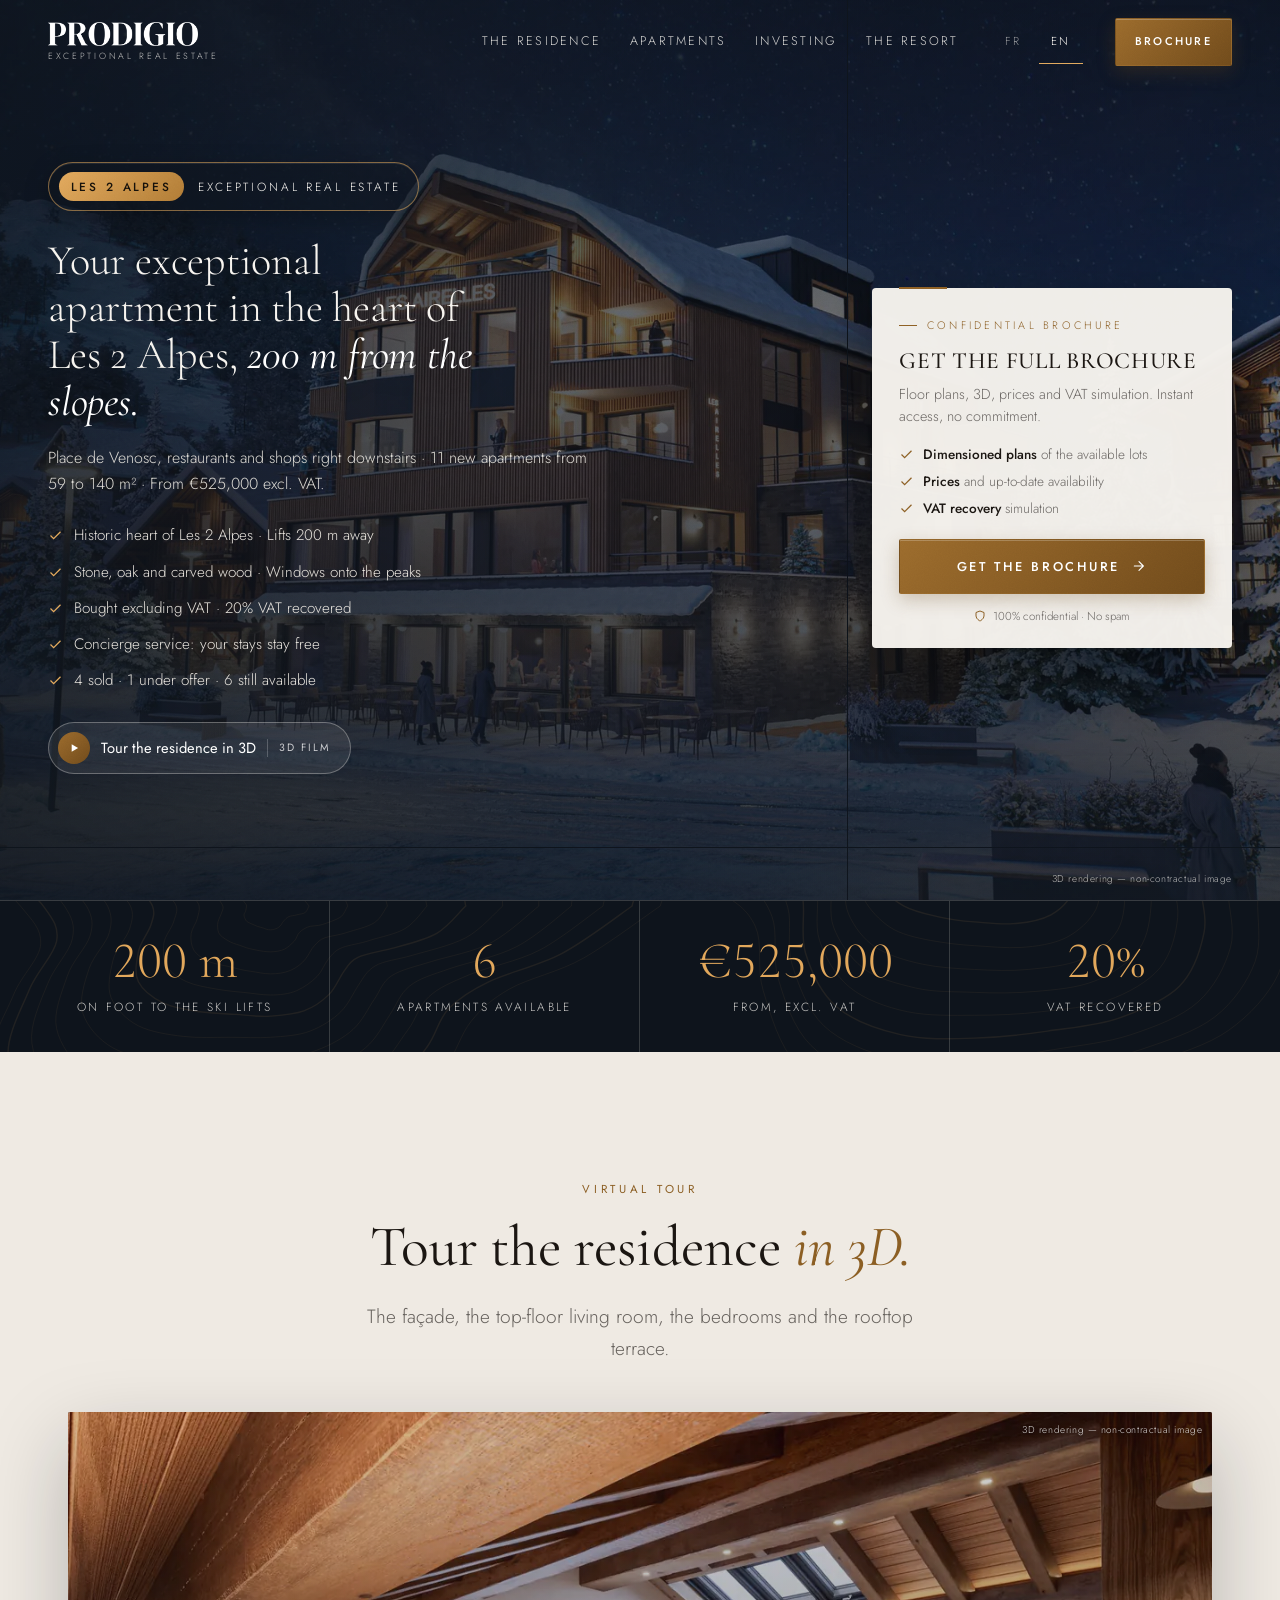
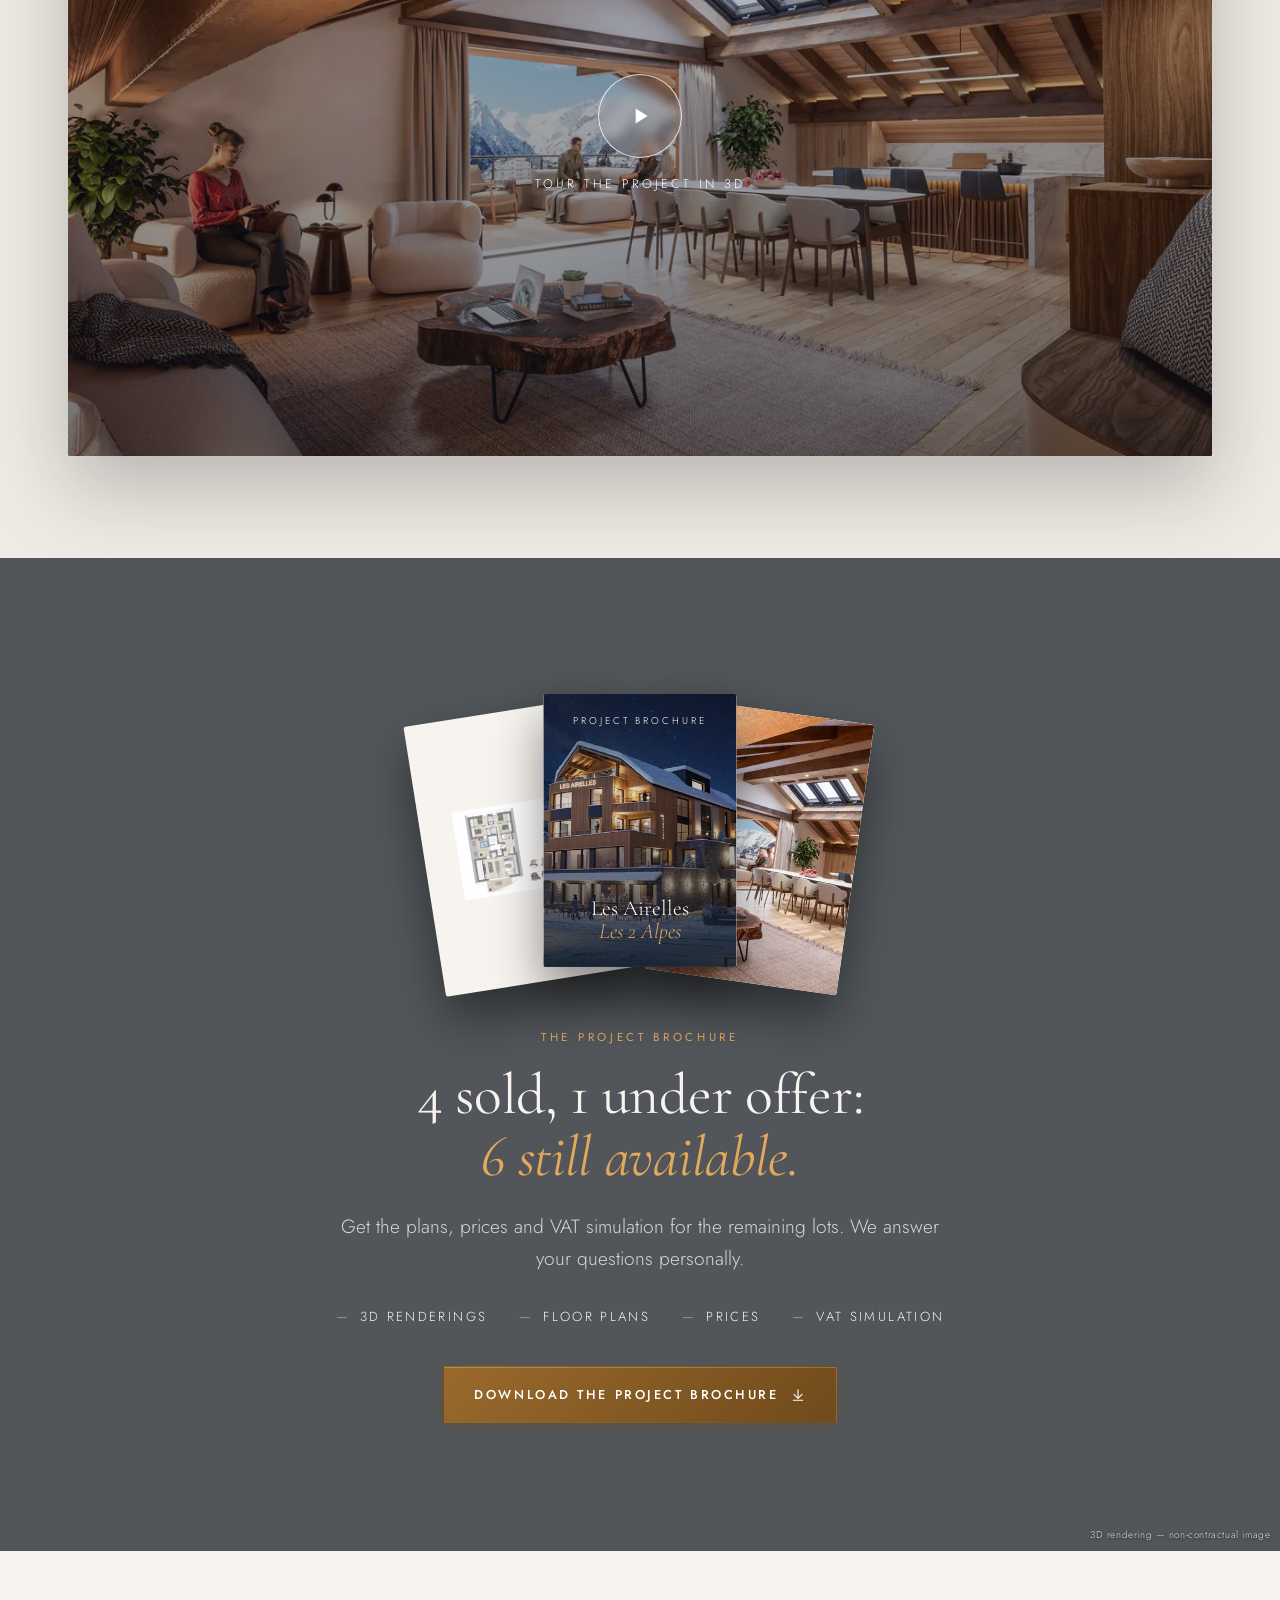
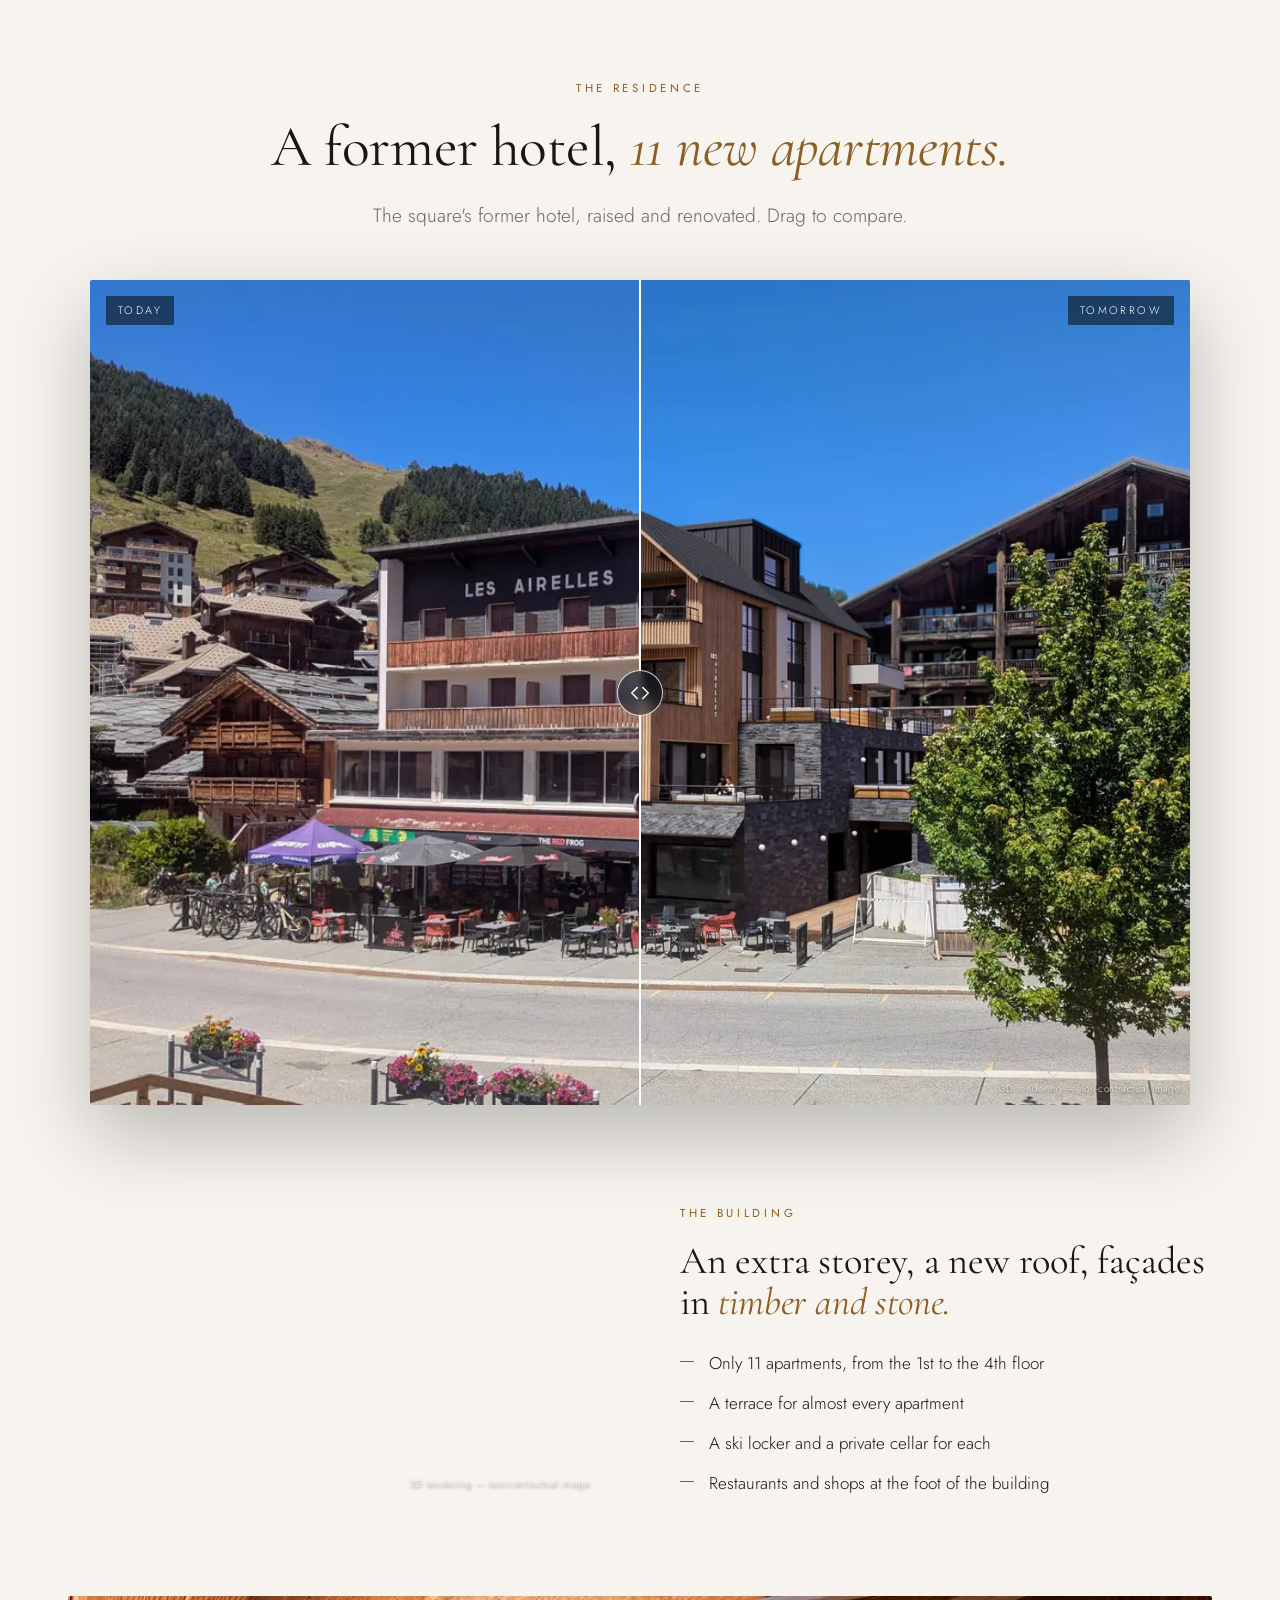
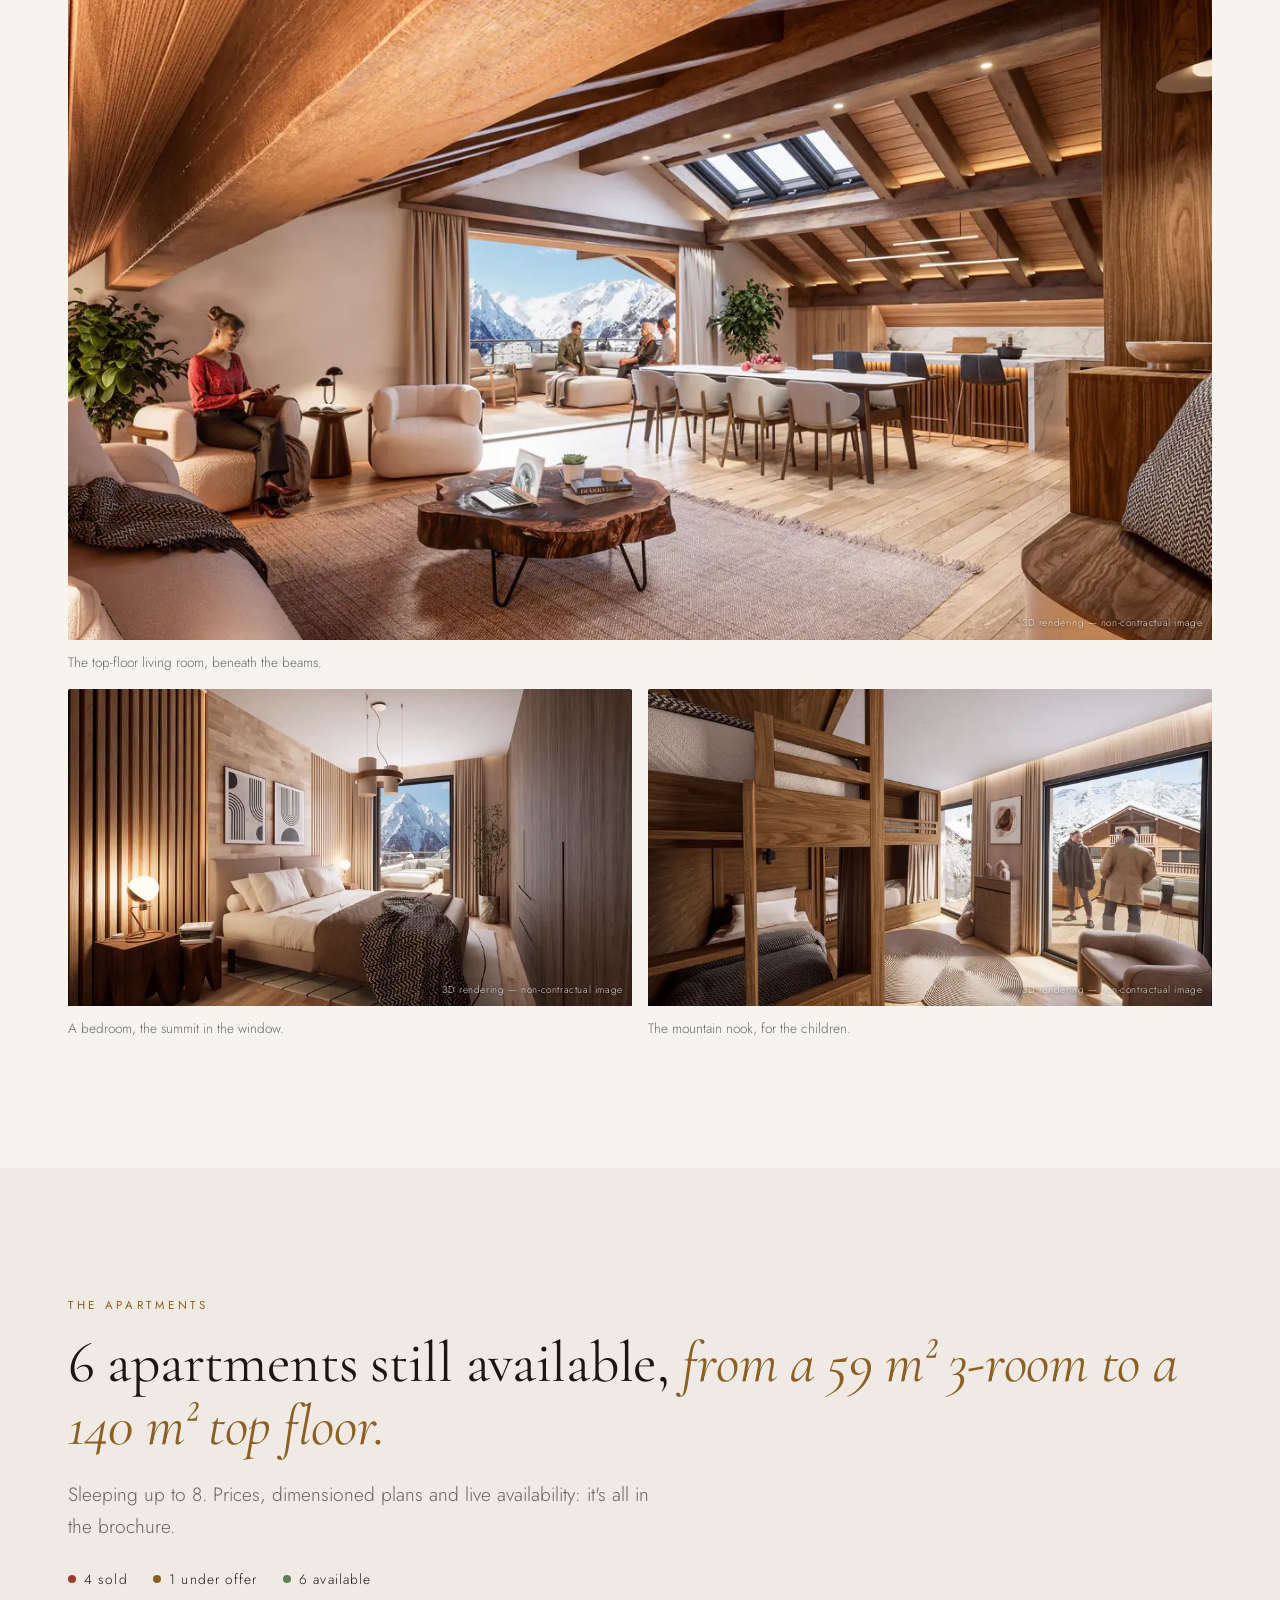
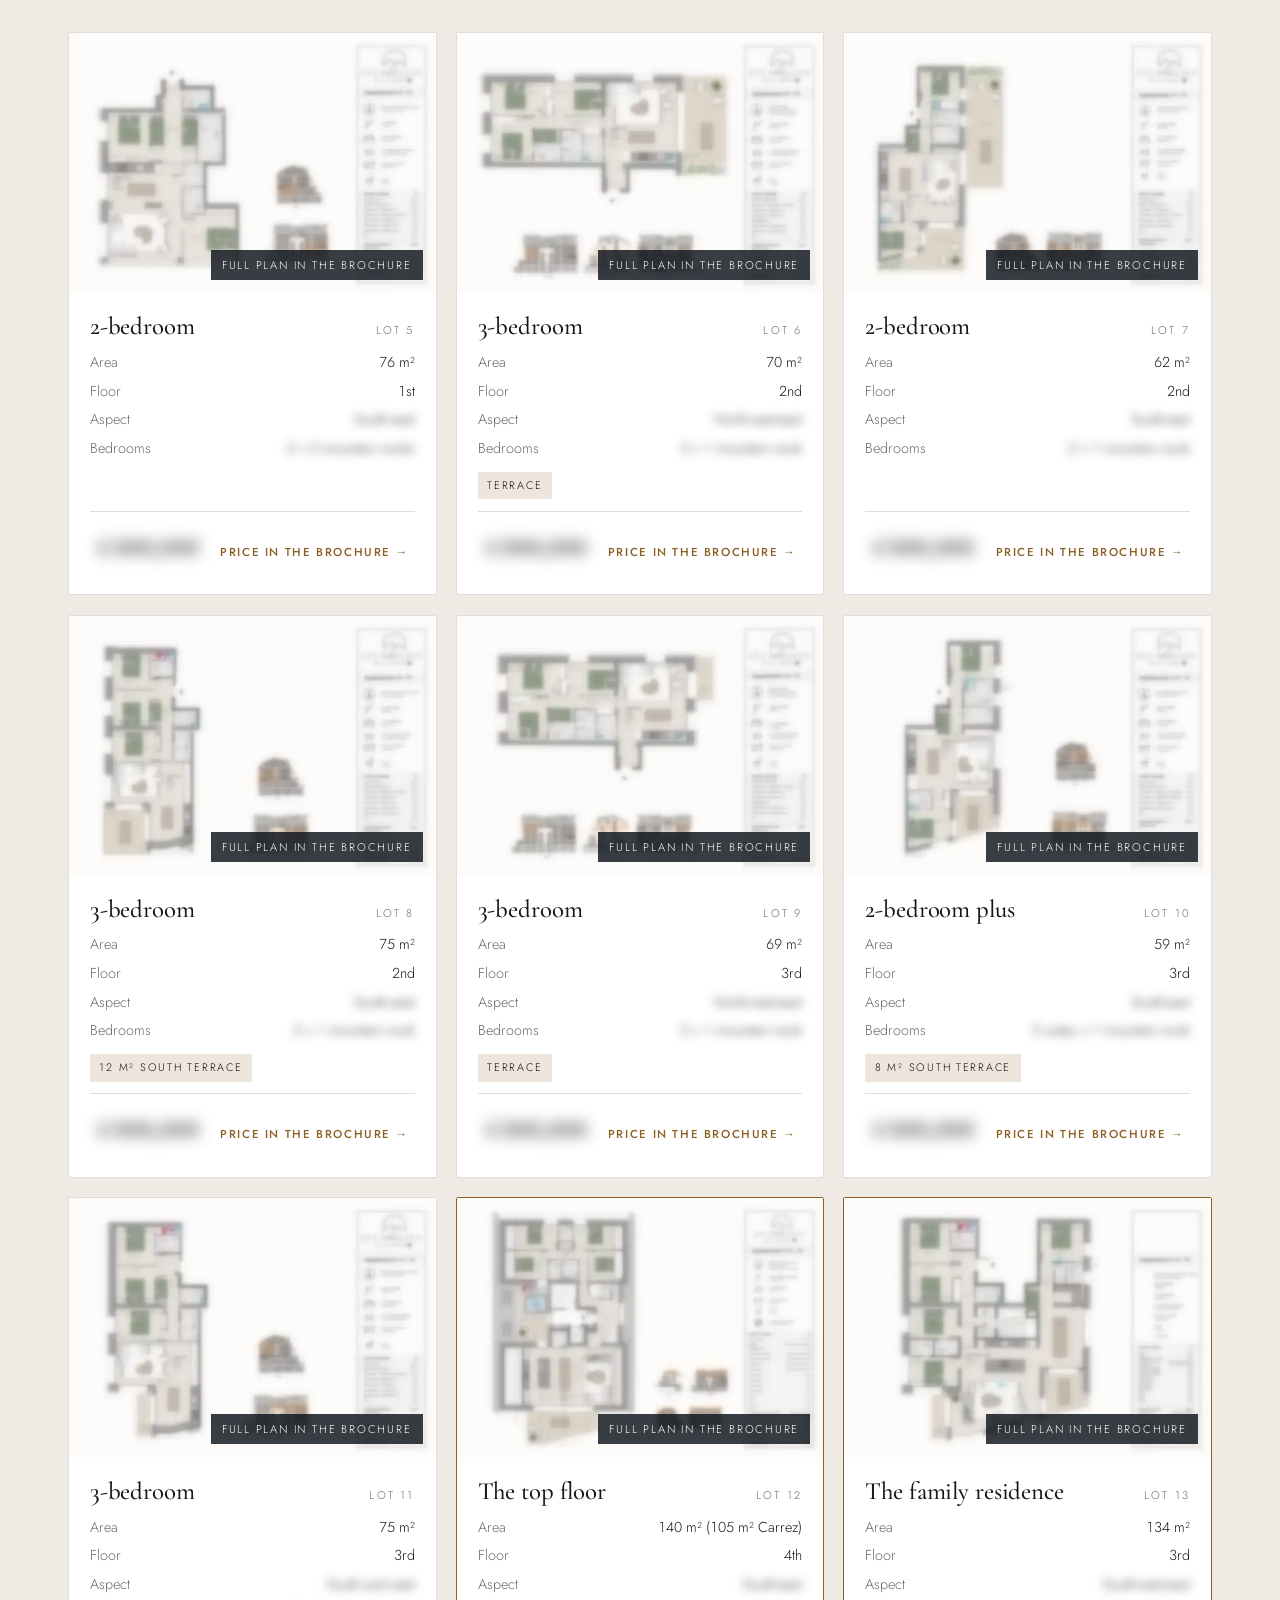
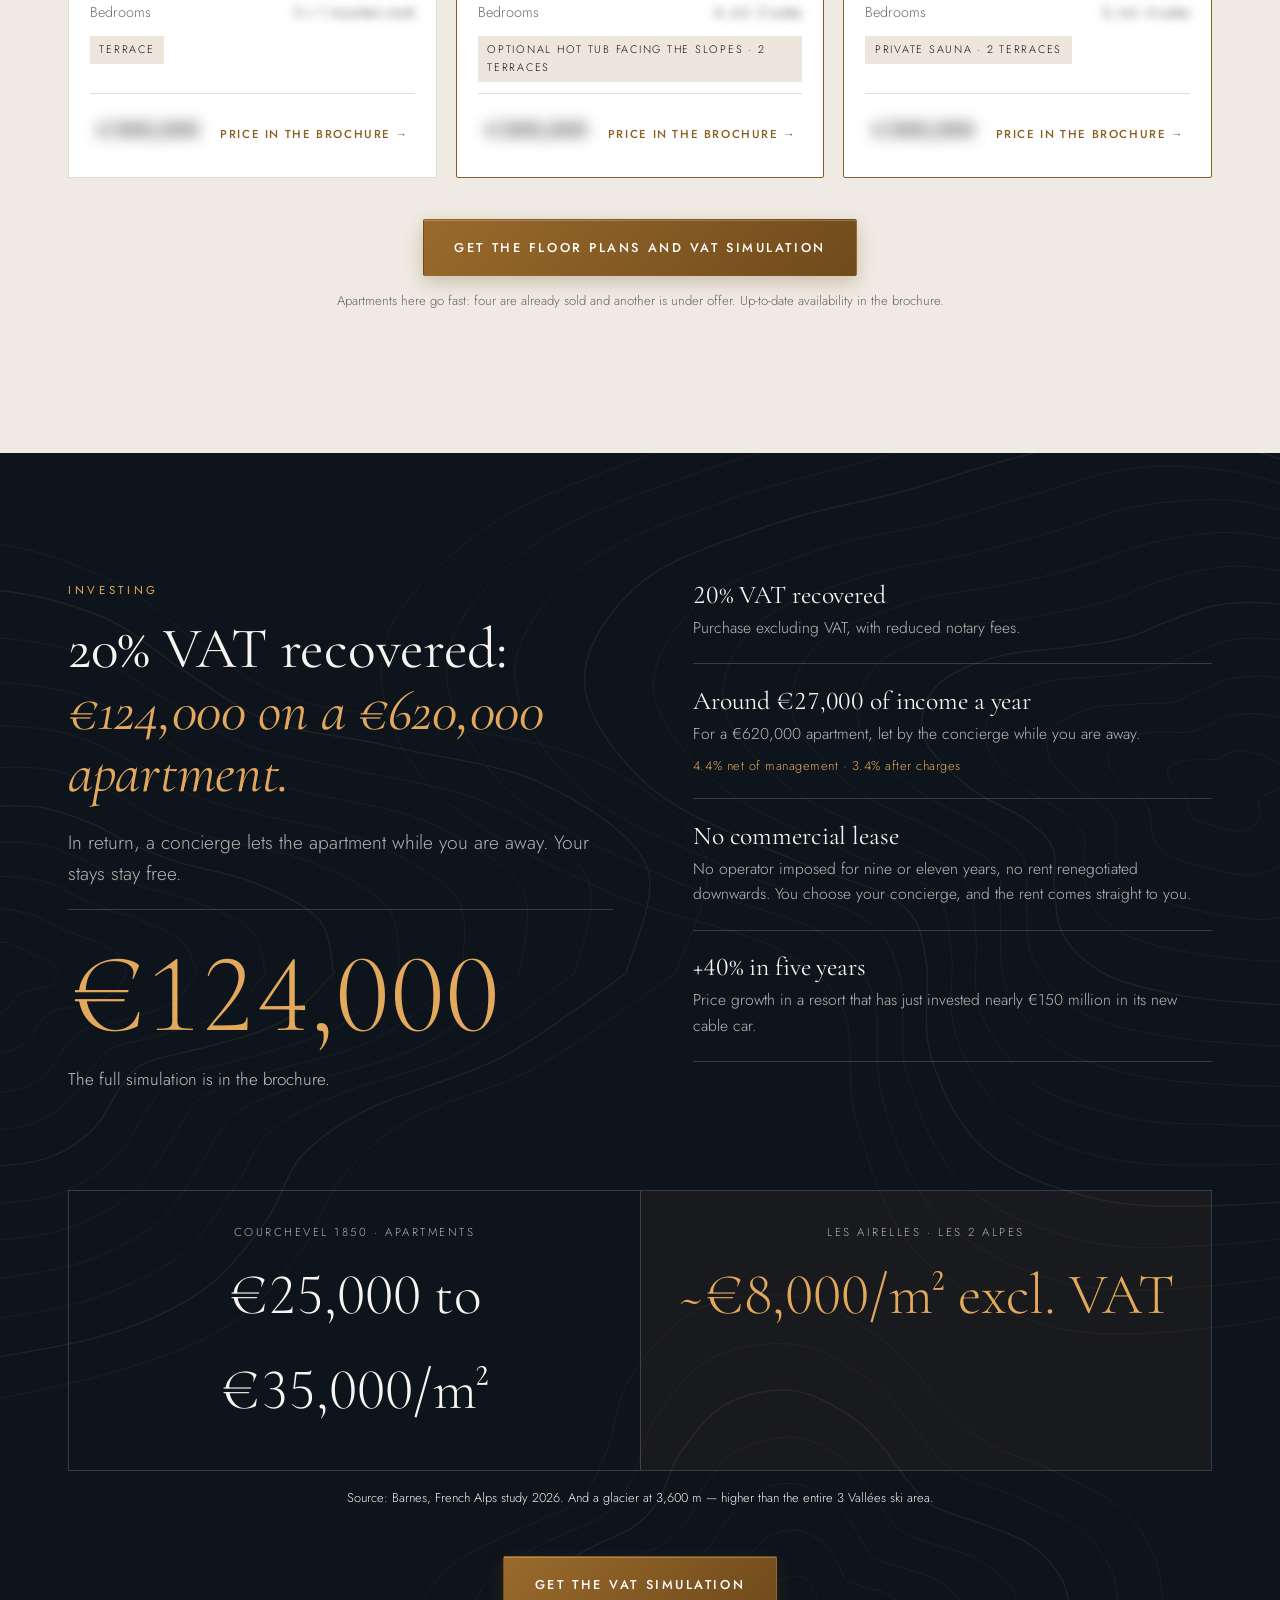
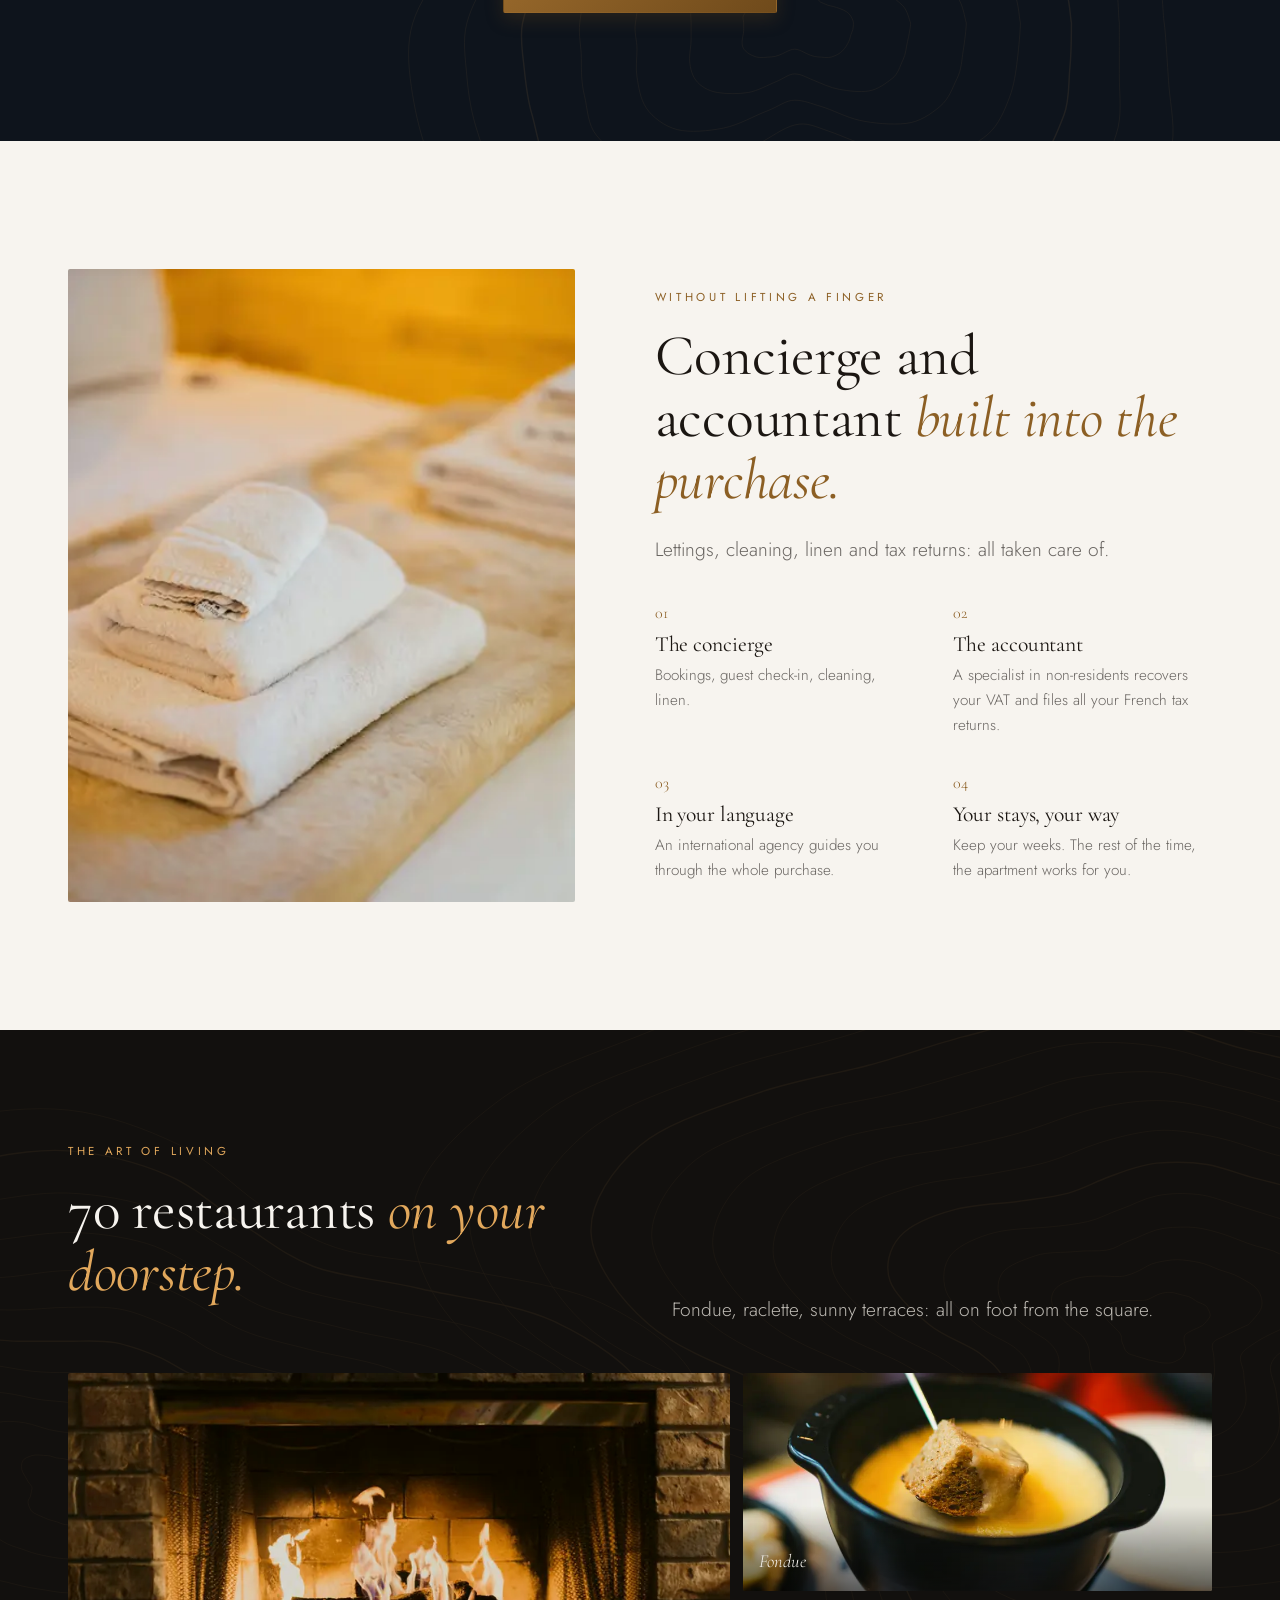
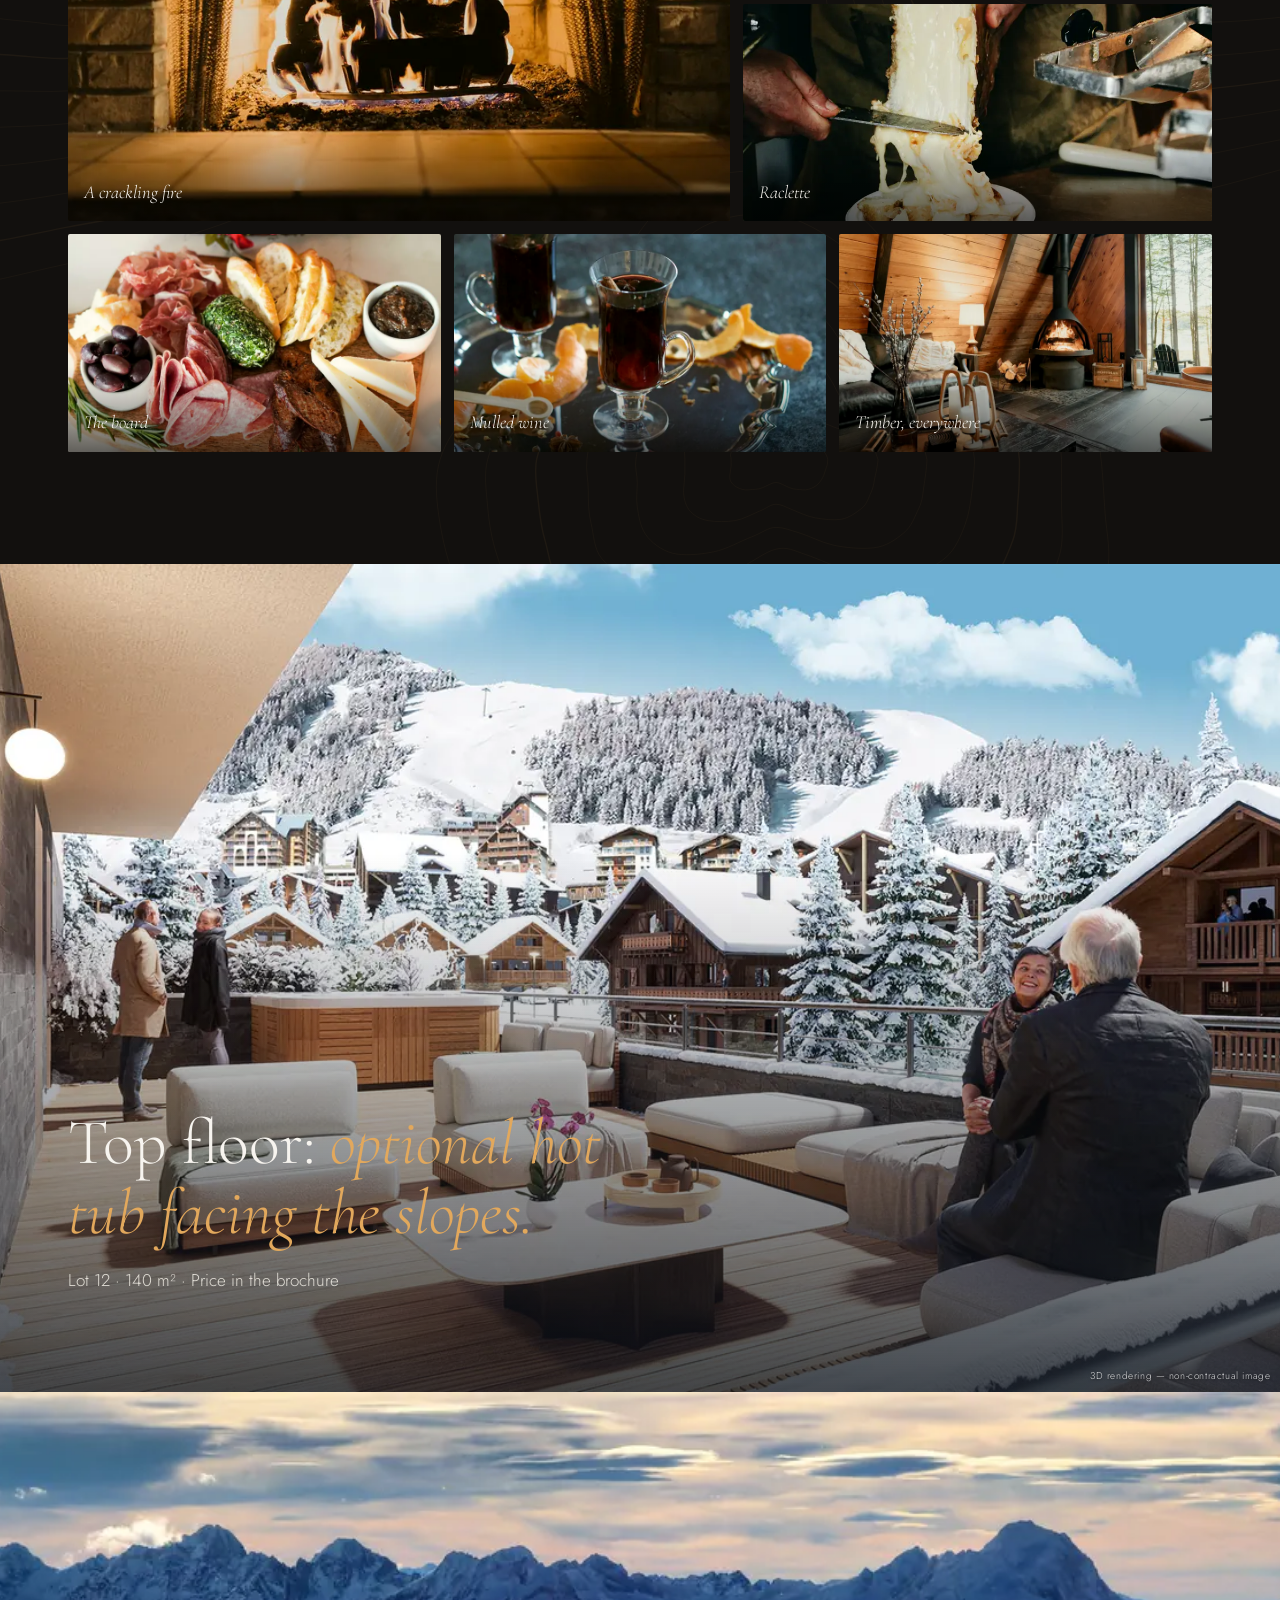
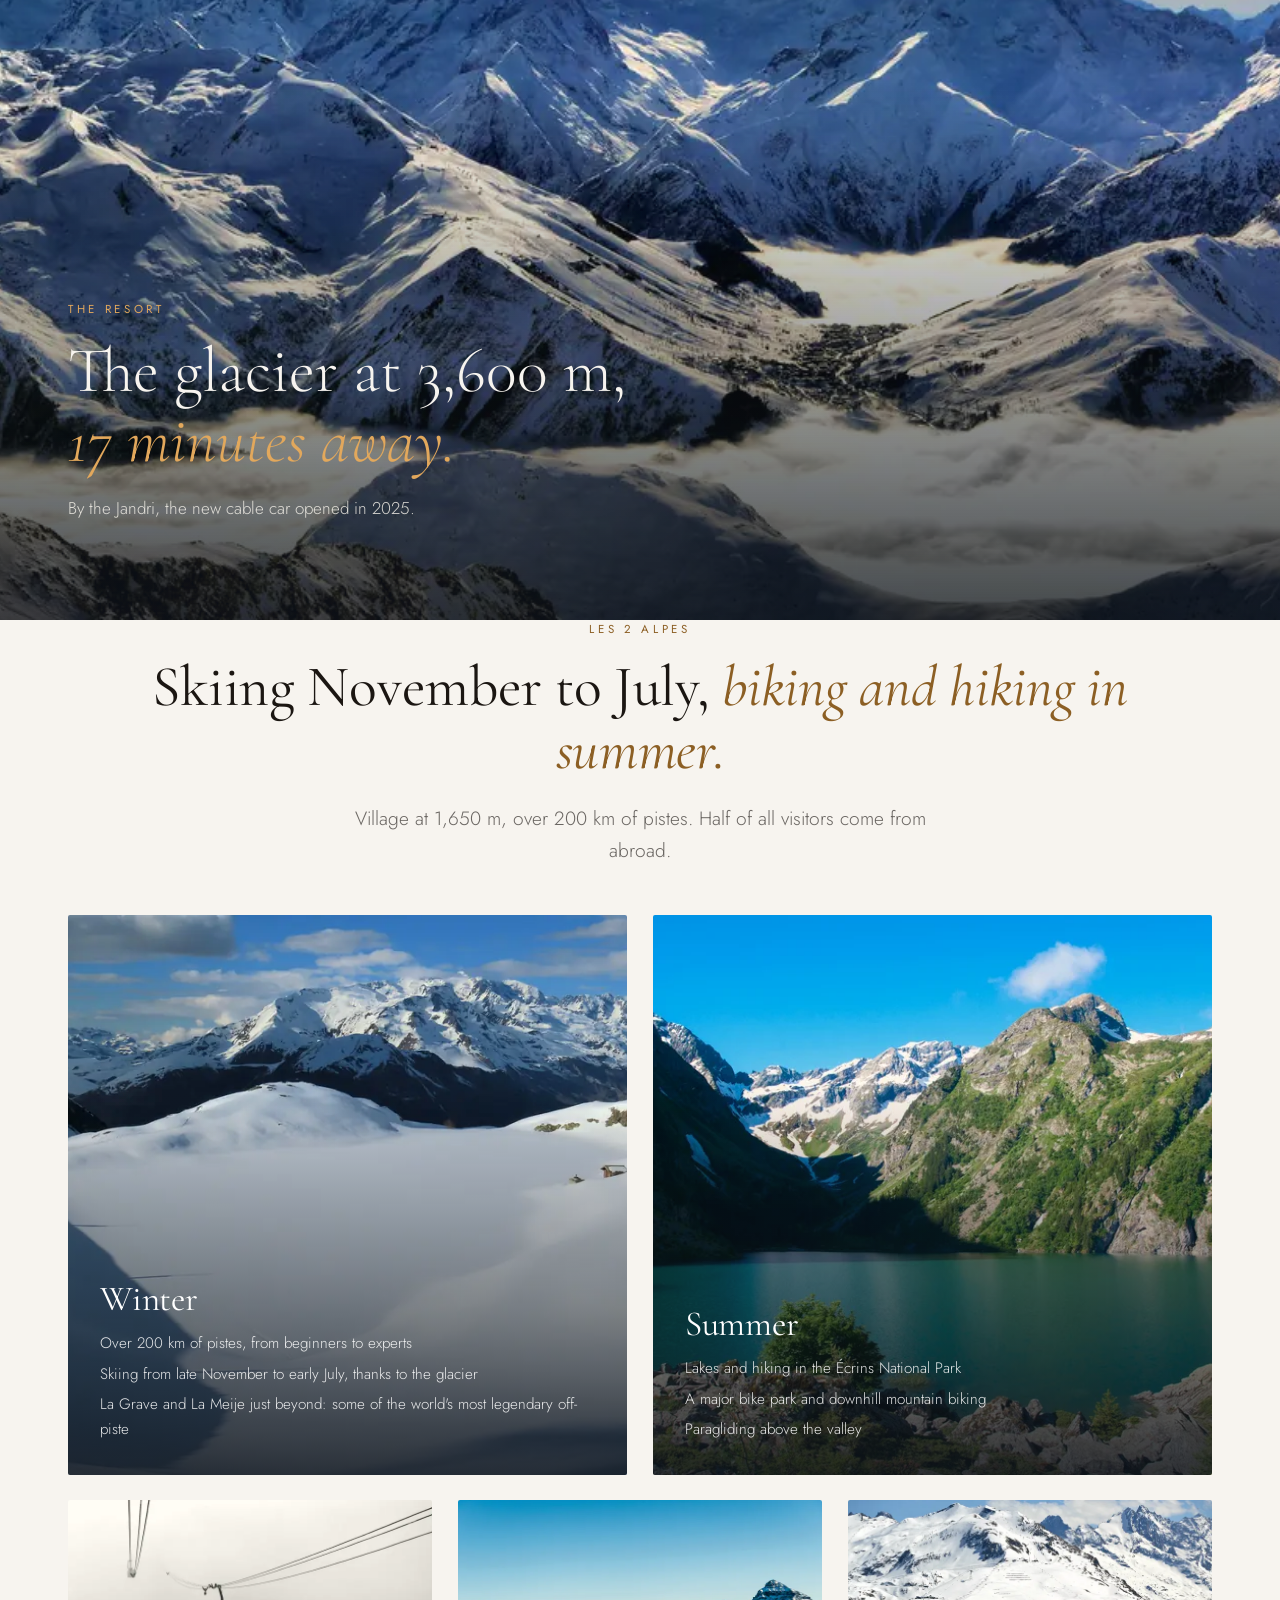
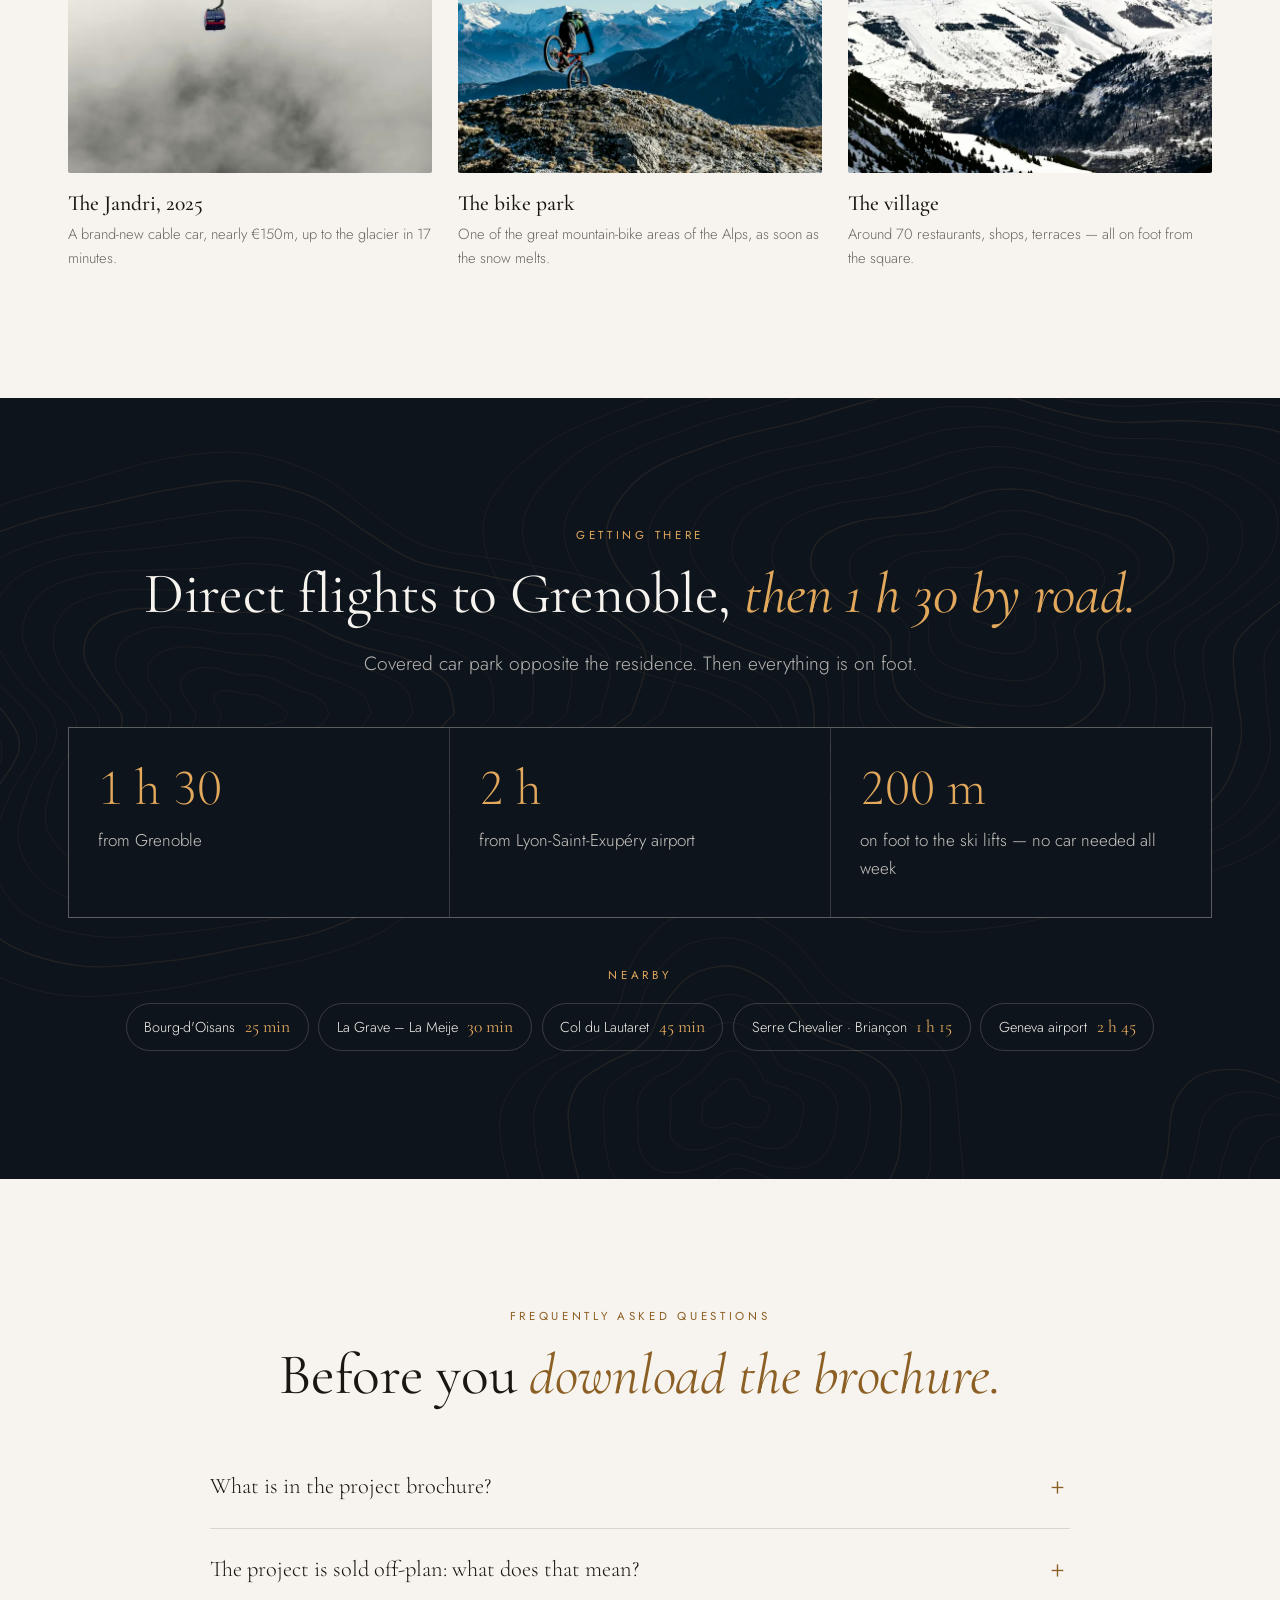
==== commit c7ae3801: "200 m : « à pied jusqu'aux remontées » pour lever l'ambiguïté Co-Authored-By: Claude Opus 5.5 <norep" ====
--- a/index.html
+++ b/index.html
@@ -131,7 +131,7 @@
 <!-- ============== PREUVES ============== -->
 <section class="figures" aria-label="Le projet en chiffres">
   <ul class="wrap">
-    <li><strong>200 m</strong><span>des remontées</span></li>
+    <li><strong>200 m</strong><span>à pied jusqu'aux remontées</span></li>
     <li><strong>6</strong><span>appartements disponibles</span></li>
     <li><strong>525&nbsp;000&nbsp;€</strong><span>à partir de, HT</span></li>
     <li><strong>20 %</strong><span>de TVA récupérés</span></li>
@@ -520,7 +520,7 @@
     <div class="access reveal">
       <div><strong>1 h 30</strong><span>de Grenoble</span></div>
       <div><strong>2 h</strong><span>de l'aéroport de Lyon-Saint-Exupéry</span></div>
-      <div><strong>200 m</strong><span>des remontées mécaniques, à pied</span></div>
+      <div><strong>200 m</strong><span>à pied jusqu'aux remontées mécaniques</span></div>
     </div>
     <div class="proches reveal"><span class="eyebrow">À proximité</span><ul><li><span>Bourg-d'Oisans</span><strong>25&nbsp;min</strong></li><li><span>La Grave – La Meije</span><strong>30&nbsp;min</strong></li><li><span>Col du Lautaret</span><strong>45&nbsp;min</strong></li><li><span>Serre Chevalier · Briançon</span><strong>1&nbsp;h&nbsp;15</strong></li><li><span>Aéroport de Genève</span><strong>2&nbsp;h&nbsp;45</strong></li></ul></div>
   </div>
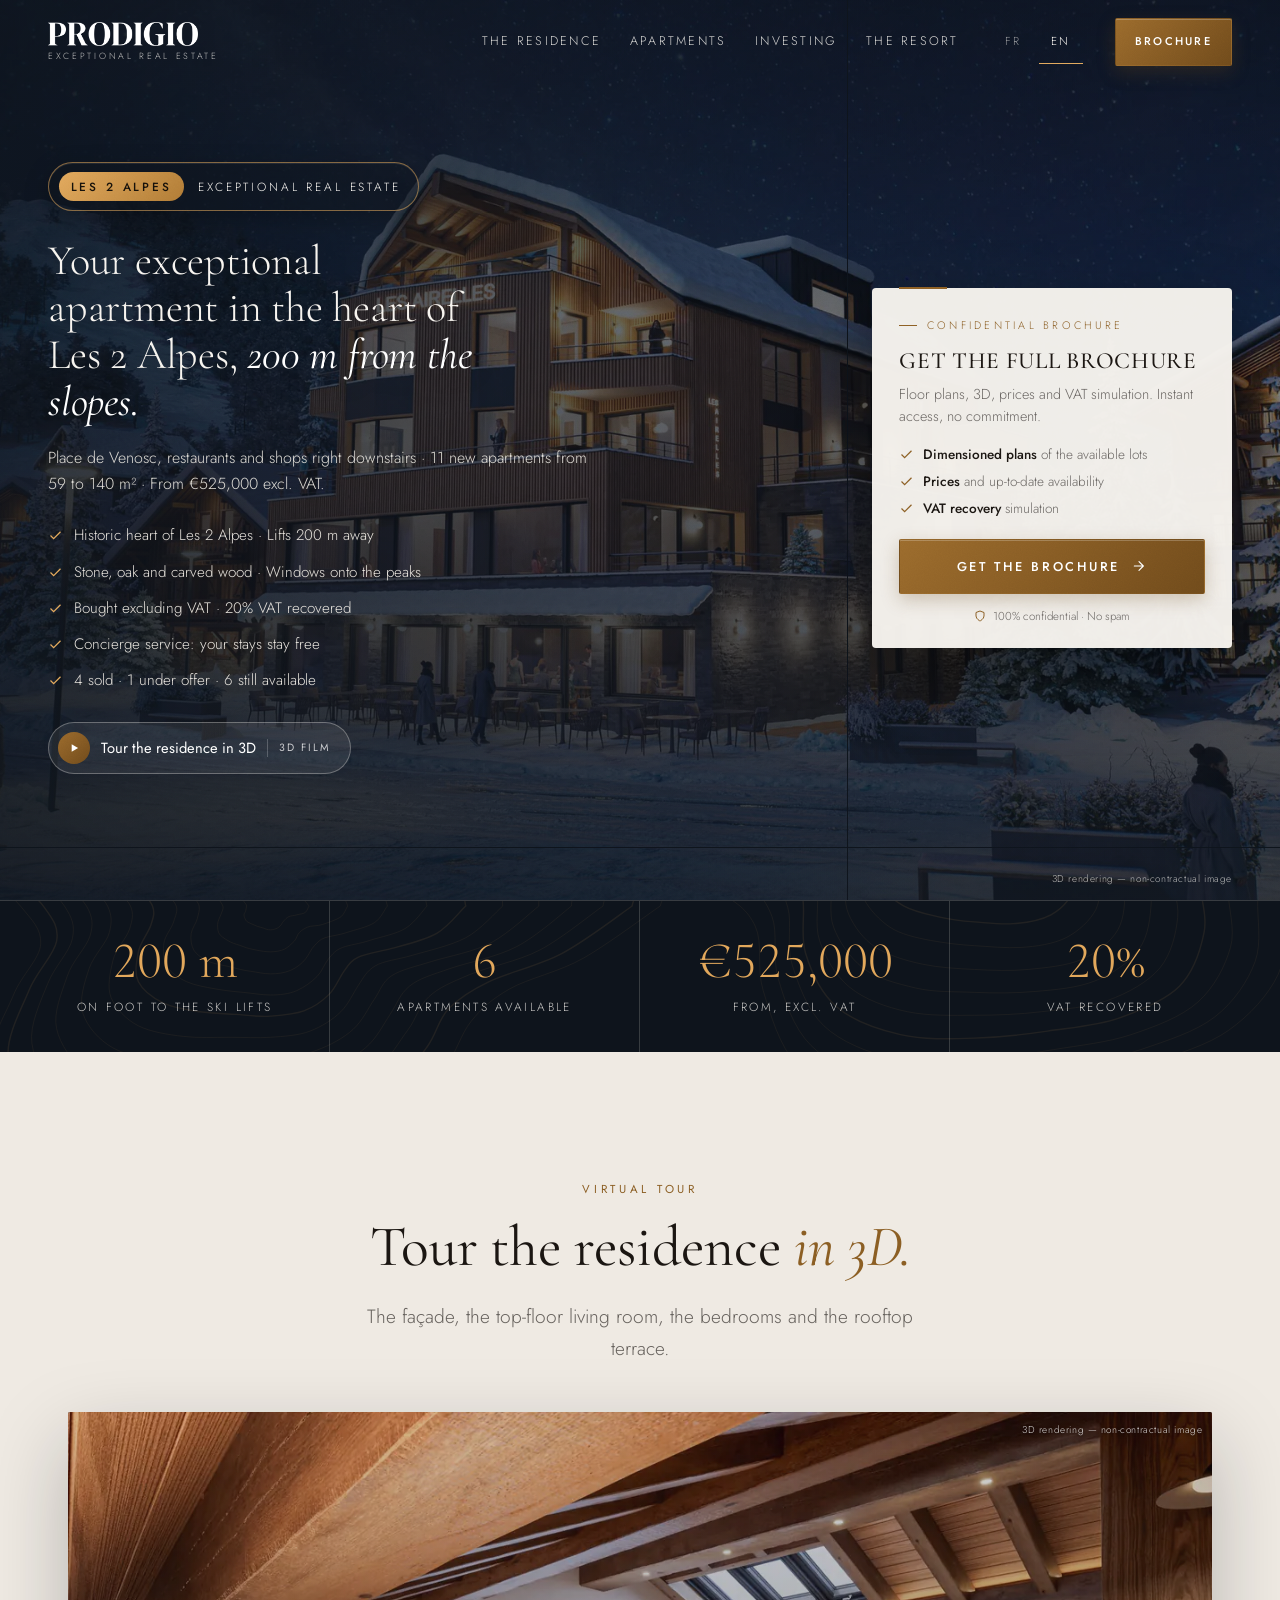
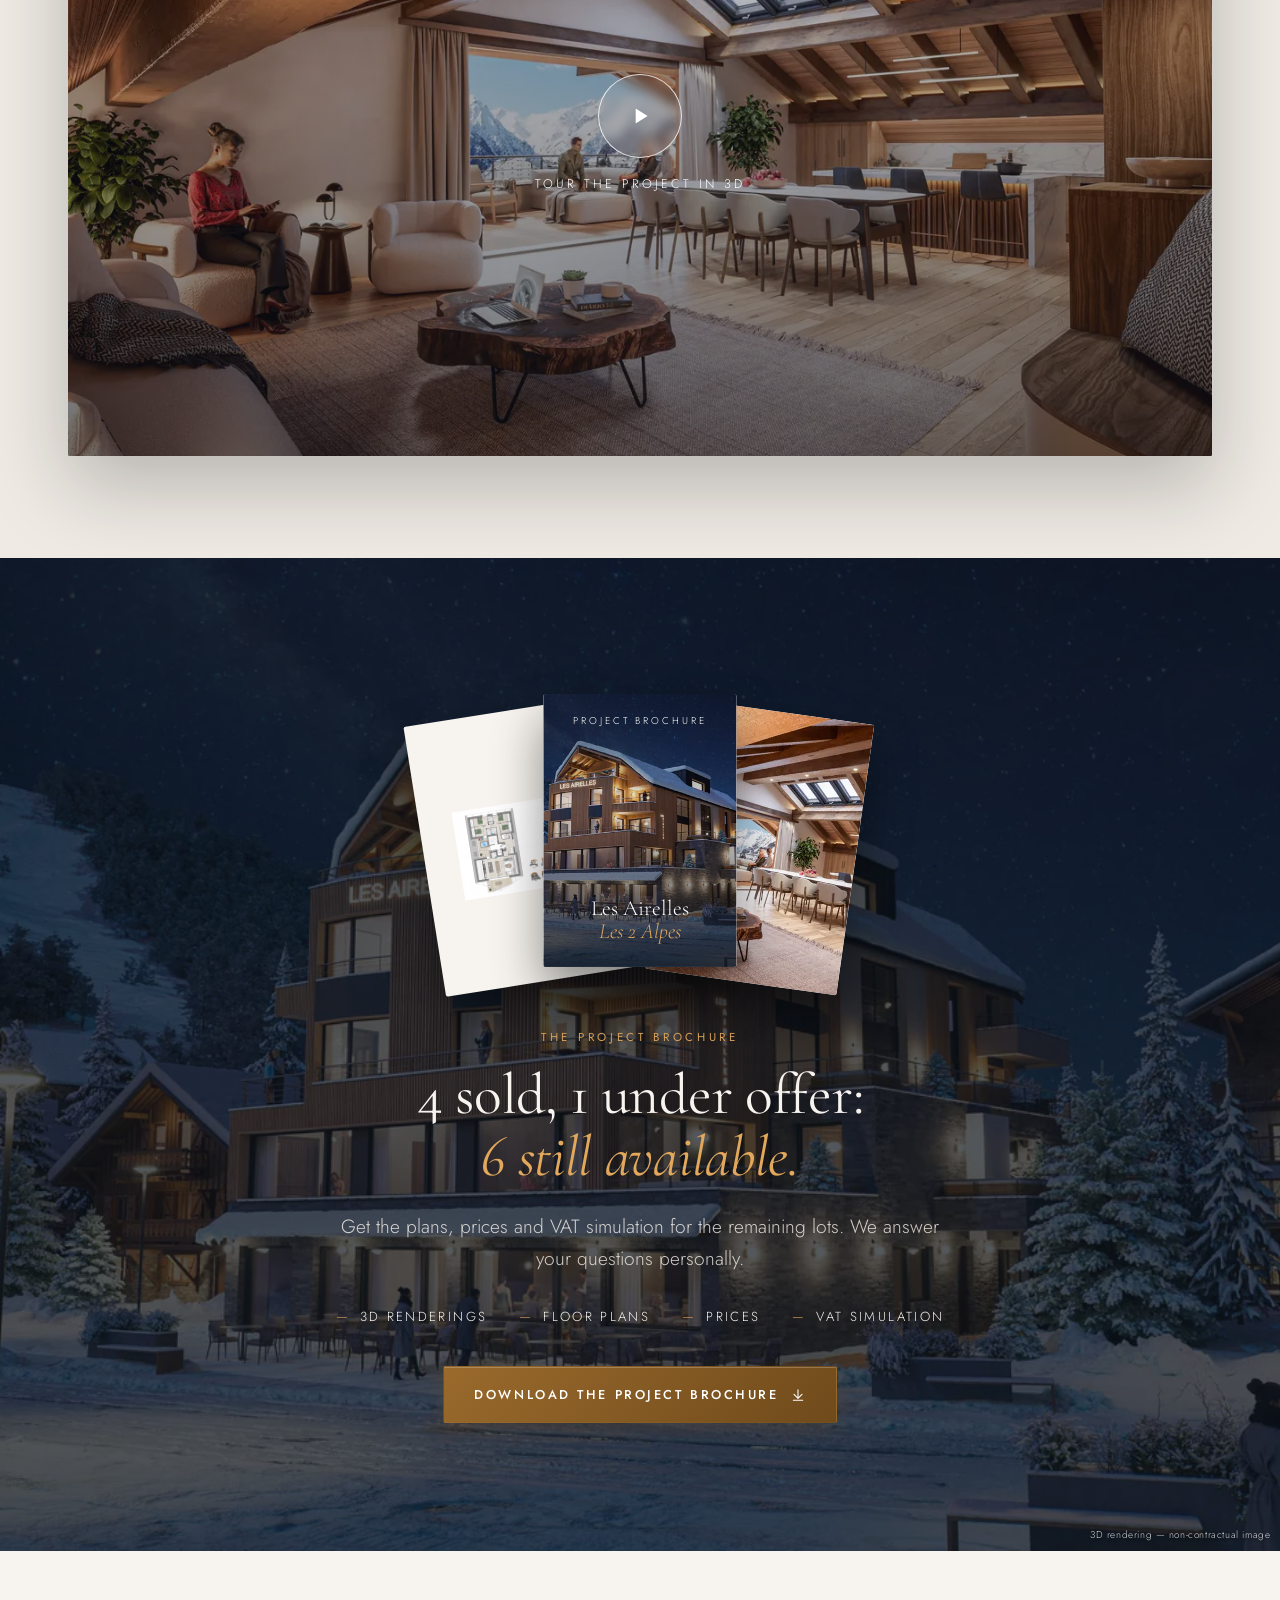
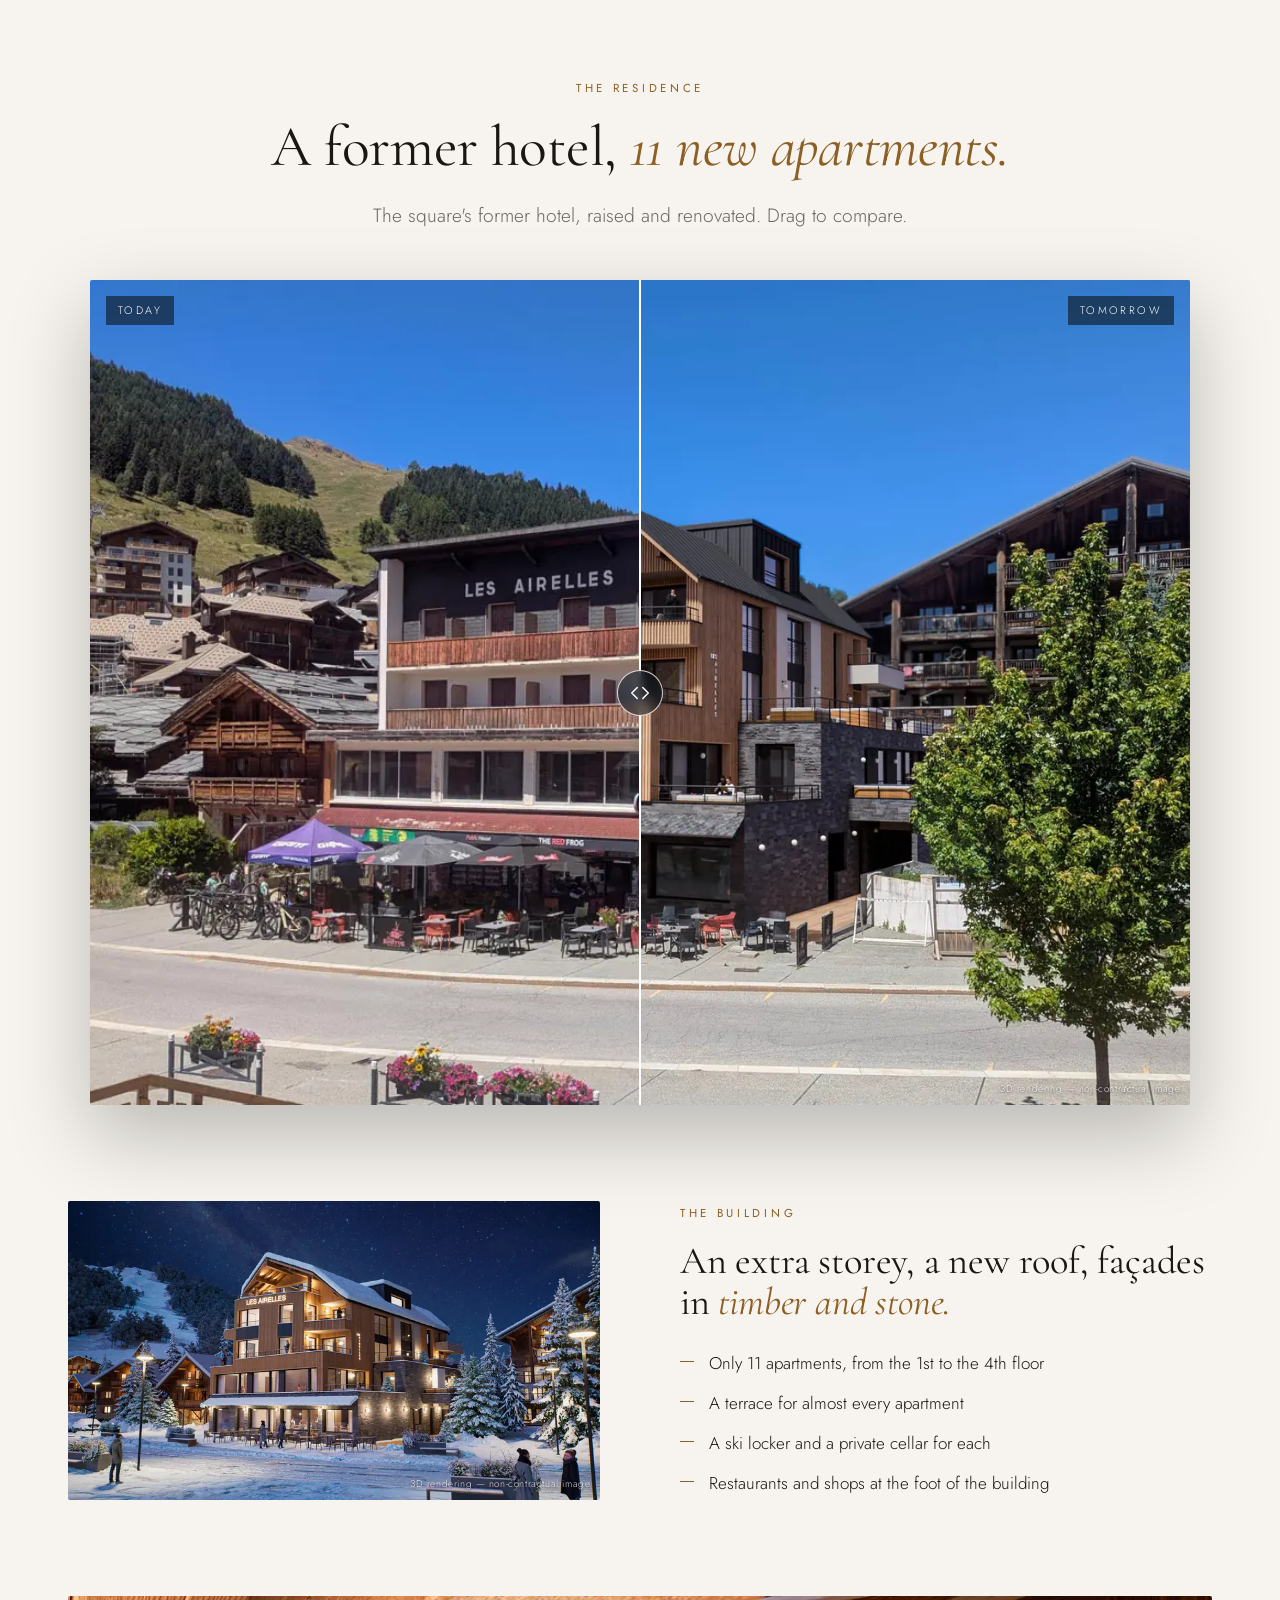
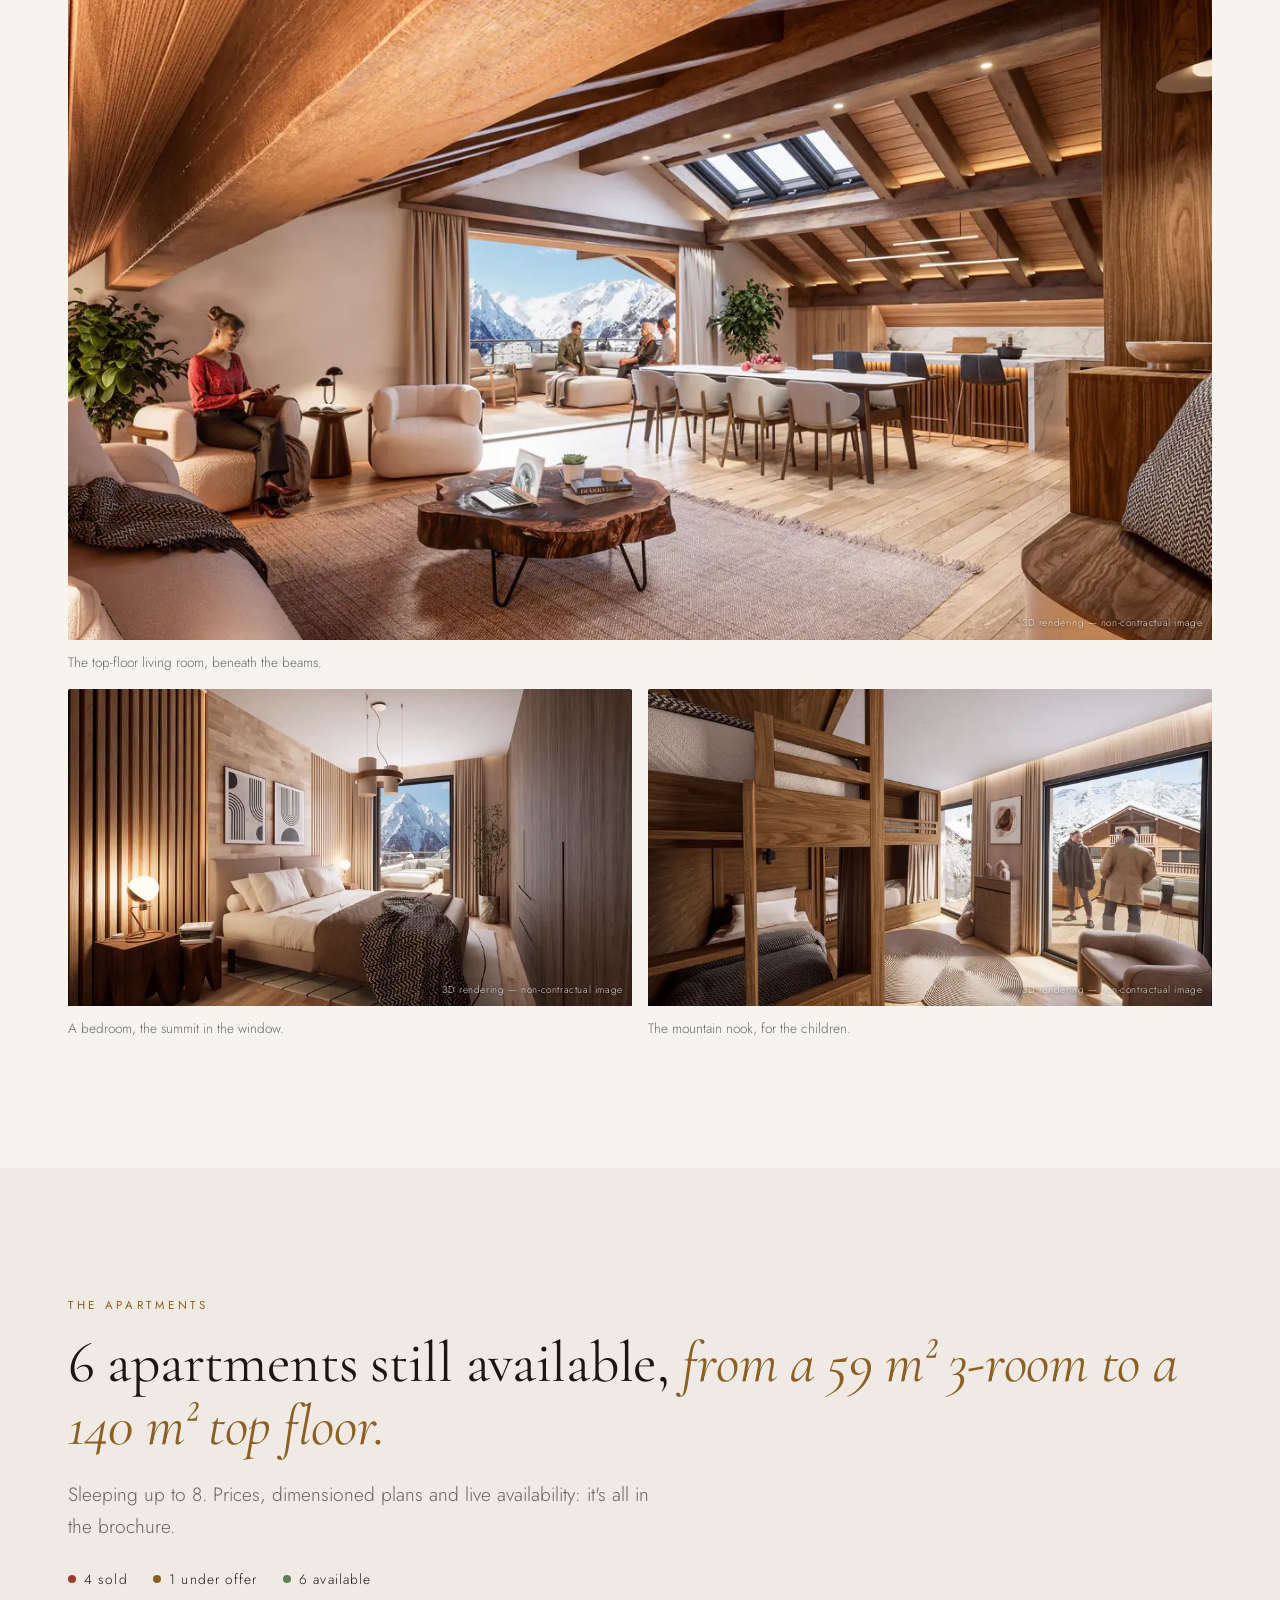
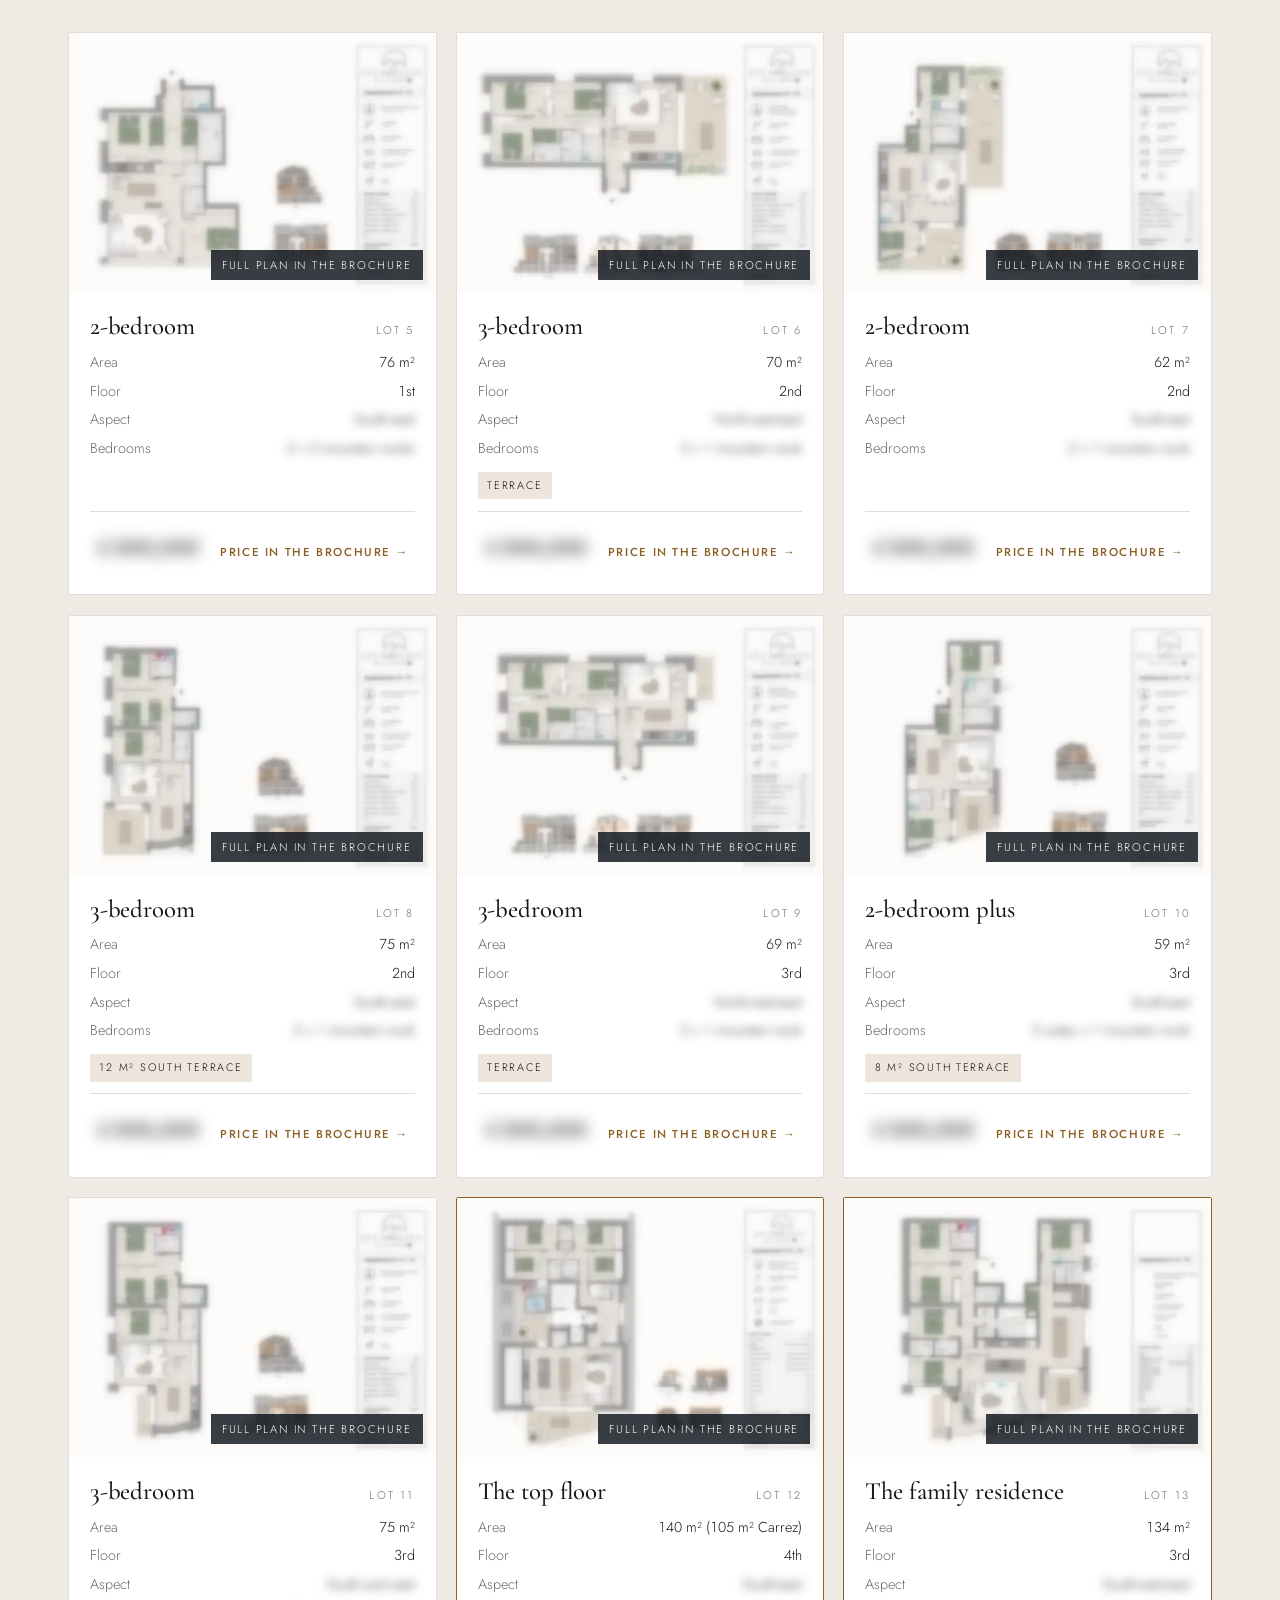
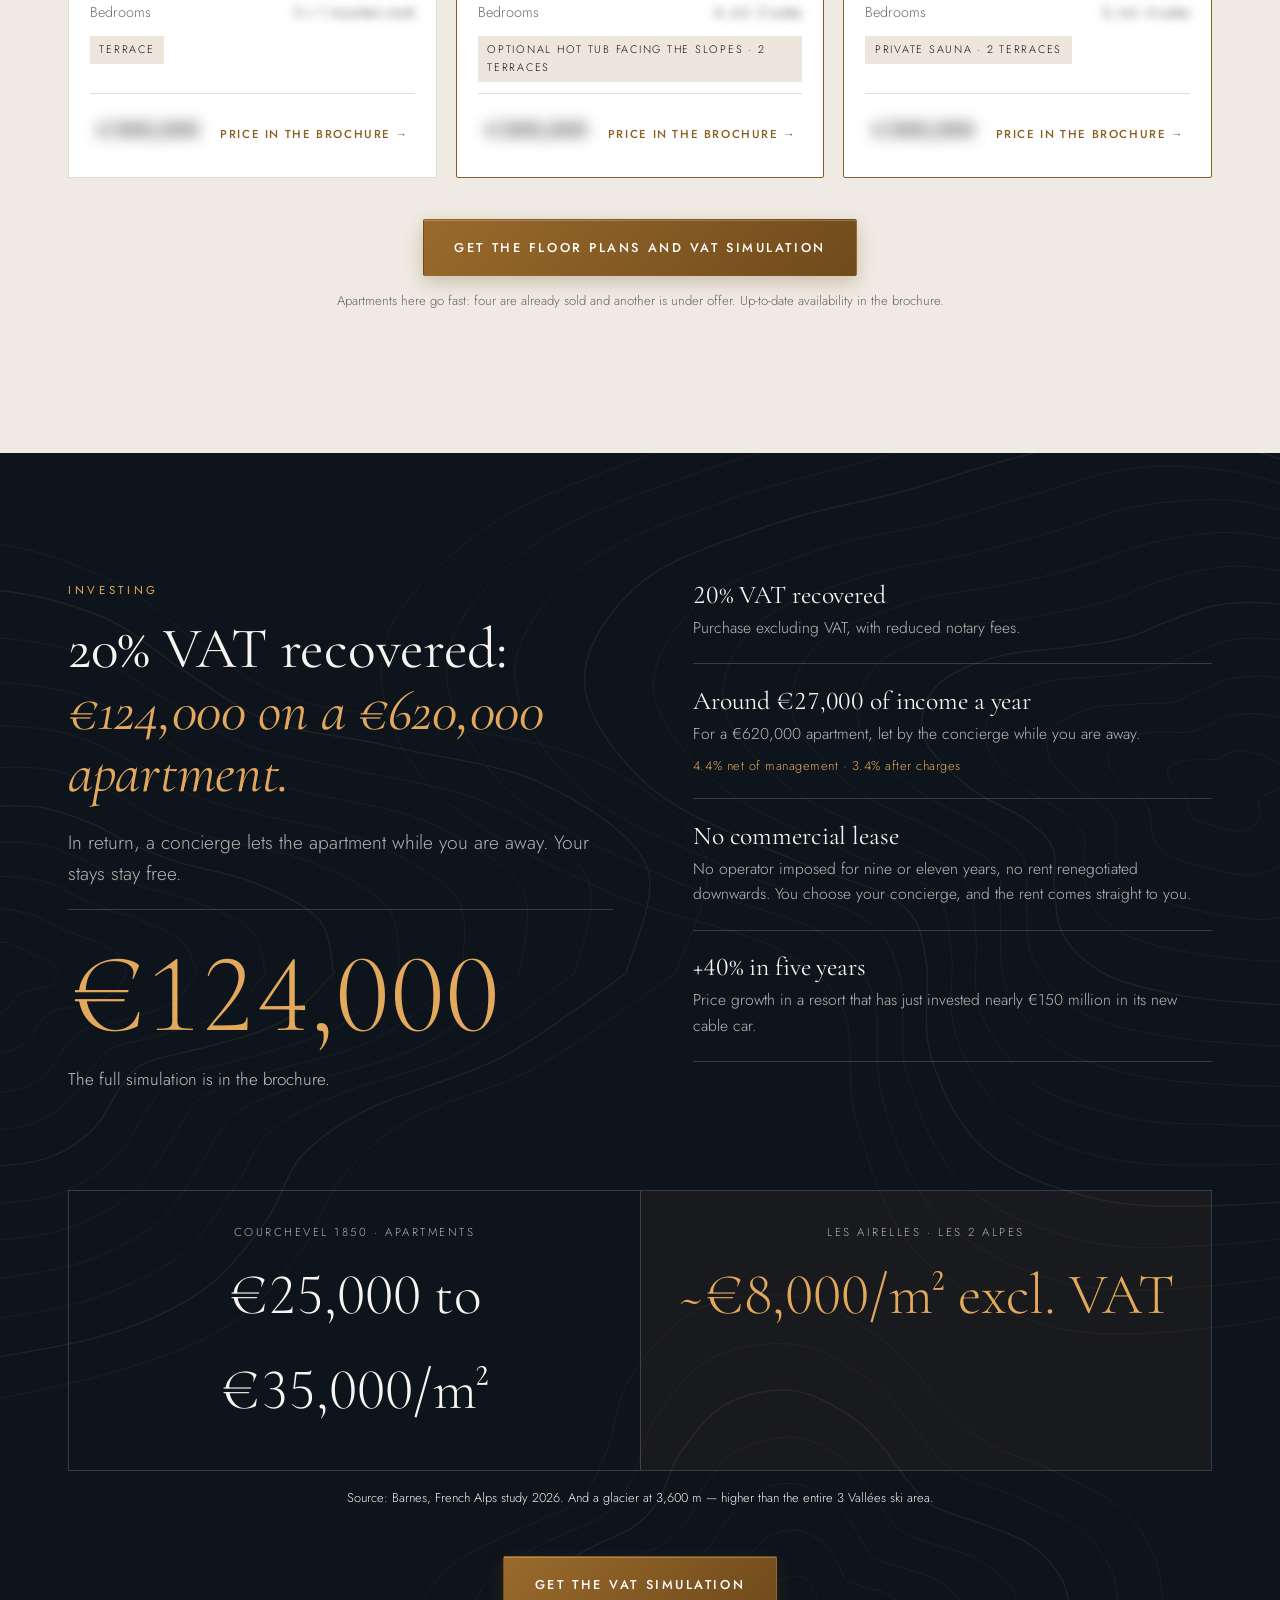
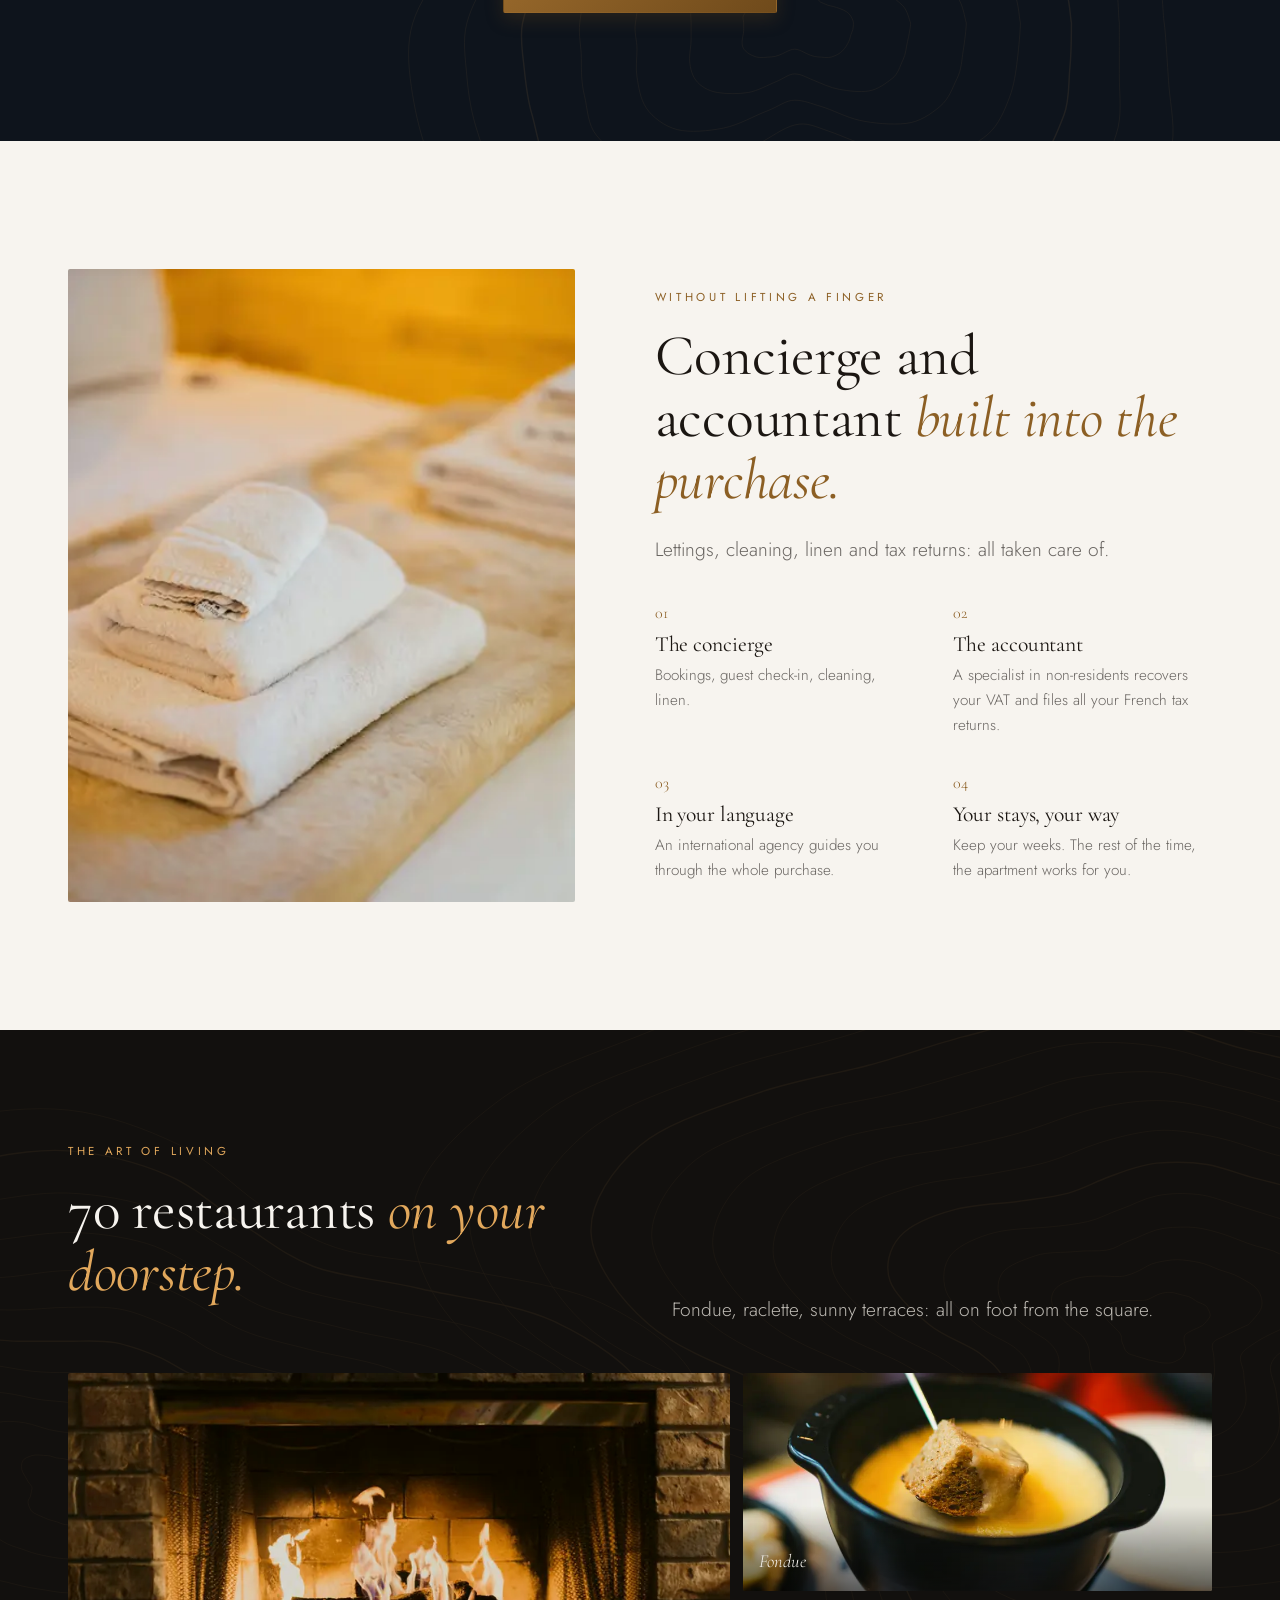
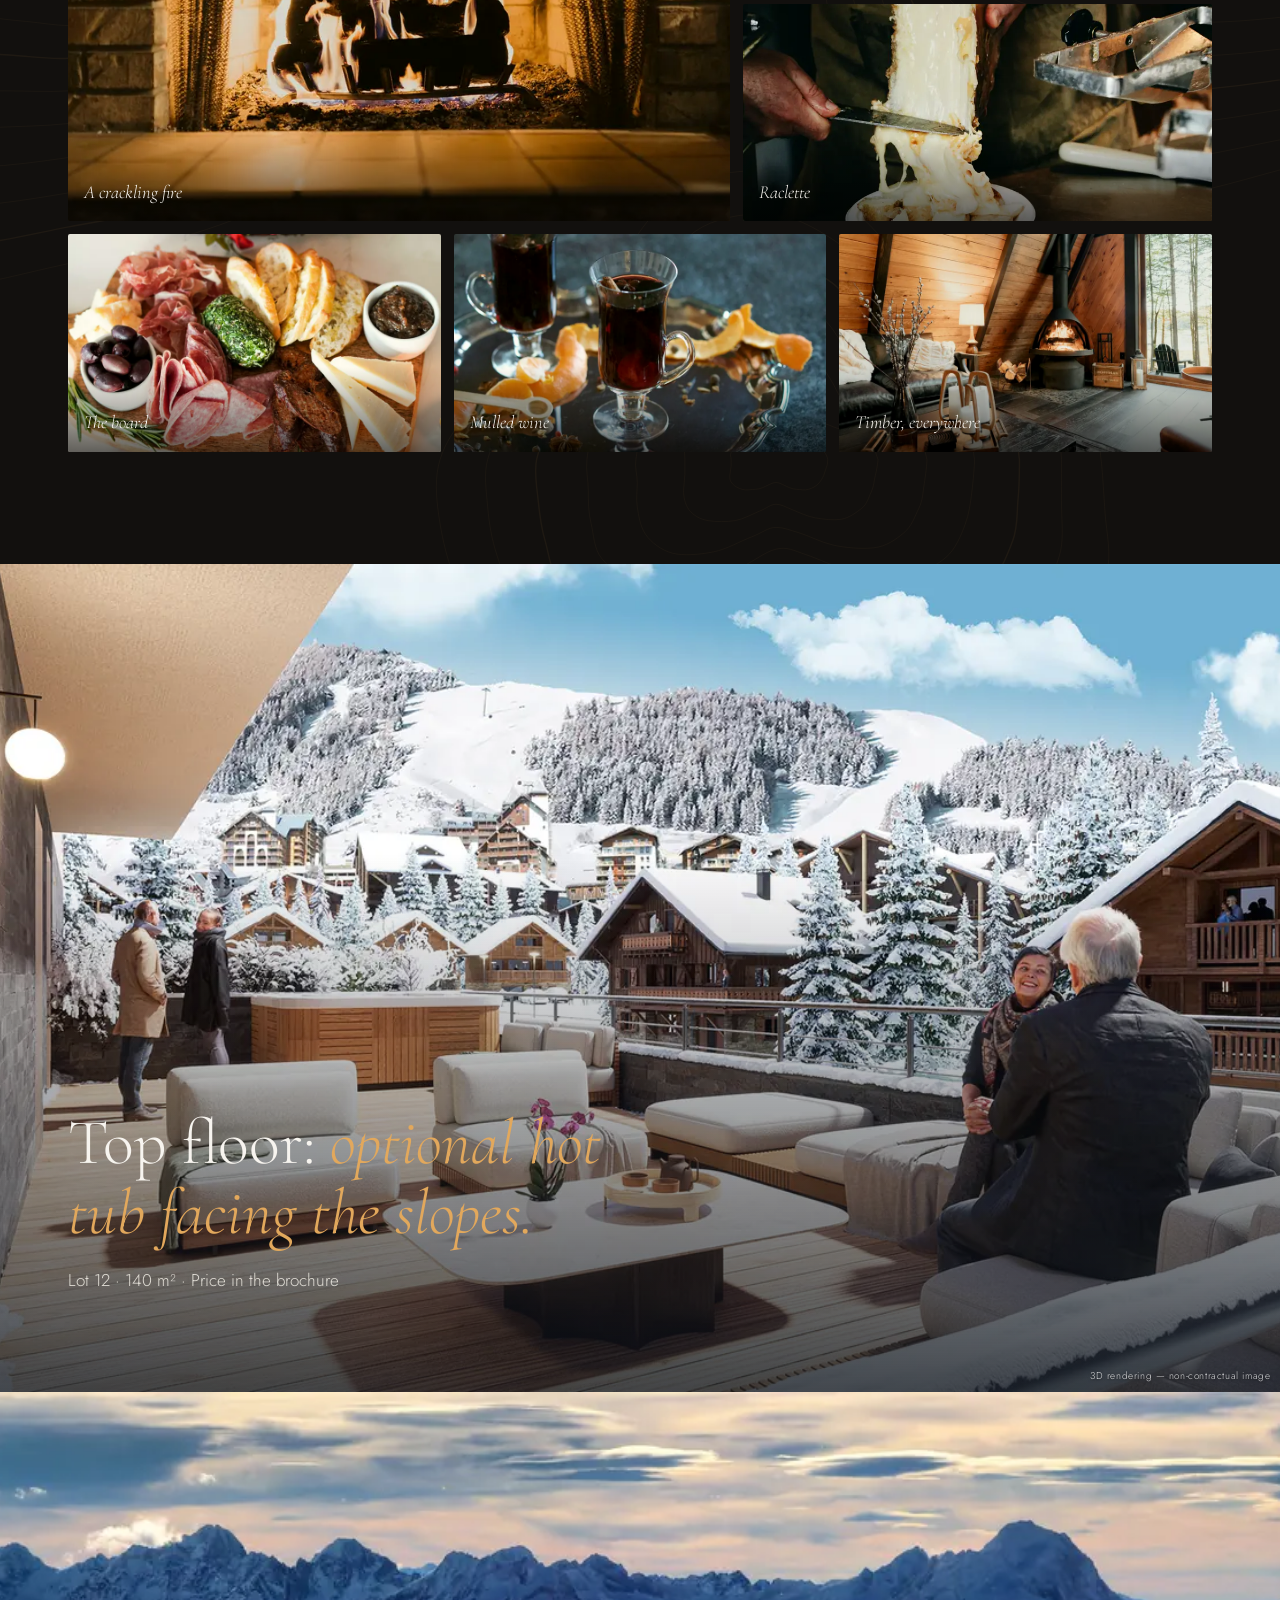
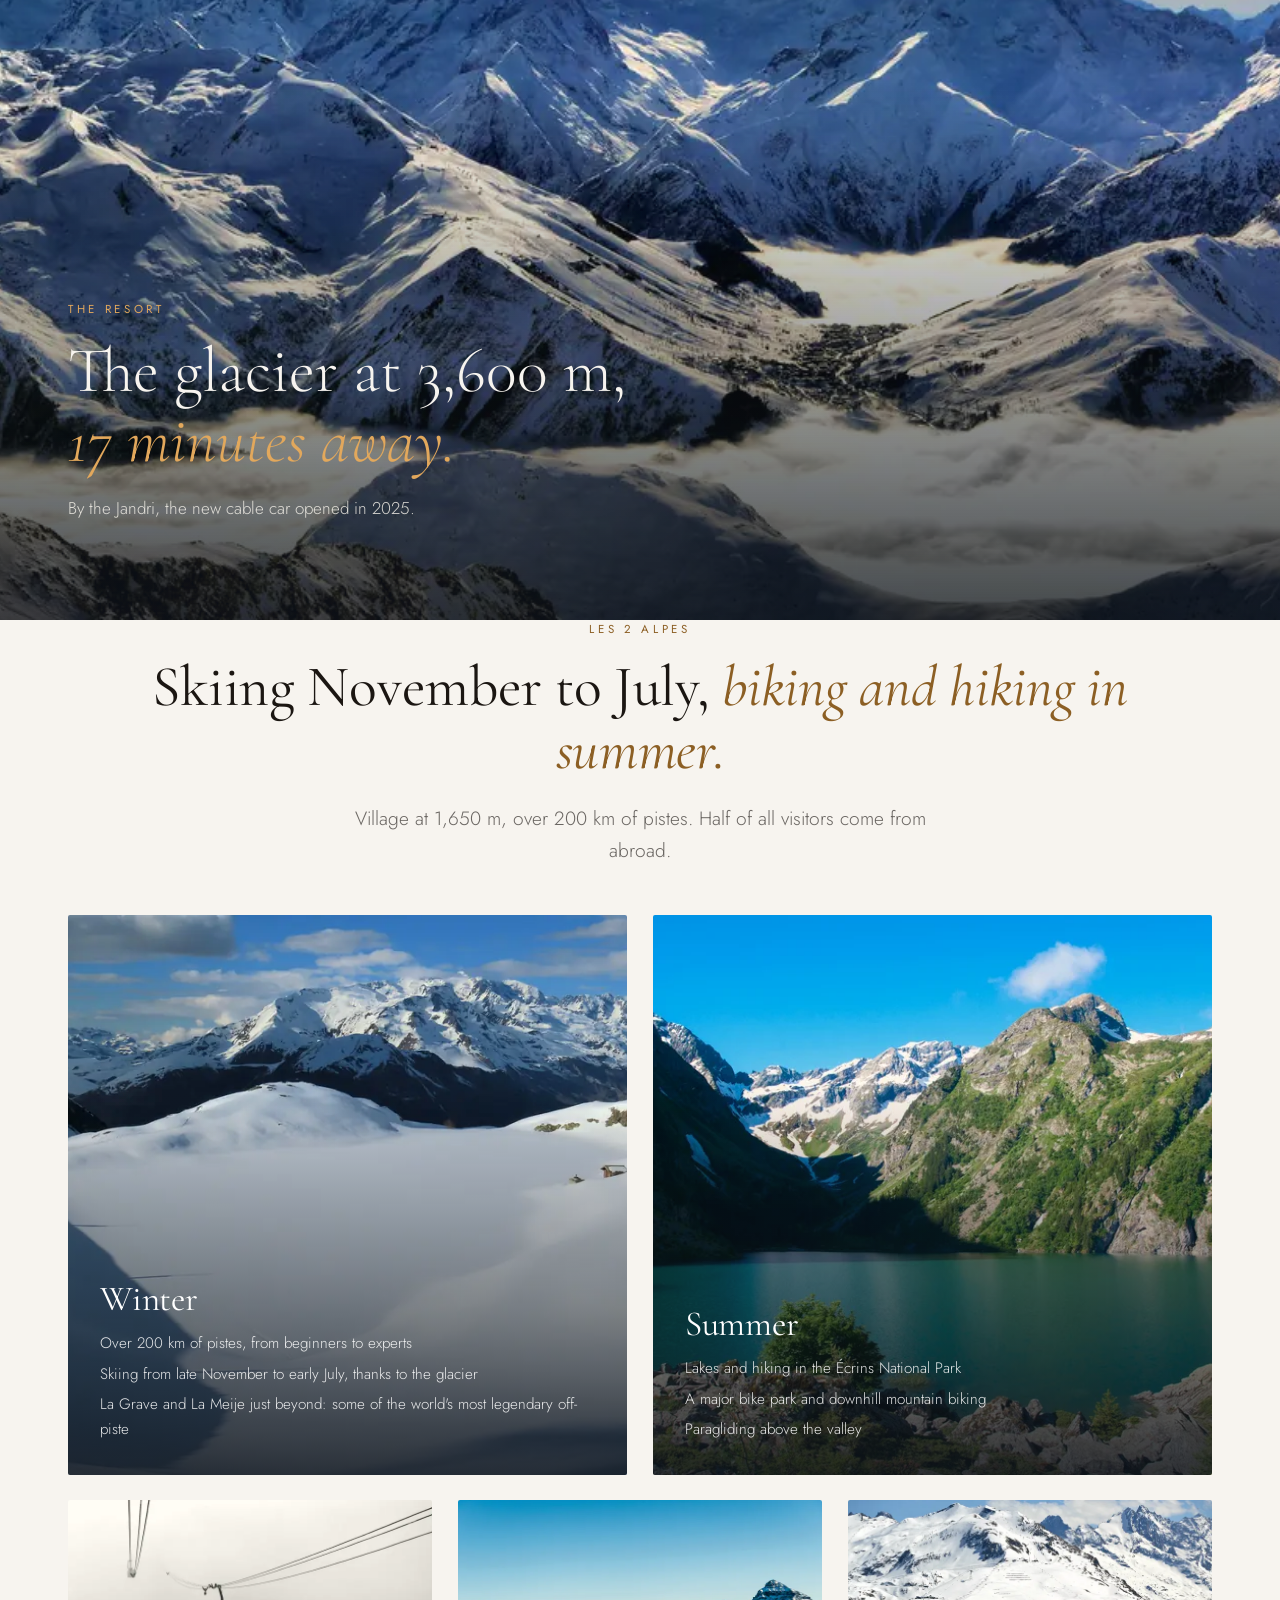
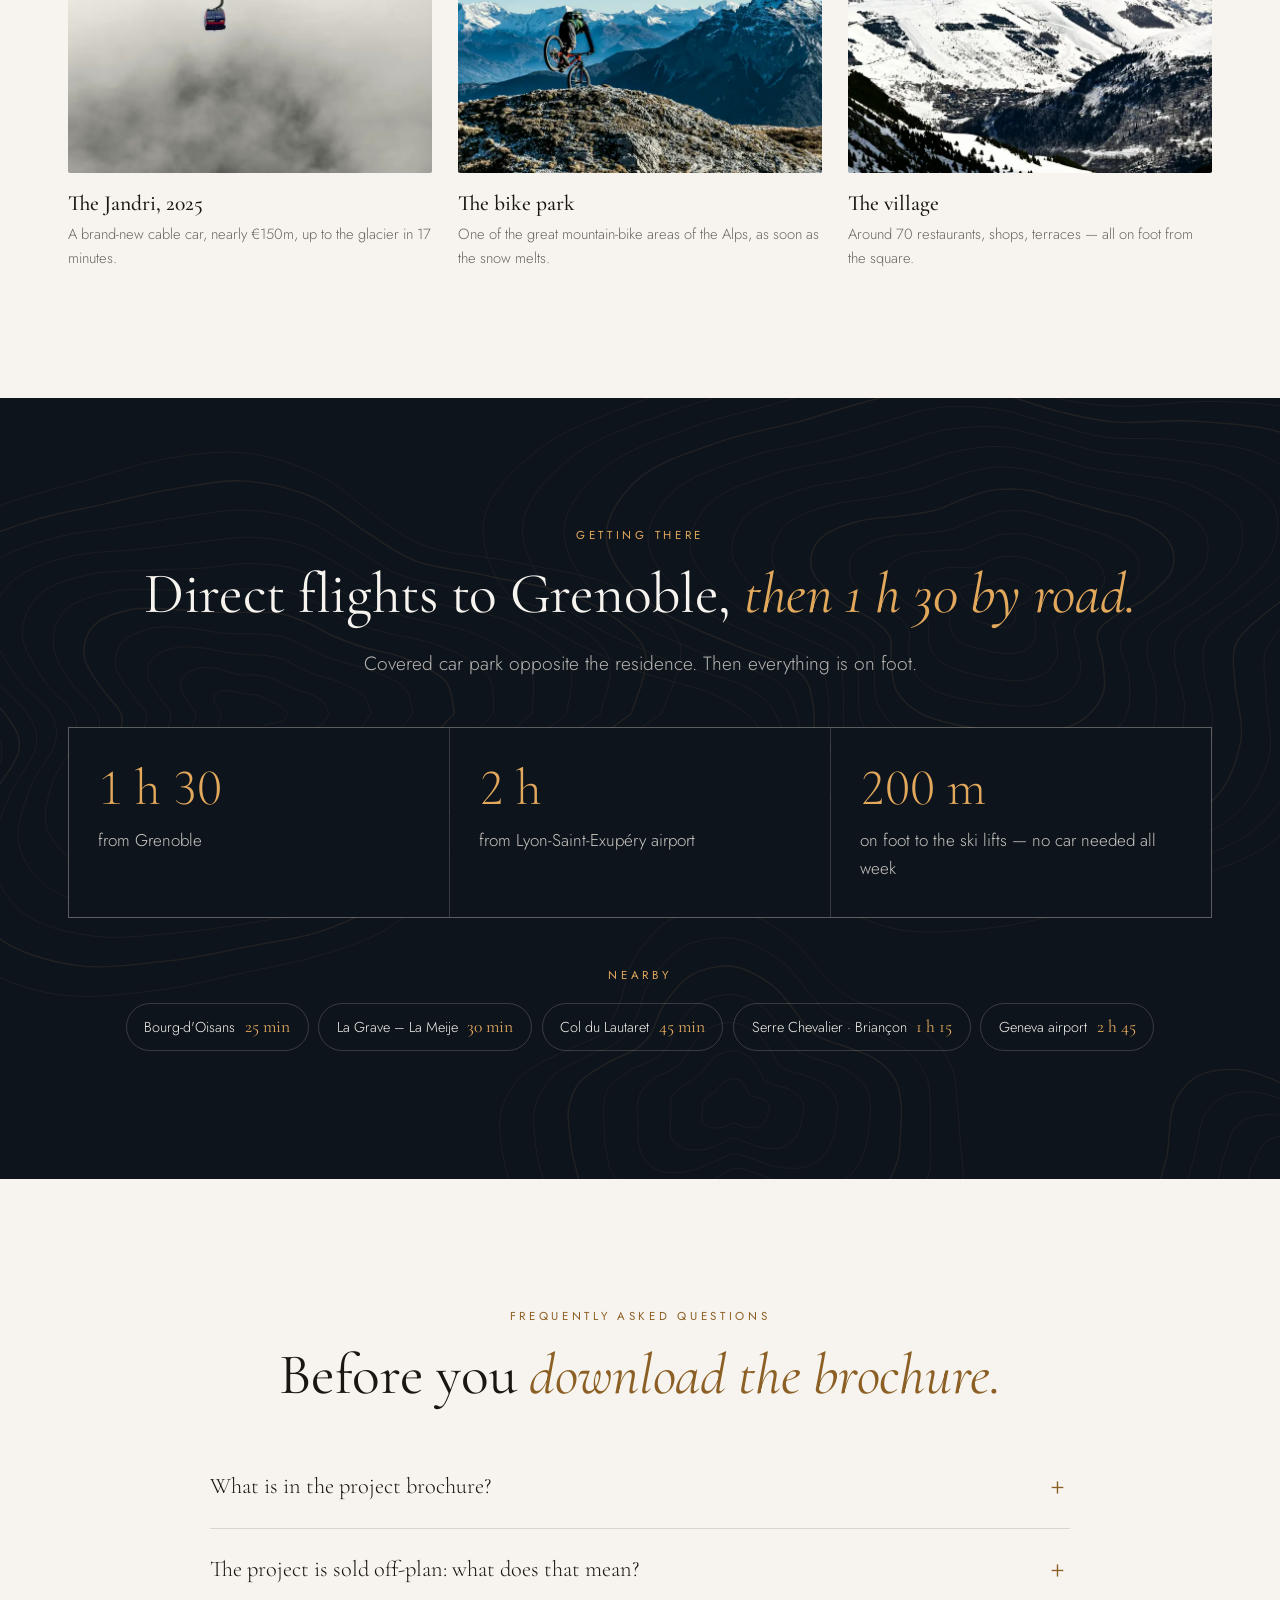
==== commit 113ba7e8: "Domaine les-airelles.prodigio.fr : adresses du site et redirection depuis vercel.app Co-Authored-By:" ====
--- a/index.html
+++ b/index.html
@@ -7,15 +7,15 @@
 <meta name="description" content="L'ancien hôtel de la place de Venosc devient une résidence de 11 appartements neufs, à 200 m des remontées des 2 Alpes. 6 encore disponibles, à partir de 525 000 € HT, TVA récupérable. Téléchargez le dossier : 3D, plans, prix, simulation de TVA." />
 <meta name="theme-color" content="#0E141C" />
 
-<link rel="alternate" hreflang="fr" href="https://les-airelles-2alpes.vercel.app/" />
-<link rel="alternate" hreflang="en" href="https://les-airelles-2alpes.vercel.app/en/" />
-<link rel="alternate" hreflang="x-default" href="https://les-airelles-2alpes.vercel.app/" />
+<link rel="alternate" hreflang="fr" href="https://les-airelles.prodigio.fr/" />
+<link rel="alternate" hreflang="en" href="https://les-airelles.prodigio.fr/en/" />
+<link rel="alternate" hreflang="x-default" href="https://les-airelles.prodigio.fr/" />
 
 <meta property="og:type" content="website" />
 <meta property="og:locale" content="fr_FR" />
 <meta property="og:title" content="Les Airelles aux 2 Alpes — appartements neufs à 200 m des pistes" />
 <meta property="og:description" content="Place de Venosc, cœur historique des 2 Alpes. À partir de 525 000 € HT, TVA récupérable. Dossier complet : 3D, plans, prix, simulation de TVA." />
-<meta property="og:image" content="https://les-airelles-2alpes.vercel.app/assets/img/facade-nuit-1920.webp" />
+<meta property="og:image" content="https://les-airelles.prodigio.fr/assets/img/facade-nuit-1920.webp" />
 <meta name="twitter:card" content="summary_large_image" />
 
 <script>
